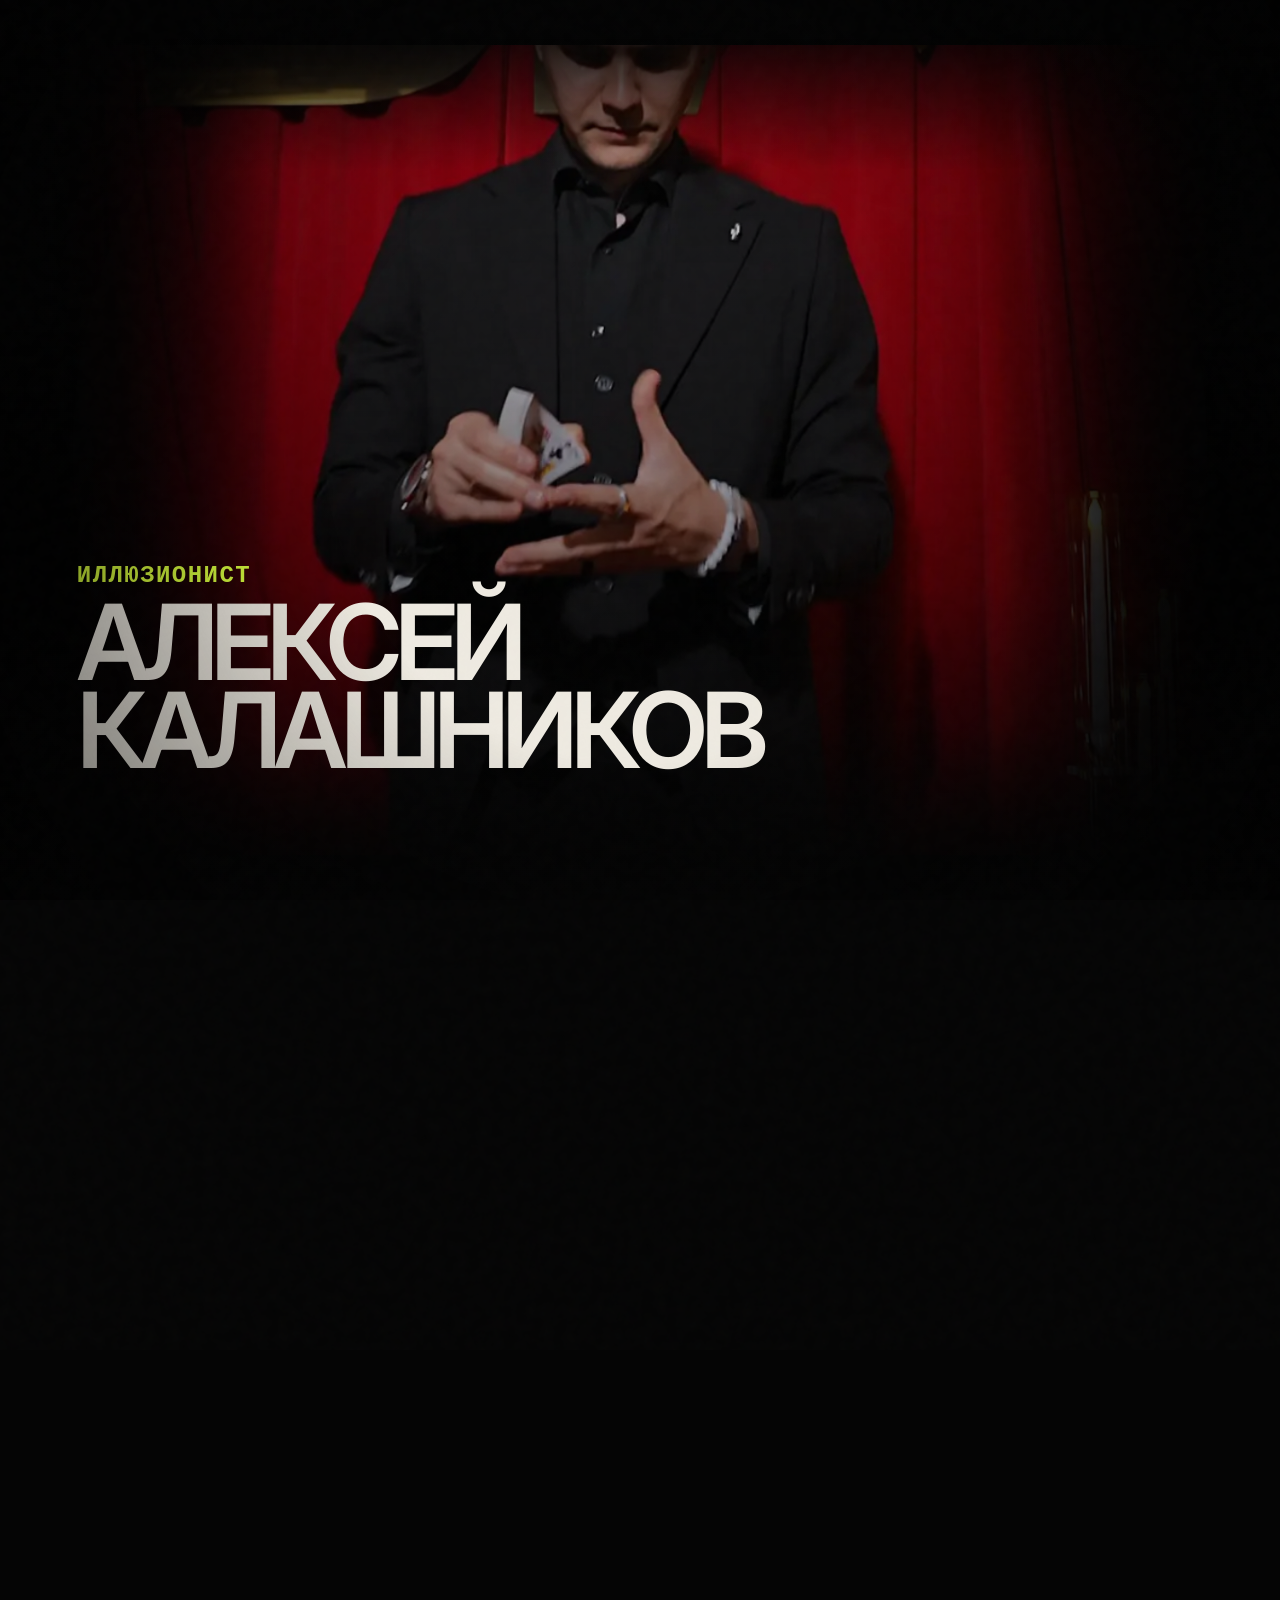
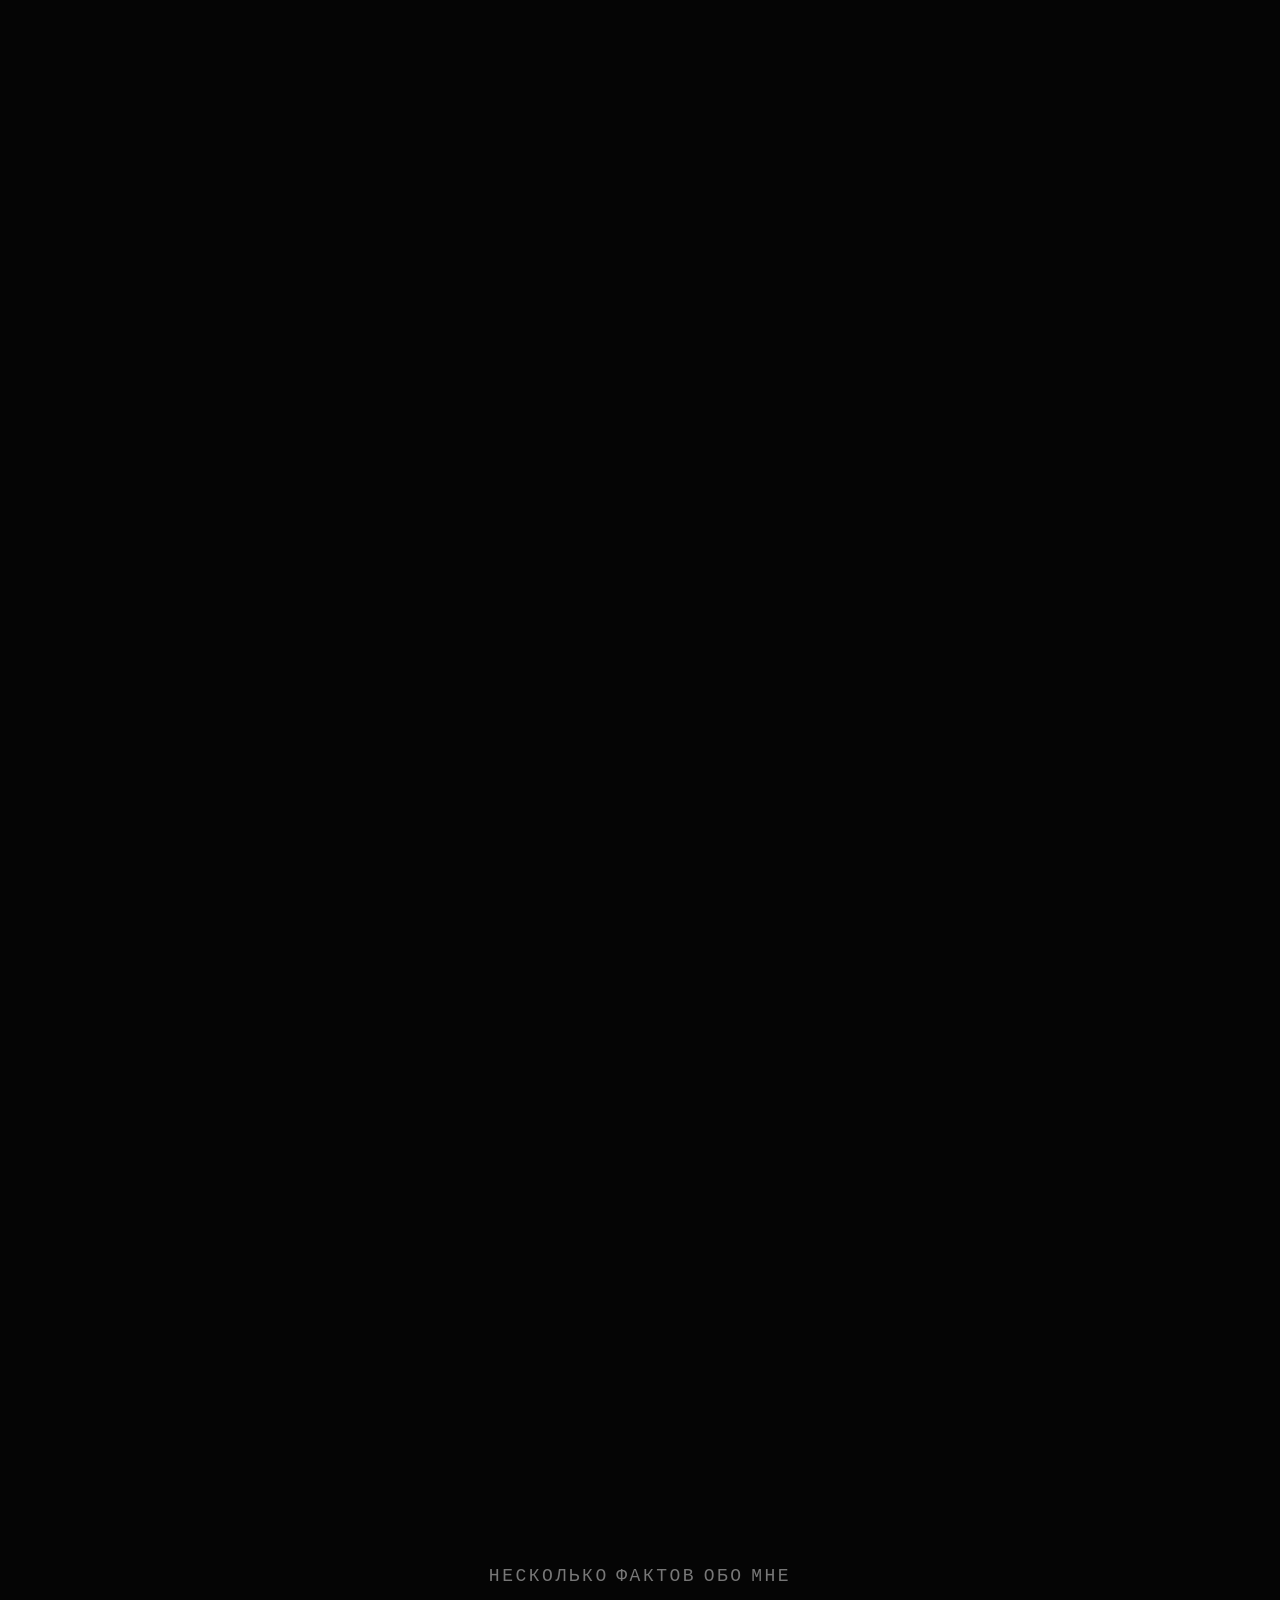
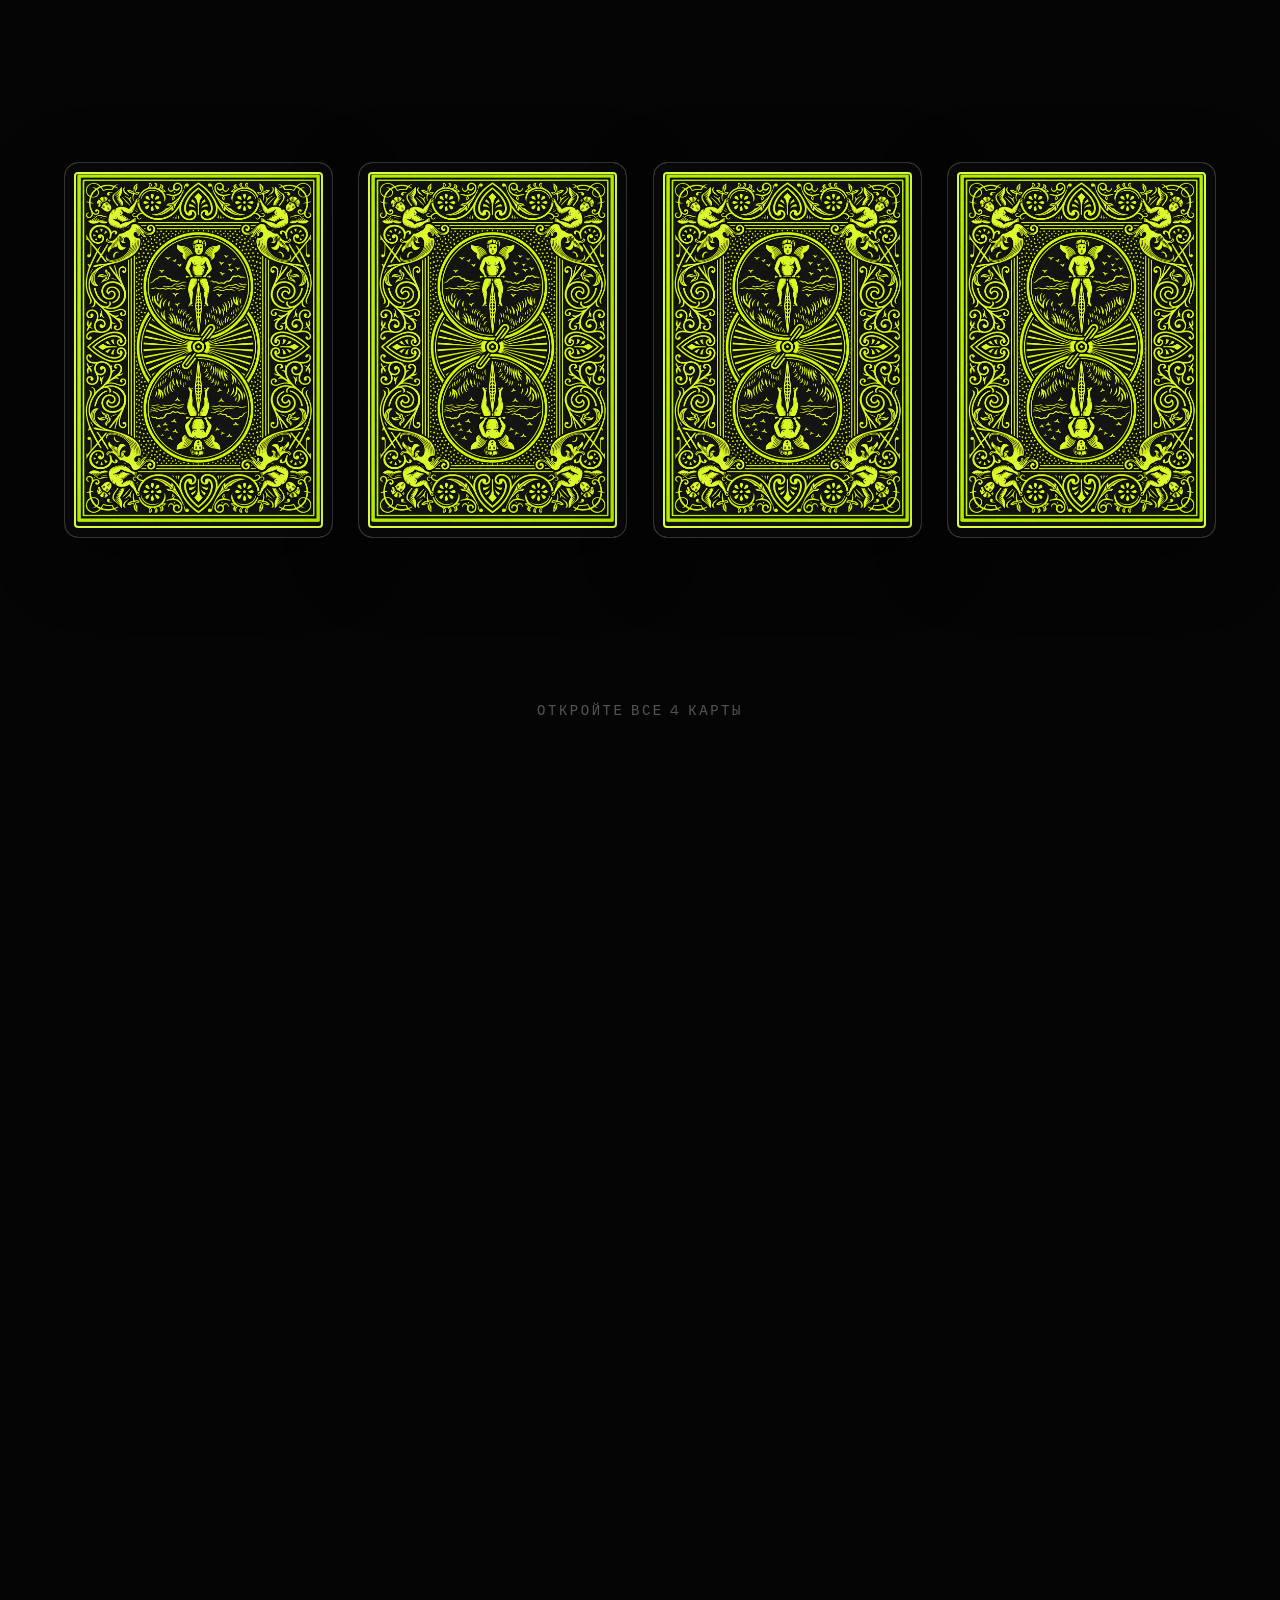
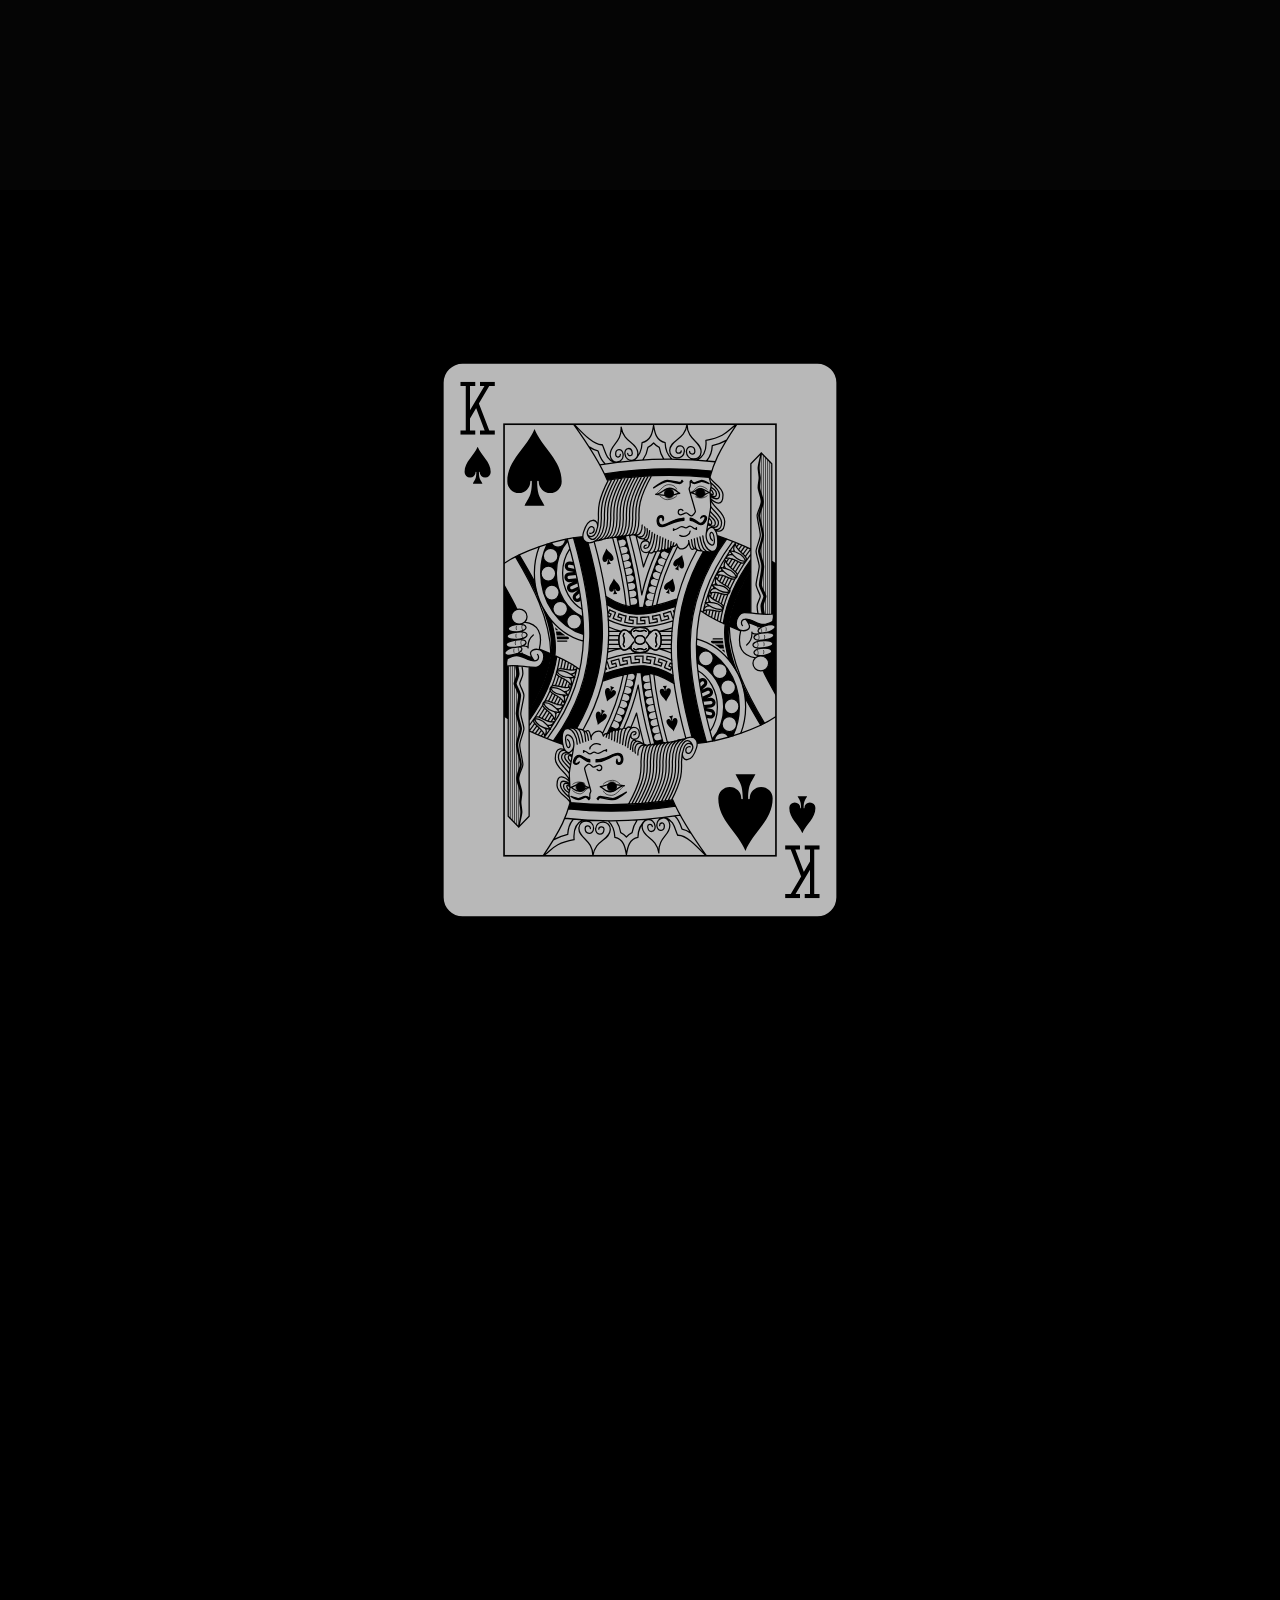
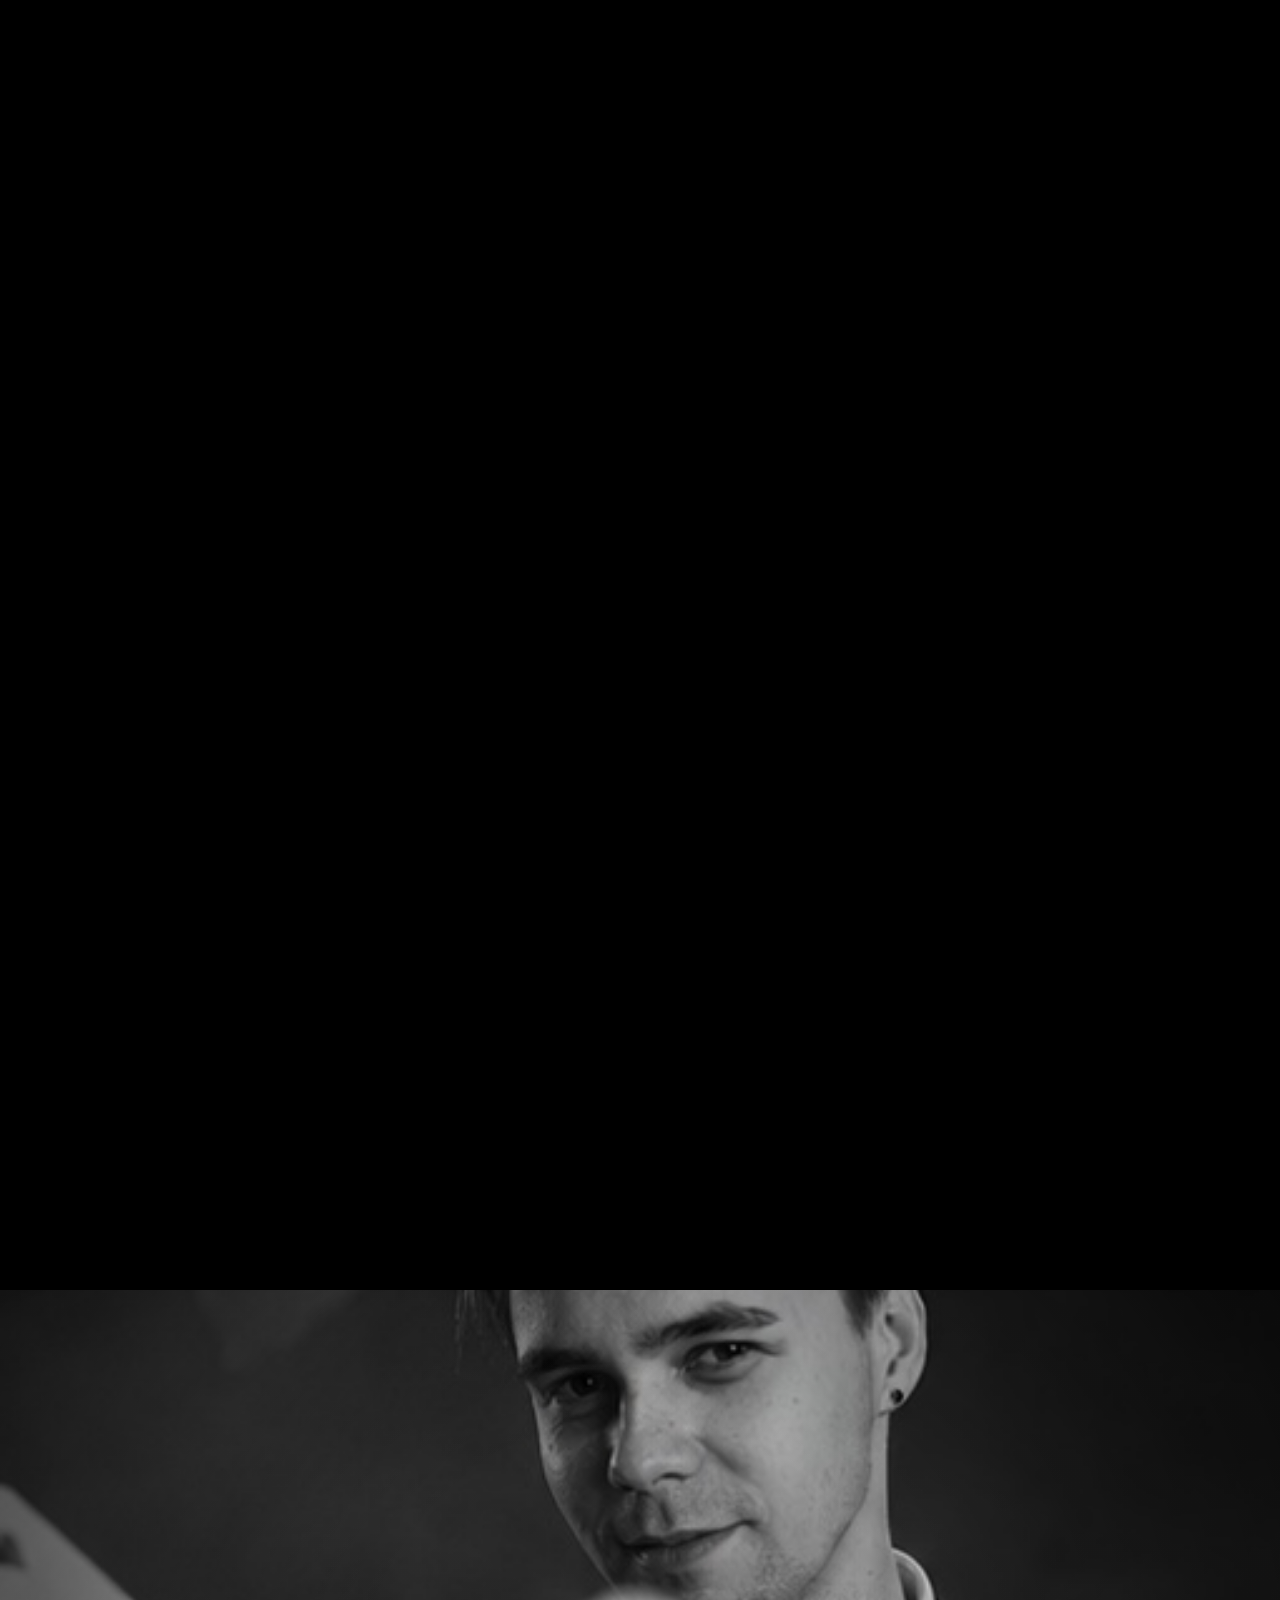
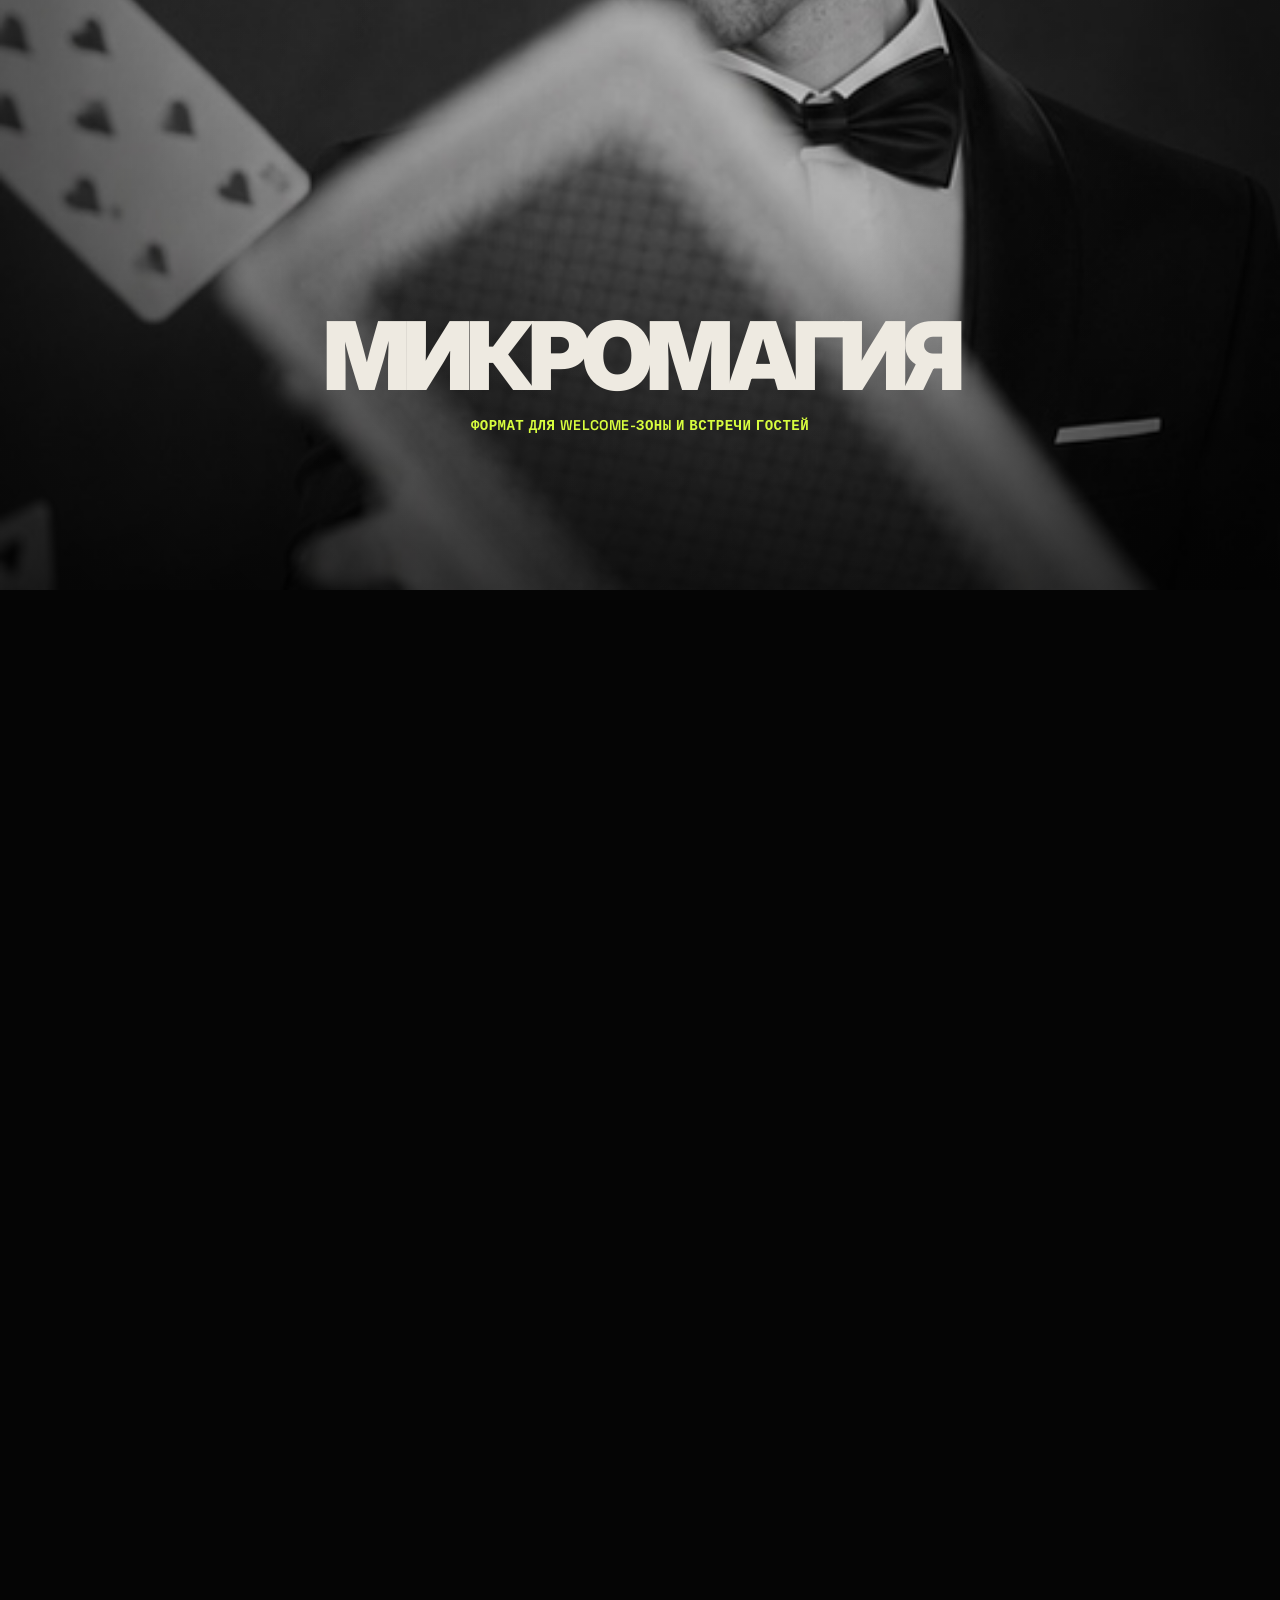
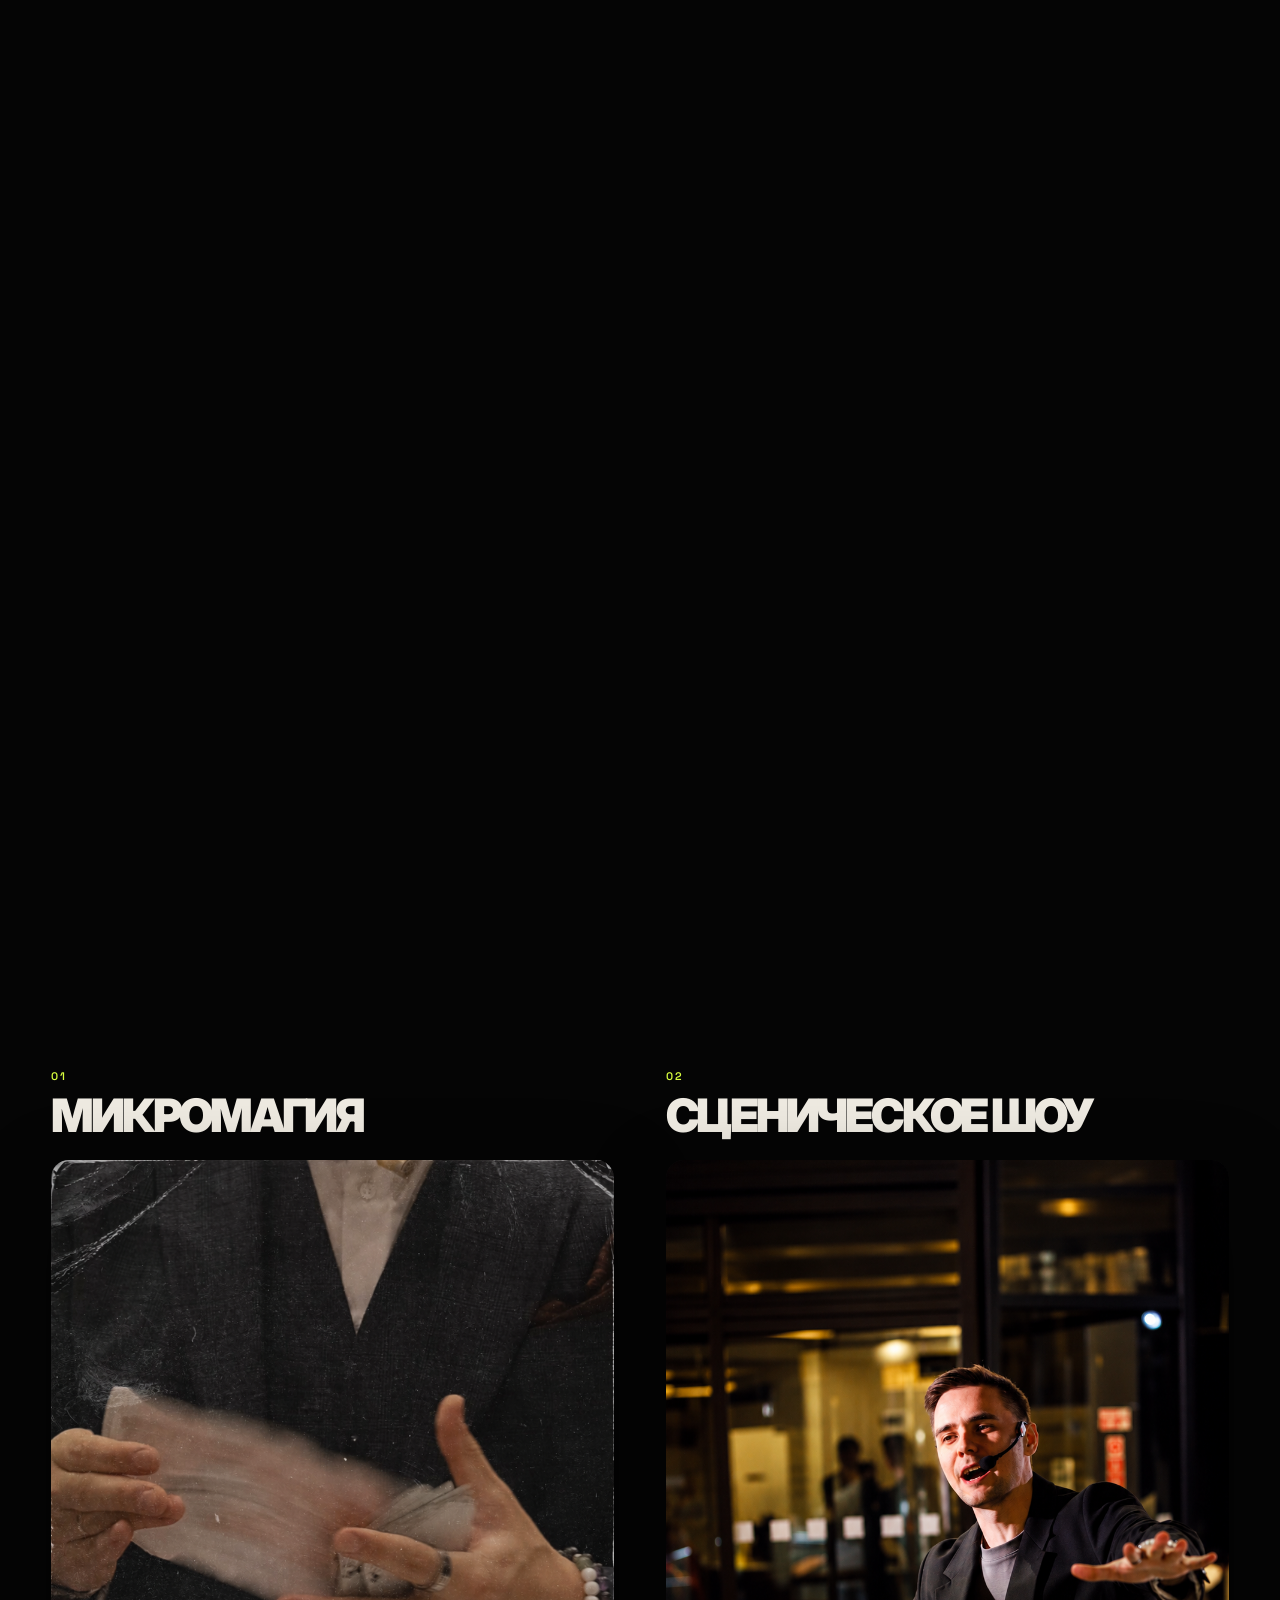
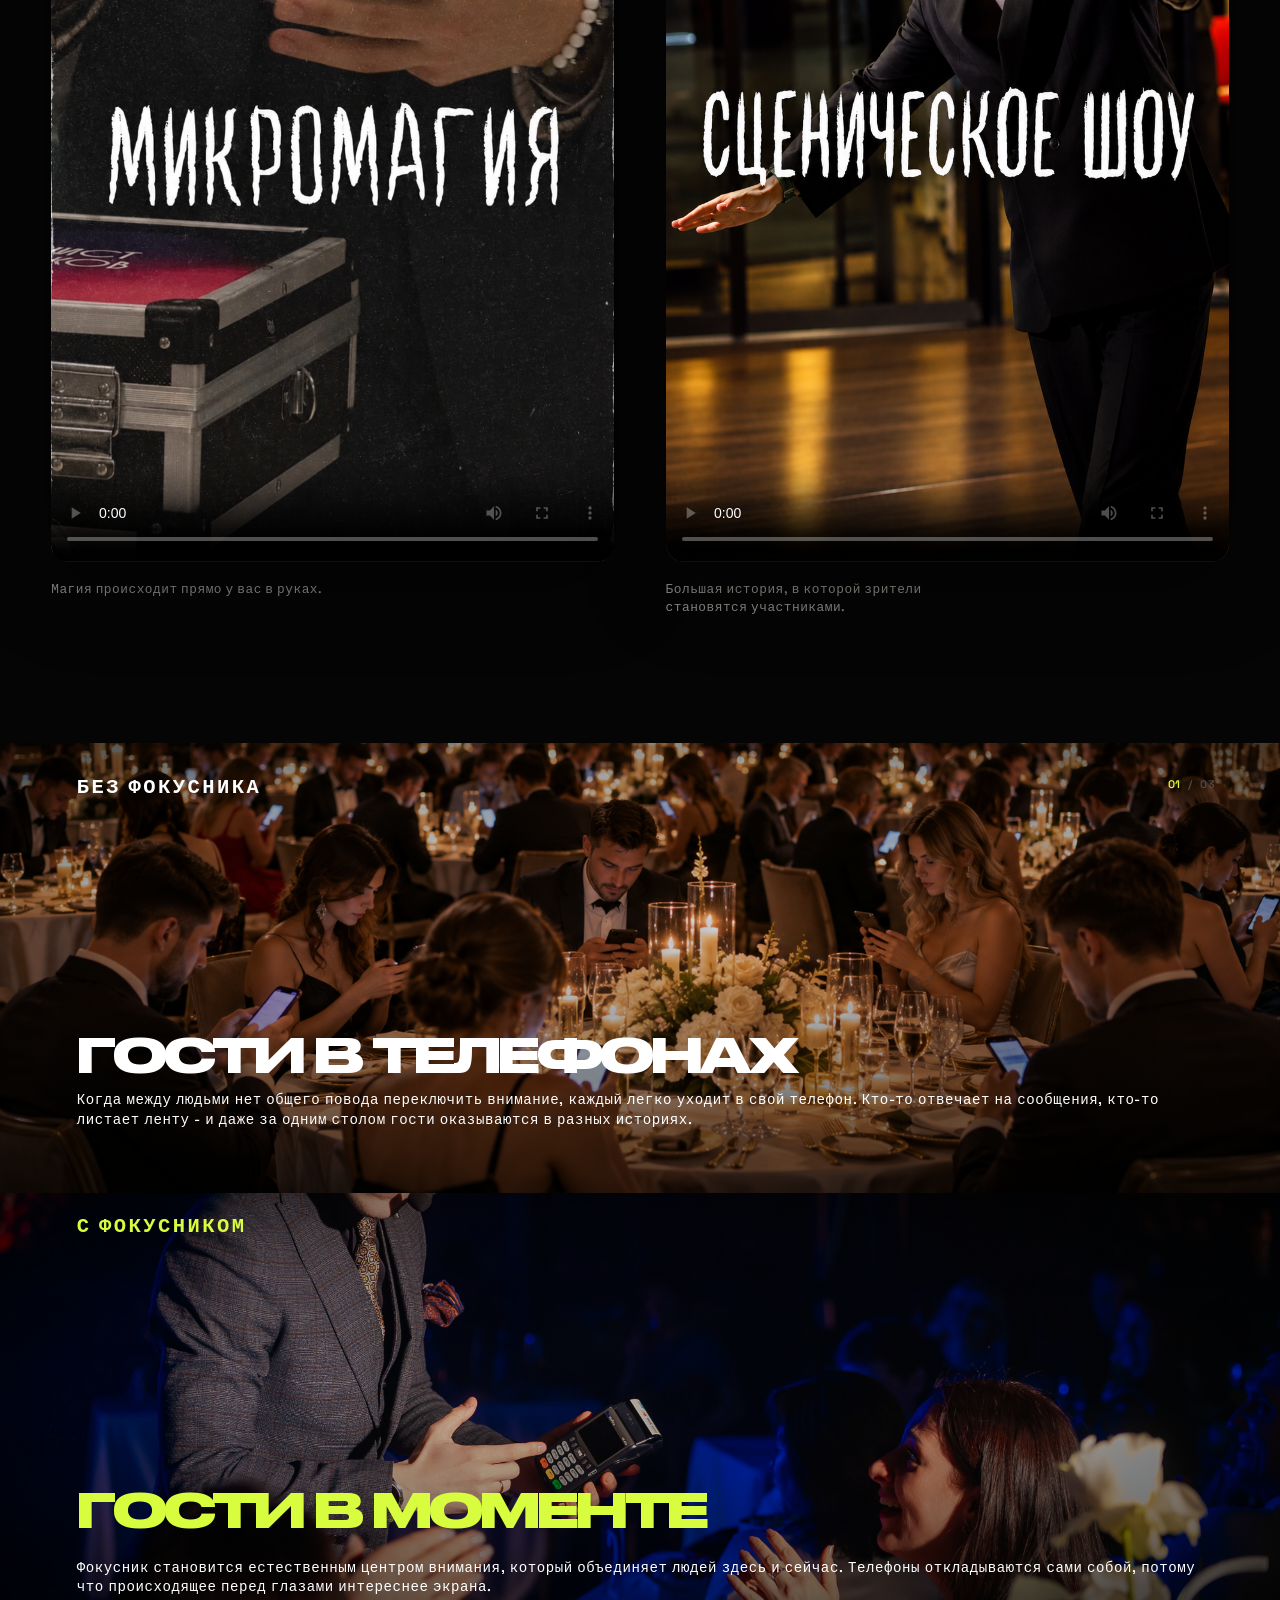
==== index.html @ 7d37cbbf "Fix basement HTML closing tag" ====
<!doctype html>
<html lang="ru">
<head>
  <meta charset="UTF-8">
  <meta name="viewport" content="width=device-width, initial-scale=1.0">
  <meta name="theme-color" content="#050505">
  <title>Иллюзионист Алексей Калашников</title>
  <meta name="description" content="Иллюзионист Алексей Калашников — современная иллюзия для свадеб, корпоративов, юбилеев, презентаций и других мероприятий.">
  <link rel="preconnect" href="https://fonts.googleapis.com">
  <link rel="preconnect" href="https://fonts.gstatic.com" crossorigin>
  <link href="https://fonts.gstatic.com" rel="stylesheet">
  <link href="https://fonts.googleapis.com/css2?family=Inter:wght@400;500;600;700&family=Space+Grotesk:wght@400;500;600&display=swap" rel="stylesheet">
  <link rel="stylesheet" href="style.css?v=__ASSET_VERSION__">
</head>
<body>
  <div class="grain" aria-hidden="true"></div>
  <div class="vignette" aria-hidden="true"></div>

  <div class="loader" id="loader" style="display:none!important">
    <div class="loader__center">
      <div class="loader__brand">KALASHNIKOV<br><span>MAGIC</span></div>
      <div class="loader__percent" id="loaderPercent">0%</div>
      <div class="loader__bar"><span id="loaderFill"></span></div>
    </div>
    <div class="loader__status" id="loaderStatus">ПОДГОТАВЛИВАЮ РЕКВИЗИТ</div>
  </div>

  <main>
    <section class="hero" id="hero" data-scene="hero">
      <div class="hero__sticky">
        <div class="hero__media" id="heroMedia" aria-hidden="true">
          <canvas class="hero__canvas" id="heroCanvas"></canvas>
        </div>
        <div class="hero__scrim"></div>
        <div class="hero__title" data-hero-title>
          <p class="hero__eyebrow">ИЛЛЮЗИОНИСТ</p>
          <h1>АЛЕКСЕЙ<br>КАЛАШНИКОВ</h1>
        </div>
      </div>
    </section>

    <section class="facts" id="facts" data-scene="facts">
      <div class="facts__sticky">
        <div class="facts__intro">
          <p>НЕСКОЛЬКО ФАКТОВ ОБО МНЕ</p>
        </div>

        <div class="cards" aria-label="Факты об Алексее Калашникове">
          <button class="playing-card" type="button" aria-label="Открыть факт: 20 лет в иллюзионном искусстве">
            <span class="playing-card__inner">
              <span class="card-face card-face--back scene2-card-back" style="background-image:url('3534258F-1C89-4927-B469-1847B963B4BF.png');background-size:cover;background-position:center;"></span>
              <span class="card-face card-face--front">
                <span class="card-corner">01</span>
                <span class="card-copy"><strong>20 ЛЕТ</strong><em>В ИЛЛЮЗИОННОМ ИСКУССТВЕ</em></span>
                <span class="card-suit">♠</span>
              </span>
            </span>
          </button>

          <button class="playing-card" type="button" aria-label="Открыть факт: более 500 выступлений">
            <span class="playing-card__inner">
              <span class="card-face card-face--back scene2-card-back" style="background-image:url('3534258F-1C89-4927-B469-1847B963B4BF.png');background-size:cover;background-position:center;"></span>
              <span class="card-face card-face--front">
                <span class="card-corner">02</span>
                <span class="card-copy"><strong>500+</strong><em>ВЫСТУПЛЕНИЙ</em></span>
                <span class="card-suit">♠</span>
              </span>
            </span>
          </button>

          <button class="playing-card" type="button" aria-label="Открыть факт: более 50 тысяч удивлённых людей">
            <span class="playing-card__inner">
              <span class="card-face card-face--back scene2-card-back" style="background-image:url('3534258F-1C89-4927-B469-1847B963B4BF.png');background-size:cover;background-position:center;"></span>
              <span class="card-face card-face--front">
                <span class="card-corner">03</span>
                <span class="card-copy"><strong class="card-number">50 000+</strong><em>УДИВЛЁННЫХ ЛЮДЕЙ</em></span>
                <span class="card-suit">♠</span>
              </span>
            </span>
          </button>

          <button class="playing-card" type="button" aria-label="Открыть факт: StandUp Magic">
            <span class="playing-card__inner">
              <span class="card-face card-face--back scene2-card-back" style="background-image:url('3534258F-1C89-4927-B469-1847B963B4BF.png');background-size:cover;background-position:center;"></span>
              <span class="card-face card-face--front card-face--standup">
                <span class="card-corner">04</span>
                <span class="card-copy"><strong>STANDUP MAGIC</strong><em>БУДЕТ И УДИВИТЕЛЬНО, И СМЕШНО</em></span>
                <span class="card-suit">♠</span>
              </span>
            </span>
          </button>
        </div>

        <div class="surprise-card-wrap" id="surpriseCardWrap">
          <div class="surprise-card__blur"></div>
          <p class="surprise-card__caption">ТУТ ЕЩЁ КОЕ-ЧТО ЕСТЬ</p>
          <button class="playing-card playing-card--surprise" id="surpriseCard" type="button" aria-label="Открыть сюрприз">
            <span class="playing-card__inner">
              <span class="card-face card-face--back surprise-card__front" style="background-image:url('3534258F-1C89-4927-B469-1847B963B4BF.png');background-size:cover;background-position:center;"></span>
              <span class="card-face card-face--front bank-card">
                <span class="bank-card__chip"></span>
                <span class="bank-card__number">2323 3108 2019 1995</span>
                <span class="bank-card__expiry-label">EXPIRES END</span>
                <span class="bank-card__expiry">07/23</span>
                <span class="bank-card__holder">CARDHOLDER NAME</span>
              </span>
            </span>
          </button>
          <p class="surprise-card__message" id="surpriseMessage">ЭТО НЕ ВАША БАНКОВСКАЯ КАРТА?<br><span>ДУМАЮ, СТОИТ ПРОВЕРИТЬ КОШЕЛЁК 😉</span></p>
        </div>

        <p class="facts__hint" id="factsHint">ОТКРОЙТЕ ВСЕ 4 КАРТЫ</p>
      </div>
    </section>



    <section class="transition" id="transition" data-scene="transition">
      <div class="transition__sticky">
        <div class="transition__title">ГДЕ Я МОГУ ВЫСТУПИТЬ?</div>
        <div class="transition__king-caption">король пик, следит за тобой</div>
        <div class="transition__cta">выбери своё мероприятие</div>
        <div class="king-zoom" id="kingZoom">
          <div class="king-card" id="kingCard">
            <img class="king-illustration" src="KS.svg" alt="Король пик"><span class="king-pupil king-pupil--left" aria-hidden="true"></span><span class="king-pupil king-pupil--right" aria-hidden="true"></span><span class="king-pupil king-pupil--lower-left" aria-hidden="true"></span><span class="king-pupil king-pupil--lower-right" aria-hidden="true"></span>
          </div>
        </div>

        <div class="event-labels" id="eventLabels">
          <button class="event-label event-label--1" data-event="СВАДЬБА">СВАДЬБА</button>
          <button class="event-label event-label--2" data-event="КОРПОРАТИВ">КОРПОРАТИВ</button>
          <button class="event-label event-label--3" data-event="ЮБИЛЕЙ">ЮБИЛЕЙ</button>
          <button class="event-label event-label--4" data-event="ДЕТСКИЙ ДЕНЬ РОЖДЕНИЯ">ДЕТСКИЙ ДЕНЬ РОЖДЕНИЯ</button>
          <button class="event-label event-label--5" data-event="ПРЕЗЕНТАЦИЯ">ПРЕЗЕНТАЦИЯ</button>
          <button class="event-label event-label--6" data-event="ВЫПУСКНОЙ ВЕЧЕР">ВЫПУСКНОЙ ВЕЧЕР</button>
          <button class="event-label event-label--7" data-event="ЧАСТНОЕ МЕРОПРИЯТИЕ">ЧАСТНОЕ МЕРОПРИЯТИЕ</button>
        </div>

        <div class="transition__hint">ВЫБЕРИТЕ МЕРОПРИЯТИЕ</div>
      </div>
    </section>





    <section class="scene4" id="scene4" data-scene="scene4">
      <div class="scene4__sticky">
        <div class="scene4__title">ФОРМАТЫ ВЫСТУПЛЕНИЯ</div>
        <div class="scene4__layers" aria-hidden="true">
          <img class="scene4__layer scene4__layer--base" id="scene4Base" src="micro.jpg" alt="">
          <img class="scene4__layer scene4__layer--mid" id="scene4Mid" src="stage.JPG" alt="">
          <img class="scene4__layer scene4__layer--top" id="scene4Top" src="all.PNG" alt="">
          <div class="scene4__tint"></div>
          <div class="scene4__vig"></div>
          <div class="scene4__flash" id="scene4Flash"></div>
        </div>
        <div class="scene4__headline" aria-hidden="true">
          <div class="scene4__headline-line scene4__headline-line--0" id="scene4Headline0">
            <span class="scene4__headline-title">МИКРОМАГИЯ</span>
            <span class="scene4__headline-subtitle">ФОРМАТ ДЛЯ WELCOME-ЗОНЫ И ВСТРЕЧИ ГОСТЕЙ</span>
          </div>
          <div class="scene4__headline-line scene4__headline-line--1" id="scene4Headline1">
            <span class="scene4__headline-title">СЦЕНИЧЕСКОЕ<br>ШОУ</span>
            <span class="scene4__headline-subtitle">ПОЛНОЦЕННОЕ СЦЕНИЧЕСКОЕ ВЫСТУПЛЕНИЕ ВО ВРЕМЯ БАНКЕТНОЙ ЧАСТИ ДЛЯ ВСЕХ ГОСТЕЙ МЕРОПРИЯТИЯ СРАЗУ</span>
          </div>
          <div class="scene4__headline-line scene4__headline-line--2" id="scene4Headline2">
            <span class="scene4__headline-title">ВСЁ<br>ВКЛЮЧЕНО</span>
            <span class="scene4__headline-subtitle">ВСТРЕЧА ГОСТЕЙ НА WELCOME-ЗОНЕ + ИНТЕРАКТИВНОЕ ШОУ ВО ВРЕМЯ БАНКЕТНОЙ ЧАСТИ МЕРОПРИЯТИЯ</span>
          </div>
        </div>
        <div class="scene4__next-prompt" id="scene4NextPrompt" aria-hidden="true">
          <span class="scene4__next-text">СЕЙЧАС РАССКАЖУ ВСЁ ПОДРОБНЕЕ</span>
          <span class="scene4__next-arrows" aria-hidden="true"><i>↓</i><i>↓</i><i>↓</i></span>
        </div>
      </div>
    </section>

    <section class="scene5" id="scene5" data-scene="scene5">
      <div class="scene5__inner">
        <article class="scene5__card scene5__card--micro">
          <div class="scene5__header">
            <span class="scene5__eyebrow">01</span>
            <h2>МИКРОМАГИЯ</h2>
          </div>
          <div class="scene5__video-wrap">
            <video class="scene5__video" src="assets/video/micro.mp4" poster="micro-preview.PNG" controls playsinline preload="metadata"></video>
          </div>
          <p class="scene5__description">Магия происходит прямо у вас в руках.</p>
        </article>
        <article class="scene5__card scene5__card--stage">
          <div class="scene5__header">
            <span class="scene5__eyebrow">02</span>
            <h2>СЦЕНИЧЕСКОЕ ШОУ</h2>
          </div>
          <div class="scene5__video-wrap">
            <video class="scene5__video" src="assets/video/stage.mp4" poster="stage-preview.PNG" controls playsinline preload="metadata"></video>
          </div>
          <p class="scene5__description">Большая история, в которой зрители становятся участниками.</p>
        </article>
      </div>
    </section>

 </main>
    


    <section class="scene6" id="scene6" data-scene="scene6">
      <div class="scene6__sticky">
        <div class="scene6__split">
          <div class="scene6__side scene6__side--without">
            <div class="scene6__photo scene6__photo--without" aria-hidden="true">
              <img data-scene6-without-photo src="1_1.PNG" alt="">
            </div>
            <span class="scene6__side-label">БЕЗ ФОКУСНИКА</span>
            <div class="scene6__scene">
              <div class="scene6__scene-main" data-scene6-without></div>
              <div class="scene6__scene-note" data-scene6-without-note></div>
            </div>
          </div>

          <div class="scene6__side scene6__side--with">
            <div class="scene6__photo scene6__photo--with" aria-hidden="true">
              <img data-scene6-with-photo src="1_2.JPG" alt="">
            </div>
            <span class="scene6__side-label">С ФОКУСНИКОМ</span>
            <div class="scene6__scene">
              <div class="scene6__scene-main" data-scene6-with></div>
              <div class="scene6__scene-note" data-scene6-with-note></div>
            </div>
          </div>
        </div>

        <div class="scene6__progress">
          <span data-scene6-progress>01</span>
          <span>/</span>
          <span>03</span>
        </div>
      </div>
    </section>


    <!-- SCENE 7 — Instagram -->
    <section class="scene7" id="scene7" data-scene="scene7">
      <div class="scene7__inner">
        <div class="scene7__header">
          <h2>БОЛЬШЕ<br><span>МАГИИ</span></h2>
          <p class="scene7__lead">Закулисье, новые номера, фрагменты выступлений и магия, которую удобнее всего смотреть вживую.</p>
          <a class="scene7__profile" href="https://www.instagram.com/kalashnikov.magic/" target="_blank" rel="noopener noreferrer" aria-label="Открыть Instagram Алексей Калашников">
            <span class="scene7__avatar">♠</span>
            <span class="scene7__profile-copy"><strong>@kalashnikov.magic</strong><small>открыть профиль</small></span>
            <span class="scene7__profile-arrow" aria-hidden="true">↗</span>
          </a>
        </div>

        <div class="scene7__feed-wrap">
          <div class="scene7__feed-heading">
            <span>ПОСЛЕДНИЕ ПУБЛИКАЦИИ</span>
            <span>@kalashnikov.magic</span>
          </div>
          <div class="scene7__juicer-shell">
            <div class="scene7__juicer-frame" aria-label="Последние публикации Instagram @kalashnikov.magic">
              <noscript>Откройте JavaScript, чтобы посмотреть последние публикации Instagram.</noscript>
              <script type="text/javascript" src="https://www.juicer.io/embed/my-feed-74d57699-e8cd-4c43-99e0-6fcd15d89ff0/embed-code.js" async defer></script>
            </div>
          </div>
        </div>

      </div>
    </section>



    <!-- SCENE 8 — booking / contact -->
    <section class="scene8" id="scene8" data-scene="scene8">
      <div class="scene8__inner">
        <div class="scene8__copy">
          <p class="scene8__eyebrow">ГОТОВЫ К ВСТРЕЧЕ?</p>
          <h2>УЗНАЙ ЗАНЯТОСТЬ<br><span>И ЗАБРОНИРУЙ</span><br>СВОЮ ДАТУ</h2>
          <p class="scene8__lead">Свяжись со мной удобным способом — обсудим формат выступления, дату и детали мероприятия.</p>
        </div>

        <div class="scene8__actions">
          <a class="scene8__action scene8__action--phone" href="tel:+79188867000">
            <span class="scene8__action-label">ТЕЛЕФОН</span>
            <strong>+7 918 886-70-00</strong>
            <small>ПОЗВОНИТЬ</small>
          </a>
          <a class="scene8__action scene8__action--whatsapp" href="https://wa.me/79188867000" target="_blank" rel="noopener noreferrer">
            <span class="scene8__action-label">WHATSAPP</span>
            <strong>НАПИСАТЬ В WHATSAPP</strong>
            <small>ОТКРЫТЬ ЧАТ</small>
          </a>
          <a class="scene8__action scene8__action--telegram" href="https://t.me/kalashnikov_magic" target="_blank" rel="noopener noreferrer">
            <span class="scene8__action-label">TELEGRAM</span>
            <strong>НАПИСАТЬ В TELEGRAM</strong>
            <small>ОТКРЫТЬ ЧАТ</small>
          </a>
          <a class="scene8__action scene8__action--vk" href="https://vk.ru/kalashnikovmagic" target="_blank" rel="noopener noreferrer">
            <span class="scene8__action-label">VK</span>
            <strong>МОЯ СТРАНИЦА ВК</strong>
            <small>ОТКРЫТЬ VK</small>
          </a>
        </div>
      </div>
    </section><div class="format-modal" id="formatModal" aria-hidden="true">
    <div class="format-modal__backdrop" data-format-close></div>
    <div class="format-modal__window" role="dialog" aria-modal="true" aria-labelledby="formatModalTitle">
      <button class="format-modal__close" type="button" aria-label="Закрыть" data-format-close>×</button>
      <div class="format-modal__photo"><img id="formatModalImage" src="" alt=""></div>
      <div class="format-modal__copy"><h2 id="formatModalTitle">ФОРМАТ МЕРОПРИЯТИЯ</h2><p id="formatModalText">Здесь появится продающий текст о выступлении на этом типе мероприятия.</p></div>
    </div>
  </div>

    <!-- BASEMENT — contacts / legal information -->
    <footer class="basement" id="basement">
      <div class="basement__inner">
        <div class="basement__brand">
          <div class="basement__name">АЛЕКСЕЙ КАЛАШНИКОВ</div>
          <div class="basement__role">ИЛЛЮЗИОНИСТ</div>
          <a class="basement__phone" href="tel:+79188867000">+7 918 886-70-00</a>
        </div>

        <nav class="basement__links" aria-label="Контакты и социальные сети">
          <a href="https://t.me/kalashnikov_magic" target="_blank" rel="noopener noreferrer">Telegram</a>
          <a href="https://wa.me/79188867000" target="_blank" rel="noopener noreferrer">WhatsApp</a>
          <a href="https://vk.ru/kalashnikovmagic" target="_blank" rel="noopener noreferrer">VK</a>
          <a href="https://www.instagram.com/kalashnikov.magic/" target="_blank" rel="noopener noreferrer">Instagram*</a>
        </nav>

        <div class="basement__legal">
          <p>Исполнитель: Алексей Калашников, плательщик налога на профессиональный доход (НПД).</p>
          <p>* Instagram — сервис компании Meta Platforms Inc., деятельность которой признана экстремистской и запрещена на территории Российской Федерации.</p>
        </div>

        <div class="basement__bottom">
          <span>© 2026 Алексей Калашников. Все права защищены.</span>
          <a href="privacy.html">Политика обработки персональных данных</a>
        </div>
      </div>
    </footer>

  <script src="main.js?v=__ASSET_VERSION__"></script>
</body>
</html>
---- style.css ----
:root{
  --ink:#050505;
  --ink-2:#0b0b0b;
  --bone:#eeeae1;
  --muted:#8d8d87;
  --lime:#d8fd3e;
  --line:rgba(255,255,255,.14);
  --ease:cubic-bezier(.22,1,.36,1);
  --sans:Inter,Arial,sans-serif;
  --mono:"Space Grotesk",monospace;
}
*{box-sizing:border-box}
html{background:var(--ink);scroll-behavior:auto}
body{margin:0;background:var(--ink);color:var(--bone);font-family:var(--sans);overflow-x:hidden}
button{font:inherit;color:inherit}
.grain{position:fixed;inset:-50%;z-index:50;pointer-events:none;opacity:.035;background-image:url("data:image/svg+xml,%3Csvg viewBox='0 0 180 180' xmlns='http://www.w3.org/2000/svg'%3E%3Cfilter id='n'%3E%3CfeTurbulence type='fractalNoise' baseFrequency='.8' numOctaves='4' stitchTiles='stitch'/%3E%3C/filter%3E%3Crect width='100%25' height='100%25' filter='url(%23n)' opacity='.7'/%3E%3C/svg%3E");animation:grain 0.25s steps(2) infinite}
.vignette{position:fixed;inset:0;z-index:49;pointer-events:none;background:radial-gradient(circle at center,transparent 40%,rgba(0,0,0,.62) 100%)}
@keyframes grain{0%{transform:translate(0,0)}25%{transform:translate(2%,-1%)}50%{transform:translate(-1%,2%)}75%{transform:translate(1%,1%)}100%{transform:translate(-2%,-1%)}}

.loader{display:none}

.hero{height:700vh;position:relative}
.hero__sticky,.facts__sticky,.transition__sticky{position:sticky;top:0;height:100vh;overflow:hidden}
.hero__media{position:absolute;inset:0;background:#080808;overflow:hidden}
.hero__canvas{position:absolute;inset:0;width:100%;height:100%;display:block;object-fit:cover}
.hero__scrim{position:absolute;inset:0;background:linear-gradient(180deg,rgba(0,0,0,.1),rgba(0,0,0,.45) 65%,#050505)}
.hero__title{position:absolute;left:7vw;bottom:11vh;z-index:2}
.hero__eyebrow{margin:0 0 10px;font-family:var(--mono);font-size:24px;font-weight:900;line-height:1;letter-spacing:.06em;color:var(--lime)}
.hero__title h1{margin:0;font-size:clamp(48px,9vw,150px);line-height:.84;letter-spacing:-.065em;font-weight:600}
.scene-index{position:absolute;right:4vw;bottom:4vh;font-family:var(--mono);font-size:9px;letter-spacing:.16em;color:#666}

.facts{height:300vh;background:#050505}
.facts__sticky{display:grid;place-items:center}
.facts__intro{position:absolute;top:7vh;left:6vw;display:flex;gap:14px;align-items:center;font-family:var(--mono);font-size:10px;letter-spacing:.18em;color:#777;z-index:5}
.facts__intro span{color:var(--lime)}

.cards{
  position:relative;
  display:grid;
  grid-template-columns:repeat(2,minmax(0,1fr));
  grid-template-rows:repeat(2,minmax(0,1fr));
  grid-template-areas:"card1 card2" "card3 card4";
  gap:clamp(14px,2.2vw,30px);
  width:min(86vw,1180px);
  height:min(82vh,820px);
  margin:0 auto;
  perspective:1800px;
  transition:opacity 900ms var(--ease),transform 1100ms var(--ease),filter 1100ms var(--ease);
  will-change:auto;
}
.cards > .playing-card:nth-child(1){grid-area:card1}
.cards > .playing-card:nth-child(2){grid-area:card2}
.cards > .playing-card:nth-child(3){grid-area:card3}
.cards > .playing-card:nth-child(4){grid-area:card4}
.facts.is-revealing .cards{opacity:0;transform:scale(.92);filter:blur(16px);pointer-events:none}

.playing-card{
  position:relative;
  width:100%;
  height:100%;
  min-width:0;
  min-height:0;
  padding:0;
  border:0;
  background:none;
  cursor:pointer;
  filter:drop-shadow(0 20px 35px rgba(0,0,0,.42));
  perspective:1600px;
}
.playing-card__inner{position:absolute;inset:0;display:block;transform-style:preserve-3d;transition:transform 900ms var(--ease);will-change:transform}
.playing-card.is-flipped .playing-card__inner{transform:rotateY(180deg)}
.card-face{position:absolute;inset:0;border-radius:clamp(10px,1.1vw,18px);backface-visibility:hidden;-webkit-backface-visibility:hidden;overflow:hidden}
.card-face--back{display:flex;align-items:center;justify-content:center;background:#101010;border:1px solid #333;box-shadow:inset 0 0 0 9px #080808,inset 0 0 0 11px var(--lime);transform:rotateY(0deg)}
.card-face--back i{font-size:clamp(90px,11vw,190px);color:var(--lime);font-style:normal;opacity:.8}
.card-face--back small{position:absolute;bottom:17px;font:500 8px var(--mono);letter-spacing:.2em;color:#555}
.card-face--front{transform:rotateY(180deg);background:#eee9de;color:#090909;border:1px solid #c9c2b5;display:flex;flex-direction:column;justify-content:center;align-items:center;text-align:center;padding:10%;box-shadow:inset 0 0 0 1px rgba(255,255,255,.7)}
.card-face--front:after{content:"";position:absolute;inset:9px;border:1px solid rgba(0,0,0,.12);border-radius:clamp(7px,.8vw,12px);pointer-events:none}
.card-copy{display:contents}
.card-face--front strong{position:absolute;top:39%;left:6%;right:6%;font-size:clamp(34px,4.8vw,72px);line-height:.9;letter-spacing:-.075em;font-weight:800;max-width:88%;margin:auto}
.card-face--front em{position:absolute;top:51%;left:7%;right:7%;font-style:normal;font:500 clamp(12px,1.2vw,18px)/1.2 var(--mono);letter-spacing:.07em;margin:0 auto;max-width:82%}
.card-face--front small{font:500 clamp(8px,.75vw,11px)/1.35 var(--mono);letter-spacing:.03em;margin-top:16px;color:#4e4b45;max-width:82%}
.card-face--front .card-number{font-size:clamp(29px,3.8vw,58px);letter-spacing:-.065em;white-space:nowrap}
.card-face--front .card-number + em{top:47%}
.card-face--standup strong{font-size:clamp(22px,2.7vw,42px);letter-spacing:-.055em;white-space:nowrap}
.card-face--standup em{top:51%;font:500 clamp(12px,1.2vw,18px)/1.2 var(--mono);letter-spacing:.07em;max-width:82%}
.card-corner{position:absolute;top:15px;left:17px;font:500 9px var(--mono);letter-spacing:.1em;color:#8a857b}
.card-suit{position:absolute;right:17px;bottom:12px;font:27px Georgia,serif;color:#111}

.surprise-card-wrap{
  position:absolute;
  inset:0;
  display:grid;
  place-items:center;
  opacity:0;
  visibility:hidden;
  transform:translateY(30px) scale(.88);
  filter:blur(24px);
  transition:opacity 1000ms var(--ease),transform 1100ms var(--ease),filter 1100ms var(--ease),visibility 0s linear 1000ms;
  pointer-events:none;
}
.facts.is-surprise .surprise-card-wrap{
  opacity:1;
  visibility:visible;
  transform:translateY(0) scale(1);
  filter:blur(0);
  transition:opacity 1000ms var(--ease),transform 1100ms var(--ease),filter 1100ms var(--ease),visibility 0s;
  pointer-events:auto;
}
.playing-card--surprise{width:min(72vw,760px);height:min(48vw,500px);max-height:500px;aspect-ratio:3/2;filter:drop-shadow(0 30px 70px rgba(0,0,0,.6));z-index:2}
.surprise-card__caption{position:absolute;top:calc(50% - min(24vw,250px) - 8vh);margin:0;z-index:4;font:600 clamp(12px,1.35vw,19px) var(--mono);letter-spacing:.16em;color:var(--lime);text-align:center;white-space:nowrap}
.surprise-card__message{position:absolute;top:calc(50% + min(24vw,250px) + 3vh);margin:0;z-index:4;text-align:center;font:600 clamp(13px,1.35vw,19px)/1.5 var(--mono);letter-spacing:.12em;color:var(--bone);opacity:0;transform:translateY(30px) scale(.96);filter:blur(10px);transition:opacity 600ms var(--ease),transform 900ms var(--ease),filter 900ms var(--ease);pointer-events:none}
.surprise-card__message span{color:#777}
.surprise-card--revealed .surprise-card__message{opacity:1;transform:translateY(0) scale(1);filter:blur(0)}
.surprise-card__front{background:#101010!important;color:#eee!important;border:1px solid #333!important;box-shadow:inset 0 0 0 9px #080808,inset 0 0 0 11px var(--lime)!important;flex-direction:column!important}
.surprise-card__front:after{border-color:rgba(255,255,255,.12)!important}
.surprise-card__front i{font-size:clamp(90px,11vw,190px);color:var(--lime);font-style:normal;opacity:.8}
.surprise-card__front small{position:absolute;bottom:17px;font:500 8px var(--mono);letter-spacing:.2em;color:#555}
.surprise-card__blur{position:absolute;width:min(74vw,780px);height:min(49vw,520px);border-radius:18px;background:rgba(238,233,222,.18);filter:blur(45px);opacity:.8}
.bank-card{background:linear-gradient(135deg,#202020,#080808)!important;color:#eee!important}
.bank-card:after{border-color:rgba(216,253,62,.22)!important}
.bank-card__chip{position:absolute;left:9%;top:24%;width:18%;aspect-ratio:1.35;border-radius:5px;background:linear-gradient(135deg,#999,#444)}
.bank-card__number{position:absolute;left:9%;top:52%;font:500 clamp(15px,1.55vw,24px) var(--mono);letter-spacing:.075em;color:#eee;white-space:nowrap}
.bank-card__expiry-label{position:absolute;left:9%;top:64%;font:500 clamp(6px,.55vw,9px) var(--mono);letter-spacing:.12em;color:#777}
.bank-card__expiry{position:absolute;left:9%;top:68%;font:500 clamp(12px,1.1vw,17px) var(--mono);letter-spacing:.08em;color:#eee}
.bank-card__holder{position:absolute;left:9%;bottom:10%;font:500 clamp(11px,1.2vw,18px) var(--mono);letter-spacing:.09em;color:#eee}

.facts__hint{position:absolute;bottom:9vh;margin:0;font:10px var(--mono);letter-spacing:.2em;color:#555;transition:opacity 400ms var(--ease)}
.facts.is-revealing .facts__hint{opacity:0}
.facts.is-surprise .facts__hint{opacity:1;color:#666}
.facts.is-surprise .facts__hint:after{content:"  ·  НАЖМИТЕ";color:var(--lime)}

.transition{height:750vh;background:#000}
.transition__sticky{display:grid;place-items:center;background:#000}
.king-zoom{width:100%;height:100%;display:grid;place-items:center;transform:translate3d(var(--king-x,0px),var(--king-y,0px)) scale(var(--king-scale,4.5));transform-origin:50% 50%}
.king-card{position:relative;width:min(43vw,640px);aspect-ratio:240/336;background:transparent;color:#eeeae1;overflow:visible;border:0;box-shadow:none}
.transition .king-card:after{display:none}
.transition .king-card > *{visibility:visible}

/* Interactive King pupils */
.king-pupil{position:absolute;width:7px;height:7px;border-radius:50%;background:#000;pointer-events:none;z-index:12;left:0;top:0;box-shadow:none;will-change:transform,filter;filter:blur(0);}
.king-pupil--left,.king-pupil--right{left:0;top:0;}
.king-illustration{display:block;width:100%;height:100%;overflow:visible;object-fit:contain;filter:brightness(.72) drop-shadow(0 30px 90px rgba(0,0,0,.78))}

.event-labels{position:absolute;inset:4vh 4vw;z-index:60;pointer-events:none;opacity:0;transition:opacity 500ms var(--ease)}
.event-label{position:absolute;pointer-events:auto;border:0;background:none;color:var(--lime);cursor:pointer;font:700 clamp(22px,2.25vw,36px)/1.05 var(--mono);letter-spacing:.045em;text-shadow:0 3px 24px rgba(0,0,0,.95);transition:color 350ms,transform 350ms,opacity 350ms;text-align:center;white-space:nowrap}
.event-label:hover,.event-label.is-active{color:var(--lime)}
.event-label--1{top:2%;left:50%;transform:translateX(-50%)}
.event-label--2{top:18%;right:2%;transform:translateX(0)}
.event-label--3{top:50%;right:0;transform:translateY(-50%)}
.event-label--4{bottom:2%;left:50%;transform:translateX(-50%)}
.event-label--5{bottom:16%;left:2%;transform:translateX(0)}
.event-label--6{top:50%;left:0;transform:translateY(-50%)}
.event-label--7{top:18%;left:2%;transform:translateX(0)}
.transition__hint{position:absolute;bottom:6vh;font:9px var(--mono);letter-spacing:.2em;color:#444;opacity:0;transition:opacity 500ms var(--ease)}


@media(max-width:820px){
  .king-pupil{width:4.5px;height:4.5px}

  .hero{height:180vh}
  .hero__title{left:6vw;bottom:12vh}
  .facts{height:260vh}
  .cards{width:88vw;height:70vh;gap:10px}
  .card-face--back{box-shadow:inset 0 0 0 6px #080808,inset 0 0 0 8px var(--lime)}
  .playing-card--surprise{width:88vw;height:auto;max-height:none;aspect-ratio:3/2}
  .surprise-card__blur{width:90vw;height:auto;aspect-ratio:3/2}
  .transition{height:320vh;position:relative;z-index:10}
  .transition__sticky{z-index:10}
  .king-card{width:62vw}
  .king-illustration{transition:none}
  .event-labels{inset:3vh 2vw}
  .event-label{font-size:clamp(13px,3.4vw,19px);letter-spacing:.025em;white-space:normal;max-width:30vw;text-shadow:0 2px 16px rgba(0,0,0,.98)}
  .event-label--1{top:13%}
  .event-label--2{top:22%;right:0}
  .event-label--3{top:54%;right:0}
  .event-label--4{bottom:13%;top:auto;right:-2vw;left:auto;transform:none;max-width:42vw}
  .event-label--5{bottom:13%;left:0}
  .event-label--6{top:54%;left:0}
  .event-label--7{top:22%;left:0}

}
@media(max-width:560px){
  .loader__status{font-size:8px}
  .facts{height:250vh}
  .cards{width:91vw;height:68vh;gap:8px}
  .card-face--back{box-shadow:inset 0 0 0 4px #080808,inset 0 0 0 6px var(--lime)}
  .card-face--back i{font-size:23vw}
  .card-face--front strong{font-size:9.2vw}
  .facts .playing-card:nth-child(1) .card-face--front strong,
  .facts .playing-card:nth-child(2) .card-face--front strong{font-size:8vw}
  .card-face--front em{font-size:2.8vw}
  .card-face--front small{font-size:2.3vw}
  .card-face--front .card-number{font-size:6.5vw}
  .facts .playing-card:nth-child(3) .card-number + em{transform:translateY(1.2vw)}
  .card-face--standup strong{font-size:4.7vw}
  .card-face--standup em{font-size:2.8vw;transform:translateY(-2.5vw)}
  .playing-card--surprise{width:94vw;height:auto;max-height:none;aspect-ratio:3/2}
  .surprise-card__blur{width:96vw;height:auto;aspect-ratio:3/2}
  .surprise-card__caption{top:calc(50% - 47vw/1.5 - 9vh);font-size:3.2vw}
  .surprise-card__message{top:calc(50% + 47vw/1.5 + 3vh);bottom:auto;width:94vw;font-size:3vw}

}
@media(min-width:821px){
  .king-pupil{width:10px;height:10px}

  .facts .cards{
    grid-template-columns:repeat(4,minmax(0,1fr));
    grid-template-rows:1fr;
    grid-template-areas:"card1 card2 card3 card4";
    width:min(94vw,1500px);
    height:min(68vh,720px);
    gap:clamp(12px,1.5vw,24px);
  }

  .facts .cards > .playing-card{
    height:auto;
    aspect-ratio:240 / 336;
    align-self:center;
  }

  /* Desktop: keep each cinematic scene compact so the page moves faster. */
  .facts{height:180vh}
  .transition{height:250vh}

  .facts .card-copy{
    position:absolute;
    top:39%;
    left:6%;
    right:6%;
    display:flex;
    flex-direction:column;
    align-items:center;
    gap:clamp(10px,1vw,16px);
  }
  .facts .card-copy > strong,
  .facts .card-copy > em{
    position:static;
    top:auto;
    left:auto;
    right:auto;
    margin:0;
  }
  .facts .card-copy > strong{max-width:88%}
  .facts .card-copy > em{max-width:82%;text-align:center}

  /* Fine desktop alignment for the four fact cards. */
  .facts .playing-card:nth-child(3) .card-number{font-size:clamp(31px,4.05vw,61px)}
  .facts .playing-card:nth-child(3) .card-copy{top:39.8%}
  .facts .playing-card:nth-child(4) .card-copy{left:-2%;right:14%;top:39.8%}
  .facts .playing-card:nth-child(4) .card-copy > em{transform:translate(5%, -3px)}

  /* Desktop typography: larger UI labels for readability at monitor distance. */
  .event-label--1{top:18%;right:2%;left:auto;transform:none}
  .event-label--2{top:2%;left:50%;right:auto;transform:translateX(-50%)}
  .event-label--4{top:18%;left:2%;right:auto;bottom:auto;transform:none}
  .event-label--7{top:auto;left:auto;right:2%;bottom:16%;transform:none}

  .card-face--back small{font-size:15px;letter-spacing:.2em}
  .scene-index{font-size:13px;letter-spacing:.18em}
  .facts__intro{font-size:14px}
  .facts__hint{font-size:14px;letter-spacing:.18em}
  .transition__hint{font-size:13px;letter-spacing:.18em}
}


/* Format modal */
.format-modal{
  position:fixed;
  inset:0;
  z-index:80;
  display:none;
  display:grid;
  place-items:center;
  opacity:0;
  visibility:hidden;
  pointer-events:none;
  transition:opacity 600ms var(--ease),visibility 0s linear 600ms;
}
.format-modal.is-open{
  display:grid;
  opacity:1;
  visibility:visible;
  pointer-events:auto;
  transition:opacity 600ms var(--ease),visibility 0s;
}
.format-modal__backdrop{
  position:absolute;
  inset:0;
  background:rgba(0,0,0,.62);
}
.format-modal__window{
  position:relative;
  width:min(78vw,1040px);
  height:min(78vh,780px);
  display:grid;
  grid-template-rows:3fr 1fr;
  background:#0b0b0b;
  border:1px solid rgba(255,255,255,.16);
  box-shadow:0 35px 110px rgba(0,0,0,.72);
  overflow:hidden;
  transform:translateY(24px) scale(.94);
  opacity:0;
  transition:transform 600ms var(--ease),opacity 600ms var(--ease);
}
.format-modal.is-open .format-modal__window{
  transform:translateY(0) scale(1);
  opacity:1;
}
.format-modal__close{
  position:absolute;
  top:0;
  right:0;
  z-index:3;
  width:44px;
  height:38px;
  border:0;
  border-left:1px solid rgba(255,255,255,.1);
  border-bottom:1px solid rgba(255,255,255,.1);
  background:rgba(10,10,10,.86);
  color:#d9d9d9;
  font:400 28px/1 Arial,sans-serif;
  cursor:pointer;
  transition:background 180ms ease,color 180ms ease;
}
.format-modal__close:hover,
.format-modal__close:focus-visible{
  background:#d33;
  color:#fff;
  outline:none;
}
.format-modal__photo{
  position:relative;
  min-height:0;
  background:#141414;
  overflow:hidden;
}
.format-modal__photo:after{
  content:"";
  position:absolute;
  inset:0;
  background:linear-gradient(180deg,transparent 55%,rgba(0,0,0,.12));
  pointer-events:none;
}
.format-modal__photo img{
  width:100%;
  height:100%;
  display:block;
  object-fit:cover;
}
.format-modal__copy{
  padding:clamp(22px,3vw,40px) clamp(24px,4vw,56px);
  display:flex;
  flex-direction:column;
  justify-content:center;
  gap:10px;
  background:#0b0b0b;
}
.format-modal__copy h2{
  margin:0;
  color:var(--lime);
  font:700 clamp(18px,2vw,30px)/1 var(--mono);
  letter-spacing:.045em;
}
.format-modal__copy p{
  margin:0;
  max-width:80ch;
  color:var(--bone);
  font:400 clamp(13px,1.2vw,18px)/1.45 var(--sans);
}
@media(max-width:820px){
  .format-modal__window{
    width:92vw;
    height:78vh;
    grid-template-rows:3fr 1fr;
  }
  .format-modal__close{
    width:42px;
    height:36px;
    font-size:26px;
  }
  .format-modal__copy{
    padding:20px 20px 24px;
  }
}
@media(max-width:560px){
  .format-modal__window{
    width:94vw;
    height:76vh;
    grid-template-rows:3fr 1fr;
  }
  .format-modal__copy h2{font-size:4.8vw}
  .format-modal__copy p{font-size:3.2vw;line-height:1.35}
}

@media(prefers-reduced-motion:reduce){
  *,*::before,*::after{scroll-behavior:auto!important;transition-duration:.01ms!important;animation-duration:.01ms!important}
}
body.format-modal-open{overflow:hidden}

@media(min-width:821px){
  .hero__title h1{display:none;}
  .hero__title{left:50%;top:88%;right:auto;bottom:auto;transform:translate(-50%,-50%);text-align:center}
  .hero__eyebrow{font-size:24px;font-weight:900;letter-spacing:.06em;}
}

.format-modal__photo img{object-position:center top;}
.format-modal[data-format="КОРПОРАТИВ"] .format-modal__photo img{object-position:center 56%;}
.format-modal[data-format="СВАДЬБА"] .format-modal__photo img{object-position:center 46%;}
.format-modal[data-format="ЮБИЛЕЙ"] .format-modal__photo img,
.format-modal[data-format="ЧАСТНОЕ МЕРОПРИЯТИЕ"] .format-modal__photo img,
.format-modal[data-format="ПРЕЗЕНТАЦИЯ"] .format-modal__photo img{object-position:center 46%;}
.format-modal[data-format="ВЫПУСКНОЙ ВЕЧЕР"] .format-modal__photo img,
.format-modal[data-format="ДЕТСКИЙ ДЕНЬ РОЖДЕНИЯ"] .format-modal__photo img{object-position:center 46%;}

@media(min-width:821px){.grain{opacity:.025;}}

@media(max-width:820px){
  .format-modal[data-format="ВЫПУСКНОЙ ВЕЧЕР"] .format-modal__photo img{object-position:center 44%;}
  .format-modal[data-format="КОРПОРАТИВ"] .format-modal__photo img{object-position:center 50%;}
}

@media(min-width:821px){
  .format-modal[data-format="СВАДЬБА"] .format-modal__photo img{object-position:center 52%;}
  .format-modal[data-format="ЧАСТНОЕ МЕРОПРИЯТИЕ"] .format-modal__photo img{object-position:center 25%;}
  .format-modal[data-format="ВЫПУСКНОЙ ВЕЧЕР"] .format-modal__photo img{object-position:center 65%;}
  .format-modal[data-format="ДЕТСКИЙ ДЕНЬ РОЖДЕНИЯ"] .format-modal__photo img{object-position:center 52%;}
}

@media(max-width:820px){
  .format-modal[data-format="ЧАСТНОЕ МЕРОПРИЯТИЕ"] .format-modal__photo img{object-position:center 15%;}
  .format-modal[data-format="КОРПОРАТИВ"] .format-modal__photo img{object-position:center 67%;}
}



/* SCENE 4 — isolated mobile morph */
.scene4{display:none}
@media(max-width:820px){
  .scene4{display:block;height:360vh;position:relative;background:#050505}
  .scene4__sticky{position:sticky;top:0;height:100vh;overflow:hidden;background:#050505}
  .scene4__layers{position:absolute;inset:0;overflow:hidden;background:#050505}
  .scene4__layer{position:absolute;inset:0;width:100%;height:100%;display:block;object-fit:cover;object-position:center;transform:scale(1);will-change:clip-path,transform}
  .scene4__layer--base{z-index:1}
  .scene4__layer--mid,.scene4__layer--top{z-index:2;clip-path:polygon(0 0,100% 0,100% 0,0 0)}
  .scene4__layer--top{z-index:3}
  .scene4__tint{position:absolute;inset:0;z-index:4;background:linear-gradient(180deg,rgba(0,0,0,.04),rgba(0,0,0,.2) 62%,rgba(0,0,0,.58));pointer-events:none}
  .scene4__vig{position:absolute;inset:-12%;z-index:5;background:radial-gradient(circle at 50% 46%,transparent 27%,rgba(0,0,0,.72) 100%);pointer-events:none}
  .scene4__flash{position:absolute;inset:0;z-index:6;background:#fff;opacity:0;mix-blend-mode:screen;pointer-events:none}
  .scene4__headline{position:absolute;left:6vw;right:6vw;top:auto;bottom:16vh;height:24vh;z-index:10;pointer-events:none;text-align:center}
  .scene4__headline-line{position:absolute;left:0;right:0;top:50%;display:flex;flex-direction:column;align-items:center;transform:translateY(calc(-50% + 24px)) scale(.985);color:var(--bone);text-transform:uppercase;opacity:0;filter:blur(12px);text-wrap:balance;transition:opacity .38s var(--ease),transform .7s var(--ease),filter .7s var(--ease)}
  .scene4__headline-line.is-active{opacity:1;transform:translateY(-50%) scale(1);filter:blur(0)}
  .scene4__headline-title{display:block;font-family:Inter,Arial,sans-serif;font-size:12vw;line-height:.88;font-weight:900;letter-spacing:-.075em;text-align:center}
  .scene4__headline-subtitle{display:block;max-width:88vw;margin-top:2.2vh;color:var(--lime);font:600 3.15vw/1.18 var(--mono);letter-spacing:.03em;text-align:center}
  .scene4__headline-line.is-active{opacity:1;transform:translateY(0) scale(1);filter:blur(0)}
  .scene4__next-prompt{position:absolute;left:7vw;right:7vw;bottom:3.2vh;z-index:11;display:flex;flex-direction:column;align-items:center;justify-content:center;gap:5px;color:#eeeae1;text-align:center;opacity:0;transform:translateY(18px);pointer-events:none;transition:opacity .5s var(--ease)}
  .scene4__next-text{font:700 3.1vw/1 var(--mono);letter-spacing:.08em;text-transform:uppercase}
  .scene4__next-arrows{display:flex;flex-direction:row;align-items:center;justify-content:center;gap:1.8vw;font:700 4.2vw/1 var(--sans);line-height:1}
  .scene4__next-arrows i{display:block;font-style:normal}
  .scene4__next-prompt.is-visible{opacity:1;animation:scene4NextFloat 1.65s ease-in-out infinite}
  @keyframes scene4NextFloat{0%,100%{transform:translateY(3px)}50%{transform:translateY(-7px)}}
  .scene4__caption{position:absolute;left:7vw;right:7vw;bottom:8.5vh;z-index:10;font:600 11px/1.2 var(--mono);letter-spacing:.18em;color:var(--bone);opacity:0;transform:translateY(16px);filter:blur(10px);transition:opacity .35s var(--ease),transform .6s var(--ease),filter .6s var(--ease);pointer-events:none}
  .scene4__caption.is-active{opacity:1;transform:translateY(0);filter:blur(0)}
}
@media(min-width:821px){.scene4{display:none!important}}


/* SCENE 5 — mobile video formats */
.scene5{display:none}
@media(max-width:820px){
  .facts__intro{font-size:18px;letter-spacing:.14em}
  .card-face--back small{font-size:18px;font-weight:700;color:var(--lime);letter-spacing:.16em}
  .facts__hint{font-size:17px;font-weight:700;letter-spacing:.12em;color:var(--lime)!important}
  .surprise-card__front small{font-size:18px;font-weight:700;color:var(--lime);letter-spacing:.16em}
  .transition__title{position:absolute;top:calc(5vh - 2px);left:50%;z-index:200;transform:translateX(-50%);width:90vw;text-align:center;color:#fff;font:800 6.2vw/1 var(--mono);letter-spacing:.07em;text-transform:uppercase;pointer-events:none}
  .event-label{animation:scene3Float 6s ease-in-out infinite !important}
  .event-label--2{animation-delay:-2s}.event-label--3{animation-delay:-4s}.event-label--4{animation-delay:-6s}
  .event-label--5{animation-delay:-1s}.event-label--6{animation-delay:-3s}.event-label--7{animation-delay:-5s}
  @keyframes scene3Float{0%,100%{transform:translateY(0)}50%{transform:translateY(-12px)}}
}
@media(max-width:820px){
  .scene5{display:block;background:#050505;position:relative}
  .scene5__inner{width:100%;padding:8vh 6vw 12vh;display:flex;flex-direction:column;gap:11vh}
  .scene5__card{position:relative}
  .scene5__header{text-align:center;margin-bottom:3vh}
  .scene5__eyebrow{display:block;color:var(--lime);font:600 10px var(--mono);letter-spacing:.18em;margin-bottom:1.4vh}
  .scene5__header h2{margin:0;color:var(--bone);font:900 8.6vw/.9 var(--sans);letter-spacing:-.07em;text-transform:uppercase}
  .scene5__video-wrap{position:relative;width:100%;border-radius:14px;overflow:hidden;background:#101010;box-shadow:0 20px 55px rgba(0,0,0,.45)}
  .scene5__video{display:block;width:100%;height:auto;aspect-ratio:9/16;object-fit:cover;background:#101010}
  .scene5__description{margin:2.2vh 5vw 0;color:#8d8d87;text-align:center;font:500 12px/1.45 var(--mono);letter-spacing:.05em}
}
@media(min-width:821px){.scene5{display:none!important}}

@media(min-width:821px){.transition__title{display:none}}

@media(max-width:820px){
  .king-pupil--lower-left,.king-pupil--lower-right{width:4.5px;height:4.5px}
}

@media(max-width:820px){
  .event-label--1{animation:scene3Float1 6s ease-in-out infinite !important}
  .event-label--2{animation:scene3Float2 6.5s ease-in-out infinite -2s !important}
  .event-label--3{animation:scene3Float3 7s ease-in-out infinite -4s !important}
  .event-label--4{animation:scene3Float4 6.2s ease-in-out infinite -1s !important}
  .event-label--5{animation:scene3Float5 6.8s ease-in-out infinite -3s !important}
  .event-label--6{animation:scene3Float6 7.2s ease-in-out infinite -5s !important}
  .event-label--7{animation:scene3Float7 6.4s ease-in-out infinite -2.5s !important}
  @keyframes scene3Float1{0%,100%{transform:translateX(-50%) translateY(0)}50%{transform:translateX(-50%) translateY(-12px)}}
  @keyframes scene3Float2{0%,100%{transform:translateX(0) translateY(0)}50%{transform:translateX(0) translateY(-12px)}}
  @keyframes scene3Float3{0%,100%{transform:translateY(-50%)}50%{transform:translateY(calc(-50% - 12px))}}
  @keyframes scene3Float4{0%,100%{transform:none}50%{transform:translateY(-12px)}}
  @keyframes scene3Float5{0%,100%{transform:translateX(0) translateY(0)}50%{transform:translateX(0) translateY(-12px)}}
  @keyframes scene3Float6{0%,100%{transform:translateY(-50%)}50%{transform:translateY(calc(-50% - 12px))}}
  @keyframes scene3Float7{0%,100%{transform:translateX(0) translateY(0)}50%{transform:translateX(0) translateY(-12px)}}
}

@media(max-width:820px){
  .scene4__title{
    position:absolute;
    top:4.5vh;
    left:50%;
    transform:translateX(-50%);
    z-index:20;
    width:90vw;
    text-align:center;
    color:var(--lime);
    font:800 5.8vw/1 var(--mono);
    letter-spacing:.08em;
    text-transform:uppercase;
    pointer-events:none;
  }
}
@media(min-width:821px){.scene4__title{display:none}}

@media(max-width:820px){
  .transition .event-label--1{top:13% !important}
}

@media(max-width:820px){
  .transition__king-caption{
    position:absolute;
    top:calc(50% + 44vw);
    left:50%;
    transform:translateX(-50%);
    z-index:210;
    width:80vw;
    text-align:center;
    color:#777;
    font:500 2.7vw/1.2 var(--mono);
    letter-spacing:.06em;
    text-transform:lowercase;
    pointer-events:none;
  }
  .transition__cta{
    position:absolute;
    left:50%;
    bottom:4.5vh;
    transform:translateX(-50%);
    z-index:210;
    width:90vw;
    text-align:center;
    color:#fff;
    font:800 4.5vw/1 var(--mono);
    letter-spacing:.08em;
    text-transform:uppercase;
    pointer-events:none;
  }
}
@media(min-width:821px){
  .transition__king-caption,.transition__cta{display:none}
}



/* Scene 2 card backs: artwork only, without prompt overlays. */
.card-face--back.scene2-card-back{
  display:flex;
  align-items:center;
  justify-content:center;
  background-image:url('3534258F-1C89-4927-B469-1847B963B4BF.png') !important;
  background-size:cover !important;
  background-position:center !important;
}
.card-face--back.scene2-card-back i,
.card-face--back.scene2-card-back small,
.surprise-card__front i,
.surprise-card__front small{display:none !important}

/* Bank card back: use the JPEG from the repository root. */
.playing-card--surprise .surprise-card__front{
  display:flex;
  align-items:center;
  justify-content:center;
  overflow:hidden;
  background-image:url('3534258F-1C89-4927-B469-1847B963B4BF.jpeg') !important;
  background-size:cover !important;
  background-position:center !important;
}
.playing-card--surprise .surprise-card__front::before{display:none !important}

/* Scene 2 facts heading: centered horizontally, same vertical position. */
@media(max-width:820px){
  .facts__intro{
    left:50%;
    right:auto;
    transform:translateX(-50%);
    justify-content:center;
    width:90vw;
    text-align:center;
  }
}


/* =========================================================
   DESKTOP EXPERIENCE — mirrors the current mobile build
   without changing the mobile rules.
   ========================================================= */
@media(min-width:821px){
  /* Scene 1 — full desktop hero title, restored from the current HTML structure. */
  .hero__title h1{
    display:block;
    font-size:clamp(72px,8.2vw,142px);
    line-height:.84;
    letter-spacing:-.065em;
    font-weight:600;
  }
  .hero__title{
    left:6vw;
    top:auto;
    right:auto;
    bottom:14vh;
    transform:none;
    text-align:left;
  }
  .hero__eyebrow{
    font-size:24px;
    margin-bottom:12px;
  }

  /* Scene 2 — four-card cinematic layout. */
  .facts{
    height:210vh;
  }
  .facts__sticky{
    place-items:center;
  }
  .facts__intro{
    top:7vh;
    left:50%;
    right:auto;
    transform:translateX(-50%);
    width:min(90vw,1200px);
    justify-content:center;
    text-align:center;
    font-size:18px;
    letter-spacing:.14em;
  }
  .facts__intro p{margin:0}

  .facts .cards{
    width:min(90vw,1440px);
    height:min(68vh,720px);
    grid-template-columns:repeat(4,minmax(0,1fr));
    grid-template-rows:1fr;
    grid-template-areas:"card1 card2 card3 card4";
    gap:clamp(18px,2vw,34px);
    perspective:1800px;
  }
  .facts .cards > .playing-card{
    height:auto;
    aspect-ratio:240 / 336;
    align-self:center;
  }
  .facts .card-face--back{
    box-shadow:inset 0 0 0 9px #080808,inset 0 0 0 11px var(--lime);
  }
  .facts .card-face--back i,
  .facts .card-face--back small,
  .facts .surprise-card__front i,
  .facts .surprise-card__front small{
    display:none;
  }
  .facts .card-face--front strong{font-size:clamp(32px,3.3vw,58px)}
  .facts .card-face--front em{font-size:clamp(11px,.95vw,16px)}
  .facts .card-face--standup strong{font-size:clamp(20px,2.2vw,34px)}

  /* Scene 2 intro: visible on desktop as well. */
  .facts .playing-card__inner{
    transition:transform 900ms var(--ease);
  }

  .playing-card--surprise{
    width:min(56vw,720px);
    height:auto;
    aspect-ratio:3/2;
  }

  /* Scene 3 — desktop equivalent of the current King + event labels. */
  .transition{
    height:300vh;
  }
  .transition__sticky{
    display:grid;
    place-items:center;
    background:#000;
  }
  .king-card{
    width:min(31vw,520px);
  }
  .king-zoom{
    transform:translate3d(var(--king-x,0px),var(--king-y,0px)) scale(var(--king-scale,4.1));
  }
  .event-labels{
    inset:5vh 5vw;
  }
  .event-label{
    font-size:clamp(19px,1.65vw,30px);
  }
  .event-label--1{top:15%;right:4%;left:auto;transform:none}
  .event-label--2{top:3%;left:50%;right:auto;transform:translateX(-50%)}
  .event-label--3{top:50%;right:1%;transform:translateY(-50%)}
  .event-label--4{top:15%;left:4%;right:auto;bottom:auto;transform:none}
  .event-label--5{bottom:15%;left:4%;transform:none}
  .event-label--6{top:50%;left:1%;transform:translateY(-50%)}
  .event-label--7{bottom:15%;right:4%;left:auto;top:auto;transform:none}

  /* Scene 4 — desktop morph with the same three current source images. */
  .scene4{
    display:block !important;
    height:320vh;
    position:relative;
    background:#050505;
  }
  .scene4__sticky{
    position:sticky;
    top:0;
    height:100vh;
    overflow:hidden;
    background:#050505;
  }
  .scene4__layers{
    position:absolute;
    inset:0;
    overflow:hidden;
    background:#050505;
  }
  .scene4__layer{
    position:absolute;
    inset:0;
    width:100%;
    height:100%;
    display:block;
    object-fit:cover;
    object-position:center;
  }
  .scene4__layer--base{z-index:1}
  .scene4__layer--mid,
  .scene4__layer--top{
    z-index:2;
    clip-path:polygon(0 0,100% 0,100% 0,0 0);
  }
  .scene4__layer--top{z-index:3}
  .scene4__tint{
    position:absolute;
    inset:0;
    z-index:4;
    background:linear-gradient(180deg,rgba(0,0,0,.04),rgba(0,0,0,.2) 62%,rgba(0,0,0,.58));
    pointer-events:none;
  }
  .scene4__vig{
    position:absolute;
    inset:-12%;
    z-index:5;
    background:radial-gradient(circle at 50% 46%,transparent 27%,rgba(0,0,0,.72) 100%);
    pointer-events:none;
  }
  .scene4__flash{
    position:absolute;
    inset:0;
    z-index:6;
    background:#fff;
    opacity:0;
    mix-blend-mode:screen;
    pointer-events:none;
  }
  .scene4__title{
    position:absolute;
    top:4.5vh;
    left:50%;
    transform:translateX(-50%);
    z-index:20;
    width:90vw;
    text-align:center;
    color:var(--lime);
    font:800 clamp(18px,1.75vw,28px)/1 var(--mono);
    letter-spacing:.08em;
    text-transform:uppercase;
    pointer-events:none;
  }
  .scene4__headline{
    position:absolute;
    left:10vw;
    right:10vw;
    bottom:10vh;
    height:28vh;
    z-index:10;
    pointer-events:none;
    text-align:center;
  }
  .scene4__headline-line{
    position:absolute;
    left:0;
    right:0;
    top:50%;
    display:flex;
    flex-direction:column;
    align-items:center;
    transform:translateY(calc(-50% + 24px)) scale(.985);
    color:var(--bone);
    text-transform:uppercase;
    opacity:0;
    filter:blur(12px);
    transition:opacity .38s var(--ease),transform .7s var(--ease),filter .7s var(--ease);
  }
  .scene4__headline-line.is-active{
    opacity:1;
    transform:translateY(-50%) scale(1);
    filter:blur(0);
  }
  .scene4__headline-title{
    display:block;
    font-family:Inter,Arial,sans-serif;
    font-size:clamp(64px,7.4vw,120px);
    line-height:.88;
    font-weight:900;
    letter-spacing:-.075em;
    text-align:center;
  }
  .scene4__headline-subtitle{
    display:block;
    max-width:min(72vw,1050px);
    margin-top:2.2vh;
    color:var(--lime);
    font:600 clamp(12px,1.1vw,18px)/1.18 var(--mono);
    letter-spacing:.03em;
    text-align:center;
  }
  .scene4__next-prompt{
    position:absolute;
    left:20vw;
    right:20vw;
    bottom:3.5vh;
    z-index:11;
    display:flex;
    flex-direction:column;
    align-items:center;
    justify-content:center;
    gap:5px;
    color:#eeeae1;
    text-align:center;
    opacity:0;
    transform:translateY(18px);
    pointer-events:none;
    transition:opacity .5s var(--ease);
  }
  .scene4__next-text{
    font:700 clamp(12px,1vw,16px)/1 var(--mono);
    letter-spacing:.08em;
    text-transform:uppercase;
  }
  .scene4__next-arrows{
    display:flex;
    gap:14px;
    font:700 26px/1 var(--sans);
  }
  .scene4__next-prompt.is-visible{
    opacity:1;
    animation:scene4NextFloatDesktop 1.65s ease-in-out infinite;
  }
  @keyframes scene4NextFloatDesktop{
    0%,100%{transform:translateY(3px)}
    50%{transform:translateY(-7px)}
  }

  /* Scene 5 — desktop two-column video showcase using today's preview posters. */
  .scene5{
    display:block !important;
    position:relative;
    background:#050505;
    padding:0;
  }
  .scene5__inner{
    width:min(92vw,1500px);
    margin:0 auto;
    padding:11vh 0 14vh;
    display:grid;
    grid-template-columns:repeat(2,minmax(0,1fr));
    gap:clamp(32px,4vw,72px);
  }
  .scene5__card{
    position:relative;
  }
  .scene5__header{
    text-align:left;
    margin-bottom:24px;
  }
  .scene5__eyebrow{
    display:block;
    color:var(--lime);
    font:600 11px var(--mono);
    letter-spacing:.18em;
    margin-bottom:12px;
  }
  .scene5__header h2{
    margin:0;
    color:var(--bone);
    font:900 clamp(36px,3.6vw,64px)/.9 var(--sans);
    letter-spacing:-.07em;
    text-transform:uppercase;
  }
  .scene5__video-wrap{
    position:relative;
    width:100%;
    border-radius:18px;
    overflow:hidden;
    background:#101010;
    box-shadow:0 26px 80px rgba(0,0,0,.45);
  }
  .scene5__video{
    display:block;
    width:100%;
    height:auto;
    aspect-ratio:9/16;
    object-fit:cover;
    background:#101010;
  }
  .scene5__description{
    margin:18px 0 0;
    max-width:42ch;
    color:#8d8d87;
    text-align:left;
    font:500 clamp(12px,1vw,15px)/1.45 var(--mono);
    letter-spacing:.04em;
  }
}

/* Desktop-only poster treatment for Scene 5. */
@media(min-width:821px){
  .scene5__video-wrap{
    transition:transform 500ms var(--ease),box-shadow 500ms var(--ease);
  }
  .scene5__video-wrap:hover{
    transform:translateY(-6px);
    box-shadow:0 34px 95px rgba(0,0,0,.58);
  }
}

/* Desktop-only refinements for the current stable desktop build. */
@media(min-width:821px){
  .hero__media{
    background:#000;
  }
  .hero__media .hero__canvas{
    transform:scale(.90);
    transform-origin:center center;
    -webkit-mask-image:linear-gradient(90deg,transparent 0%,rgba(0,0,0,.28) 4%,#000 19%,#000 81%,rgba(0,0,0,.28) 96%,transparent 100%);
    mask-image:linear-gradient(90deg,transparent 0%,rgba(0,0,0,.28) 4%,#000 19%,#000 81%,rgba(0,0,0,.28) 96%,transparent 100%);
  }
  .hero__media::after{
    content:"";
    position:absolute;
    inset:0;
    z-index:1;
    pointer-events:none;
    background:
      linear-gradient(90deg,#050505 0%,rgba(5,5,5,.98) 3%,rgba(5,5,5,.76) 10%,rgba(5,5,5,0) 22%,rgba(5,5,5,0) 78%,rgba(5,5,5,.76) 90%,rgba(5,5,5,.98) 97%,#050505 100%),
      linear-gradient(180deg,#050505 0%,rgba(5,5,5,.92) 3%,rgba(5,5,5,0) 19%,rgba(5,5,5,0) 81%,rgba(5,5,5,.92) 97%,#050505 100%);
  }
  .hero__scrim{
    z-index:2;
  }
  .format-modal[data-format="СВАДЬБА"] .format-modal__photo img{
    object-position:center 32%;
  }
  .format-modal[data-format="ЧАСТНОЕ МЕРОПРИЯТИЕ"] .format-modal__photo img{
    object-position:center 8%;
  }
  .format-modal[data-format="ВЫПУСКНОЙ ВЕЧЕР"] .format-modal__photo img{
    object-position:center 22%;
  }

  .scene4__layer--base{
    object-position:center 24%;
  }
  .scene4__layer--mid{
    object-position:center 24%;
  }
}



/* Custom mobile heading font */
@font-face{
  font-family:'KalashnikovHead';
  src:url('e7fa3e0f70e1466b2f73ee1ac39c8c30.woff') format('woff');
  font-style:normal;
  font-weight:100 900;
  font-display:swap;
}
@media(max-width:820px){
  .hero__title h1,
  .scene4__headline-title,
  .scene5__header h2,
  .transition__title{
    font-family:'KalashnikovHead',Inter,Arial,sans-serif;
  }
}

/* Mobile heading refinements — custom display font. */
@media(max-width:820px){
  .hero__eyebrow{
    font-family:'KalashnikovHead',Inter,Arial,sans-serif;
  }
  .hero__title h1{
    font-size:clamp(34px,7.2vw,58px);
  }
  .scene4__title{
    font-family:'KalashnikovHead',Inter,Arial,sans-serif;
  }
  .scene4__headline-title{
    font-size:clamp(38px,7vw,58px);
  }
}

/* Mobile heading refinements — final sizes. */
@media(max-width:820px){
  .hero__eyebrow{
    font-size:12px;
    transform:translateY(6px);
  }
  .scene4__headline-title{
    font-size:clamp(34px,6.2vw,52px);
  }
}



/* =========================================================
   SCENE 6 — guest experience split screen
   ========================================================= */
.scene6{
  position:relative;
  display:block;
  height:400vh;
  background:#050505;
}
.scene6__sticky{
  position:sticky;
  top:0;
  height:100vh;
  overflow:hidden;
  background:#050505;
}
.scene6__split{
  position:absolute;
  inset:0;
  display:grid;
  grid-template-columns:1fr;
  grid-template-rows:1fr 1fr;
}
.scene6__side{
  position:relative;
  overflow:hidden;
  padding:0 6vw;
  display:flex;
  align-items:flex-end;
}
.scene6__side--without{background:#101010}
.scene6__side--with{background:#0a0a0a}
.scene6__side-label{
  position:absolute;
  top:2.5vh;
  z-index:15;
  font:700 clamp(18px,1.6vw,25px)/1 var(--mono);
  letter-spacing:.12em;
  color:#fff;
}
.scene6__side--with .scene6__side-label{color:var(--lime)}

.scene6__scene{
  position:relative;
  width:100%;
  height:100%;
  padding:0;
  z-index:3;
}

/* Stable copy layer: the two text lines are independent of the image layer. */
.scene6__scene-main{
  position:absolute;
  left:0;
  right:0;
  bottom:12vh;
  min-height:0;
  display:block;
  color:#d5d0c8;
  font:900 clamp(30px,3.6vw,58px)/.92 'KalashnikovHead',Inter,Arial,sans-serif;
  letter-spacing:-.065em;
  text-transform:uppercase;
  transition:opacity .28s var(--ease),filter .28s var(--ease);
  z-index:4;
}
.scene6__side--without .scene6__scene-main{color:#fff}
.scene6__side--with .scene6__scene-main{color:var(--lime);bottom:11.5vh}

.scene6__scene-note{
  position:absolute;
  left:0;
  right:0;
  bottom:7vh;
  min-height:0;
  margin:0;
  color:#fff;
  font:500 clamp(12px,1.1vw,15px)/1.4 var(--mono);
  letter-spacing:.04em;
  transition:opacity .28s var(--ease),filter .28s var(--ease);
  z-index:4;
}
.scene6__side--with .scene6__scene-note{color:#fff;bottom:5.1vh}

.scene6__progress{
  position:absolute;
  right:5vw;
  top:4vh;
  z-index:20;
  display:flex;
  gap:7px;
  align-items:center;
  color:#4c4c49;
  font:600 11px/1 var(--mono);
  letter-spacing:.08em;
}
.scene6__progress [data-scene6-progress]{color:var(--lime)}

.scene6__scene-main.is-changing,
.scene6__scene-note.is-changing{
  opacity:0;
  filter:blur(3px);
}

/* With-magician: one continuous image area for the whole lower half. */
.scene6__side--with{
  position:relative;
  isolation:isolate;
}
.scene6__photo{
  position:absolute;
  inset:0;
  width:100%;
  height:100%;
  overflow:hidden;
  background:#111;
  pointer-events:none;
  z-index:0;
}
.scene6__photo img{
  position:absolute;
  inset:0;
  width:100%;
  height:100%;
  display:block;
  object-fit:cover;
  object-position:center center;
  transform:none !important;
  will-change:auto;
  transition:none;
  opacity:1;
}
.scene6__photo::after{
  content:"";
  position:absolute;
  inset:0;
  z-index:1;
  background:
    linear-gradient(180deg,rgba(0,0,0,.20) 0%,rgba(0,0,0,.14) 40%,rgba(0,0,0,.56) 100%),
    radial-gradient(ellipse at center,rgba(0,0,0,.04) 20%,rgba(0,0,0,.22) 65%,rgba(0,0,0,.68) 100%);
  pointer-events:none;
}
.scene6__side--without .scene6__photo{
  z-index:0;
}
.scene6__side--with .scene6__photo{
  z-index:0;
}
.scene6__side--with .scene6__photo.is-switching img{opacity:.18}

/* Mobile keeps the same architecture, just scales down. */
@media(max-width:820px){
  .scene6{height:360vh}
  .scene6__side{padding:0 6vw}
  .scene6__side-label{top:2vh;font-size:14px}
  .scene6__scene{height:100%}
  .scene6__scene-main,
  .scene6__side--without .scene6__scene-main,
  .scene6__side--with .scene6__scene-main{
    bottom:10vh;
    font-size:clamp(22px,5.8vw,36px);
  }
  .scene6__scene-note,
  .scene6__side--without .scene6__scene-note,
  .scene6__side--with .scene6__scene-note{
    bottom:4.2vh;
    font-size:clamp(8px,2.2vw,11px);
    max-width:80vw;
  }
  .scene6__photo img{
    position:absolute;
    inset:0;
    width:100%;
    height:100%;
    object-fit:cover;
    object-position:center center;
    transform:none !important;
  }
  .scene6__side--without .scene6__side-label{top:4.15vh}
  .scene6__progress{right:5vw;top:4vh}
}

/* Label aligned with the tracker. */
@media(min-width:821px){
  .scene6__side--without .scene6__side-label{top:3.65vh}
}
@media(max-width:820px){
  .scene6__side--without .scene6__side-label{top:4.15vh}
}




/* Scene 6 — upper section text must stay white. */
.scene6__side--without .scene6__side-label,
.scene6__side--without .scene6__scene-main,
.scene6__side--without .scene6__scene-note{
  color:#fff !important;
}

/* Scene 6 heading adjustments */
@media(min-width:821px){
  /* Raise all Scene 6 headings except block 2 of the upper half. */
  .scene6__side--without .scene6__scene-main{bottom:13vh}
  .scene6__side--without .scene6__scene-main.scene6-step-1{bottom:13vh}
  .scene6__side--without .scene6__scene-main.scene6-step-2{bottom:12vh}
  .scene6__side--without .scene6__scene-main.scene6-step-3{bottom:13vh}

  .scene6__side--with .scene6__scene-main{bottom:12.5vh}
  .scene6__side--with .scene6__scene-main.scene6-step-1{bottom:12.5vh}
  .scene6__side--with .scene6__scene-main.scene6-step-2{bottom:12.5vh}
  .scene6__side--with .scene6__scene-main.scene6-step-3{bottom:12.5vh}
}
@media(max-width:820px){
  /* Mobile: same subtle lift, with block 2 upper half preserved. */
  .scene6__side--without .scene6__scene-main{bottom:11vh}
  .scene6__side--without .scene6__scene-main.scene6-step-1{bottom:11vh}
  .scene6__side--without .scene6__scene-main.scene6-step-2{bottom:10vh}
  .scene6__side--without .scene6__scene-main.scene6-step-3{bottom:11vh}

  .scene6__side--with .scene6__scene-main{bottom:11vh}
  .scene6__side--with .scene6__scene-main.scene6-step-1{bottom:11vh}
  .scene6__side--with .scene6__scene-main.scene6-step-2{bottom:11vh}
  .scene6__side--with .scene6__scene-main.scene6-step-3{bottom:11vh}
}

/* Scene 6 — lower section notes stay white. */
.scene6__side--with .scene6__scene-note{
  color:#fff !important;
}


/* Scene 6 — content sits above global grain/vignette. */
.scene6{
  isolation:isolate;
}
.scene6__sticky{
  position:sticky;
  z-index:60;
}
.scene6__side-label{
  position:absolute;
  z-index:70;
}
.scene6__scene{
  position:relative;
  z-index:70;
}
.scene6__progress{
  position:absolute;
  z-index:70;
}
.scene6__scene-main,
.scene6__scene-note{
  z-index:71;
}
.scene6__photo,
.scene6__side--without .scene6__photo,
.scene6__side--with .scene6__photo{
  z-index:1 !important;
}
.scene6__photo::after{
  z-index:2;
}


/* =========================================================
   SCENE 7 — Instagram finale / native Juicer Slider
   ========================================================= */
.scene7{position:relative;min-height:100vh;background:#050505;overflow:hidden}
.scene7::before{content:"";position:absolute;inset:0;background:radial-gradient(circle at 82% 18%,rgba(216,253,62,.09),transparent 30%),linear-gradient(180deg,#050505 0%,#080808 52%,#050505 100%);pointer-events:none}
.scene7__inner{position:relative;z-index:1;width:min(92vw,1420px);min-height:100vh;margin:0 auto;padding:10vh 0 6vh;display:grid;grid-template-columns:minmax(300px,.72fr) minmax(560px,1.28fr);grid-template-rows:1fr auto;column-gap:clamp(44px,6vw,104px);align-items:center}
.scene7__header{align-self:center;justify-self:start;max-width:560px;width:100%;display:flex;flex-direction:column;align-items:flex-start;text-align:left}
.scene7__eyebrow{margin:0 0 20px;color:var(--lime);font:700 11px/1 var(--mono);letter-spacing:.18em}
.scene7__header h2{margin:0;color:#fff;font:900 clamp(24px,2.6vw,40px)/.88 'KalashnikovHead',Inter,Arial,sans-serif;letter-spacing:-.06em;text-align:left;text-transform:uppercase}
.scene7__header h2 span{color:var(--lime)}
.scene7__lead{max-width:45ch;margin:28px 0 0;color:#aaa79f;font:500 clamp(13px,1.05vw,16px)/1.5 var(--mono);letter-spacing:.02em}
.scene7__profile{display:inline-flex;align-items:center;gap:14px;margin-top:30px;color:#fff;text-decoration:none;border-bottom:1px solid rgba(216,253,62,.35);padding:0 0 12px}
.scene7__avatar{width:48px;height:48px;display:grid;place-items:center;border:1px solid rgba(216,253,62,.6);border-radius:50%;color:var(--lime);font-size:24px}
.scene7__profile-copy{display:flex;flex-direction:column;gap:4px}
.scene7__profile-copy strong{font:700 14px/1 var(--mono);letter-spacing:.04em}
.scene7__profile-copy small{color:#666;font:500 10px/1 var(--mono);letter-spacing:.12em;text-transform:uppercase}
.scene7__profile-arrow{margin-left:10px;color:var(--lime);font-size:22px;transition:transform .35s var(--ease)}
.scene7__profile:hover .scene7__profile-arrow{transform:translate(3px,-3px)}
.scene7__feed-wrap{width:100%;max-width:920px;min-width:0;justify-self:end;align-self:center}
.scene7__feed-heading{display:flex;justify-content:space-between;gap:20px;margin:0 0 12px;padding:0 2px;font:600 9px/1 var(--mono);letter-spacing:.16em;color:#666;text-transform:uppercase}
.scene7__feed-heading span:last-child{color:#8c8c86}

.scene7__feed-wrap{width:100%;max-width:920px;min-width:0;justify-self:end;align-self:center}
.scene7__feed-heading{display:flex;justify-content:space-between;gap:20px;margin:0 0 12px;padding:0 2px;font:600 9px/1 var(--mono);letter-spacing:.16em;color:#666;text-transform:uppercase}
.scene7__feed-heading span:last-child{color:#8c8c86}
@media(max-width:820px){
  .scene7{min-height:auto}
  .scene7__inner{
    width:88vw;
    min-height:100vh;
    padding:10vh 0 7vh;
    display:flex;
    flex-direction:column;
    align-items:stretch;
    gap:30px;
  }
  .scene7__header h2{font-size:clamp(22px,6.3vw,38px)}
  .scene7__lead{margin-top:20px;font-size:11px;line-height:1.45}
  .scene7__profile{margin-top:22px}
  .scene7__feed-wrap{width:100%;max-width:none}
  .scene7__feed-heading{
    margin-bottom:10px;
    font-size:8px;
    letter-spacing:.12em;
  }
  .scene7__juicer{
    min-height:360px;
    padding:9px;
  }
  .scene7__juicer::before{inset:6px}
  .scene7__cta{
    align-self:flex-start;
    margin-top:0;
    padding:15px 18px 14px 20px;
    font-size:10px;
  }
}


/* =========================================================
   SCENE 8 — booking / contact
   ========================================================= */
.scene8{position:relative;min-height:100vh;background:#050505;overflow:hidden}
.scene8::before{content:"";position:absolute;inset:0;background:radial-gradient(circle at 22% 35%,rgba(216,253,62,.08),transparent 28%),linear-gradient(135deg,#050505 0%,#080808 55%,#050505 100%);pointer-events:none}
.scene8__inner{position:relative;z-index:1;width:min(90vw,1280px);min-height:100vh;margin:0 auto;padding:12vh 0 9vh;display:grid;grid-template-columns:minmax(320px,.9fr) minmax(420px,1.1fr);gap:clamp(50px,8vw,130px);align-items:center}
.scene8__copy{max-width:600px}
.scene8__eyebrow{margin:0 0 22px;color:var(--lime);font:700 10px/1 var(--mono);letter-spacing:.18em}
.scene8__copy h2{margin:0;color:#fff;font:900 clamp(24px,2.6vw,40px)/.88 'KalashnikovHead',Inter,Arial,sans-serif;letter-spacing:-.06em;text-transform:uppercase}
.scene8__copy h2 span{color:var(--lime)}
.scene8__lead{max-width:43ch;margin:26px 0 0;color:#9d9d97;font:500 clamp(13px,1.05vw,16px)/1.55 var(--mono)}
.scene8__actions{display:flex;flex-direction:column;gap:12px;width:100%;max-width:560px;justify-self:end}
.scene8__action{position:relative;display:grid;grid-template-columns:110px 1fr auto;align-items:center;gap:18px;min-height:92px;padding:20px 22px;color:#fff;text-decoration:none;border:1px solid rgba(255,255,255,.14);background:linear-gradient(135deg,rgba(216,253,62,.04),rgba(255,255,255,.015));transition:transform .4s var(--ease),border-color .35s ease,background .35s ease;overflow:hidden}
.scene8__action::before{content:"";position:absolute;inset:0;width:3px;background:var(--lime);transform:scaleY(0);transform-origin:center;transition:transform .4s var(--ease)}
.scene8__action:hover{transform:translateX(6px);border-color:rgba(216,253,62,.4);background:linear-gradient(135deg,rgba(216,253,62,.08),rgba(255,255,255,.02))}
.scene8__action:hover::before{transform:scaleY(1)}
.scene8__action-label{font:700 9px/1 var(--mono);letter-spacing:.15em;color:#696963}
.scene8__action strong{font:800 18px/1.1 var(--mono);letter-spacing:-.02em}
.scene8__action small{font:600 8px/1 var(--mono);letter-spacing:.12em;color:var(--lime);white-space:nowrap}
.scene8__action--whatsapp strong,.scene8__action--vk strong{font-size:15px}


.scene8__action--telegram strong{font-size:15px}
@media(max-width:820px){
  .scene8__inner{width:88vw;min-height:100vh;padding:10vh 0 8vh;display:flex;flex-direction:column;align-items:stretch;justify-content:center;gap:42px}
  .scene8__copy h2{font-size:clamp(22px,6.3vw,38px)}
  .scene8__lead{margin-top:20px;font-size:11px;line-height:1.5}
  .scene8__actions{max-width:none;gap:10px}
  .scene8__action{grid-template-columns:78px 1fr auto;gap:10px;min-height:76px;padding:15px 14px}
  .scene8__action strong{font-size:13px}
  .scene8__action--whatsapp strong,.scene8__action--vk strong{font-size:12px}
  .scene8__action-label{font-size:8px}
  .scene8__action small{font-size:7px}
}


/* =========================================================
   BASEMENT — legal footer
   ========================================================= */
.basement{
  position:relative;
  background:#050505;
  border-top:1px solid rgba(255,255,255,.08);
}
.basement__inner{
  width:min(90vw,1280px);
  margin:0 auto;
  padding:7vh 0 3vh;
  display:grid;
  grid-template-columns:1.1fr .9fr;
  gap:38px 80px;
}
.basement__brand{display:flex;flex-direction:column;align-items:flex-start}
.basement__name{
  color:#fff;
  font:900 clamp(24px,3vw,42px)/.9 'KalashnikovHead',Inter,Arial,sans-serif;
  letter-spacing:-.055em;
}
.basement__role{
  margin-top:8px;
  color:var(--lime);
  font:700 10px/1 var(--mono);
  letter-spacing:.18em;
}
.basement__phone{
  margin-top:24px;
  color:#fff;
  text-decoration:none;
  font:600 14px/1 var(--mono);
  letter-spacing:.03em;
}
.basement__links{
  display:flex;
  flex-wrap:wrap;
  justify-content:flex-end;
  align-content:flex-start;
  gap:10px 22px;
}
.basement__links a{
  color:#aaa79f;
  text-decoration:none;
  font:600 11px/1 var(--mono);
  letter-spacing:.08em;
  text-transform:uppercase;
  transition:color .25s ease;
}
.basement__links a:hover{color:var(--lime)}
.basement__legal{
  grid-column:1/-1;
  padding-top:28px;
  border-top:1px solid rgba(255,255,255,.07);
  color:#666;
  font:500 10px/1.55 var(--mono);
  letter-spacing:.01em;
}
.basement__legal p{margin:0}
.basement__legal p+p{margin-top:8px}
.basement__bottom{
  grid-column:1/-1;
  display:flex;
  justify-content:space-between;
  align-items:center;
  gap:20px;
  padding-top:20px;
  color:#4e4e4a;
  font:500 9px/1.4 var(--mono);
  letter-spacing:.04em;
}
.basement__bottom a{
  color:#686863;
  text-decoration:none;
  transition:color .25s ease;
}
.basement__bottom a:hover{color:var(--lime)}
@media(max-width:820px){
  .basement__inner{
    width:88vw;
    padding:7vh 0 4vh;
    display:flex;
    flex-direction:column;
    gap:28px;
  }
  .basement__name{font-size:clamp(22px,7vw,36px)}
  .basement__phone{margin-top:18px}
  .basement__links{
    justify-content:flex-start;
    gap:14px 18px;
  }
  .basement__legal{padding-top:22px}
  .basement__legal,.basement__bottom{font-size:8px}
  .basement__bottom{
    flex-direction:column;
    align-items:flex-start;
    gap:10px;
  }
}
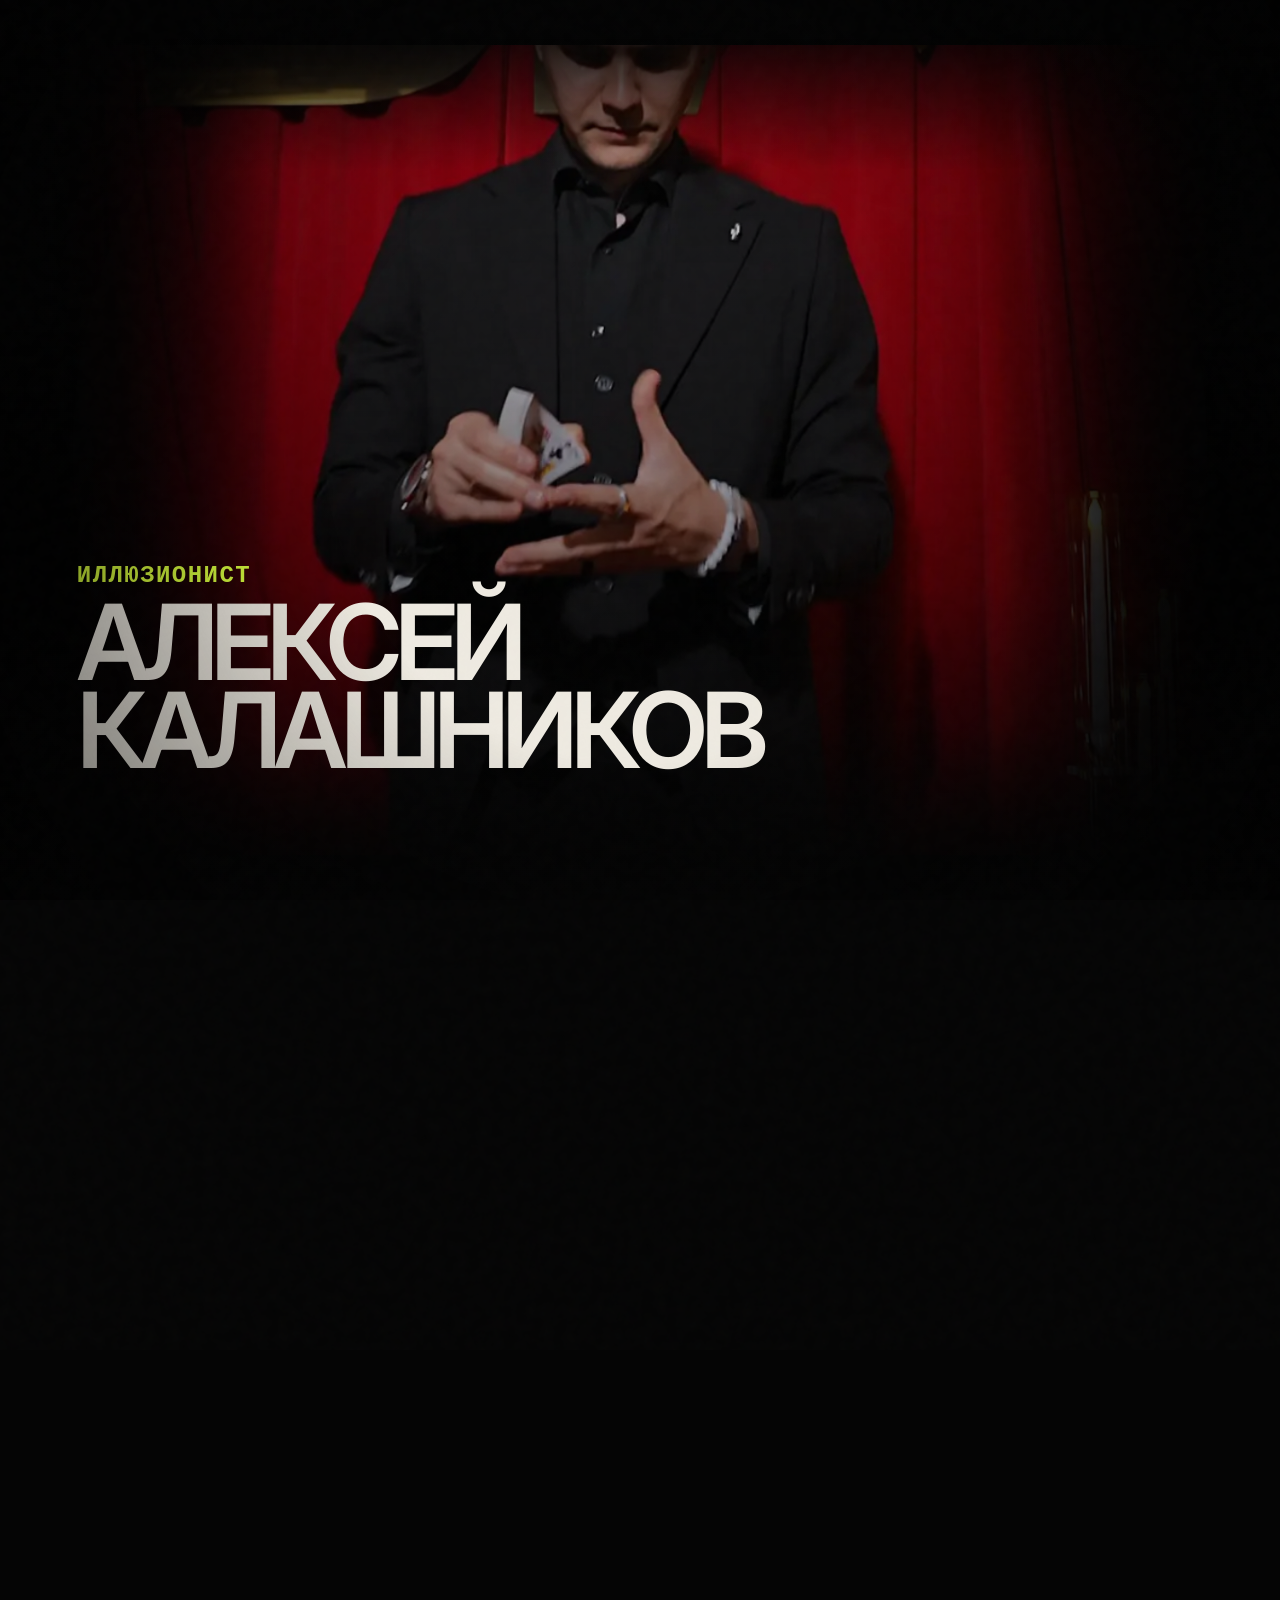
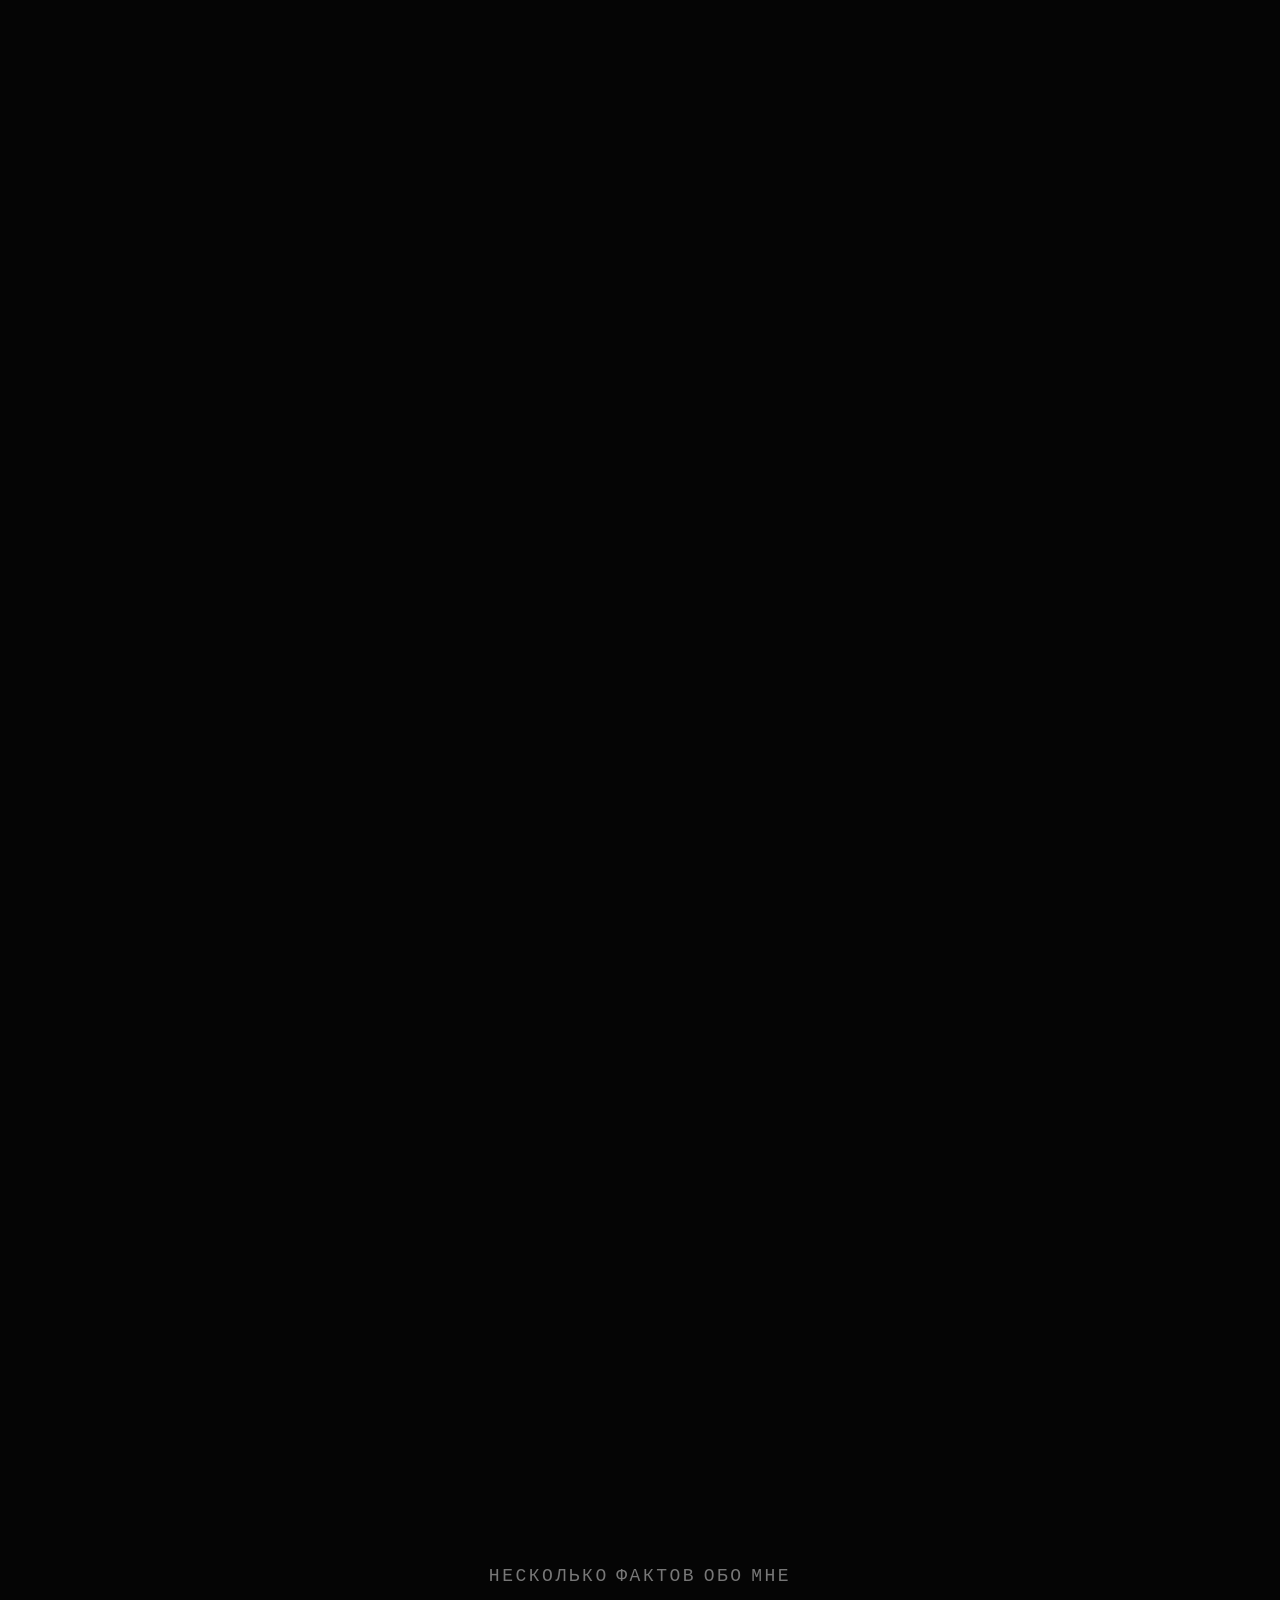
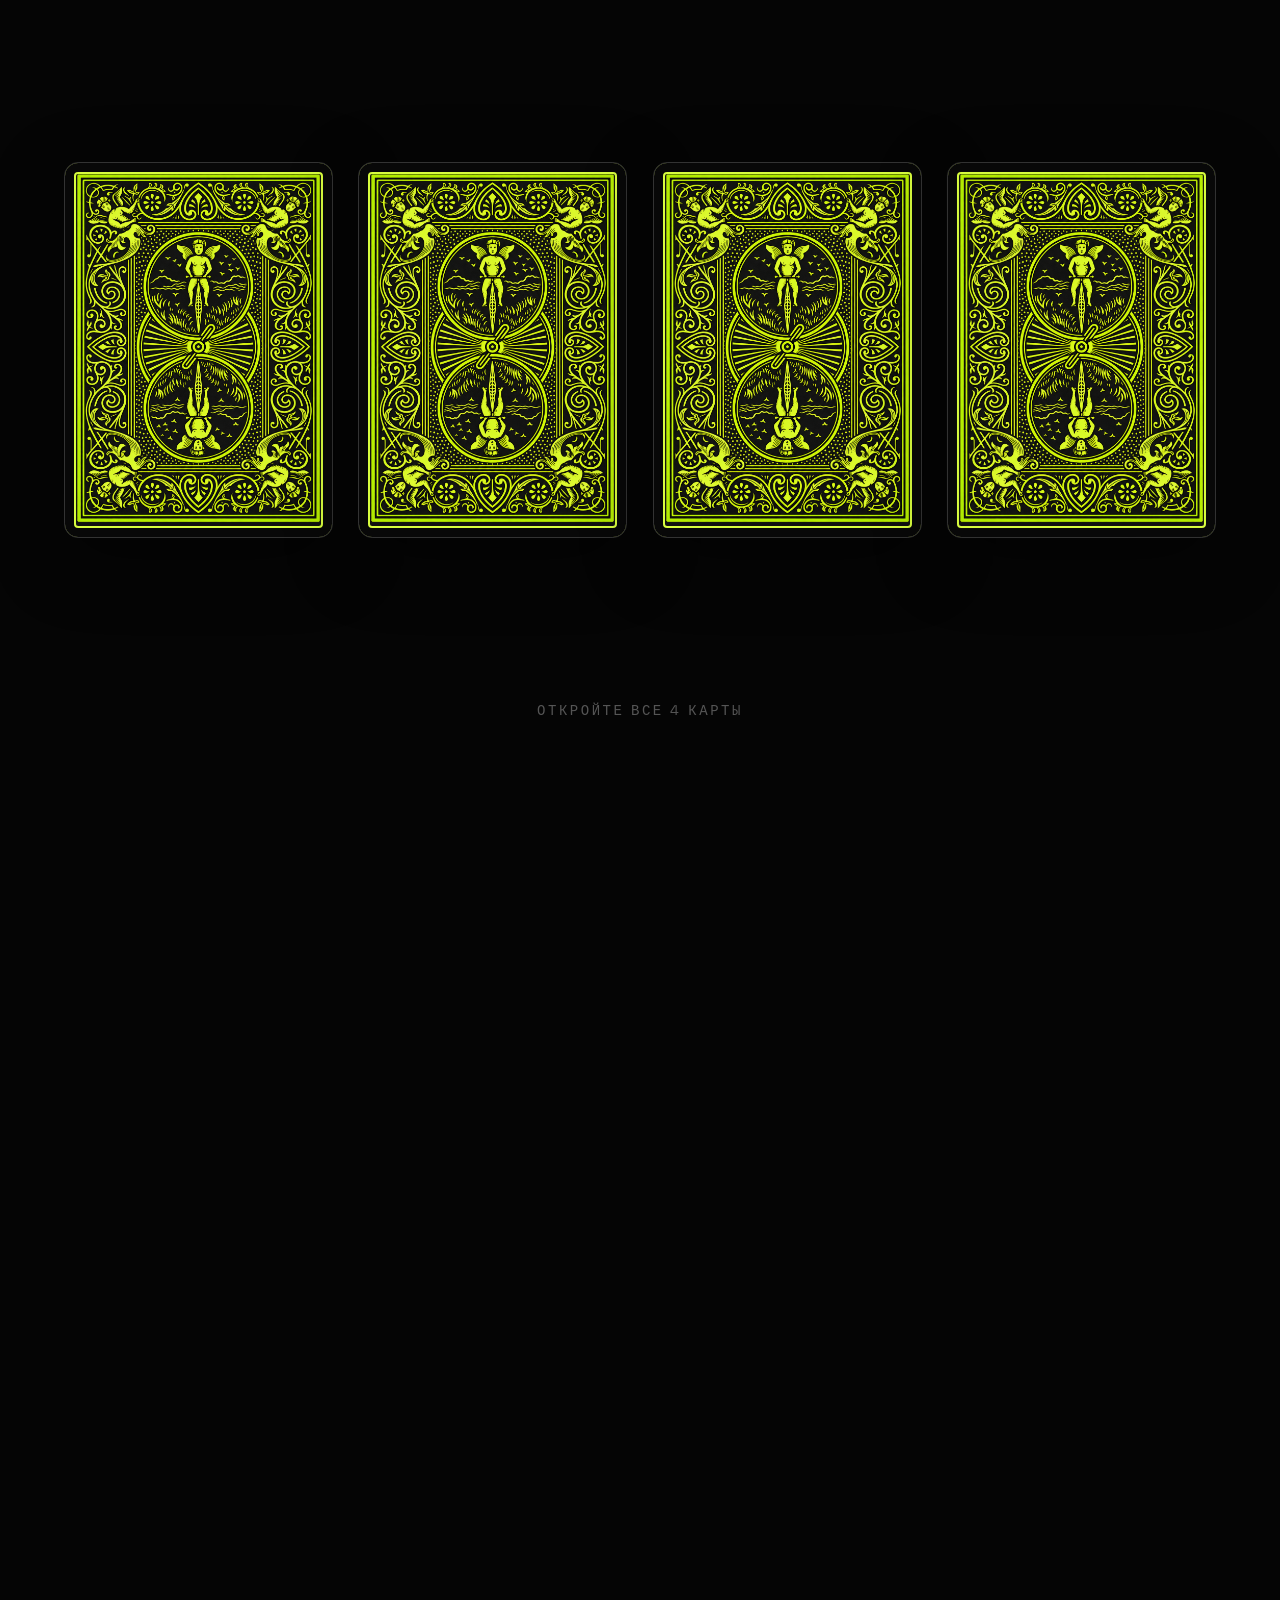
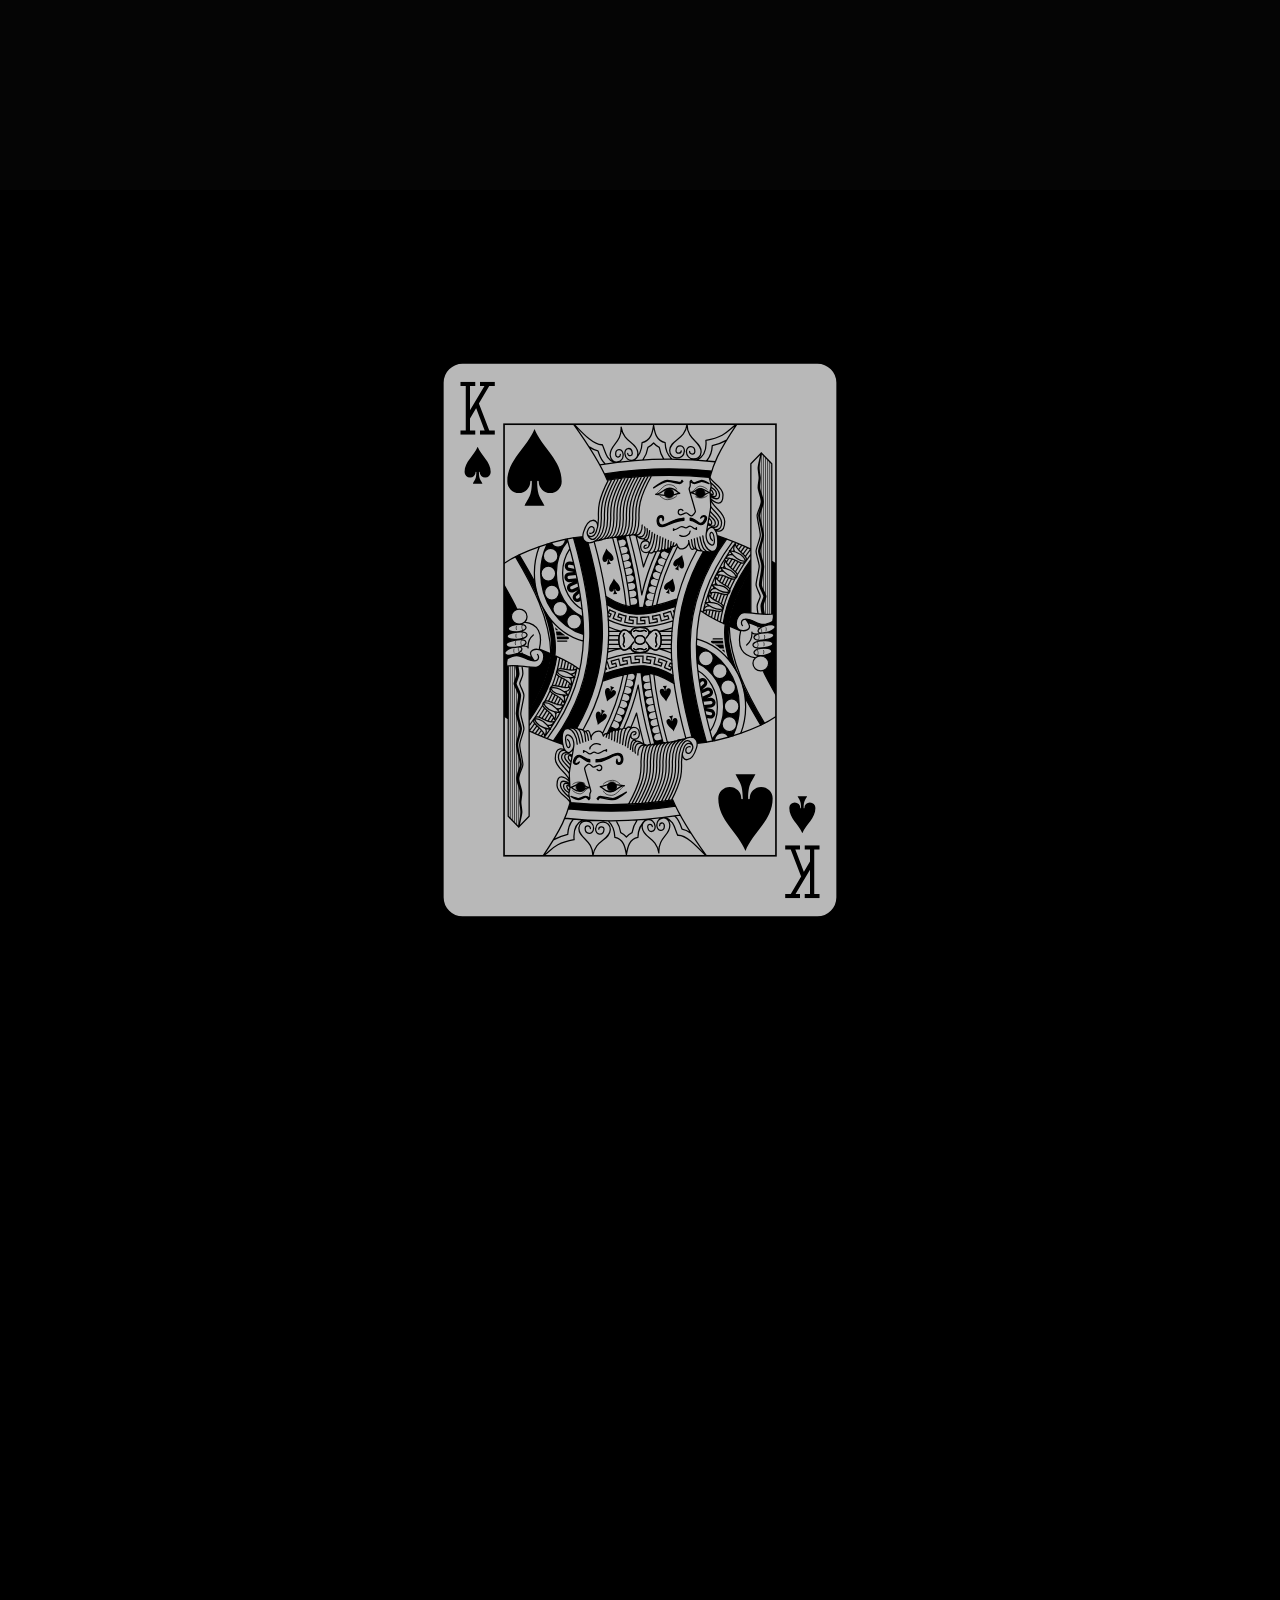
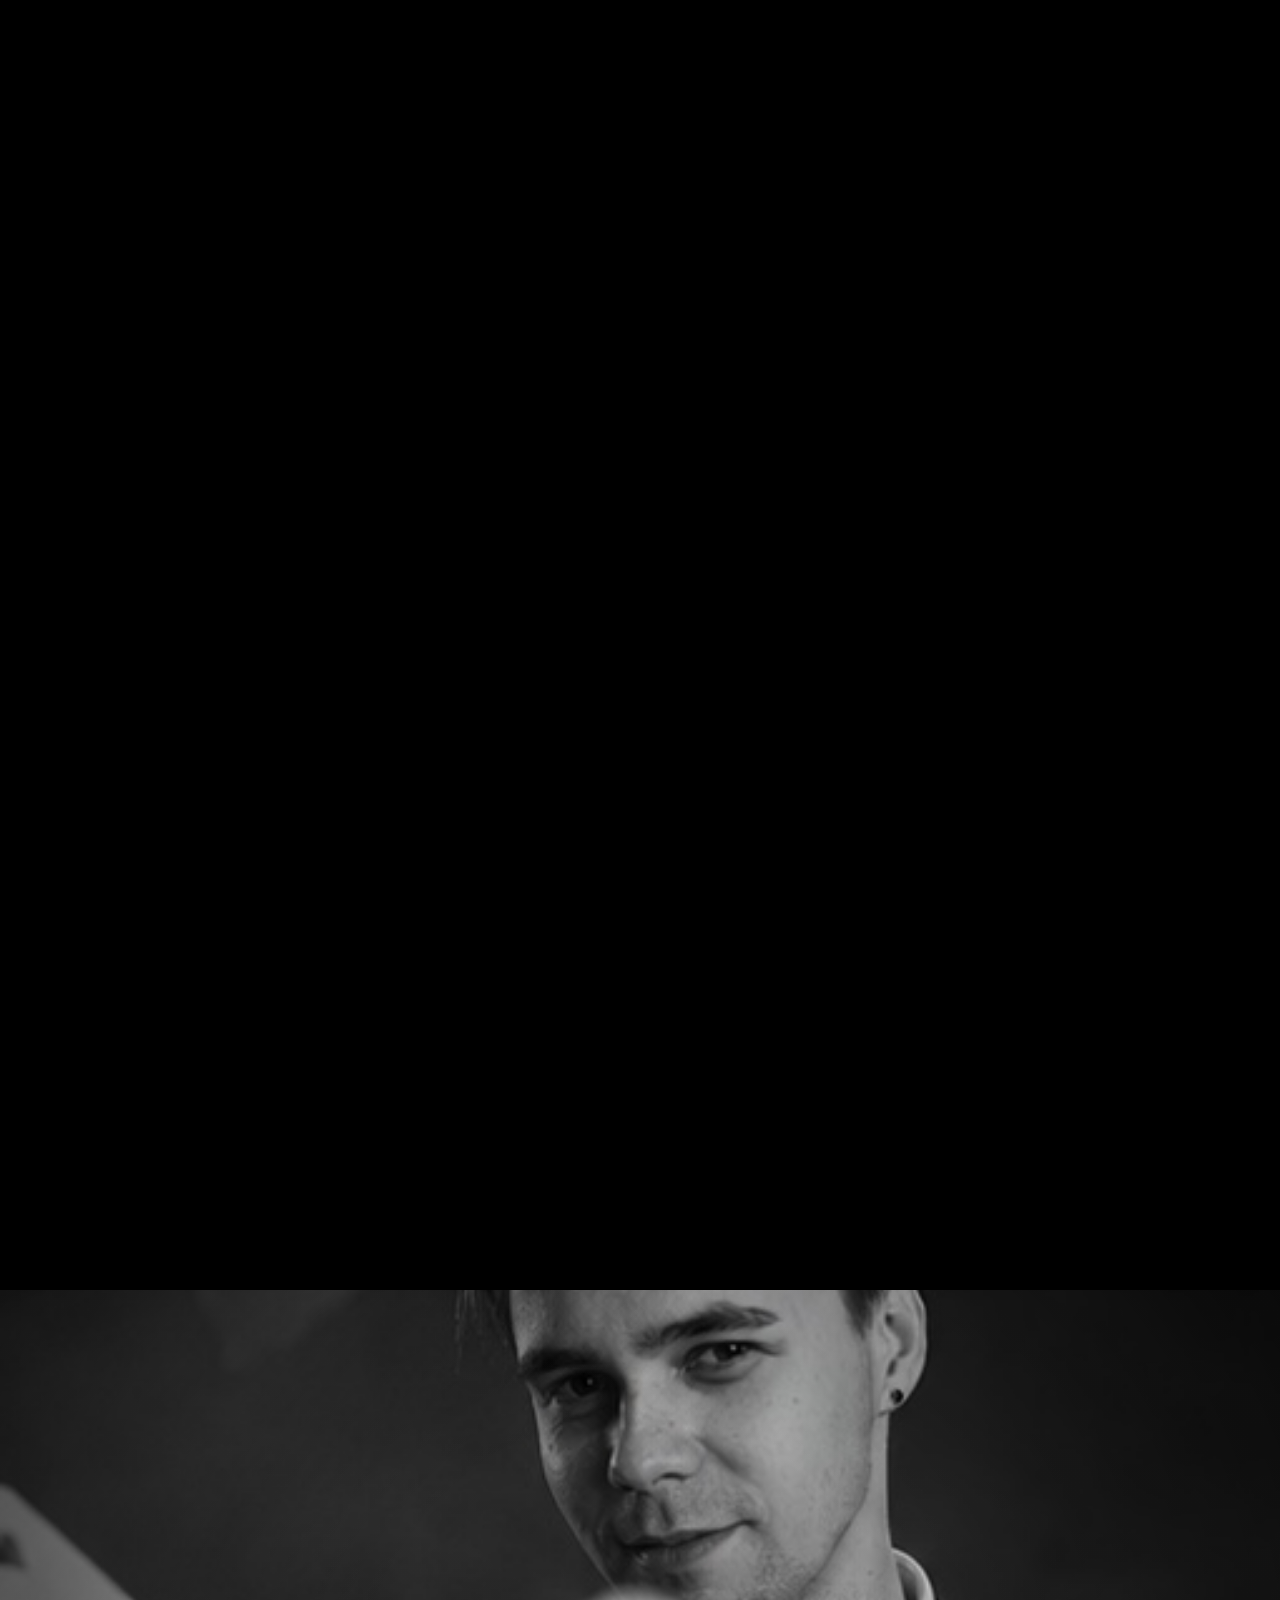
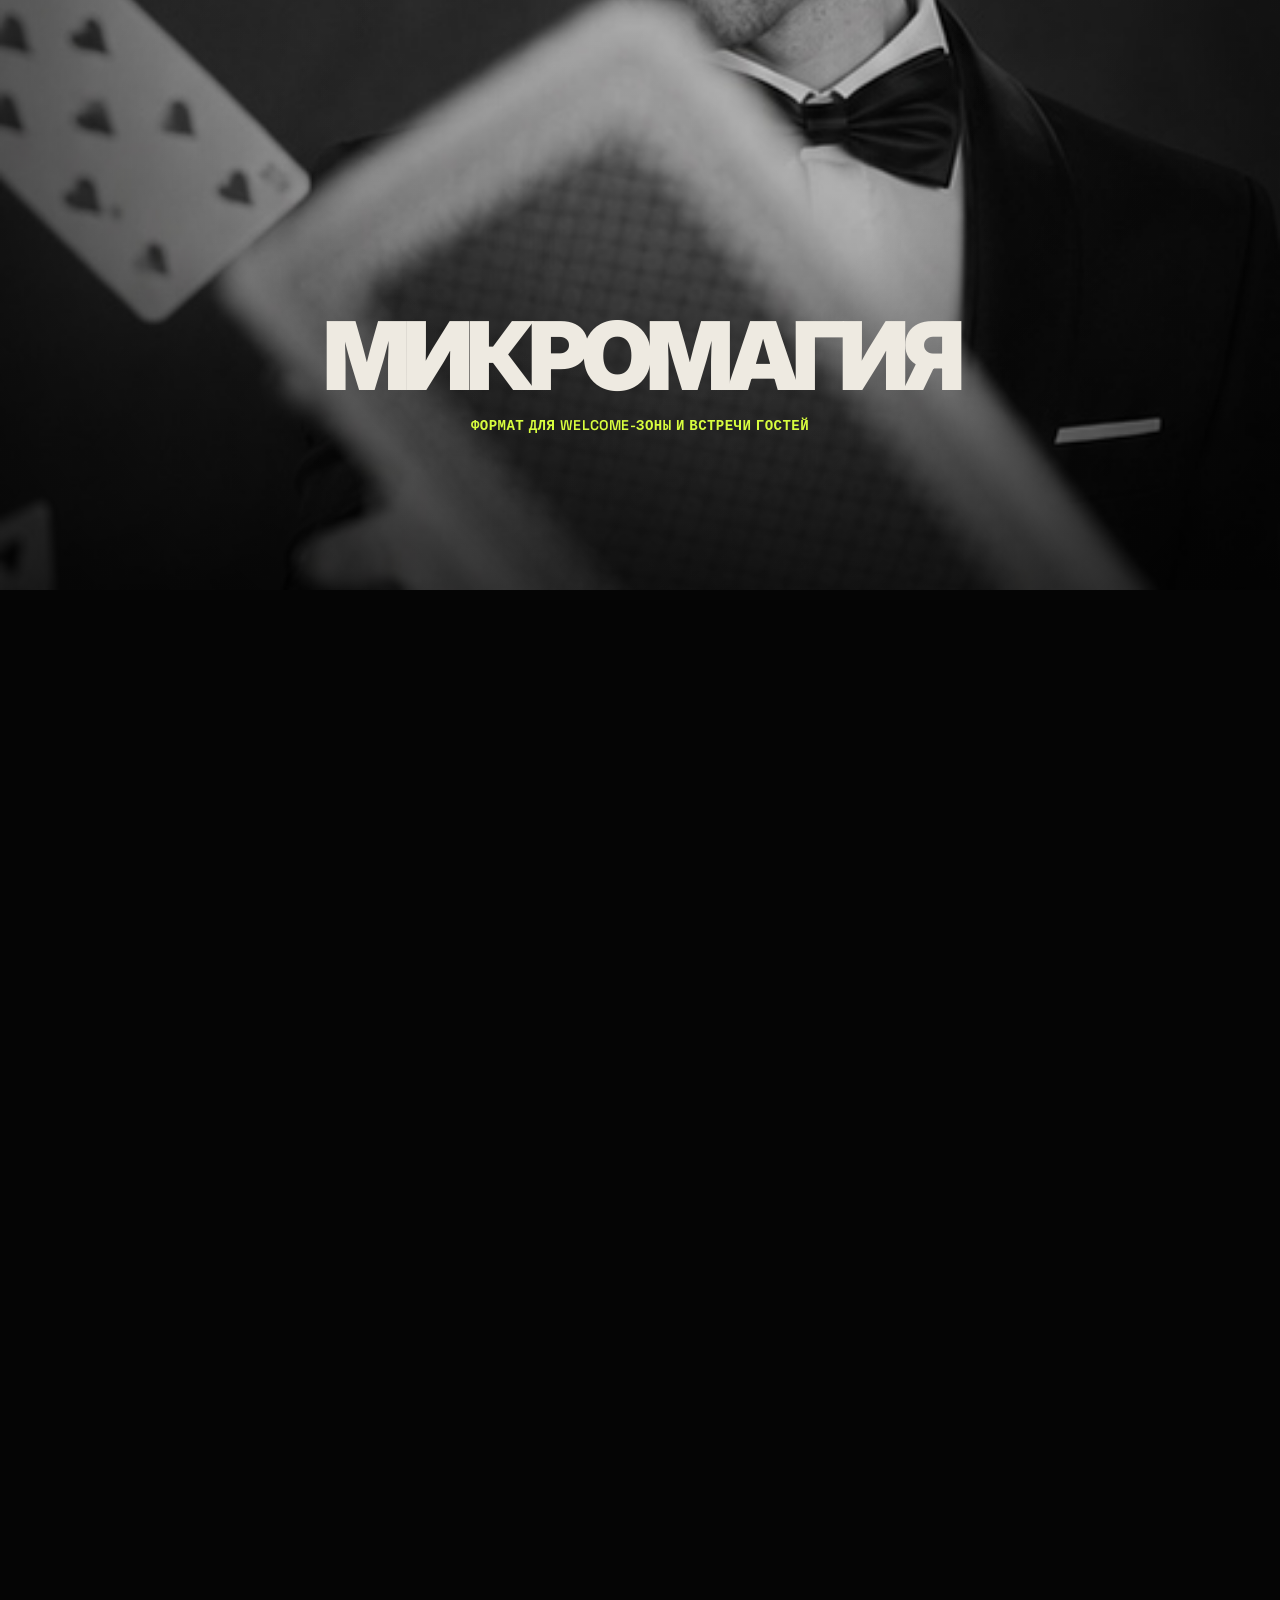
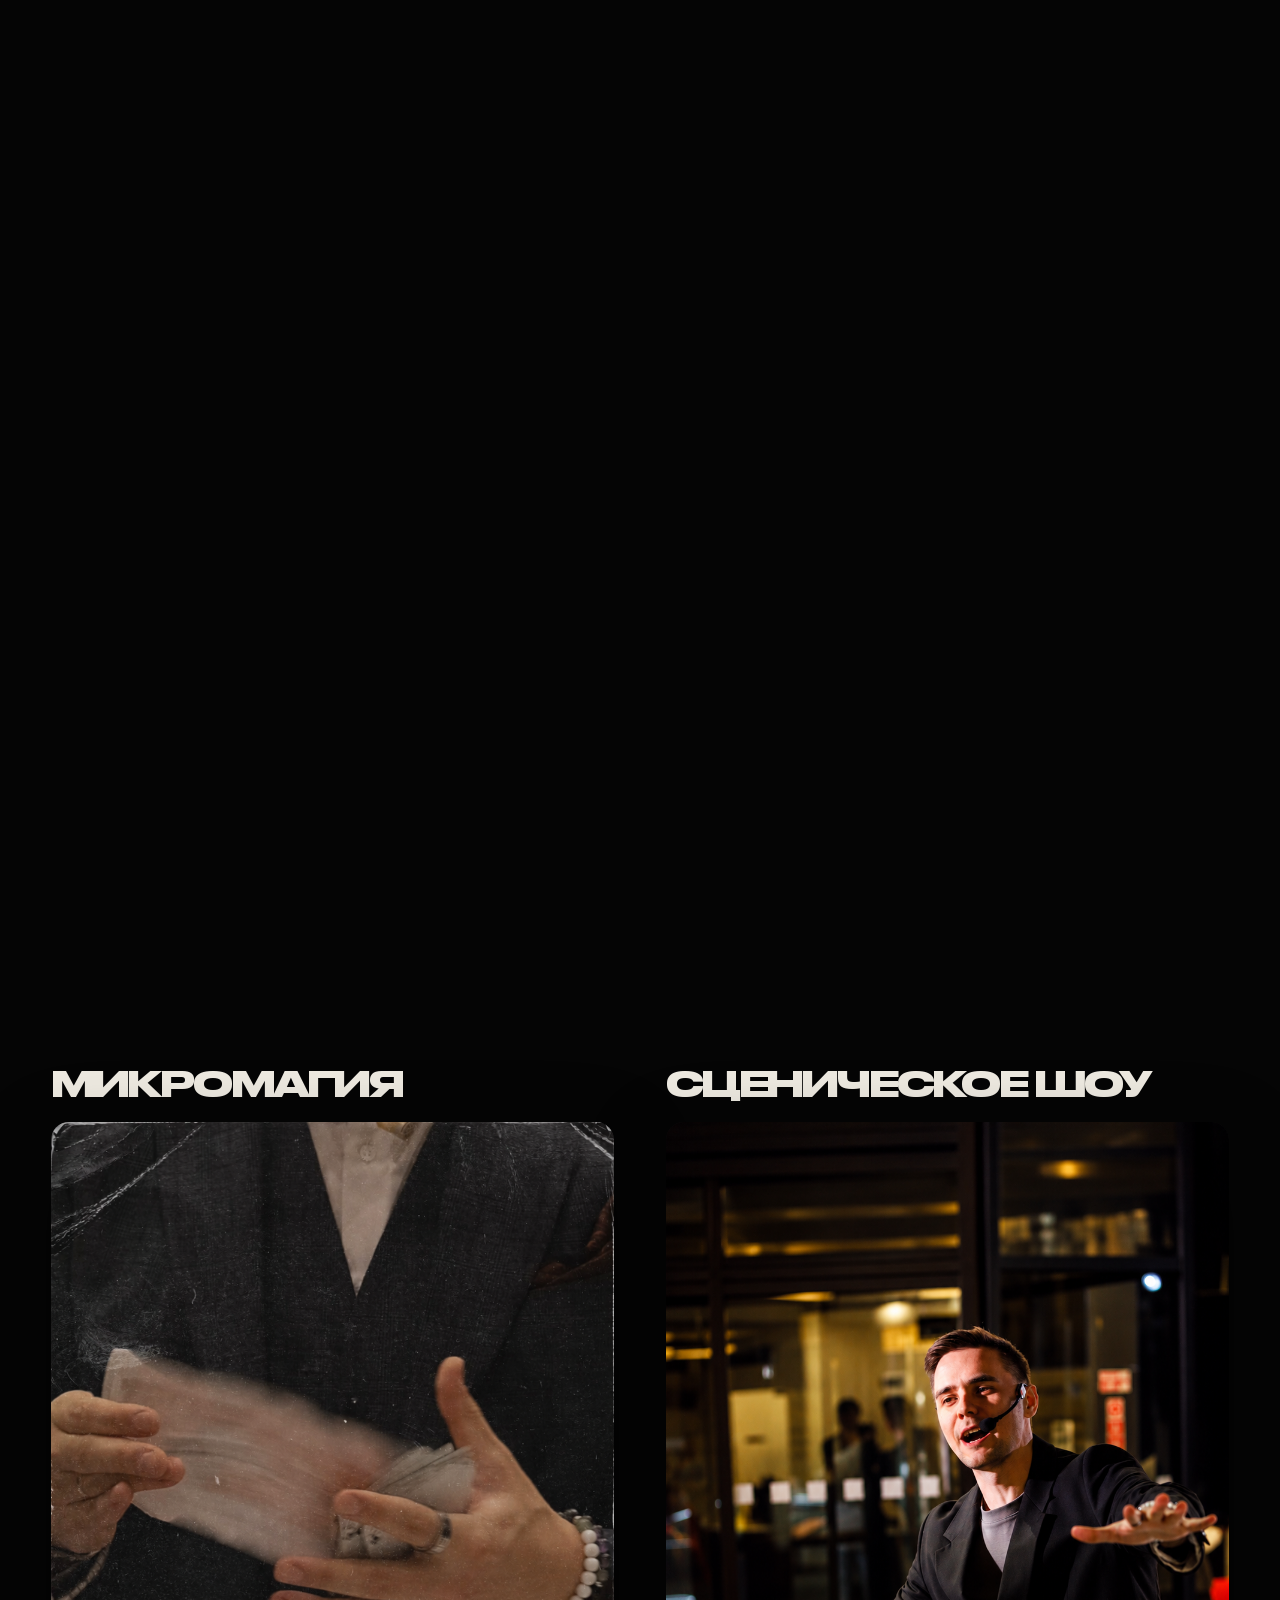
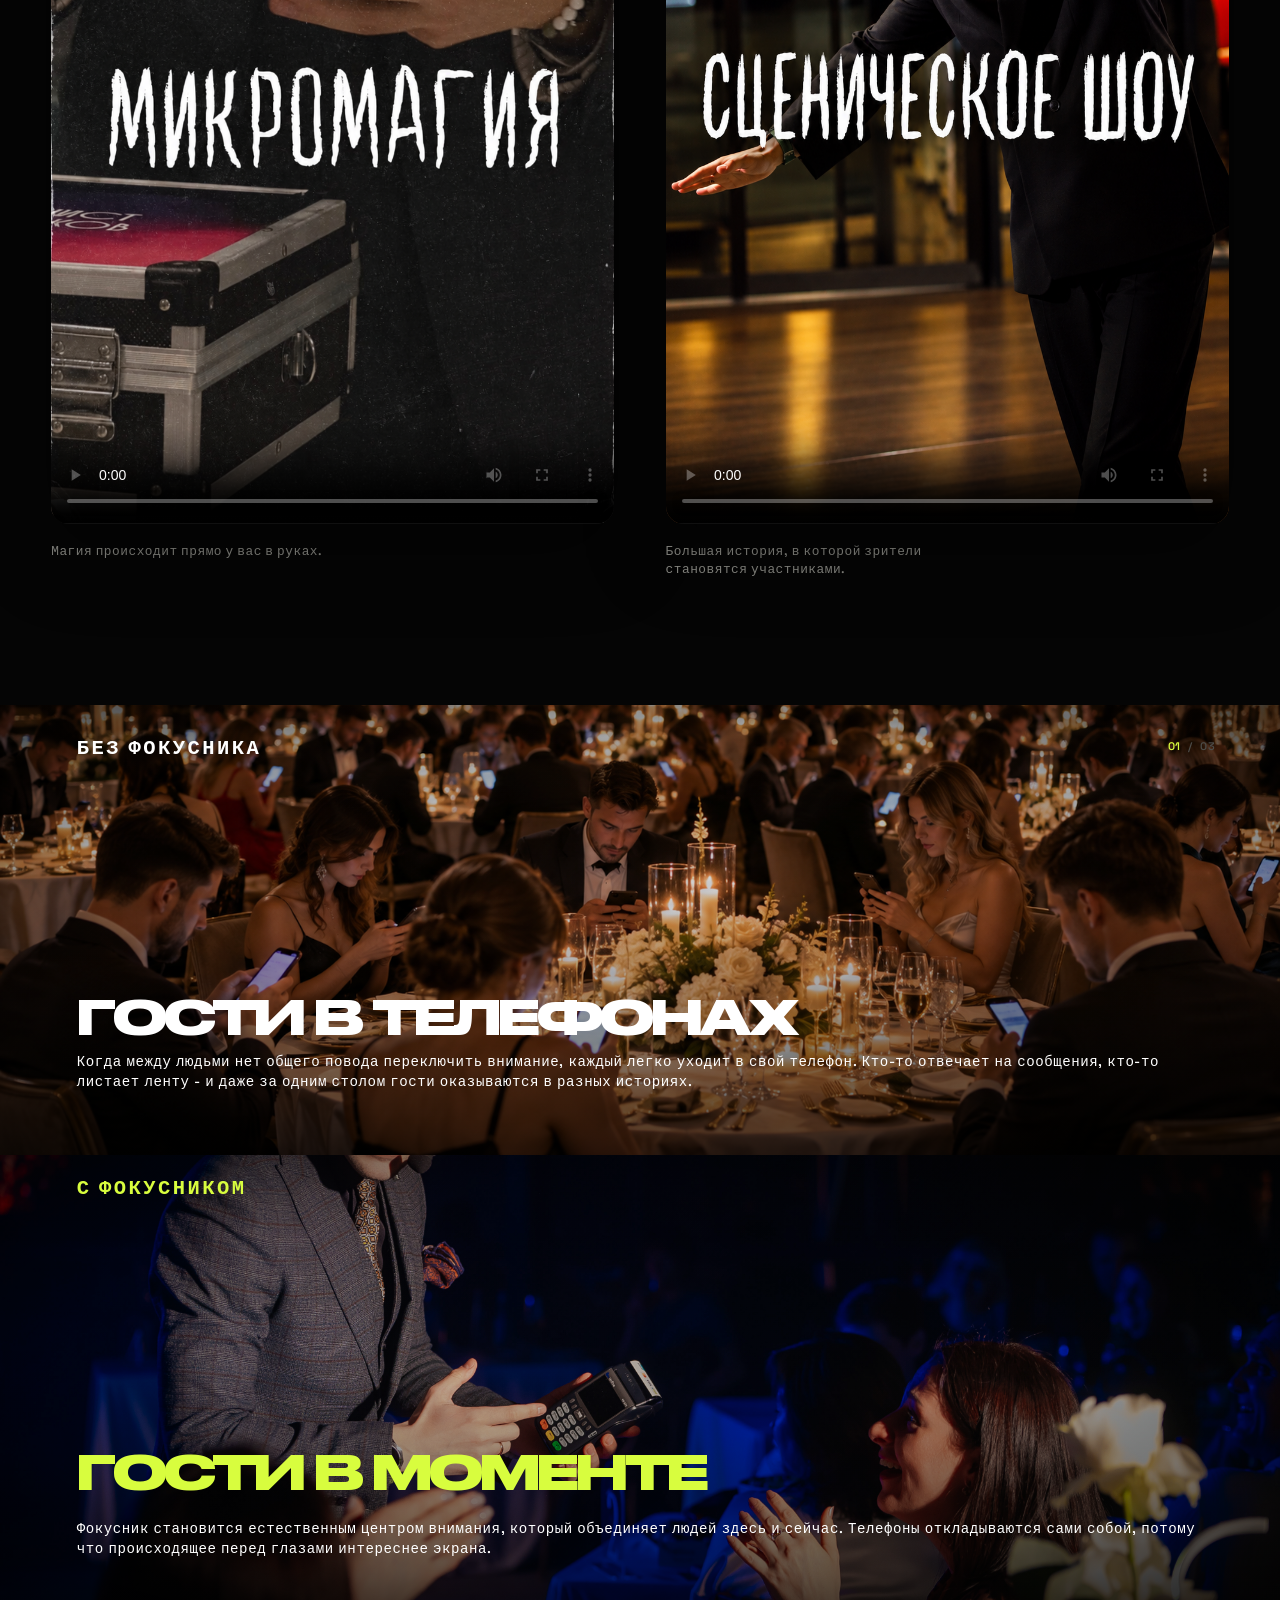
==== commit 15ccf45e: "Remove Scene 5 heading numbers" ====
--- a/index.html
+++ b/index.html
@@ -180,7 +180,6 @@
       <div class="scene5__inner">
         <article class="scene5__card scene5__card--micro">
           <div class="scene5__header">
-            <span class="scene5__eyebrow">01</span>
             <h2>МИКРОМАГИЯ</h2>
           </div>
           <div class="scene5__video-wrap">
@@ -190,7 +189,6 @@
         </article>
         <article class="scene5__card scene5__card--stage">
           <div class="scene5__header">
-            <span class="scene5__eyebrow">02</span>
             <h2>СЦЕНИЧЕСКОЕ ШОУ</h2>
           </div>
           <div class="scene5__video-wrap">
--- a/style.css
+++ b/style.css
@@ -913,8 +913,8 @@
   .scene5__header h2{
     margin:0;
     color:var(--bone);
-    font:900 clamp(36px,3.6vw,64px)/.9 var(--sans);
-    letter-spacing:-.07em;
+    font:900 clamp(24px,2.6vw,40px)/.88 'KalashnikovHead',Inter,Arial,sans-serif;
+    letter-spacing:-.06em;
     text-transform:uppercase;
   }
   .scene5__video-wrap{
@@ -1423,13 +1423,13 @@
 .basement__brand{display:flex;flex-direction:column;align-items:flex-start}
 .basement__name{
   color:#fff;
-  font:900 clamp(24px,3vw,42px)/.9 'KalashnikovHead',Inter,Arial,sans-serif;
+  font:900 clamp(18px,2vw,27px)/.9 'KalashnikovHead',Inter,Arial,sans-serif;
   letter-spacing:-.055em;
 }
 .basement__role{
   margin-top:8px;
   color:var(--lime);
-  font:700 10px/1 var(--mono);
+  font:700 9px/1 var(--mono);
   letter-spacing:.18em;
 }
 .basement__phone{
@@ -1490,7 +1490,7 @@
     flex-direction:column;
     gap:28px;
   }
-  .basement__name{font-size:clamp(22px,7vw,36px)}
+  .basement__name{font-size:clamp(18px,5.2vw,27px)}
   .basement__phone{margin-top:18px}
   .basement__links{
     justify-content:flex-start;
@@ -1504,3 +1504,9 @@
     gap:10px;
   }
 }
+
+
+/* Scene 5 heading size matches Scene 8. */
+@media(max-width:820px){
+  .scene5__header h2{font-size:clamp(22px,6.3vw,38px)}
+}
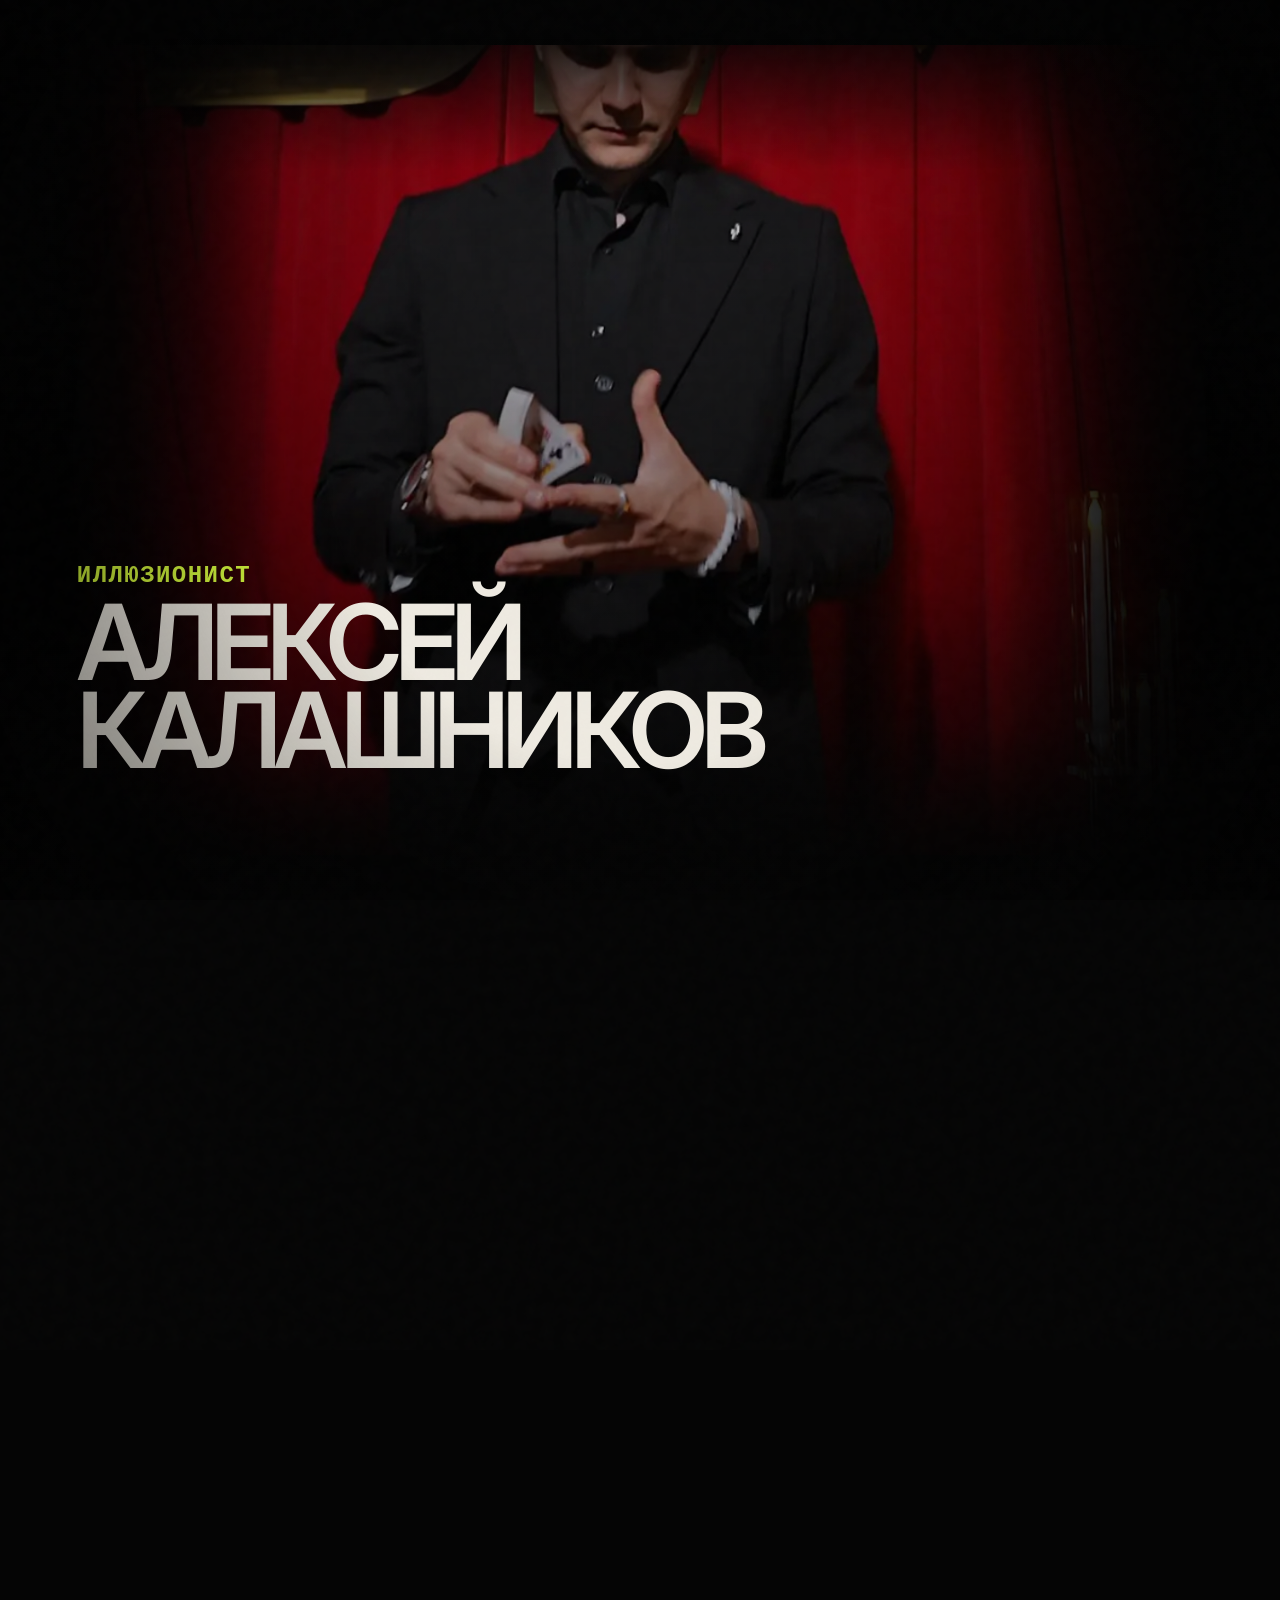
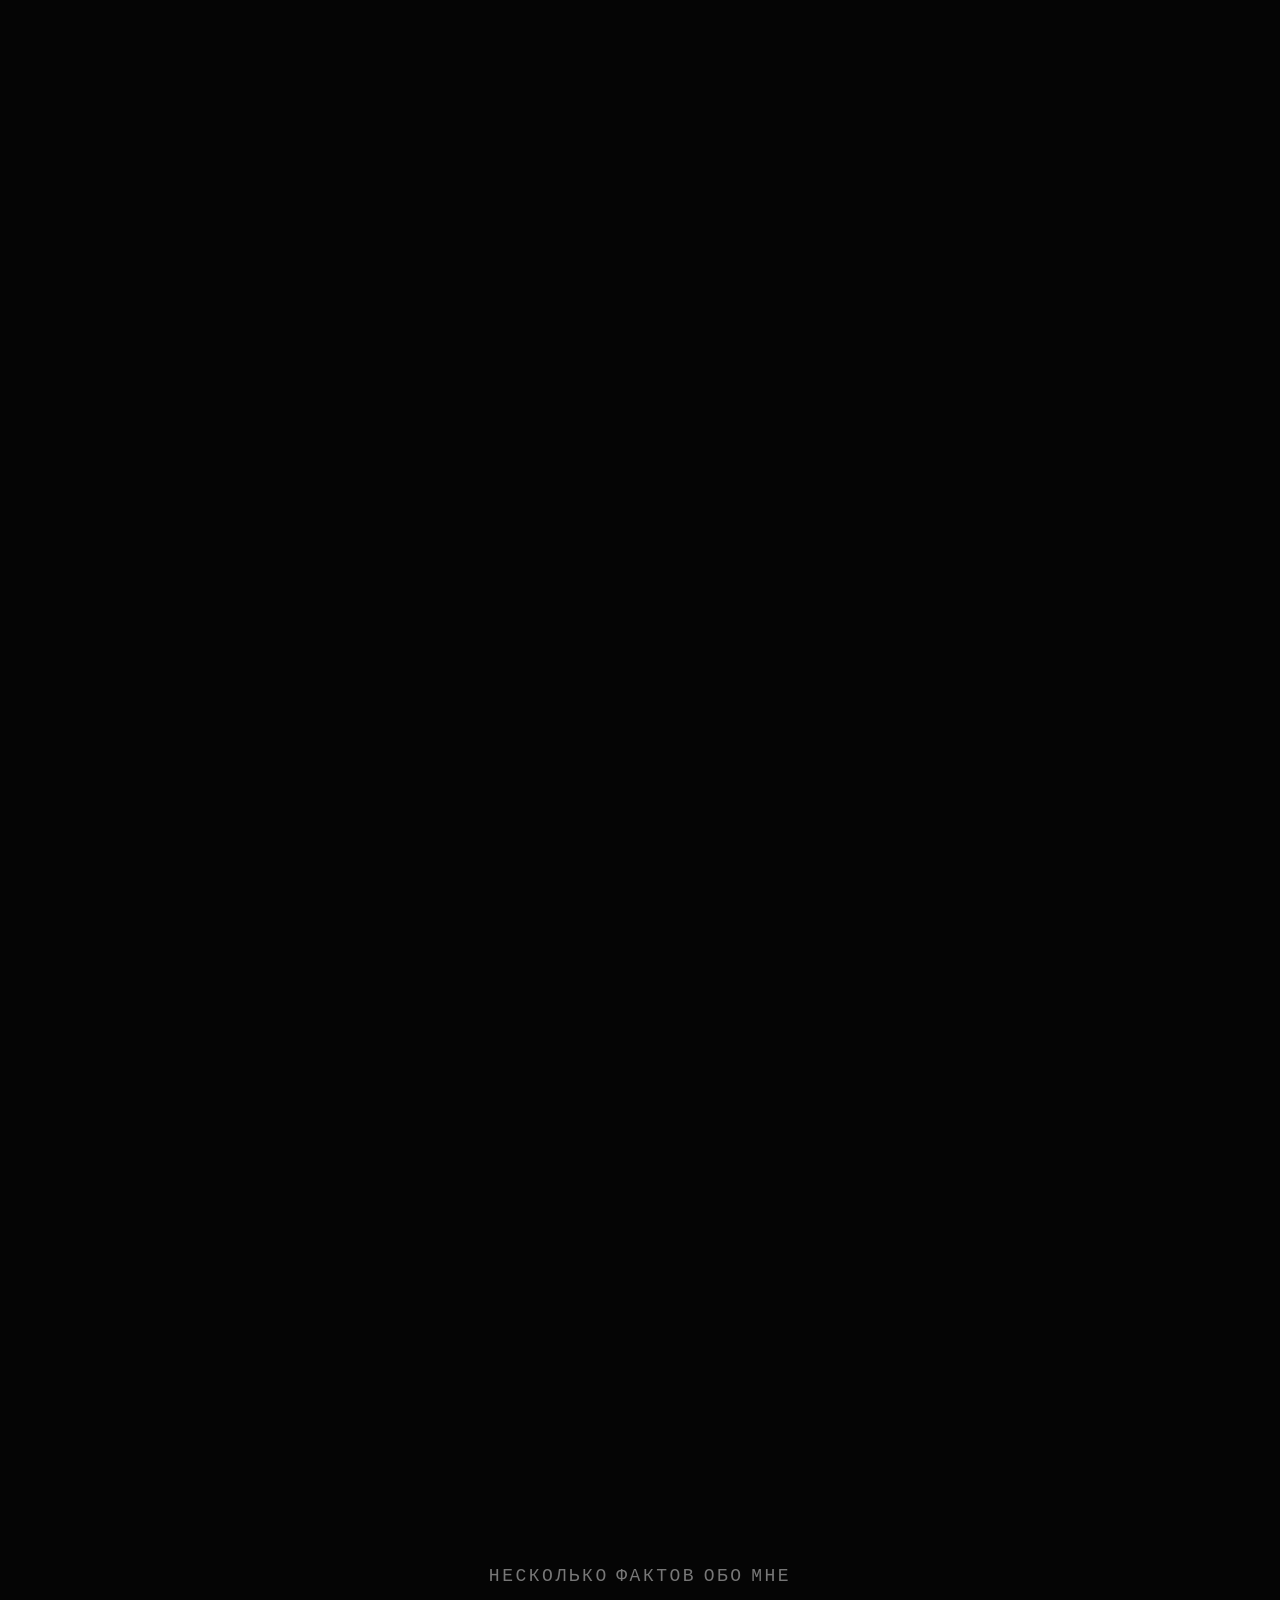
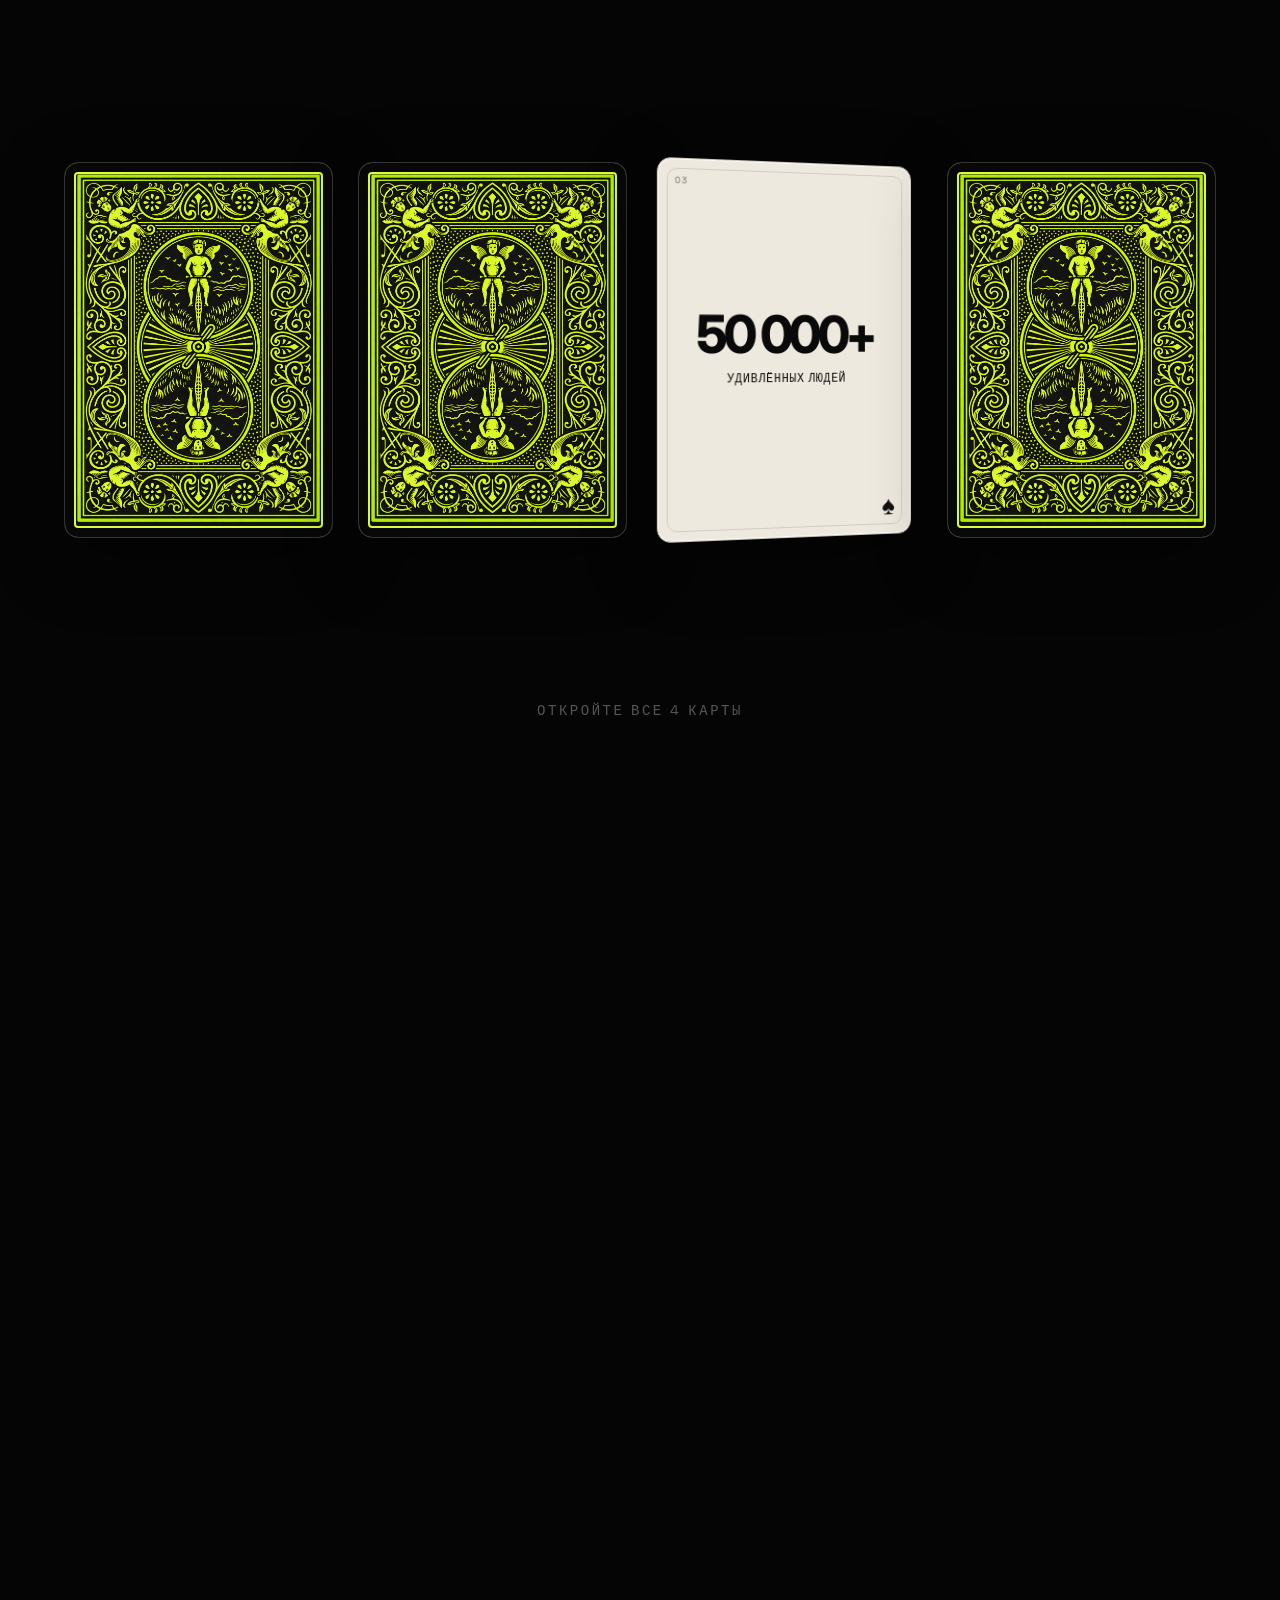
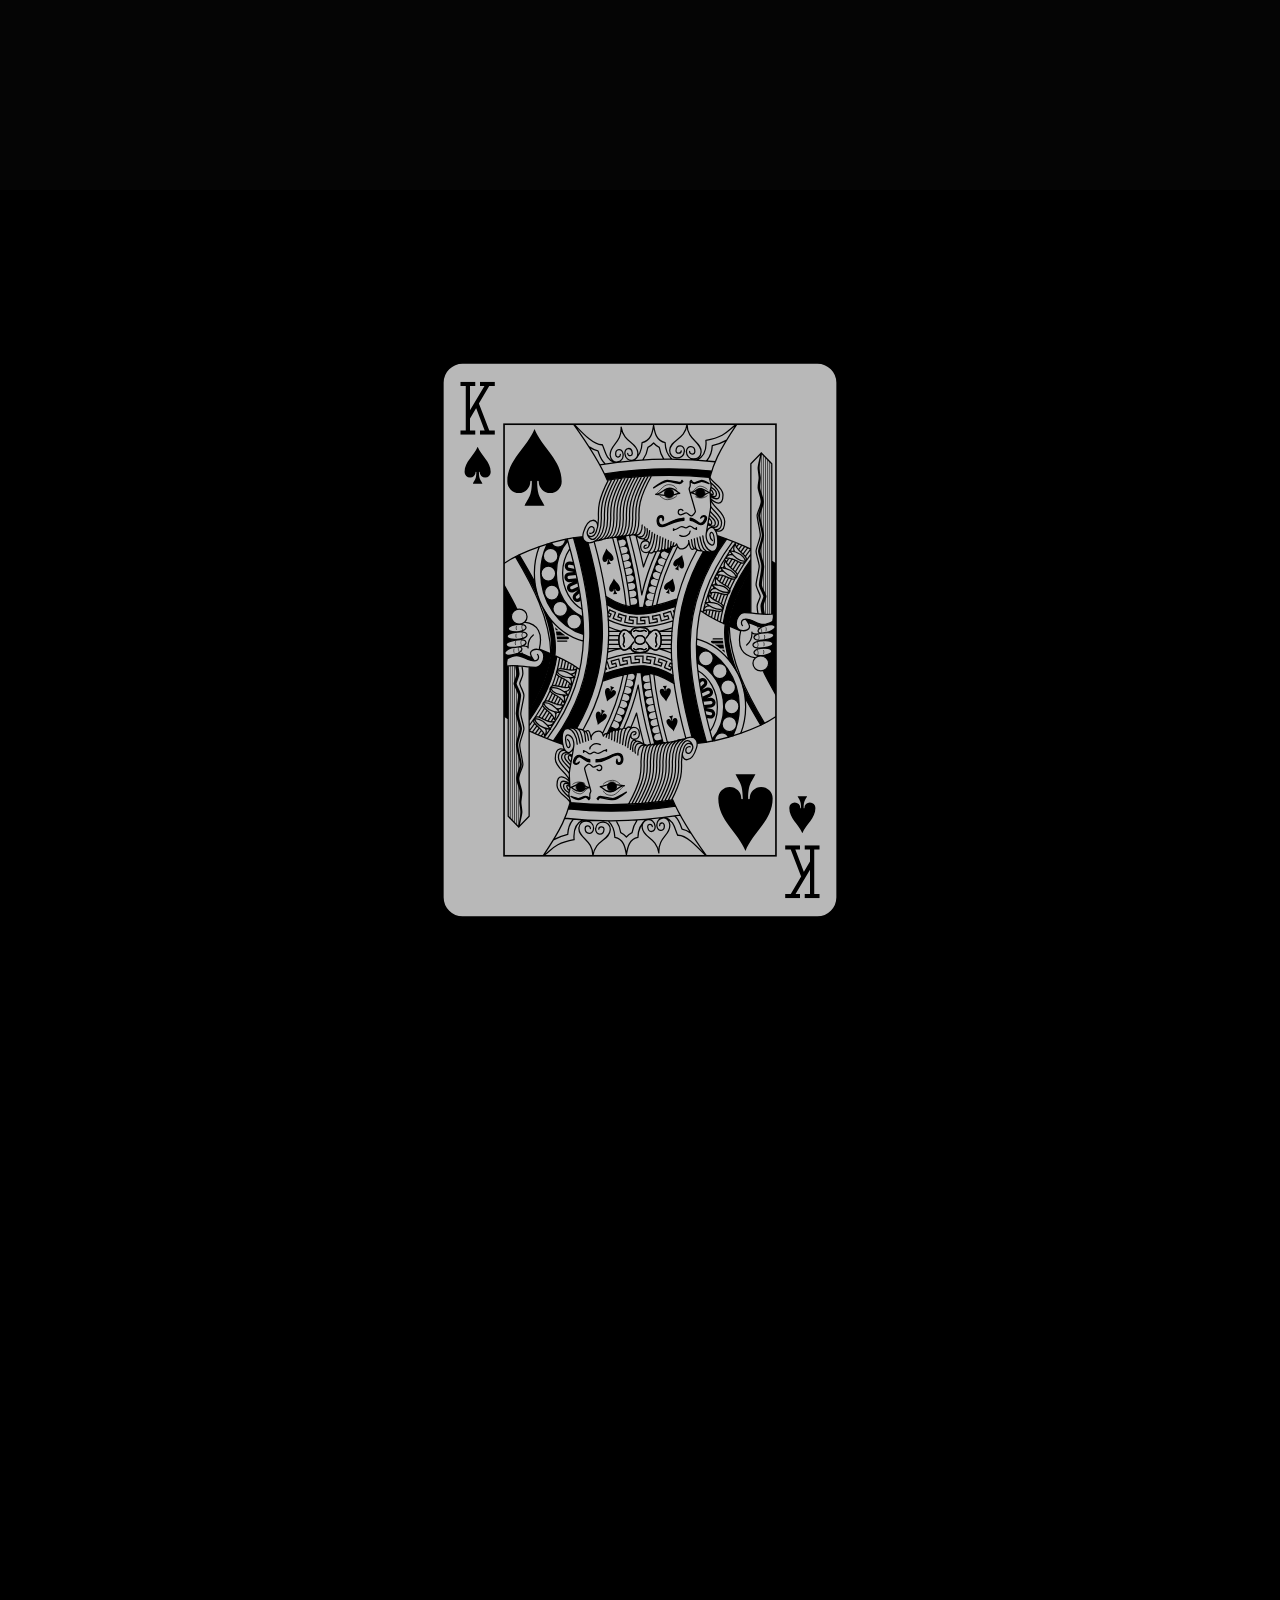
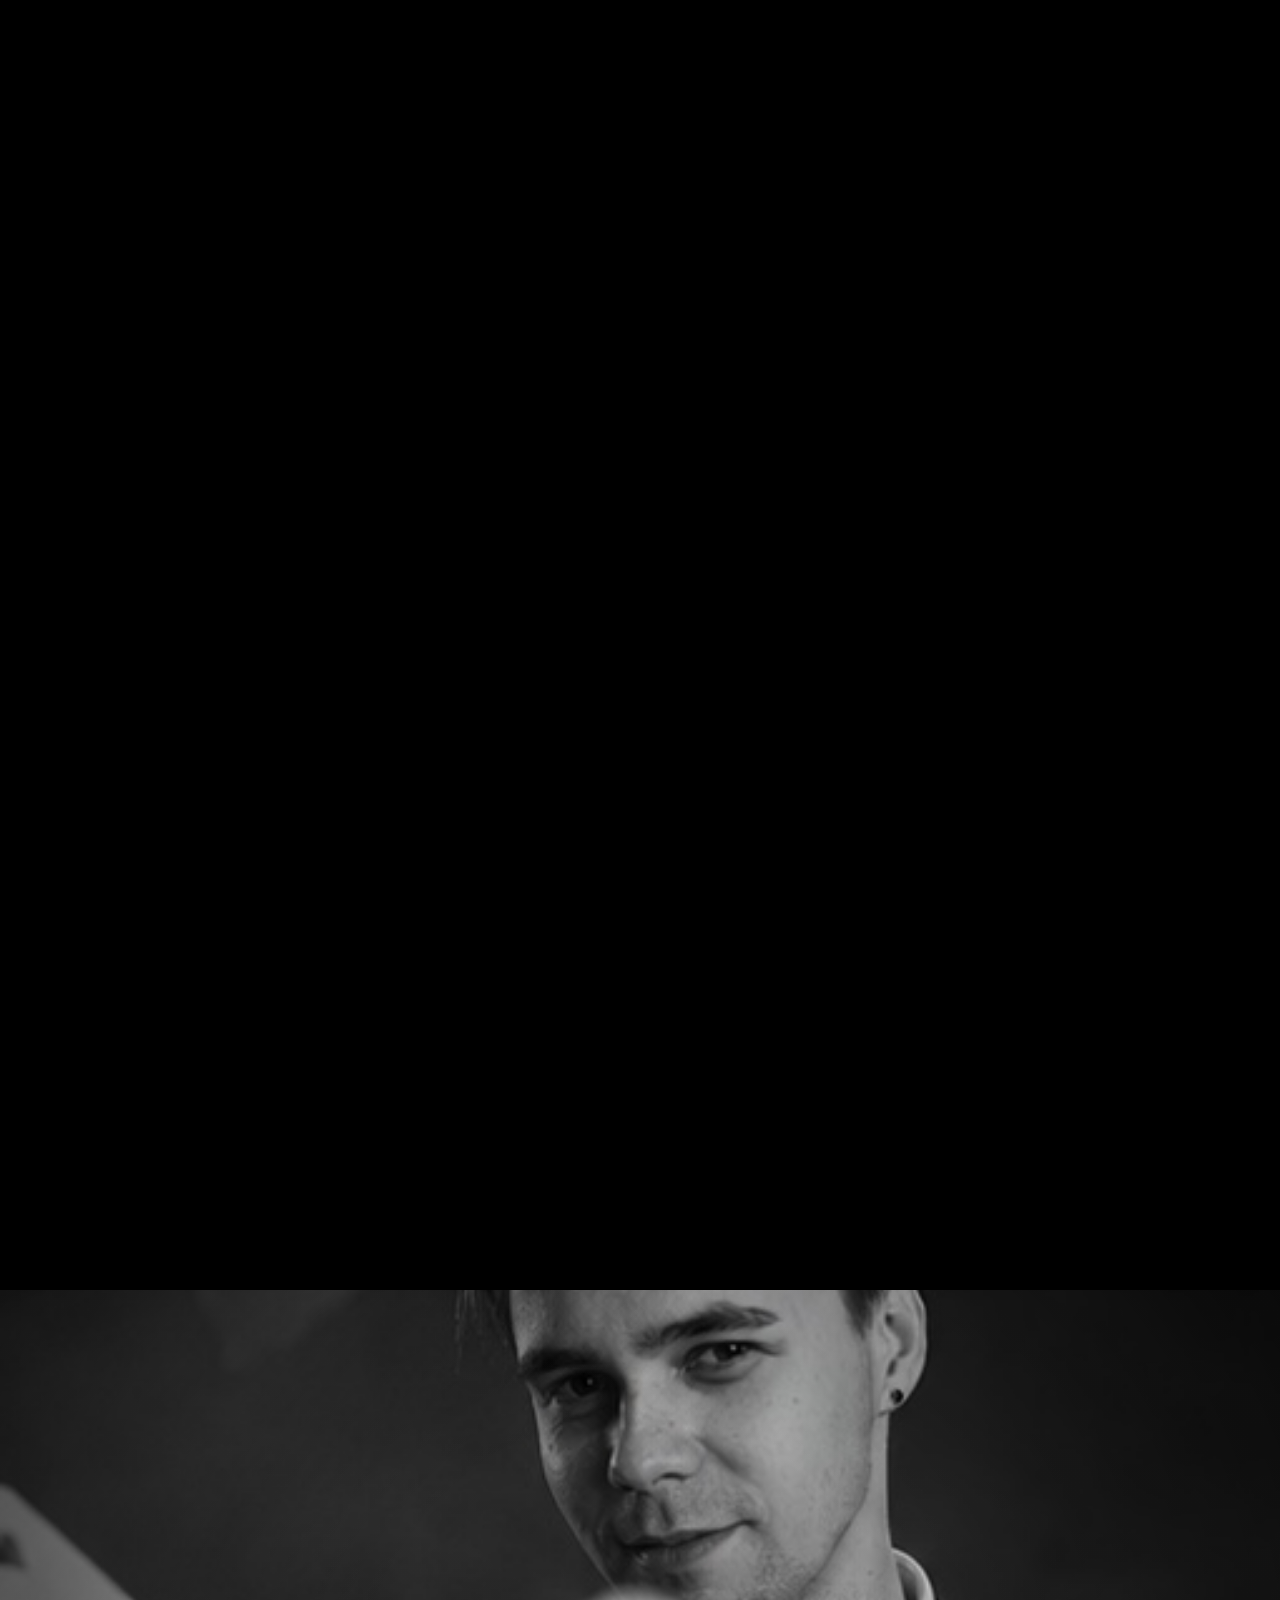
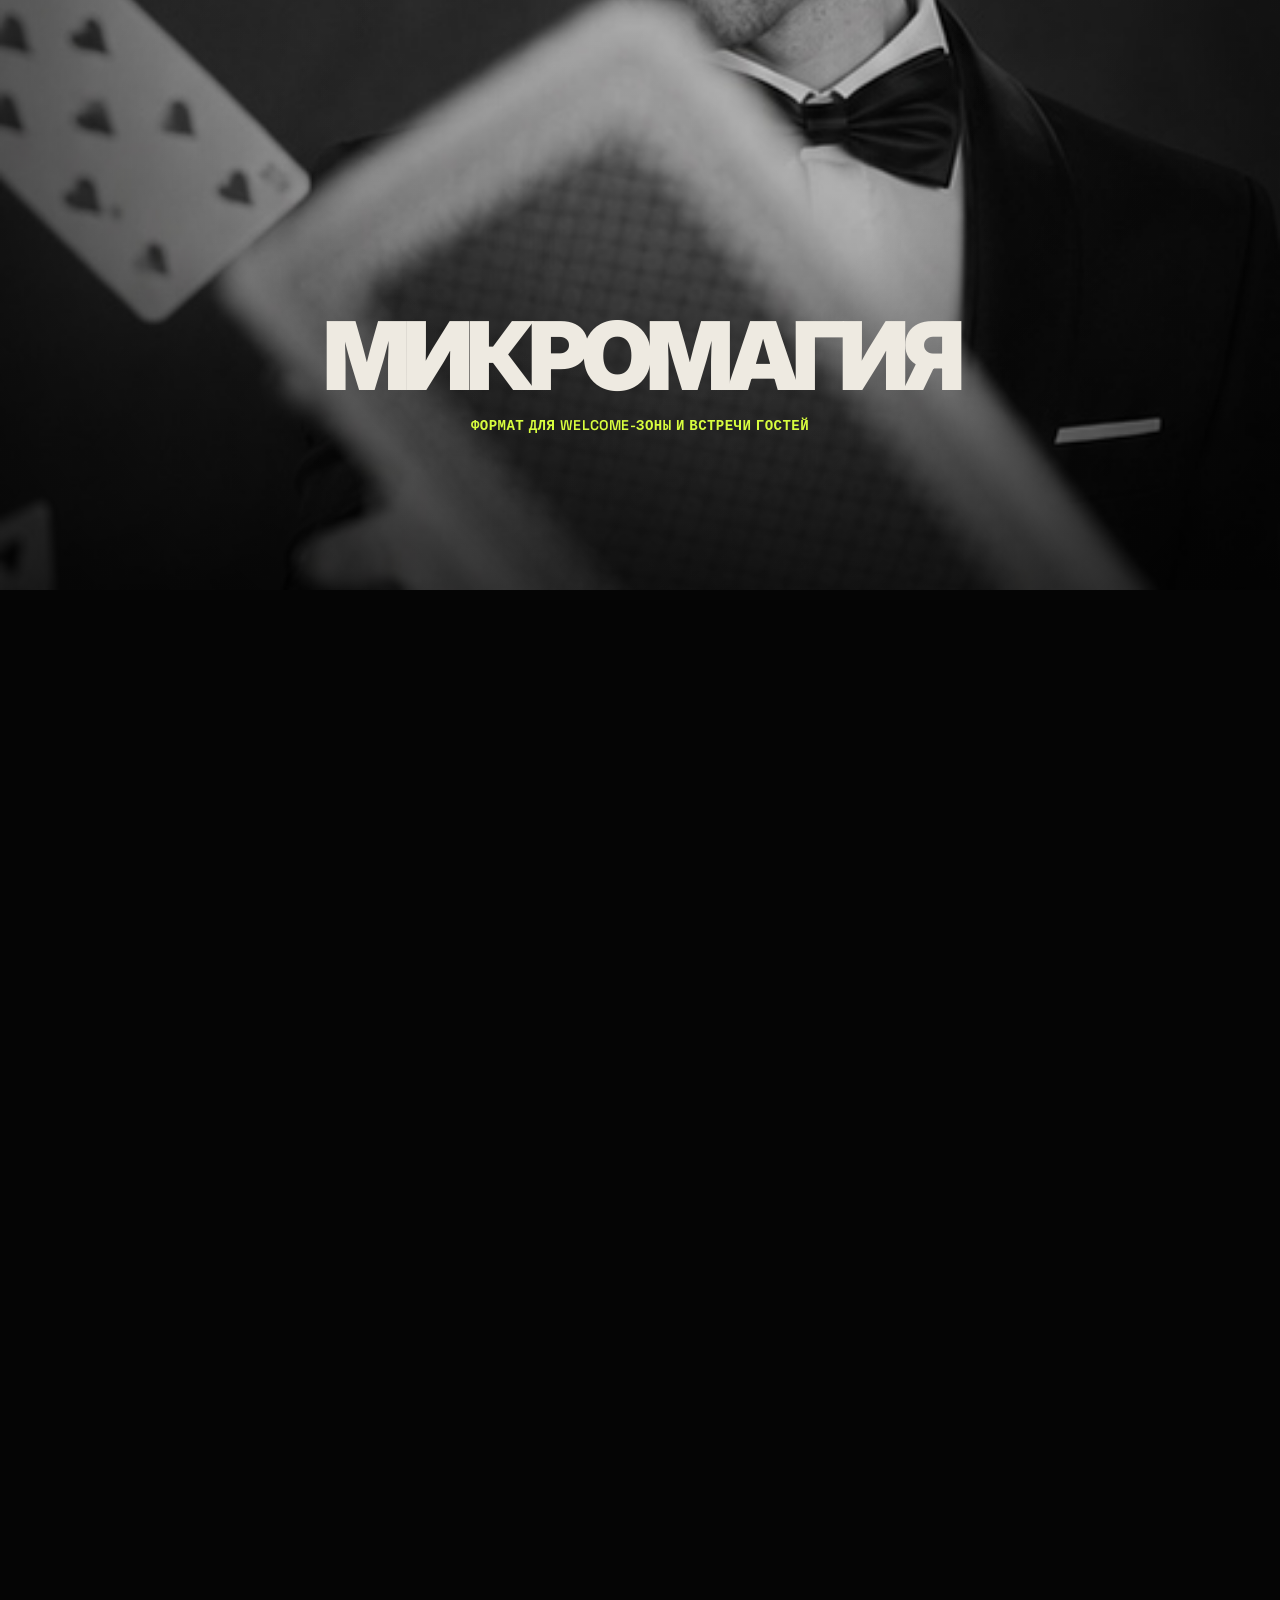
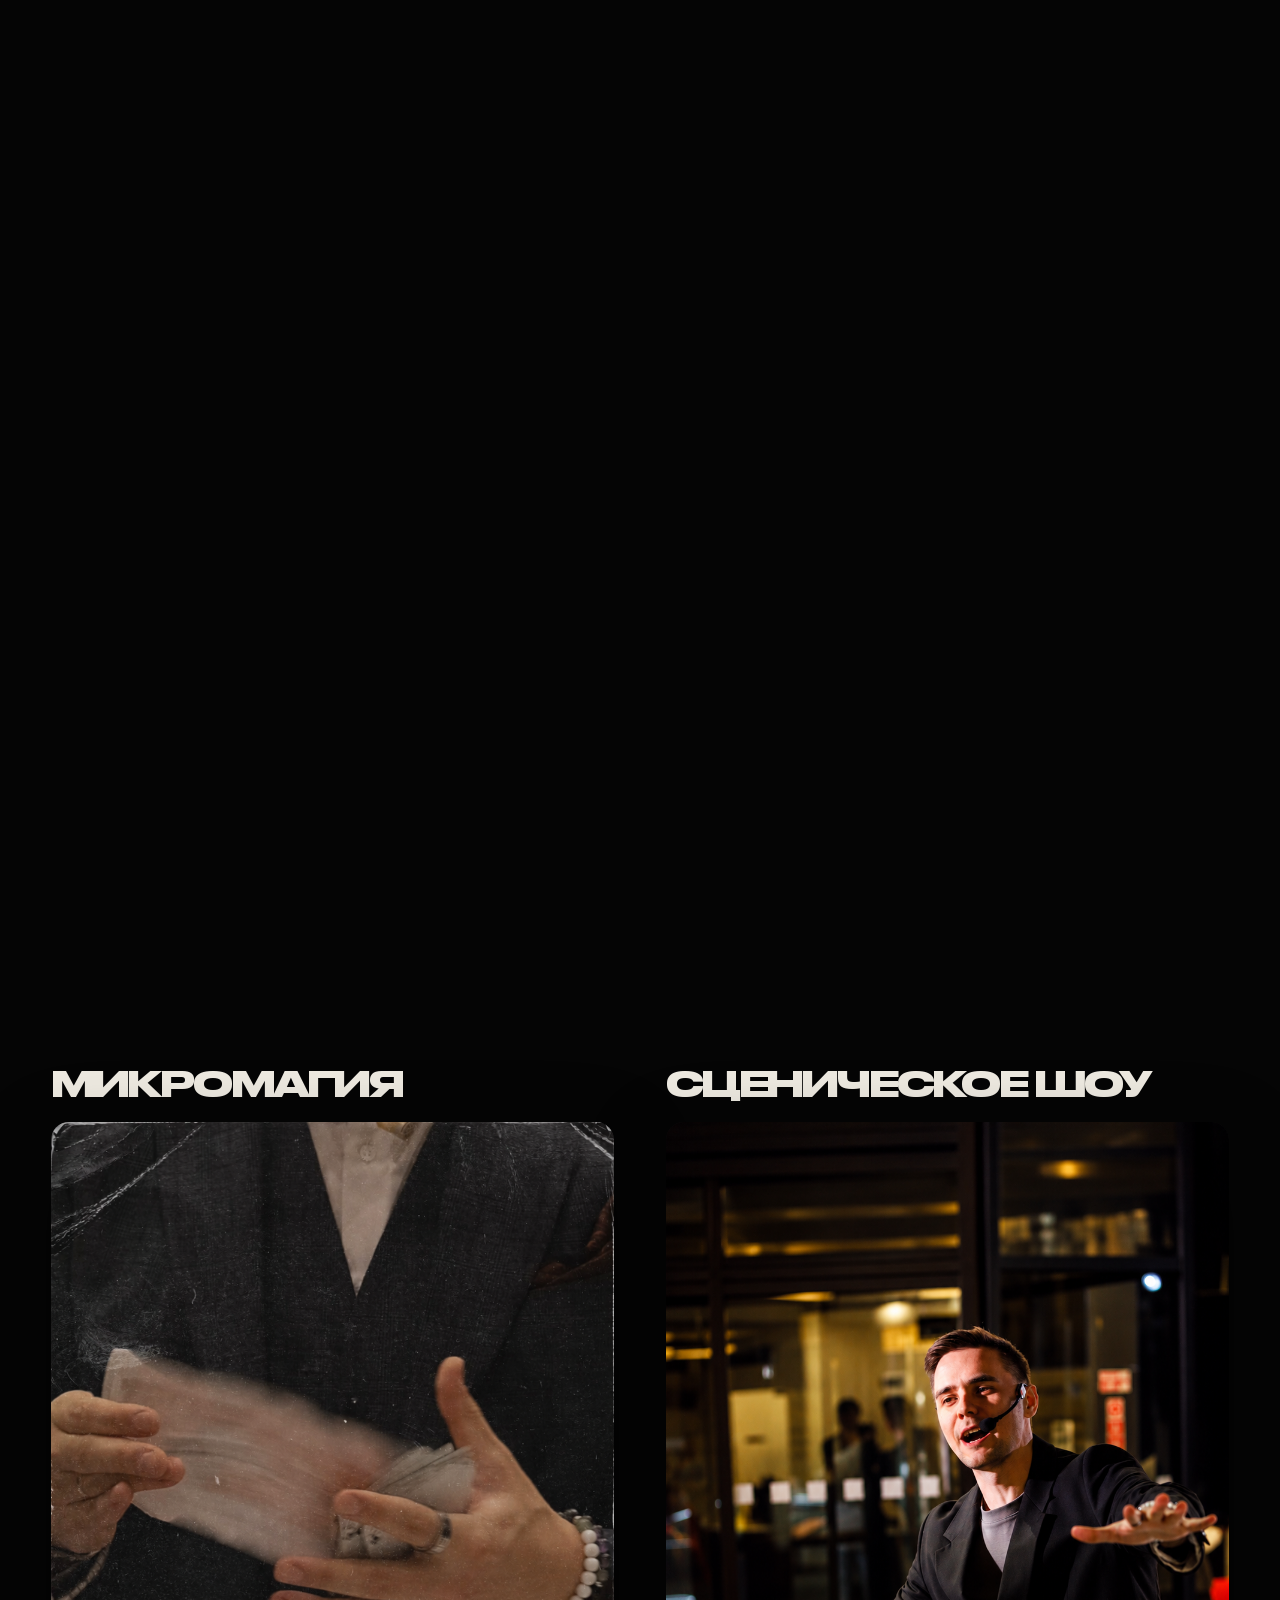
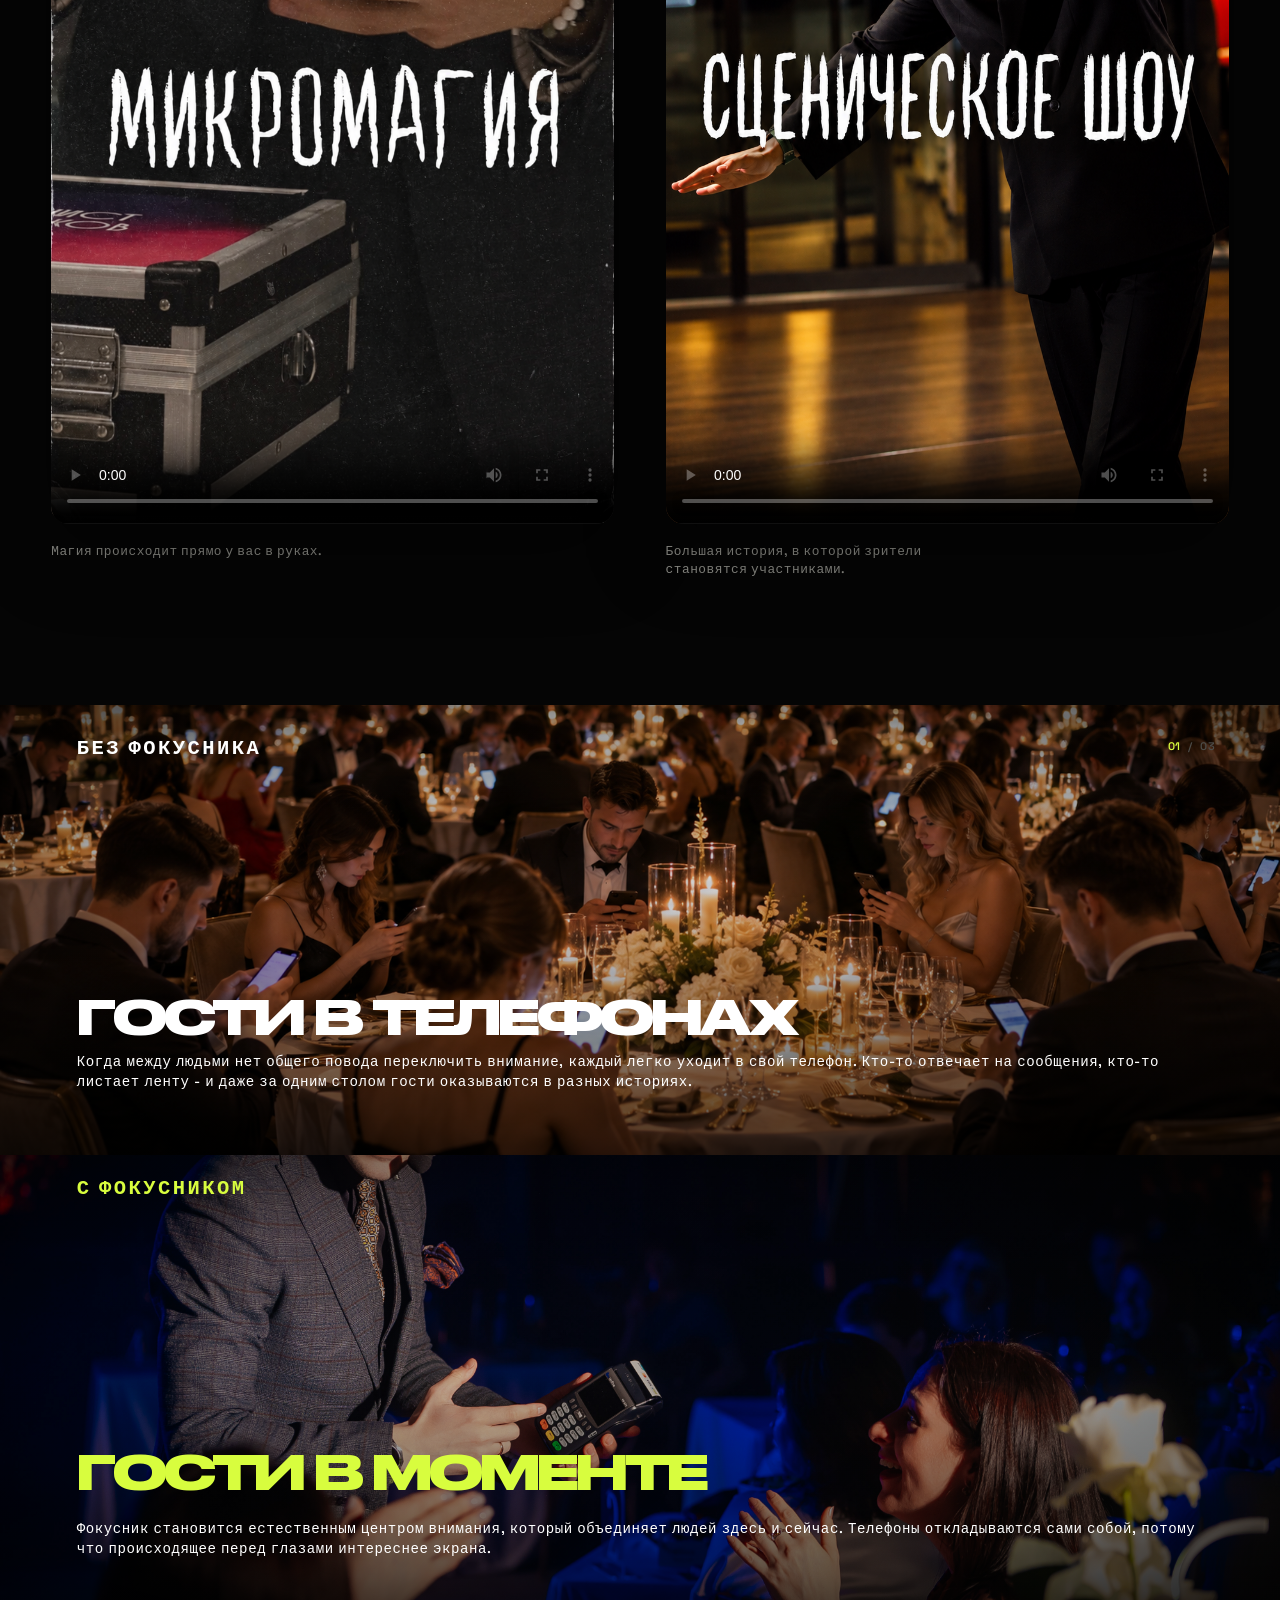
==== commit 30c69c36: "Add Instagram contact button to Scene 8" ====
--- a/index.html
+++ b/index.html
@@ -299,6 +299,11 @@
             <strong>МОЯ СТРАНИЦА ВК</strong>
             <small>ОТКРЫТЬ VK</small>
           </a>
+          <a class="scene8__action scene8__action--instagram" href="https://www.instagram.com/kalashnikov.magic/" target="_blank" rel="noopener noreferrer">
+            <span class="scene8__action-label">INSTAGRAM</span>
+            <strong>@KALASHNIKOV.MAGIC</strong>
+            <small>ОТКРЫТЬ INSTAGRAM*</small>
+          </a>
         </div>
       </div>
     </section><div class="format-modal" id="formatModal" aria-hidden="true">
--- a/style.css
+++ b/style.css
@@ -1312,9 +1312,9 @@
 /* =========================================================
    SCENE 7 — Instagram finale / native Juicer Slider
    ========================================================= */
-.scene7{position:relative;min-height:100vh;background:#050505;overflow:hidden}
+.scene7{position:relative;min-height:calc(100vh - 8vh);background:#050505;overflow:hidden}
 .scene7::before{content:"";position:absolute;inset:0;background:radial-gradient(circle at 82% 18%,rgba(216,253,62,.09),transparent 30%),linear-gradient(180deg,#050505 0%,#080808 52%,#050505 100%);pointer-events:none}
-.scene7__inner{position:relative;z-index:1;width:min(92vw,1420px);min-height:100vh;margin:0 auto;padding:10vh 0 6vh;display:grid;grid-template-columns:minmax(300px,.72fr) minmax(560px,1.28fr);grid-template-rows:1fr auto;column-gap:clamp(44px,6vw,104px);align-items:center}
+.scene7__inner{position:relative;z-index:1;width:min(92vw,1420px);min-height:100vh;margin:0 auto;padding:5vh 0 1vh;display:grid;grid-template-columns:minmax(300px,.72fr) minmax(560px,1.28fr);grid-template-rows:1fr auto;column-gap:clamp(44px,6vw,104px);align-items:center}
 .scene7__header{align-self:center;justify-self:start;max-width:560px;width:100%;display:flex;flex-direction:column;align-items:flex-start;text-align:left}
 .scene7__eyebrow{margin:0 0 20px;color:var(--lime);font:700 11px/1 var(--mono);letter-spacing:.18em}
 .scene7__header h2{margin:0;color:#fff;font:900 clamp(24px,2.6vw,40px)/.88 'KalashnikovHead',Inter,Arial,sans-serif;letter-spacing:-.06em;text-align:left;text-transform:uppercase}
@@ -1328,7 +1328,7 @@
 .scene7__profile-arrow{margin-left:10px;color:var(--lime);font-size:22px;transition:transform .35s var(--ease)}
 .scene7__profile:hover .scene7__profile-arrow{transform:translate(3px,-3px)}
 .scene7__feed-wrap{width:100%;max-width:920px;min-width:0;justify-self:end;align-self:center}
-.scene7__feed-heading{display:flex;justify-content:space-between;gap:20px;margin:0 0 12px;padding:0 2px;font:600 9px/1 var(--mono);letter-spacing:.16em;color:#666;text-transform:uppercase}
+.scene7__feed-heading{display:flex;justify-content:space-between;gap:20px;margin:0 0 8px;padding:0 2px;font:600 9px/1 var(--mono);letter-spacing:.16em;color:#666;text-transform:uppercase}
 .scene7__feed-heading span:last-child{color:#8c8c86}
 
 .scene7__feed-wrap{width:100%;max-width:920px;min-width:0;justify-self:end;align-self:center}
@@ -1339,7 +1339,7 @@
   .scene7__inner{
     width:88vw;
     min-height:100vh;
-    padding:10vh 0 7vh;
+    padding:7vh 0 3vh;
     display:flex;
     flex-direction:column;
     align-items:stretch;
@@ -1471,7 +1471,7 @@
   justify-content:space-between;
   align-items:center;
   gap:20px;
-  padding-top:20px;
+  padding-top:0;
   color:#4e4e4a;
   font:500 9px/1.4 var(--mono);
   letter-spacing:.04em;
@@ -1497,6 +1497,7 @@
     gap:14px 18px;
   }
   .basement__legal{padding-top:22px}
+  .basement__bottom{padding-top:0}
   .basement__legal,.basement__bottom{font-size:8px}
   .basement__bottom{
     flex-direction:column;
@@ -1510,3 +1511,8 @@
 @media(max-width:820px){
   .scene5__header h2{font-size:clamp(22px,6.3vw,38px)}
 }
+
+
+/* Reduce the visual gap before Scene 8. */
+.scene8{margin-top:-3vh}
+@media(max-width:820px){.scene8{margin-top:-4vh}}
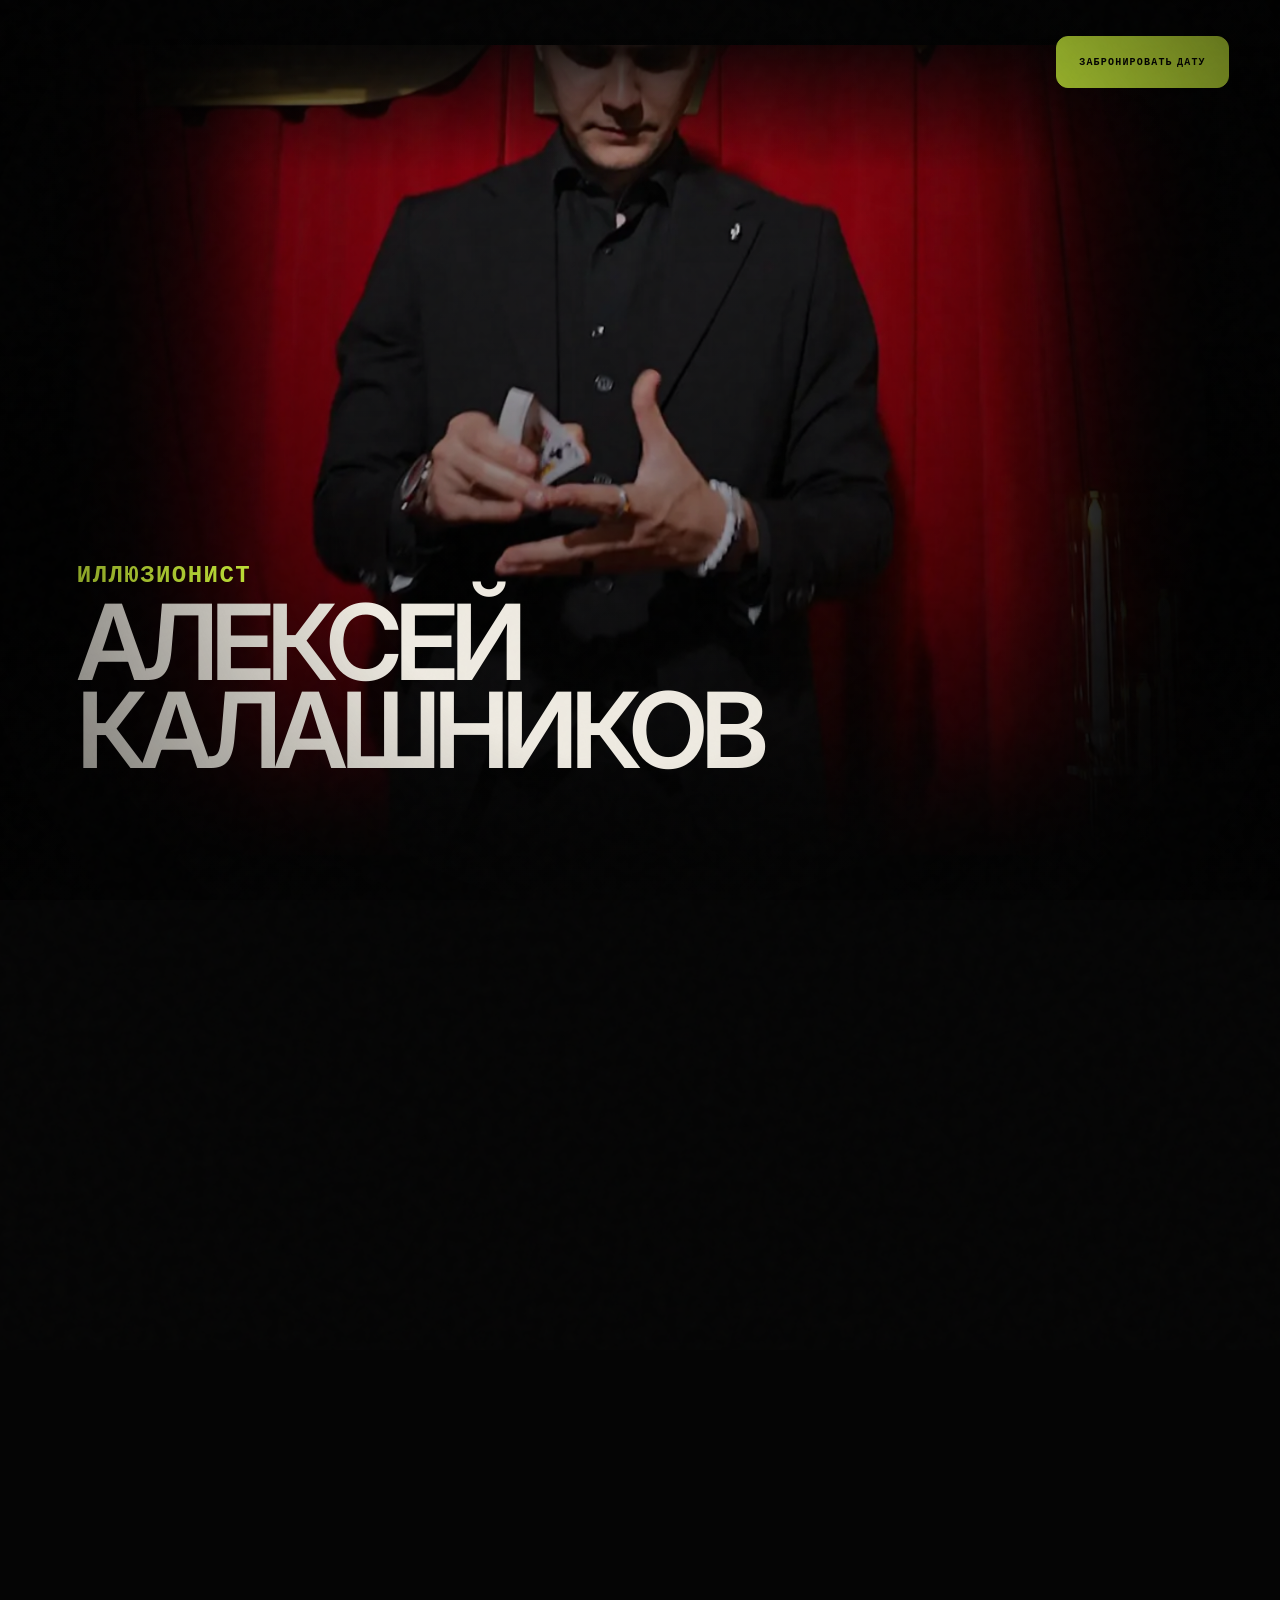
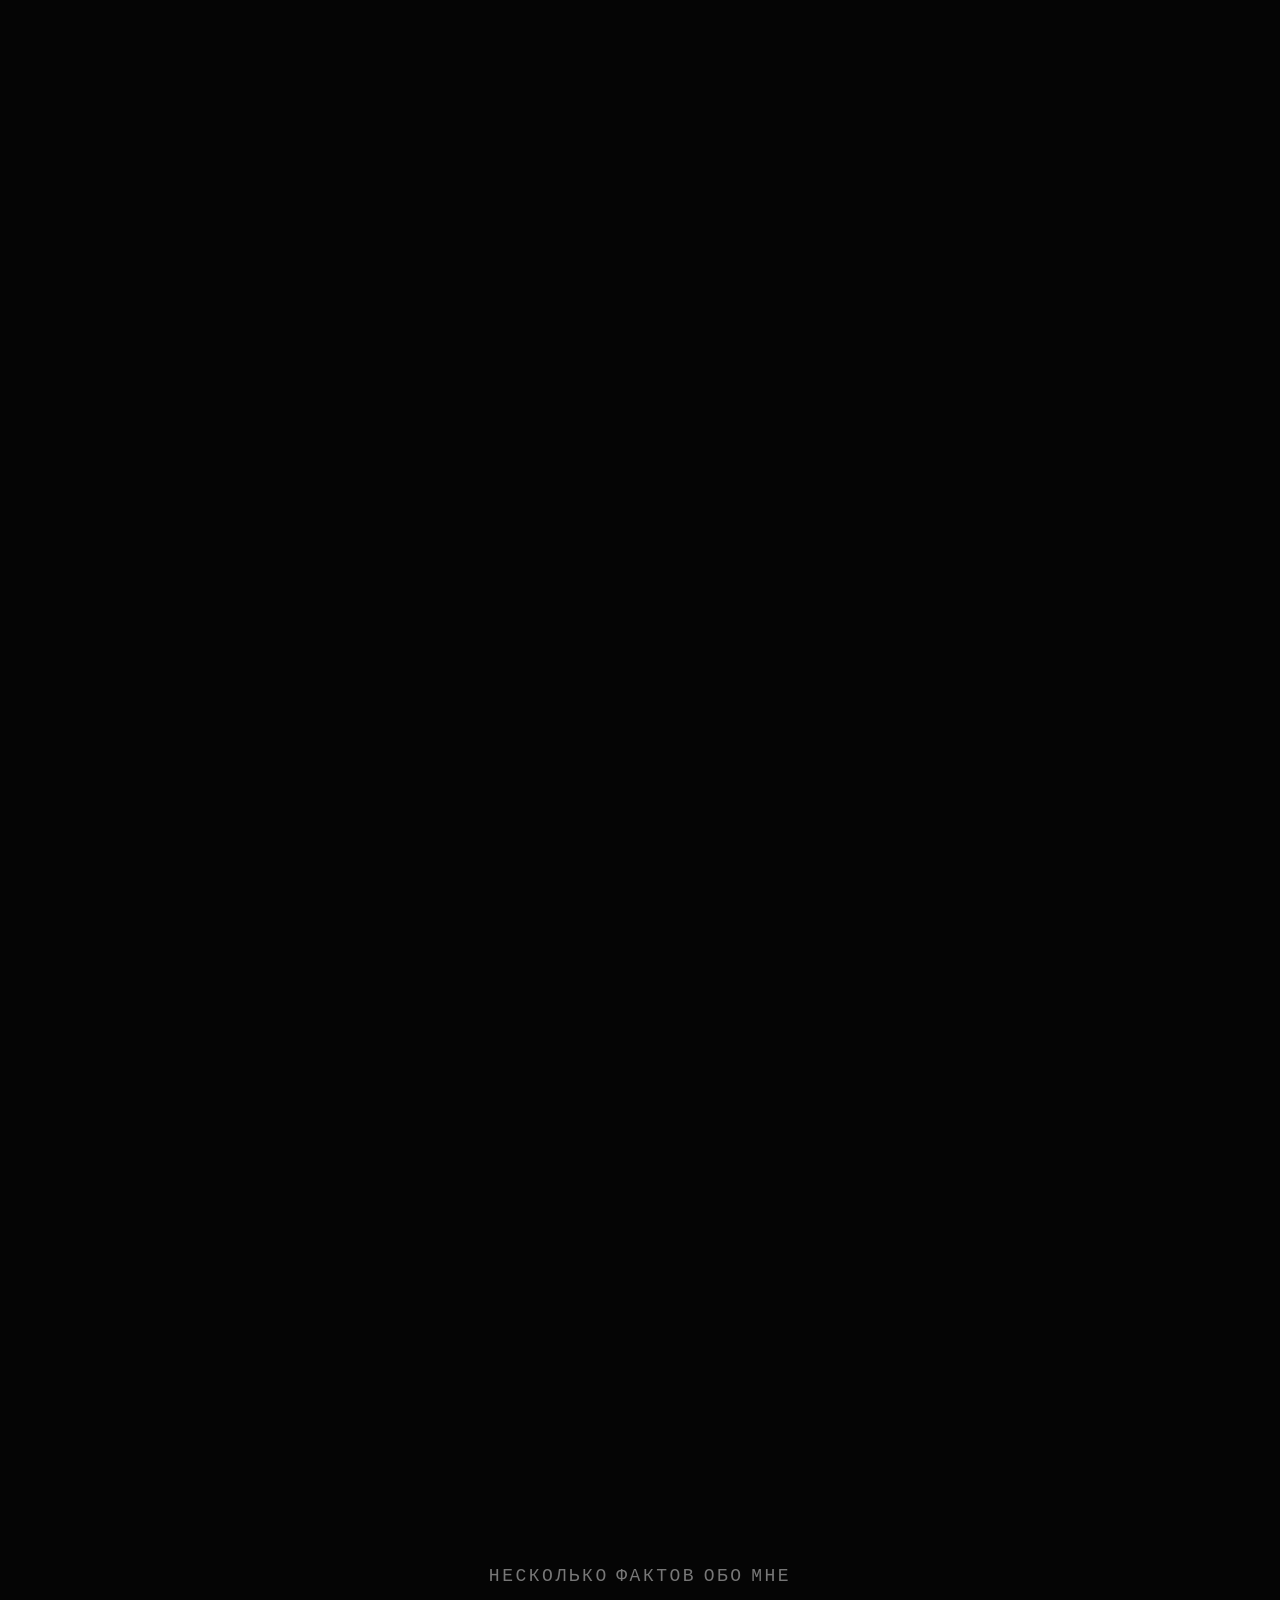
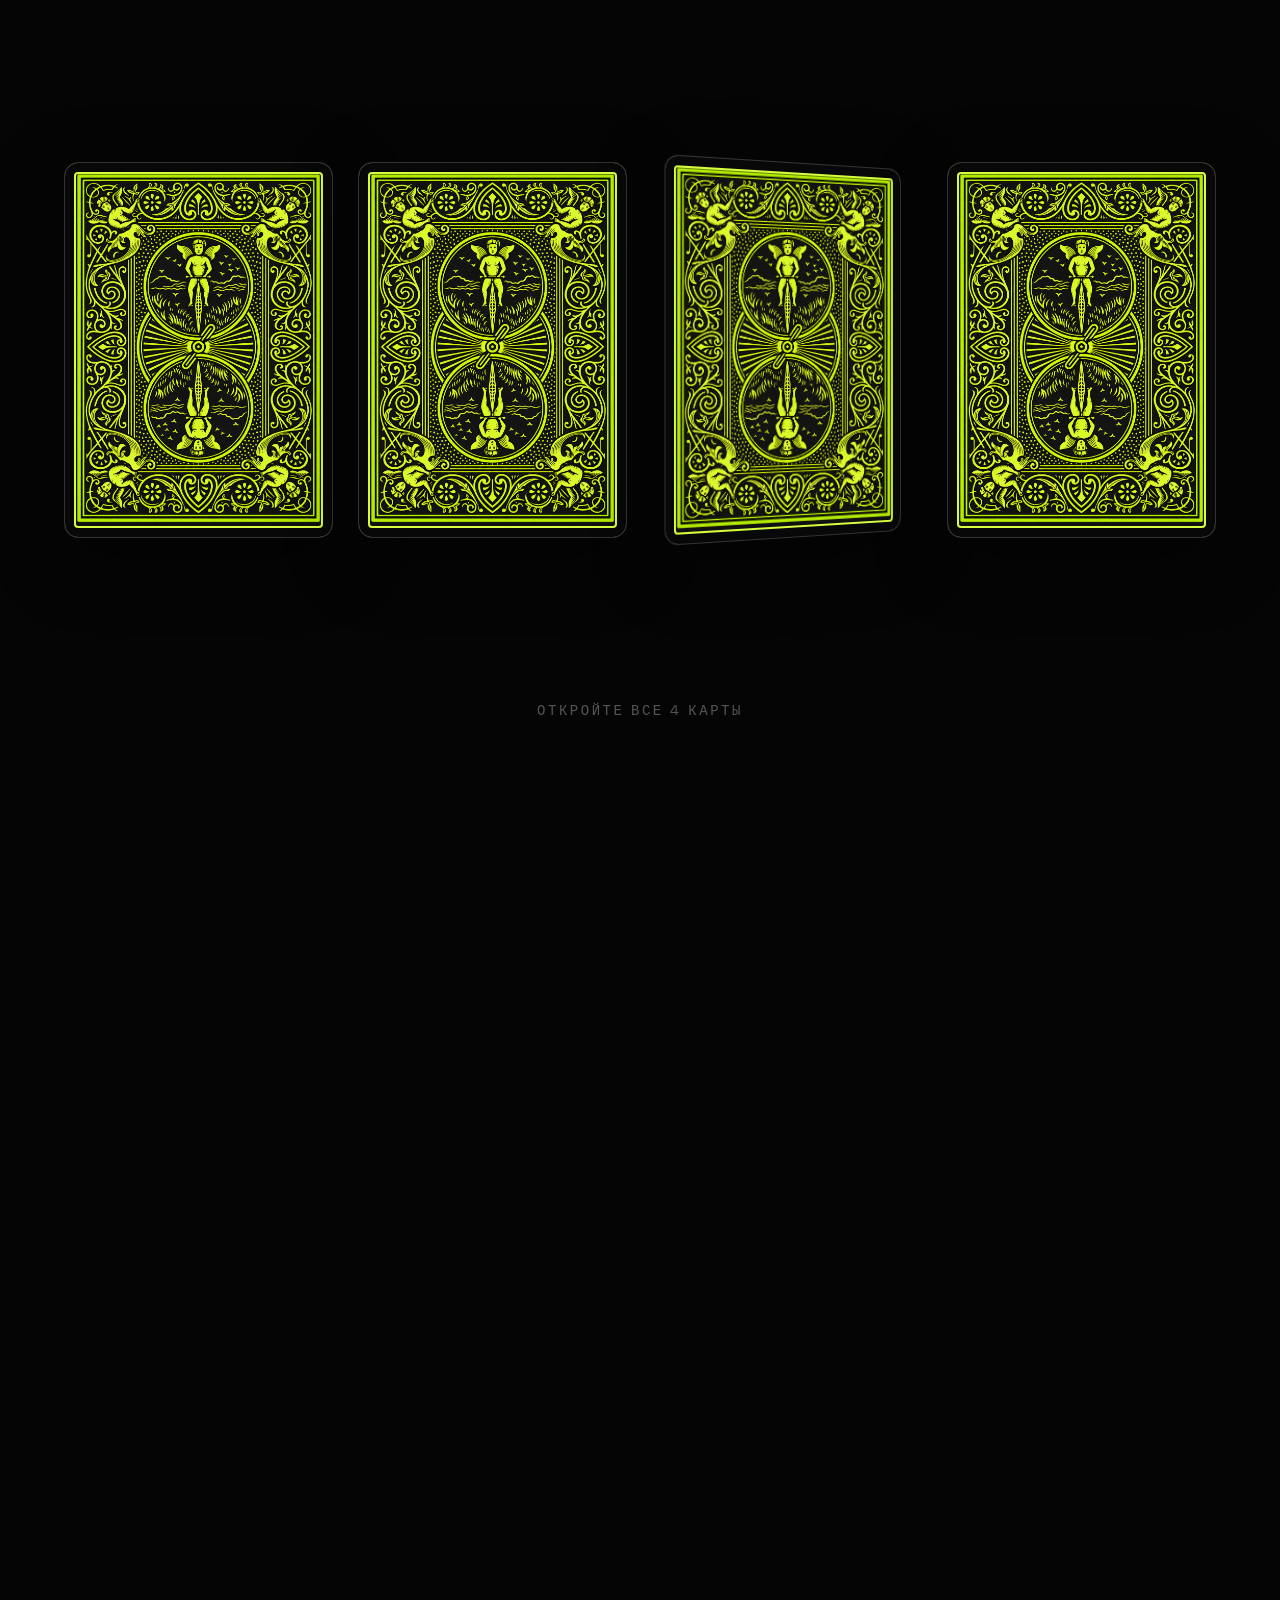
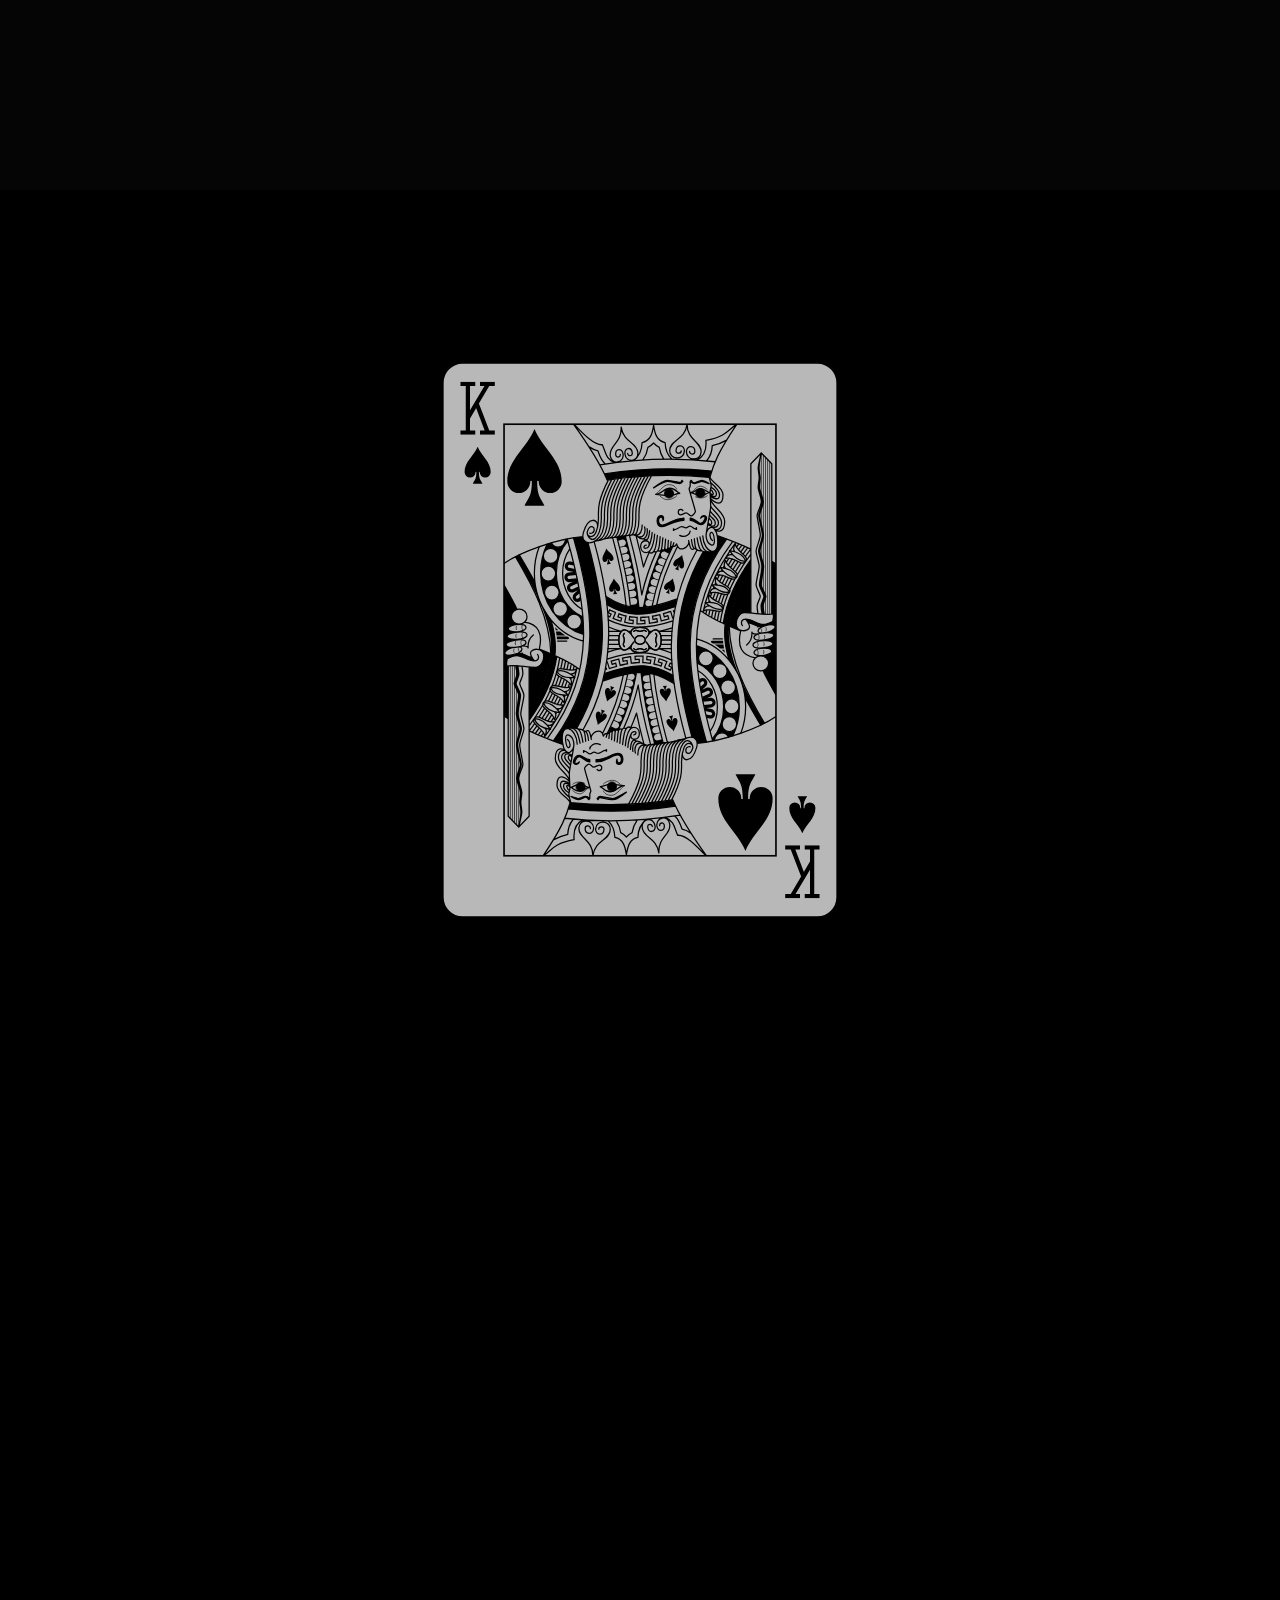
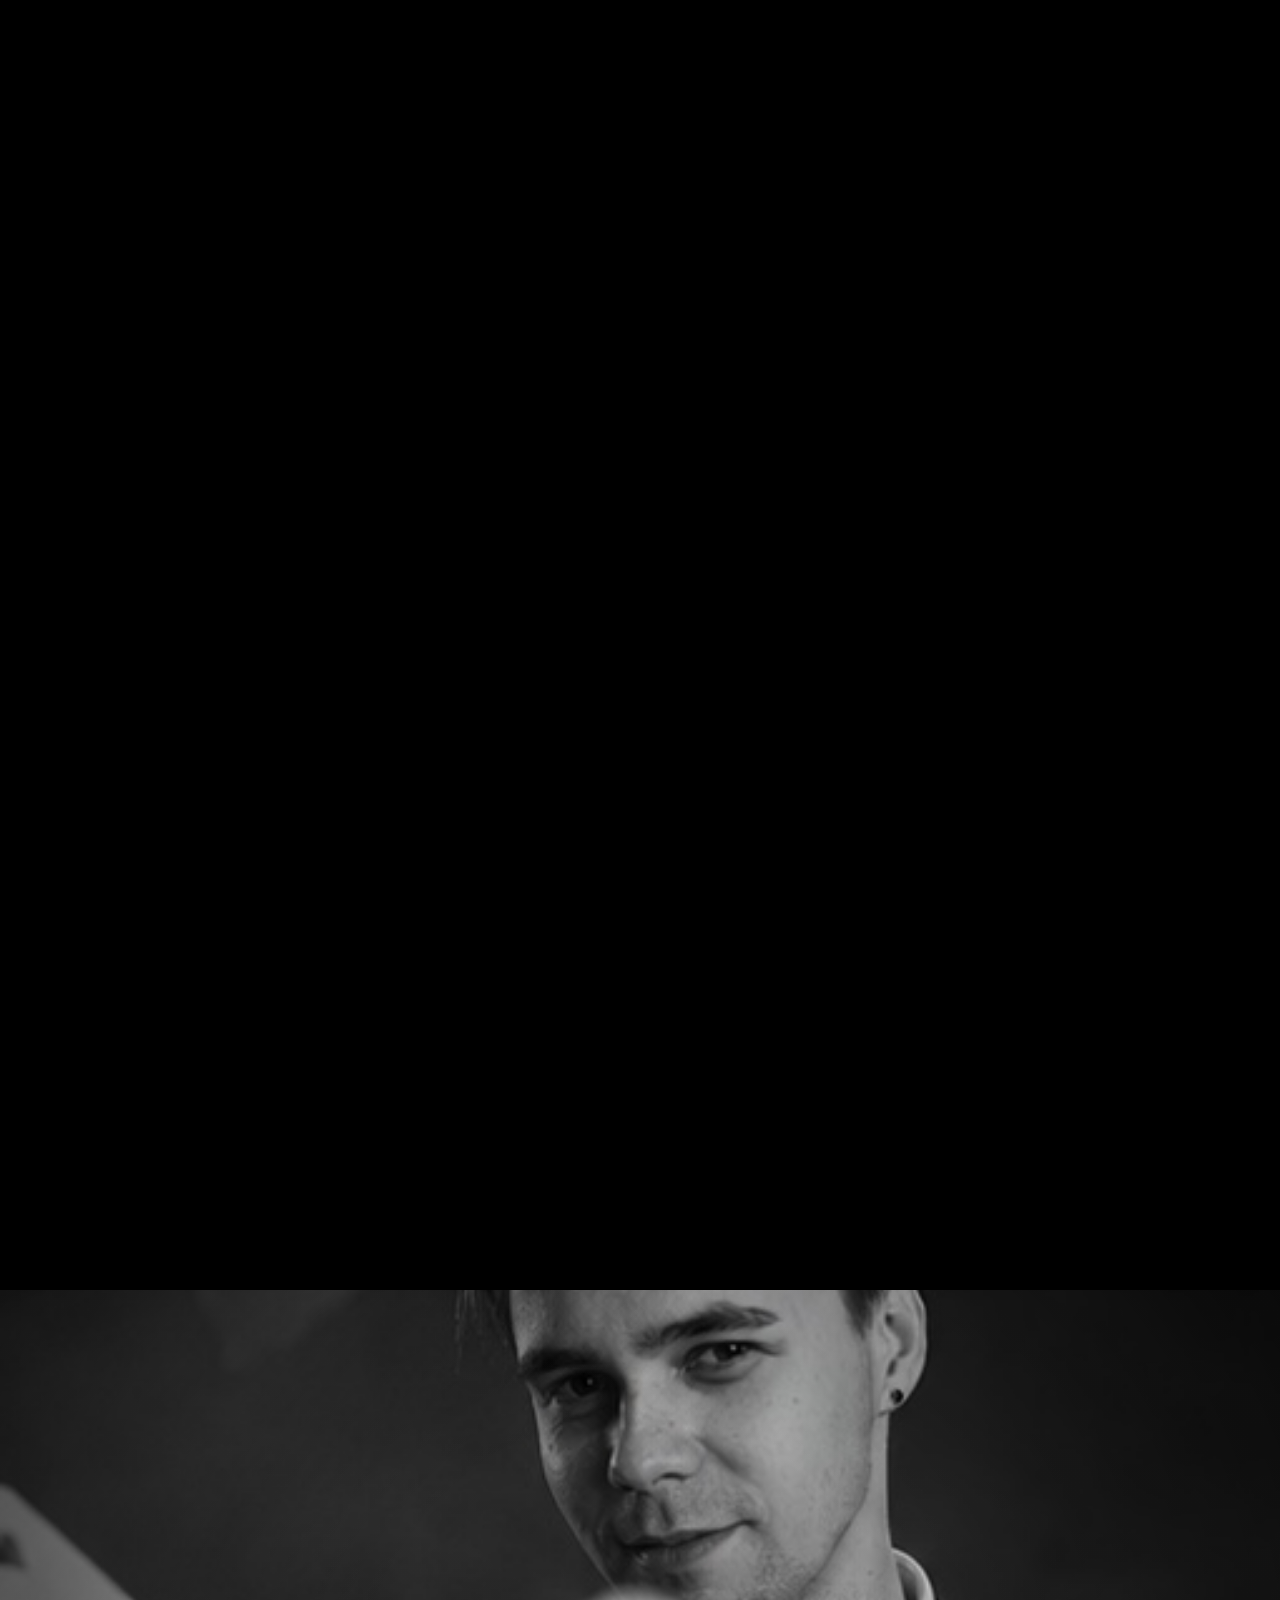
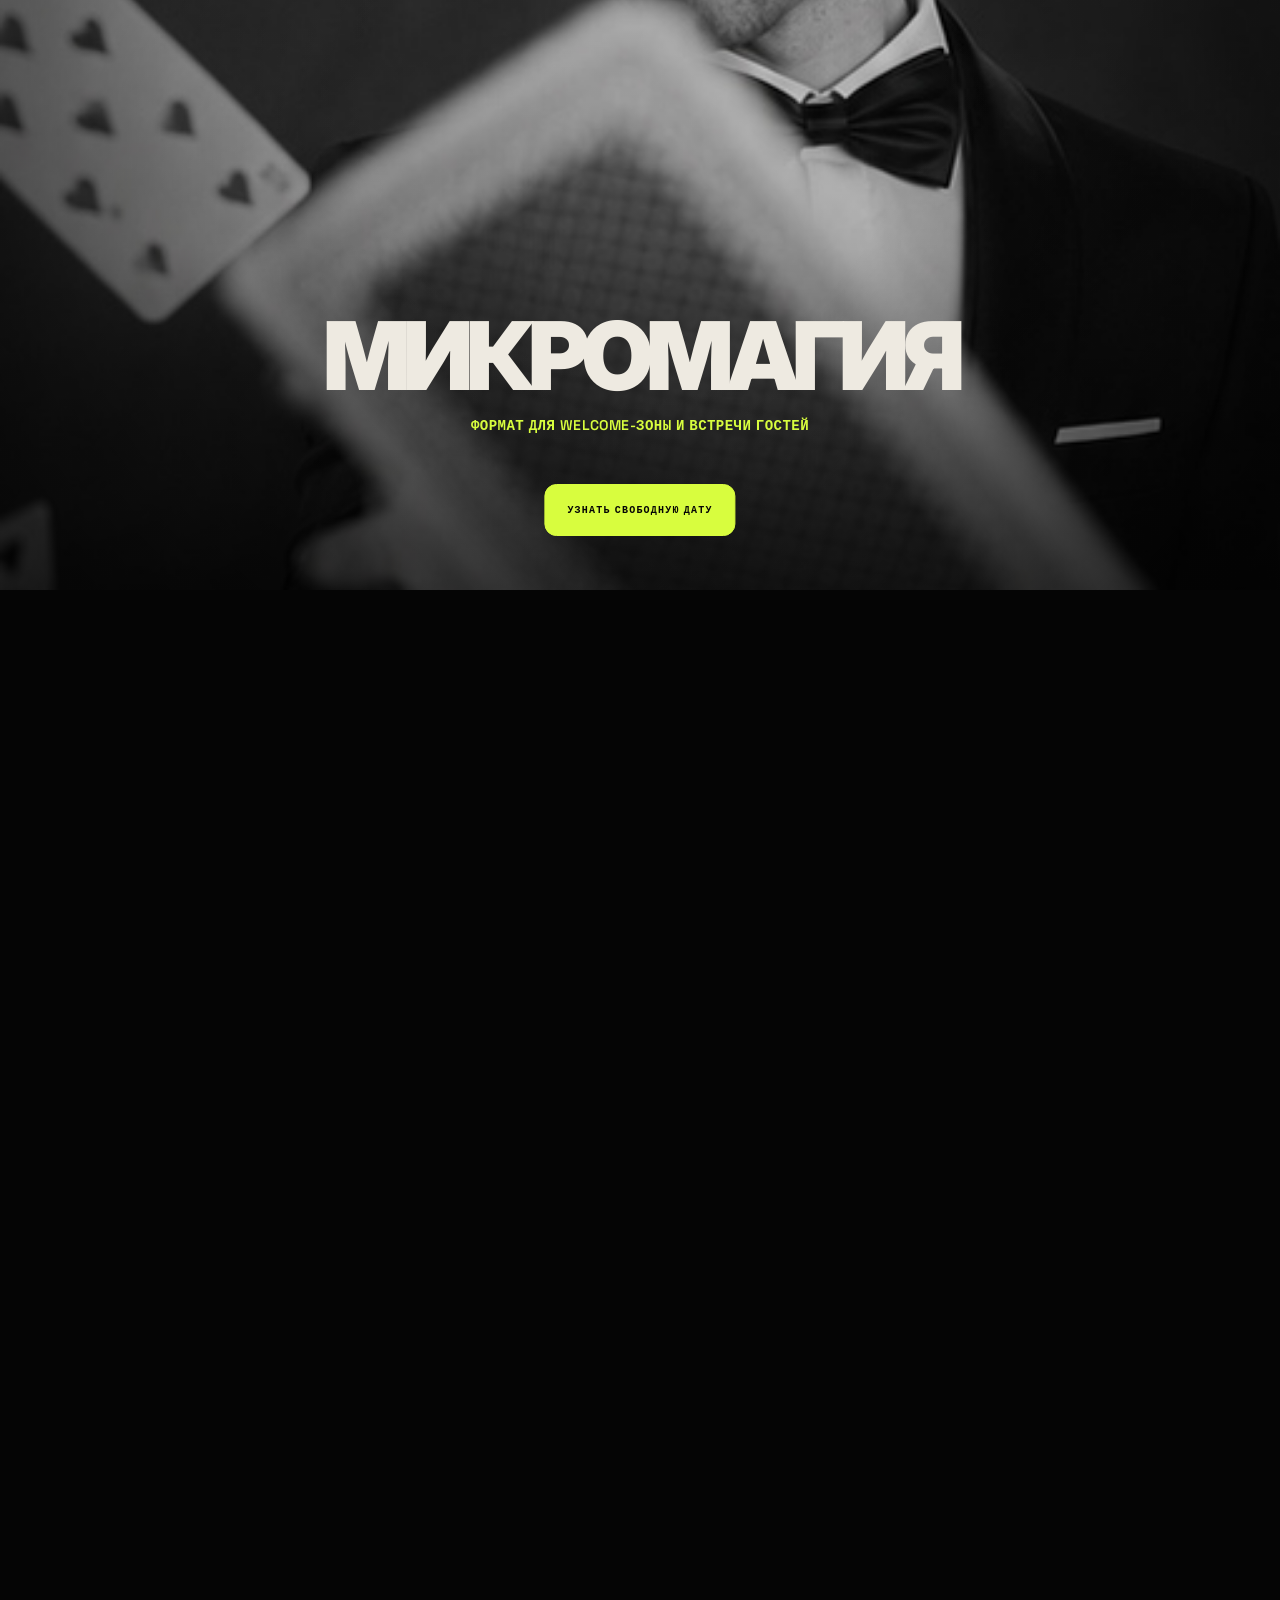
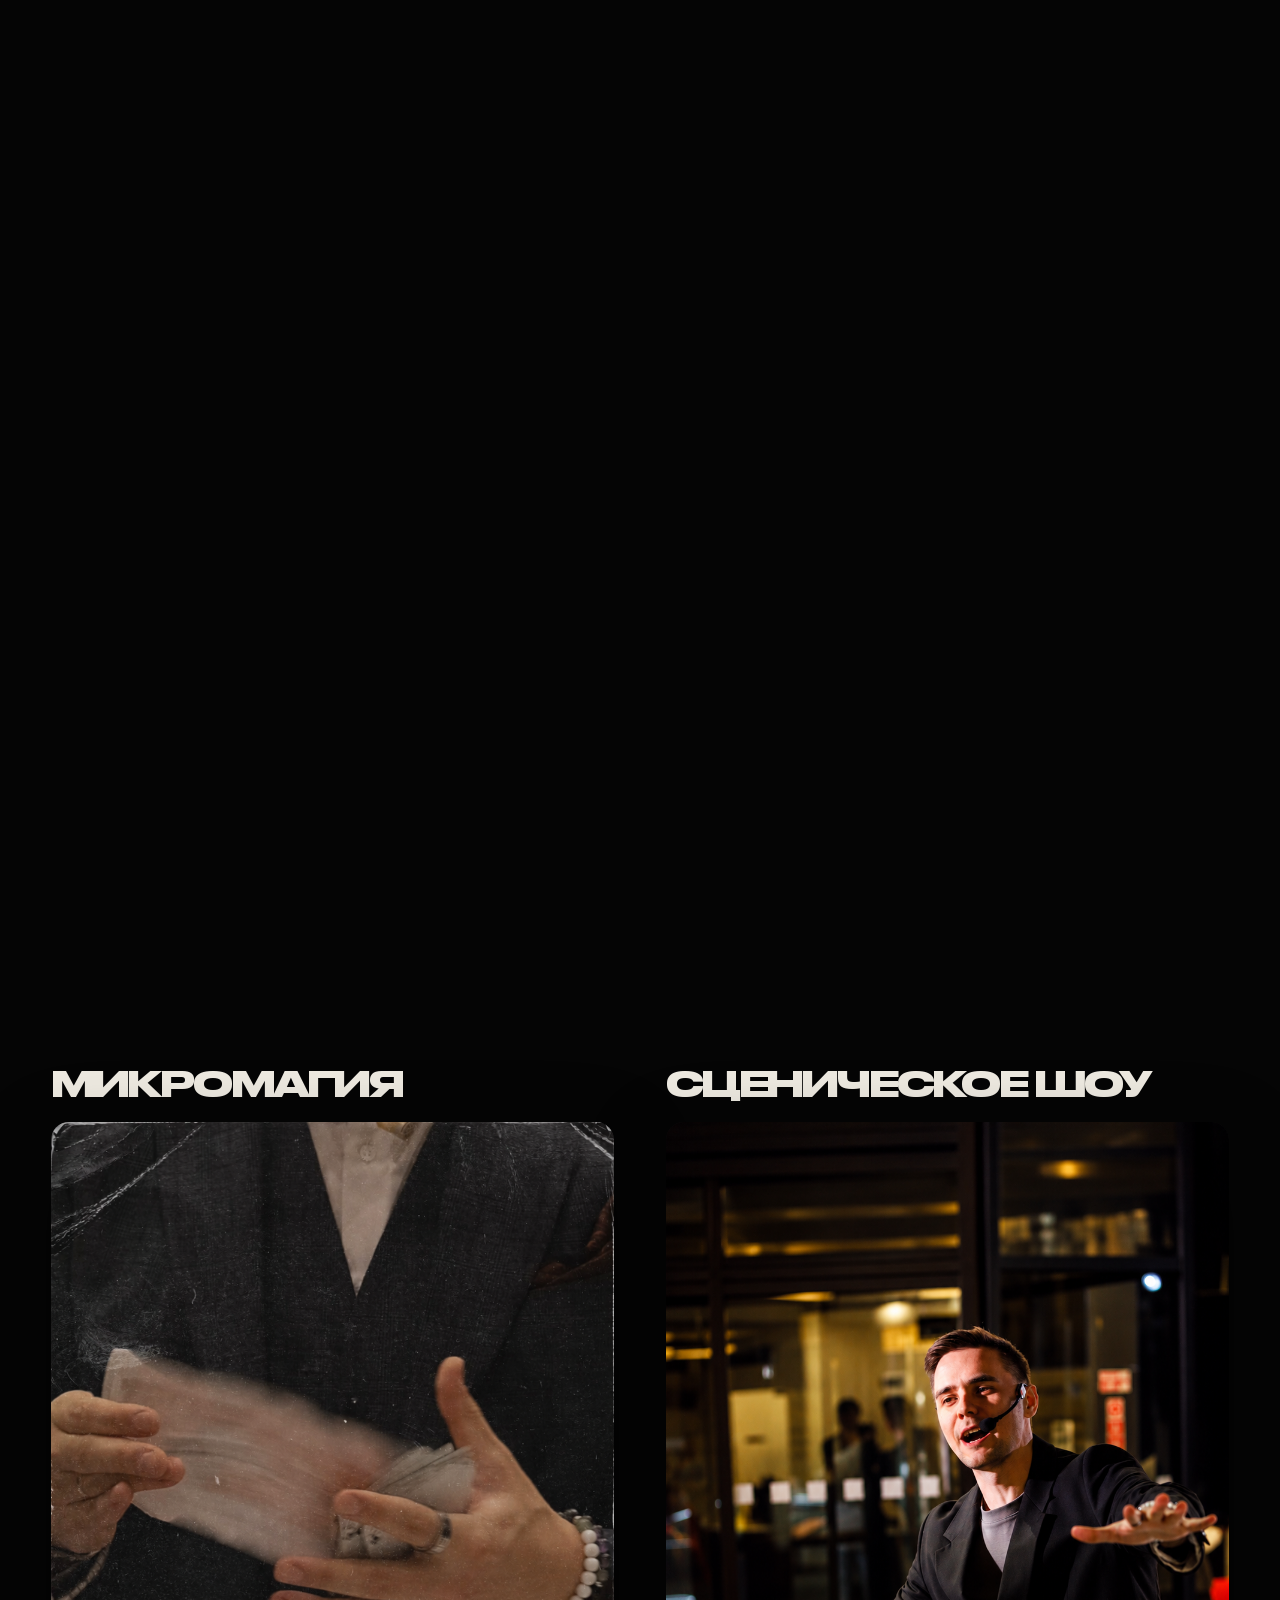
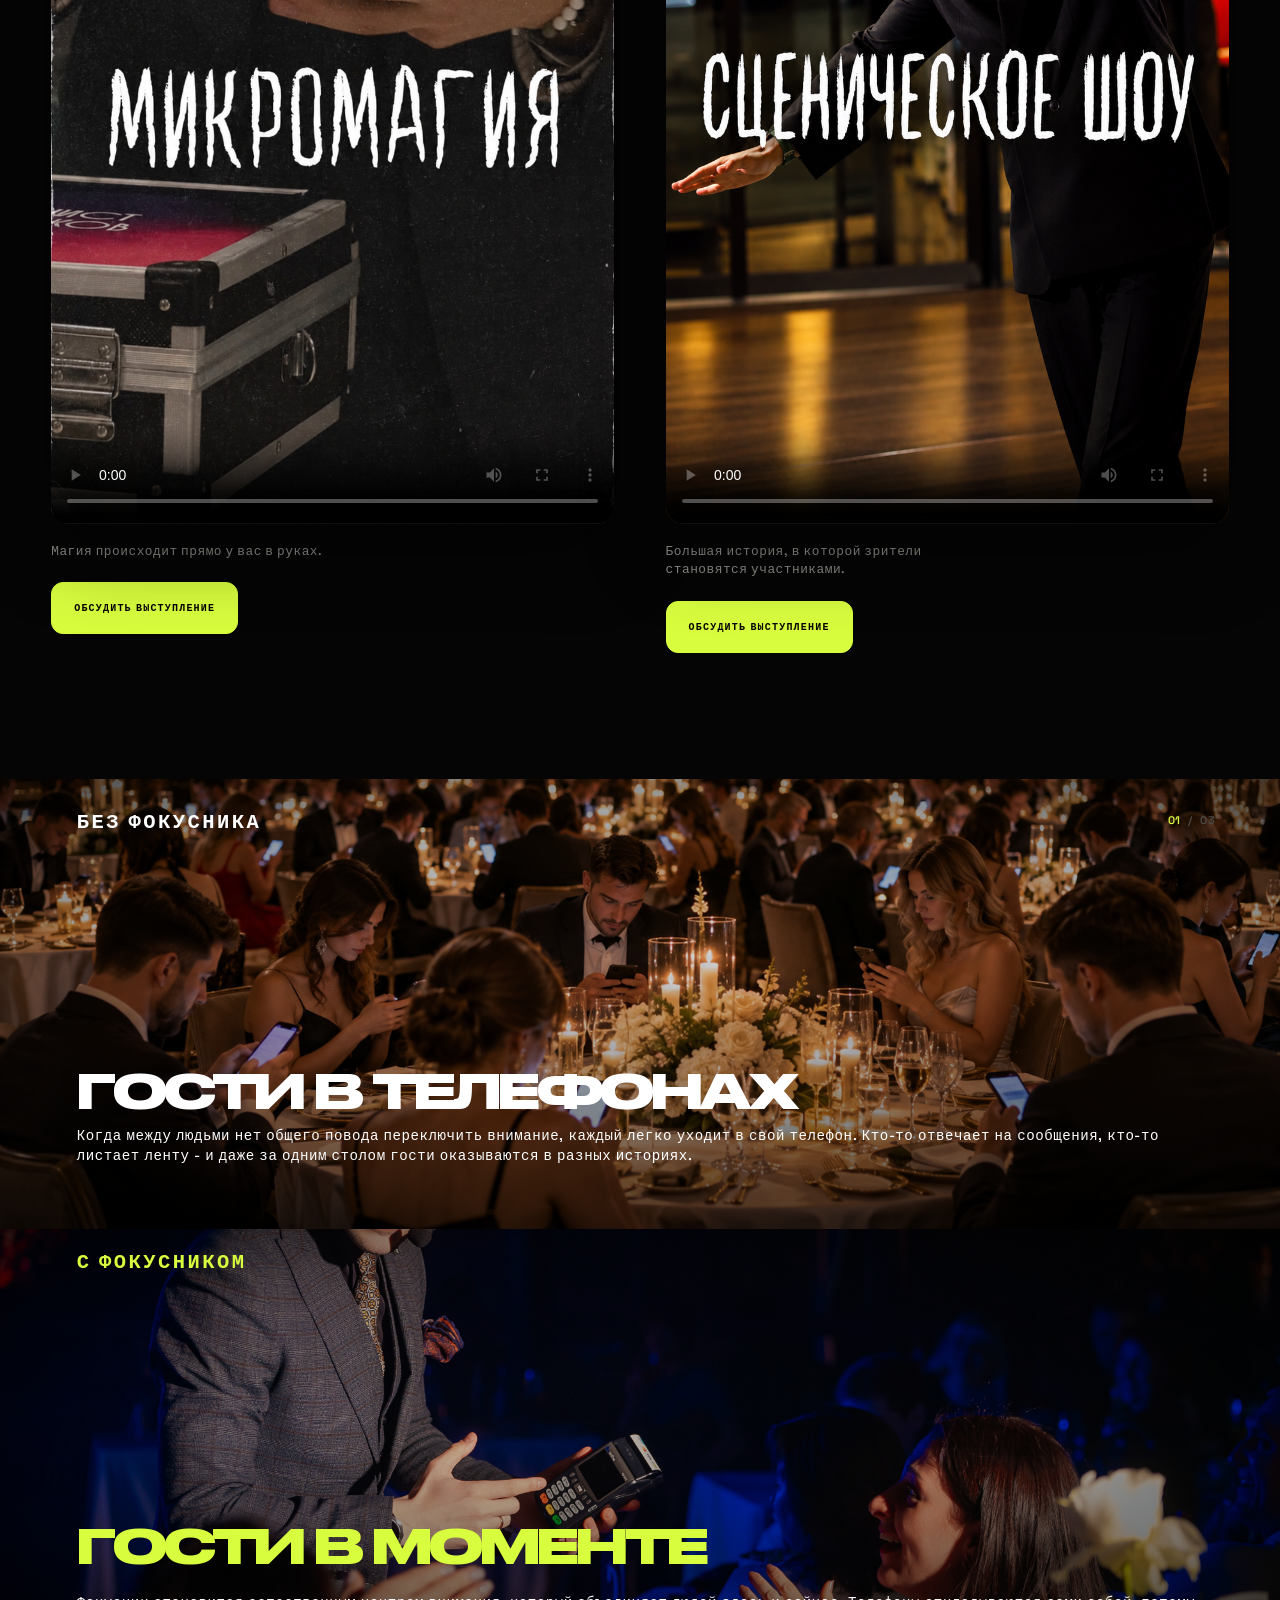
==== commit f955831b: "Add subtle booking CTAs across key scenes" ====
--- a/index.html
+++ b/index.html
@@ -32,6 +32,7 @@
           <canvas class="hero__canvas" id="heroCanvas"></canvas>
         </div>
         <div class="hero__scrim"></div>
+        <a class="scene-booking-cta scene-booking-cta--hero" href="#scene8">ЗАБРОНИРОВАТЬ ДАТУ</a>
         <div class="hero__title" data-hero-title>
           <p class="hero__eyebrow">ИЛЛЮЗИОНИСТ</p>
           <h1>АЛЕКСЕЙ<br>КАЛАШНИКОВ</h1>
@@ -169,6 +170,7 @@
             <span class="scene4__headline-subtitle">ВСТРЕЧА ГОСТЕЙ НА WELCOME-ЗОНЕ + ИНТЕРАКТИВНОЕ ШОУ ВО ВРЕМЯ БАНКЕТНОЙ ЧАСТИ МЕРОПРИЯТИЯ</span>
           </div>
         </div>
+        <a class="scene-booking-cta scene-booking-cta--scene4" href="#scene8">УЗНАТЬ СВОБОДНУЮ ДАТУ</a>
         <div class="scene4__next-prompt" id="scene4NextPrompt" aria-hidden="true">
           <span class="scene4__next-text">СЕЙЧАС РАССКАЖУ ВСЁ ПОДРОБНЕЕ</span>
           <span class="scene4__next-arrows" aria-hidden="true"><i>↓</i><i>↓</i><i>↓</i></span>
@@ -186,6 +188,7 @@
             <video class="scene5__video" src="assets/video/micro.mp4" poster="micro-preview.PNG" controls playsinline preload="metadata"></video>
           </div>
           <p class="scene5__description">Магия происходит прямо у вас в руках.</p>
+          <a class="scene-booking-cta scene5__booking-cta" href="#scene8">ОБСУДИТЬ ВЫСТУПЛЕНИЕ</a>
         </article>
         <article class="scene5__card scene5__card--stage">
           <div class="scene5__header">
@@ -195,6 +198,7 @@
             <video class="scene5__video" src="assets/video/stage.mp4" poster="stage-preview.PNG" controls playsinline preload="metadata"></video>
           </div>
           <p class="scene5__description">Большая история, в которой зрители становятся участниками.</p>
+          <a class="scene-booking-cta scene5__booking-cta" href="#scene8">ОБСУДИТЬ ВЫСТУПЛЕНИЕ</a>
         </article>
       </div>
     </section>
--- a/style.css
+++ b/style.css
@@ -1516,3 +1516,64 @@
 /* Reduce the visual gap before Scene 8. */
 .scene8{margin-top:-3vh}
 @media(max-width:820px){.scene8{margin-top:-4vh}}
+
+
+/* =========================================================
+   BOOKING CTA — shared anchor buttons
+   ========================================================= */
+.scene-booking-cta{
+  display:inline-flex;
+  align-items:center;
+  justify-content:center;
+  min-height:52px;
+  padding:0 22px;
+  border:1px solid var(--lime);
+  border-radius:12px;
+  background:var(--lime);
+  color:#050505;
+  text-decoration:none;
+  font:800 10px/1 var(--mono);
+  letter-spacing:.12em;
+  text-transform:uppercase;
+  transition:transform .35s var(--ease),box-shadow .35s ease,background .25s ease;
+}
+.scene-booking-cta:hover{
+  transform:translateY(-3px);
+  box-shadow:0 14px 34px rgba(216,253,62,.18);
+}
+.scene-booking-cta--hero{
+  position:absolute;
+  top:4vh;
+  right:4vw;
+  z-index:8;
+}
+.scene4 .scene-booking-cta{
+  position:absolute;
+  left:50%;
+  bottom:6vh;
+  transform:translateX(-50%);
+  z-index:12;
+}
+.scene4 .scene-booking-cta:hover{transform:translate(-50%,-3px)}
+.scene5__booking-cta{
+  margin-top:22px;
+}
+@media(max-width:820px){
+  .scene-booking-cta{
+    min-height:46px;
+    padding:0 17px;
+    border-radius:10px;
+    font-size:9px;
+  }
+  .scene-booking-cta--hero{
+    top:3vh;
+    right:5vw;
+  }
+  .scene4 .scene-booking-cta{
+    left:50%;
+    bottom:4vh;
+  }
+  .scene5__booking-cta{
+    margin-top:16px;
+  }
+}
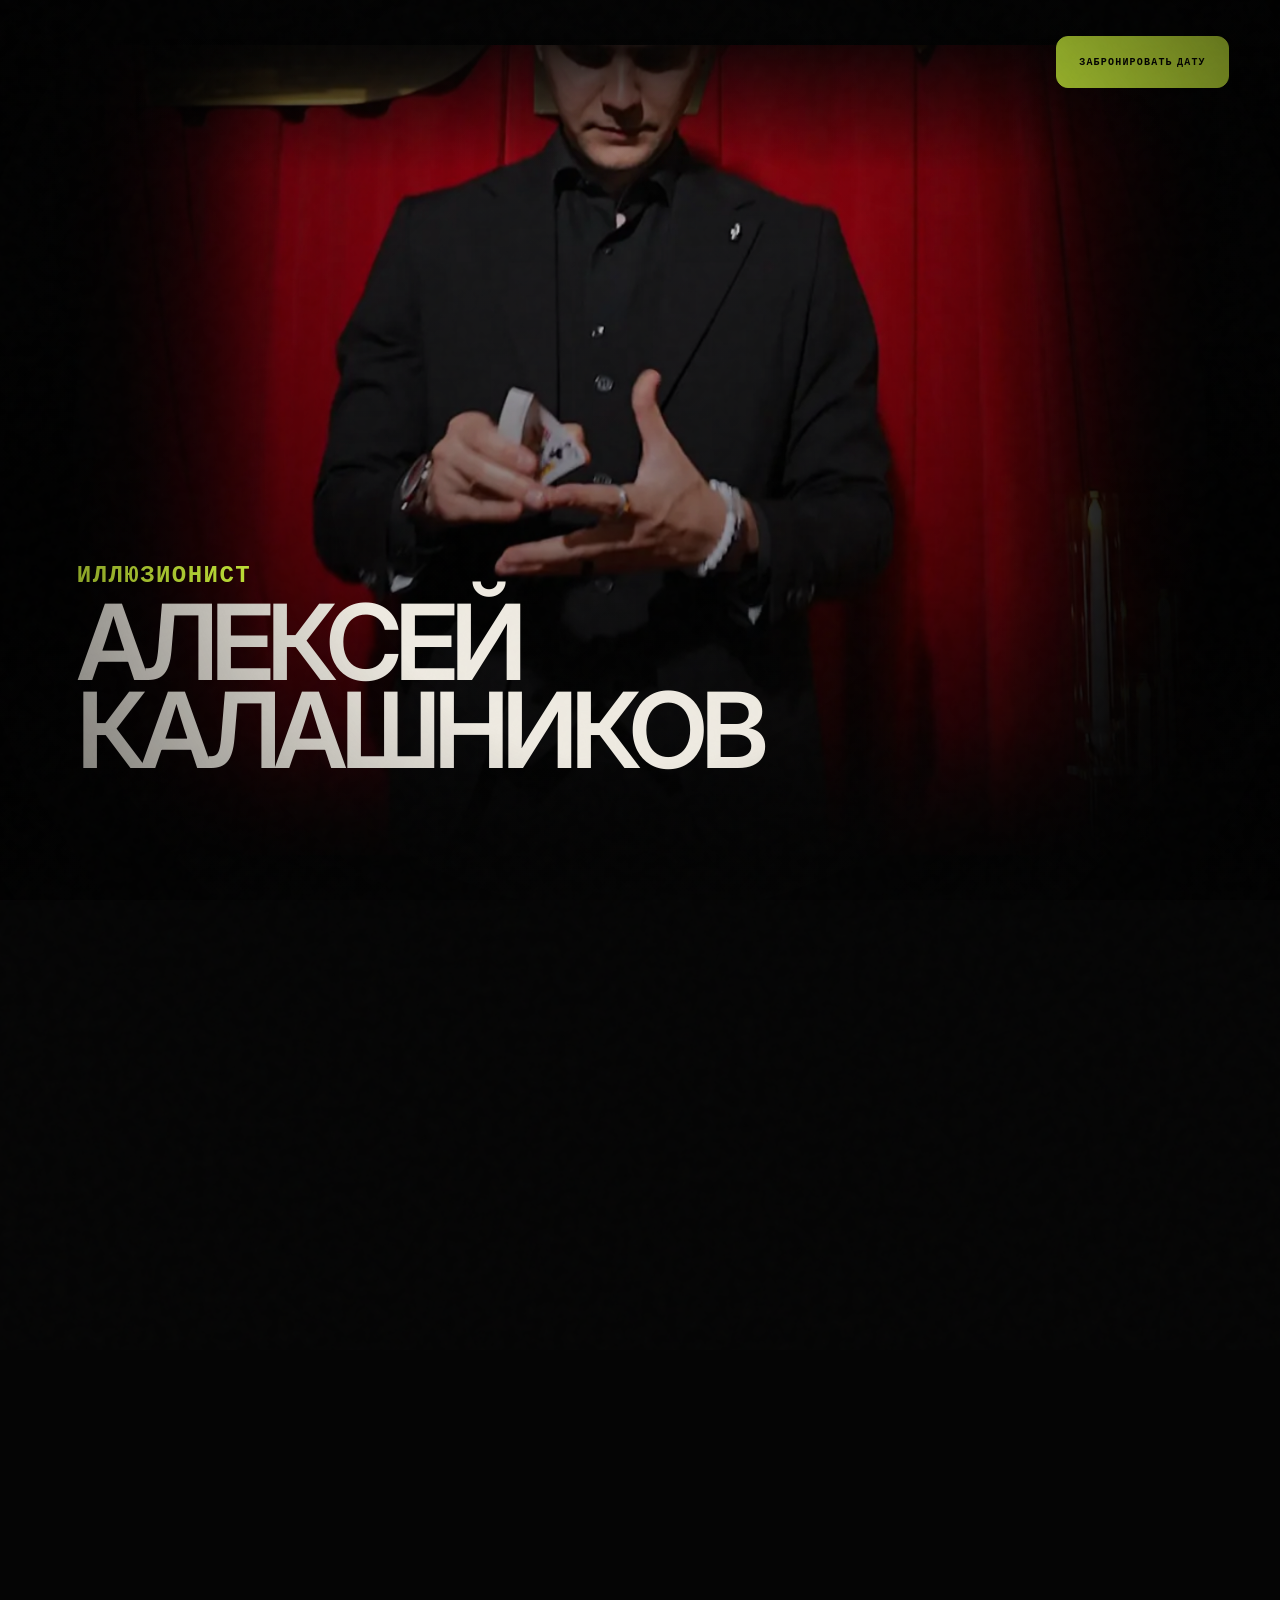
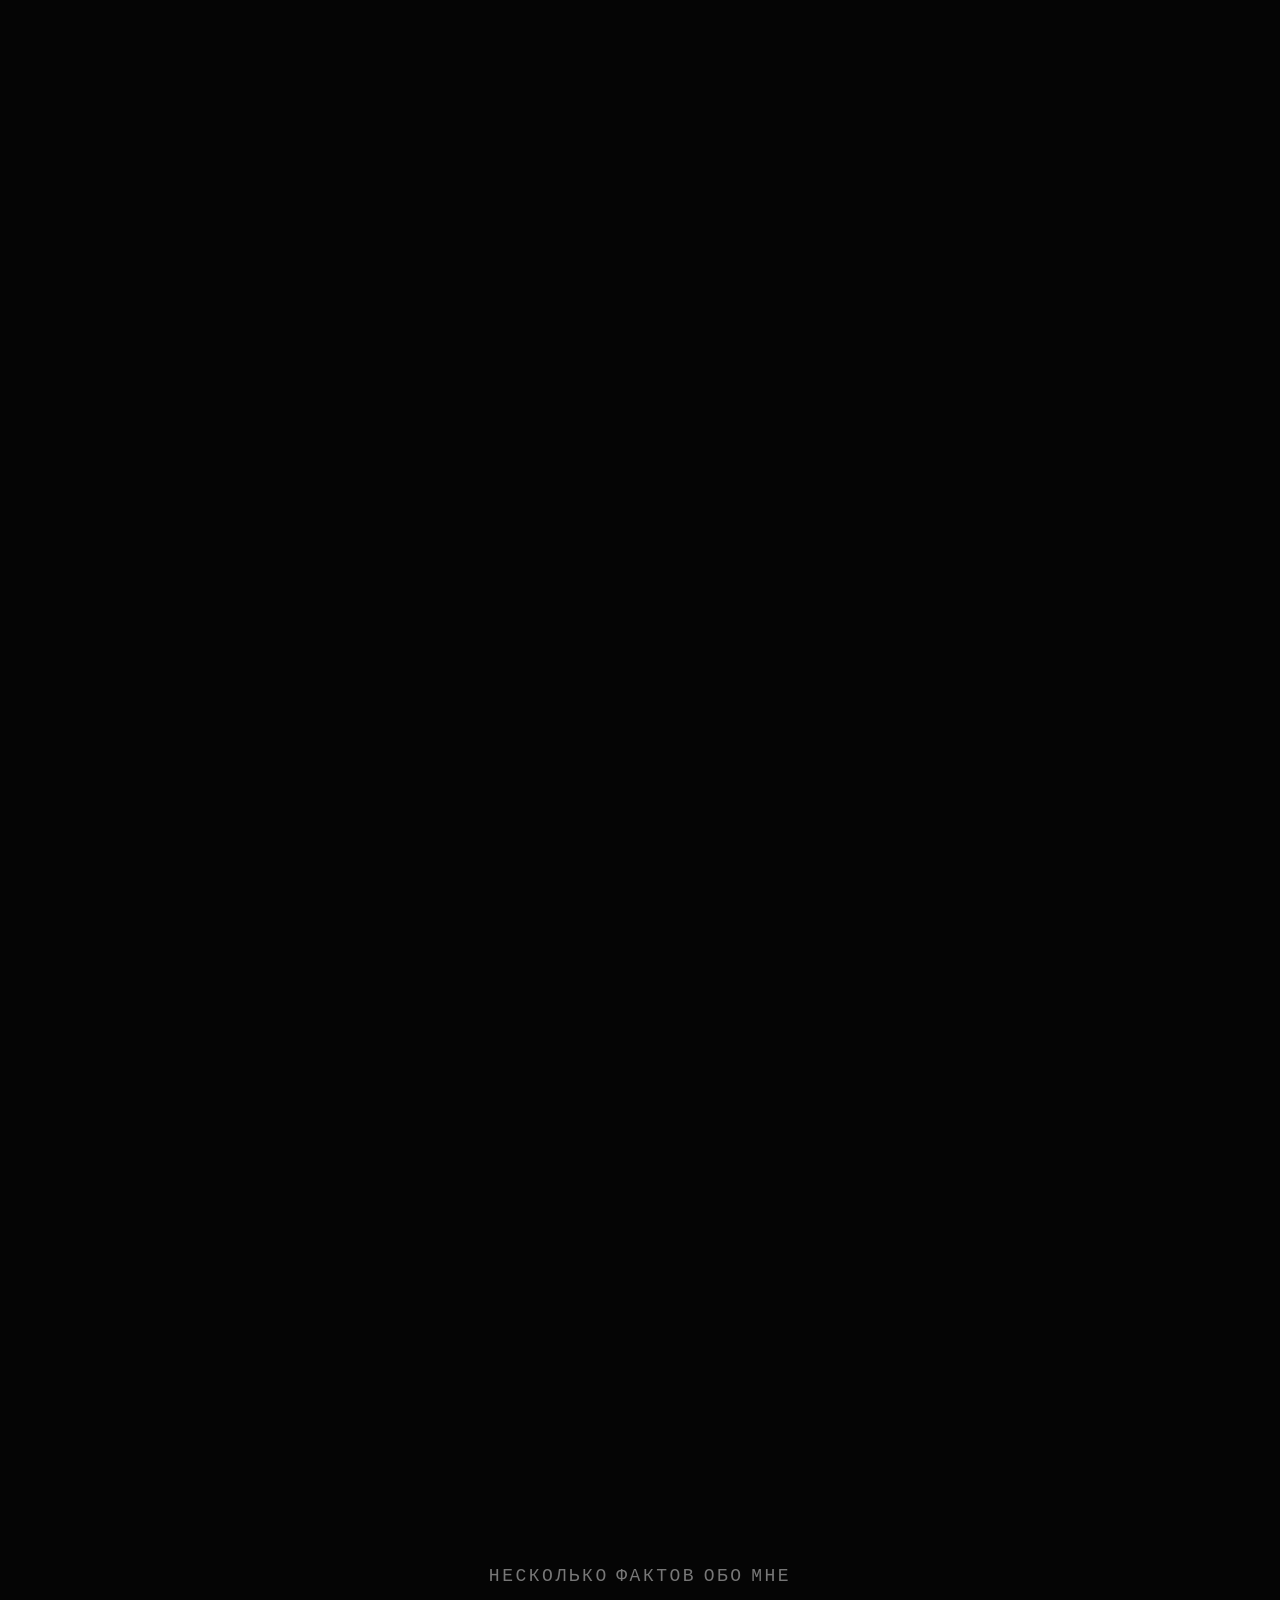
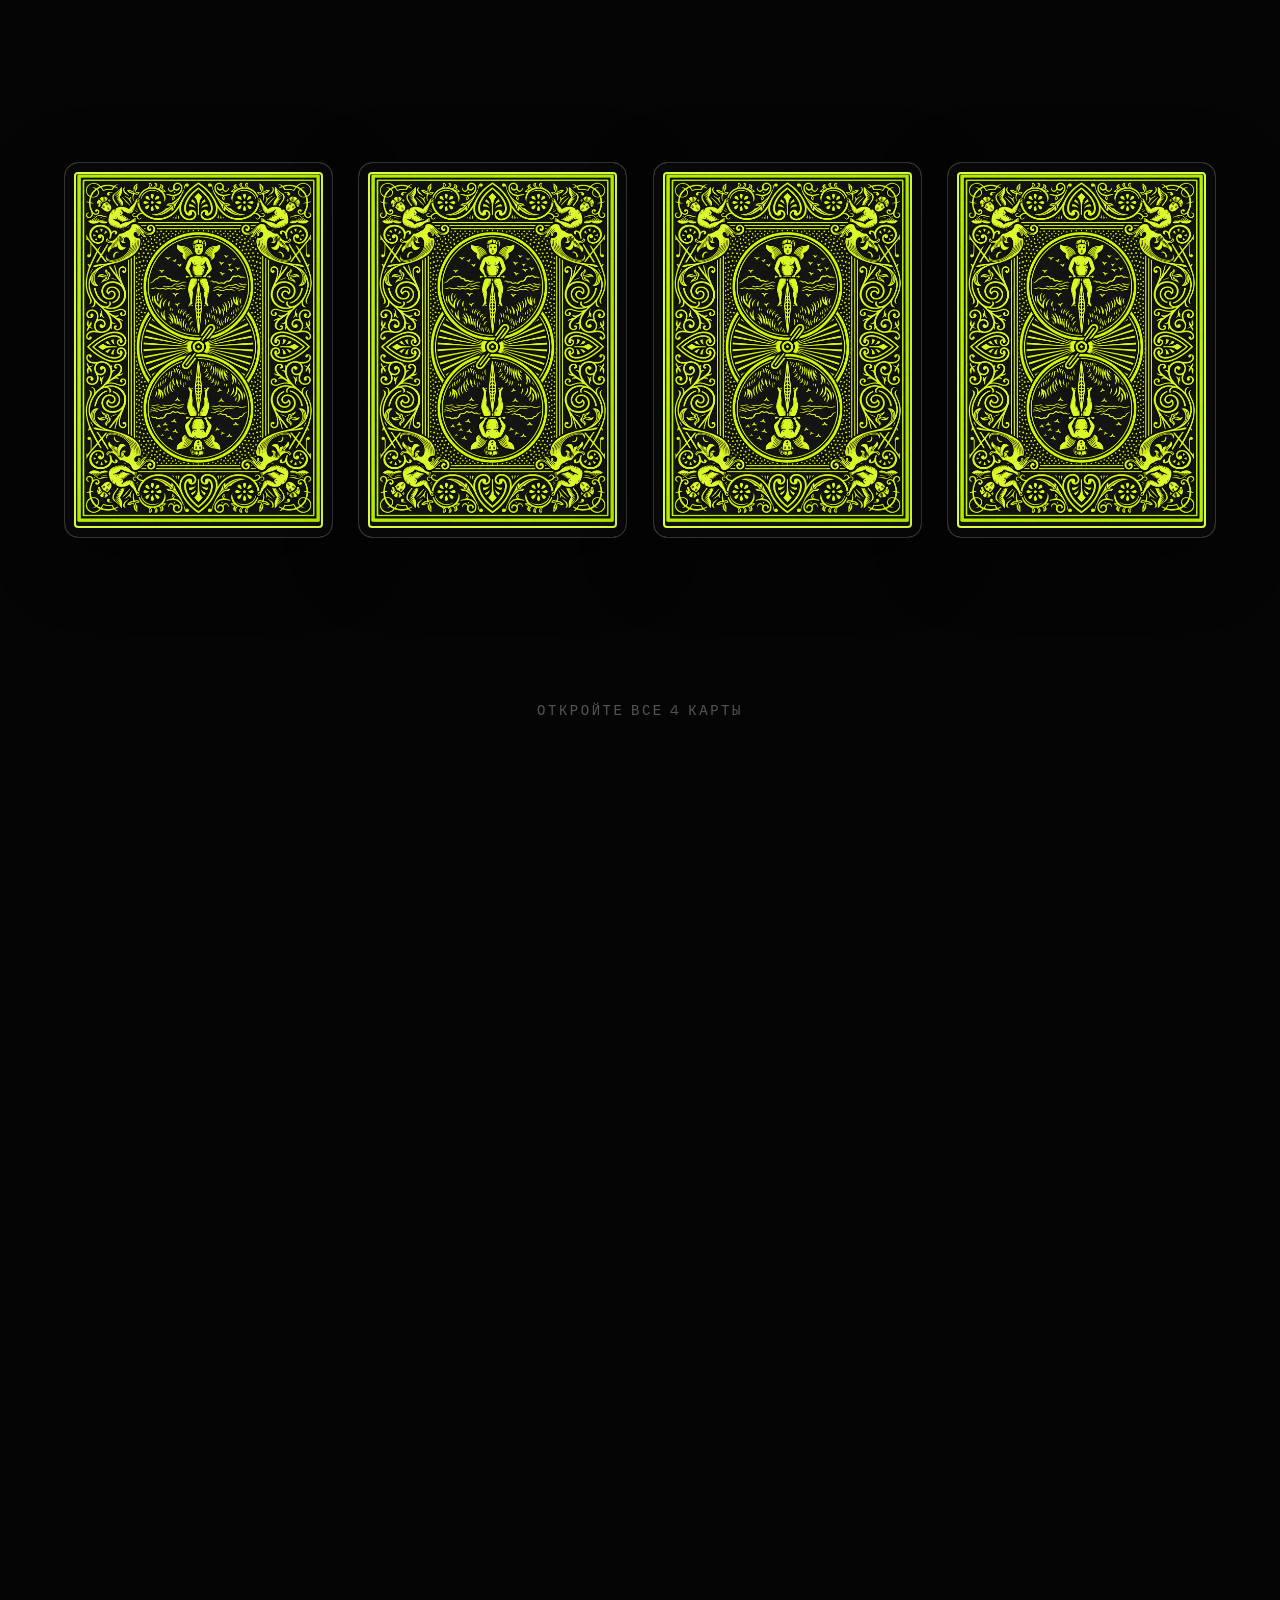
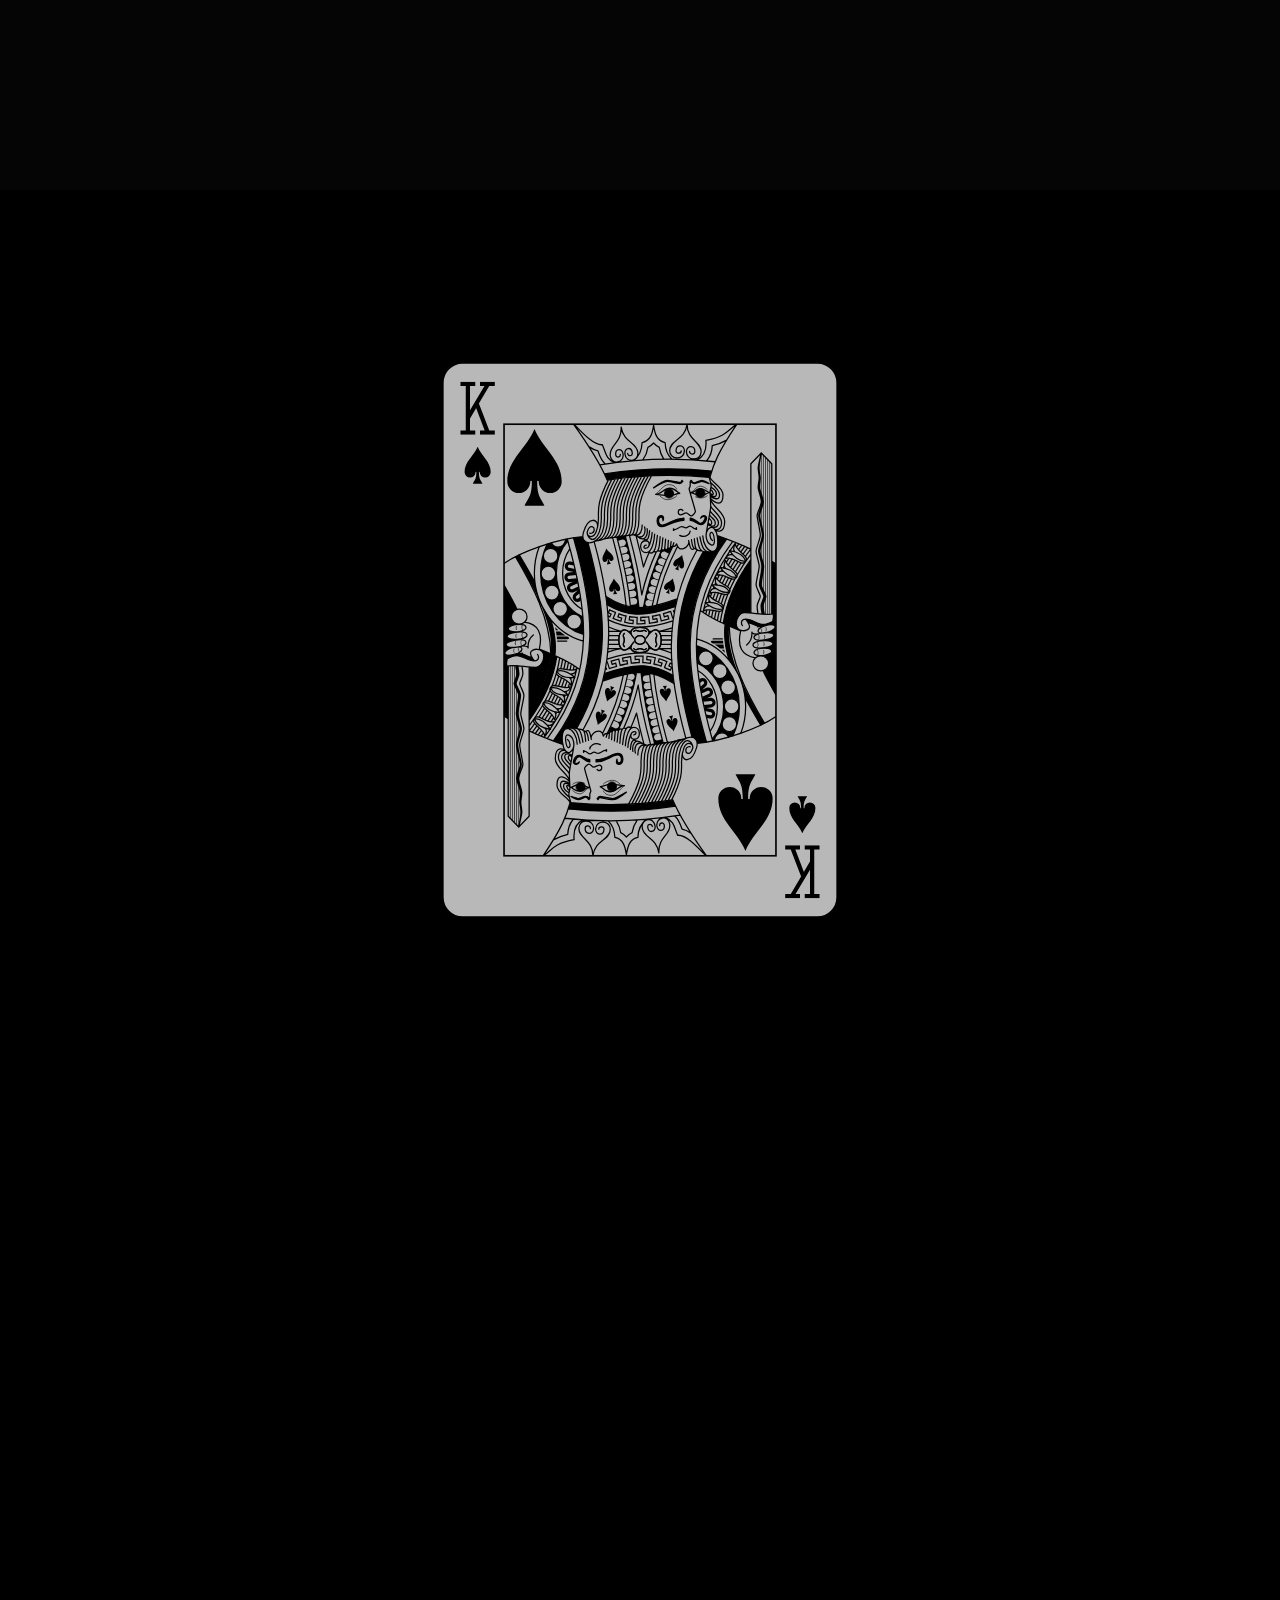
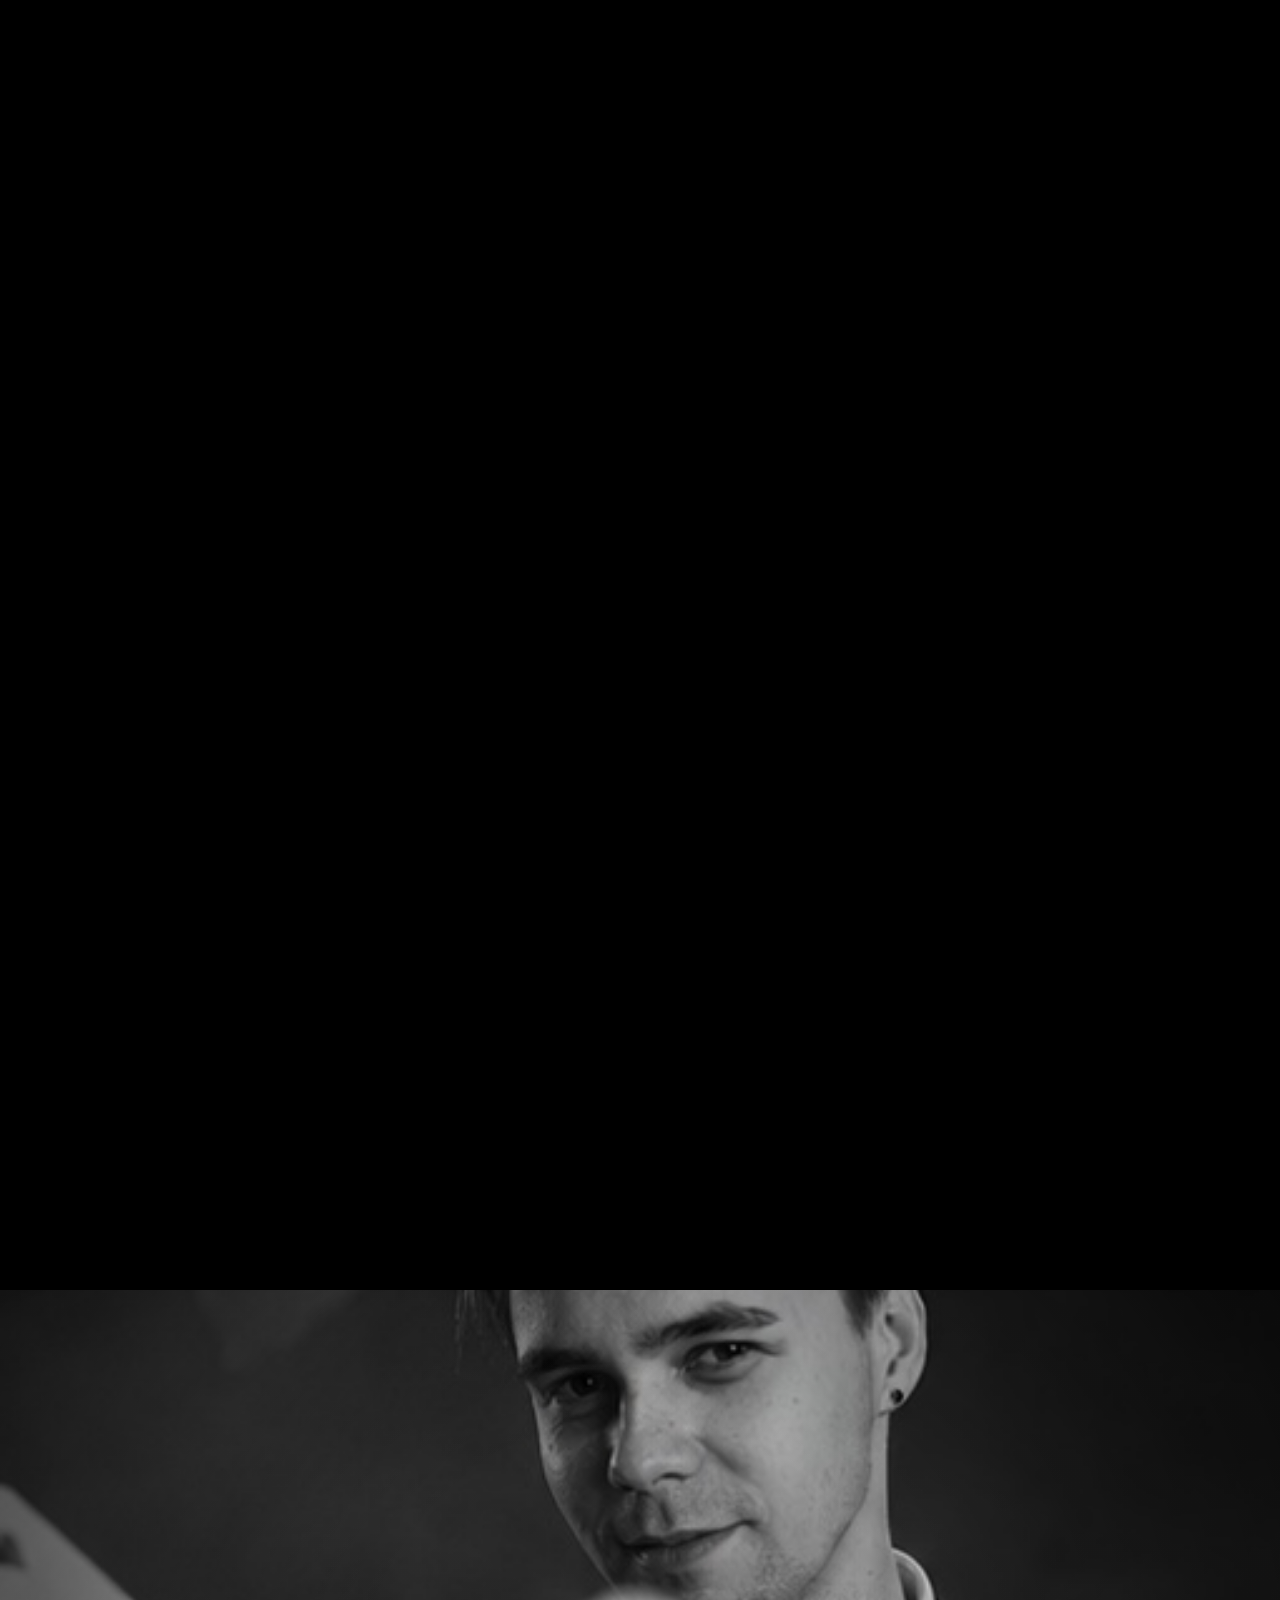
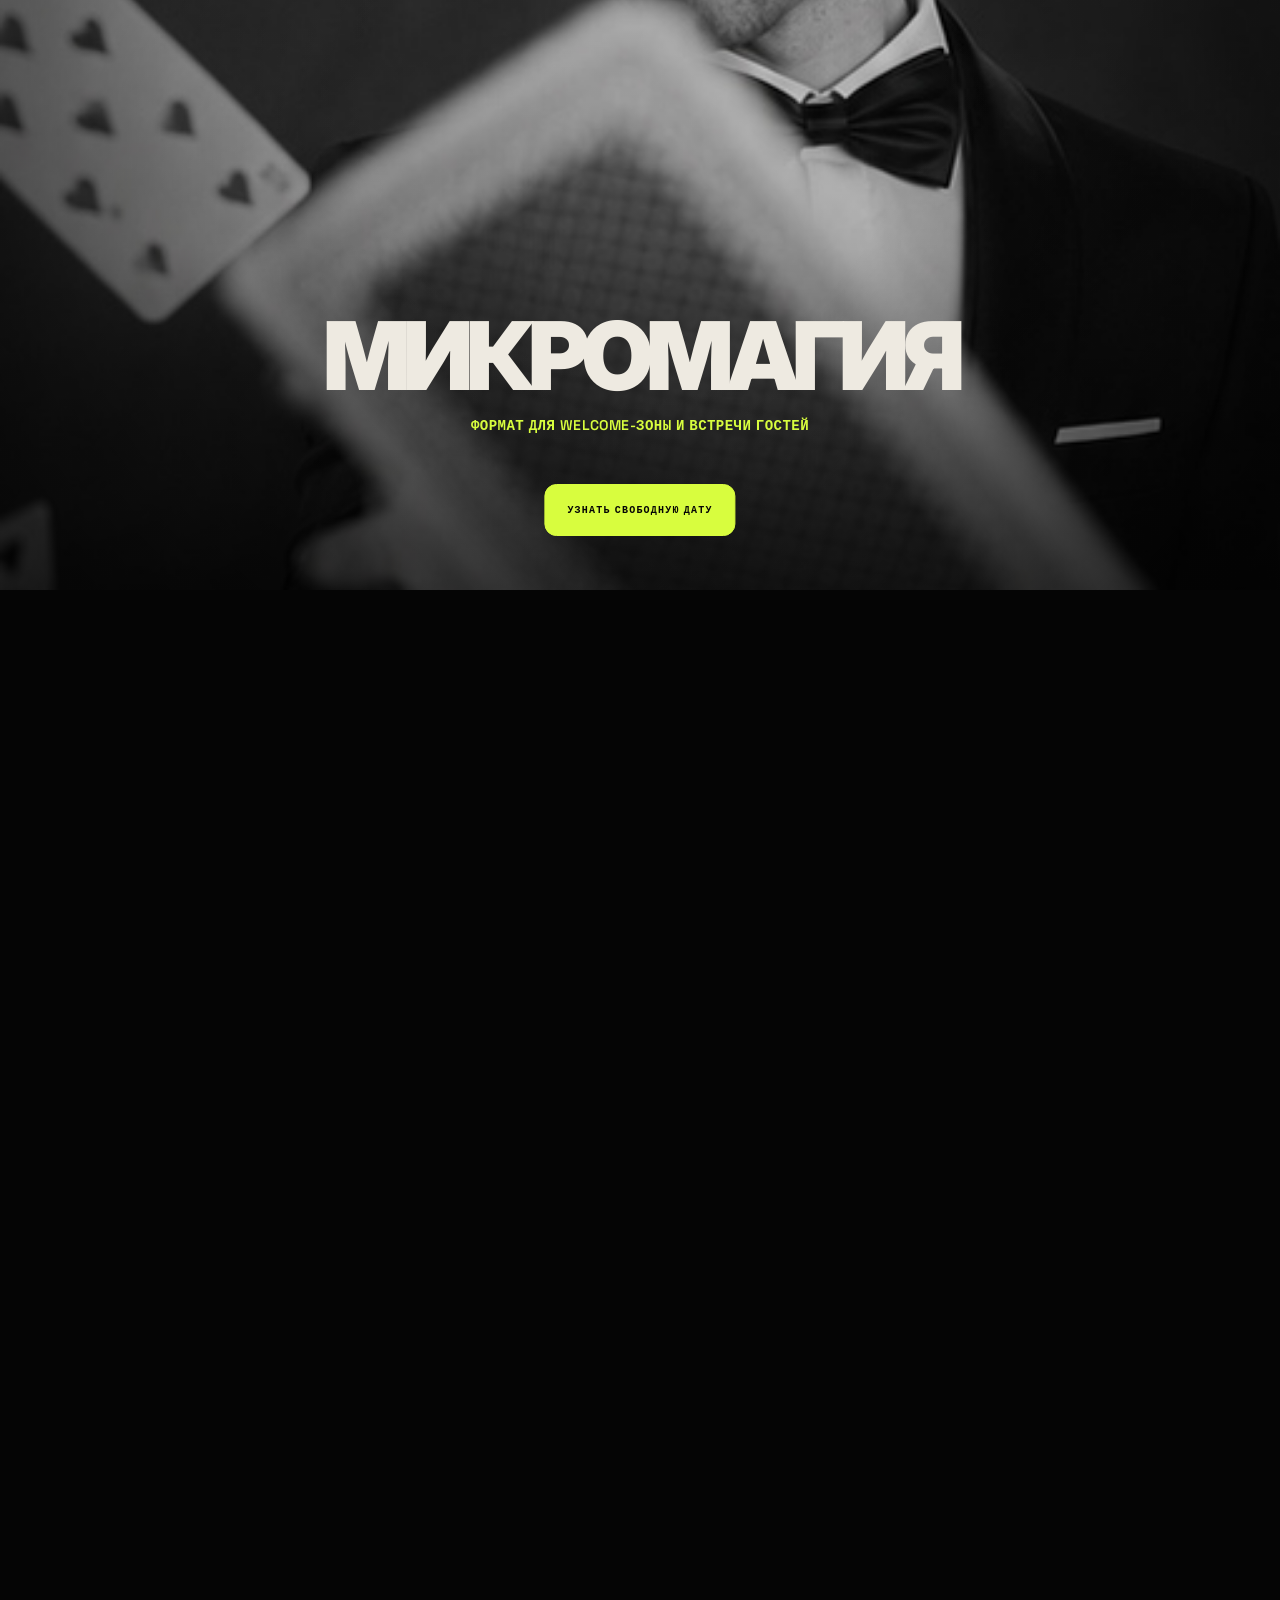
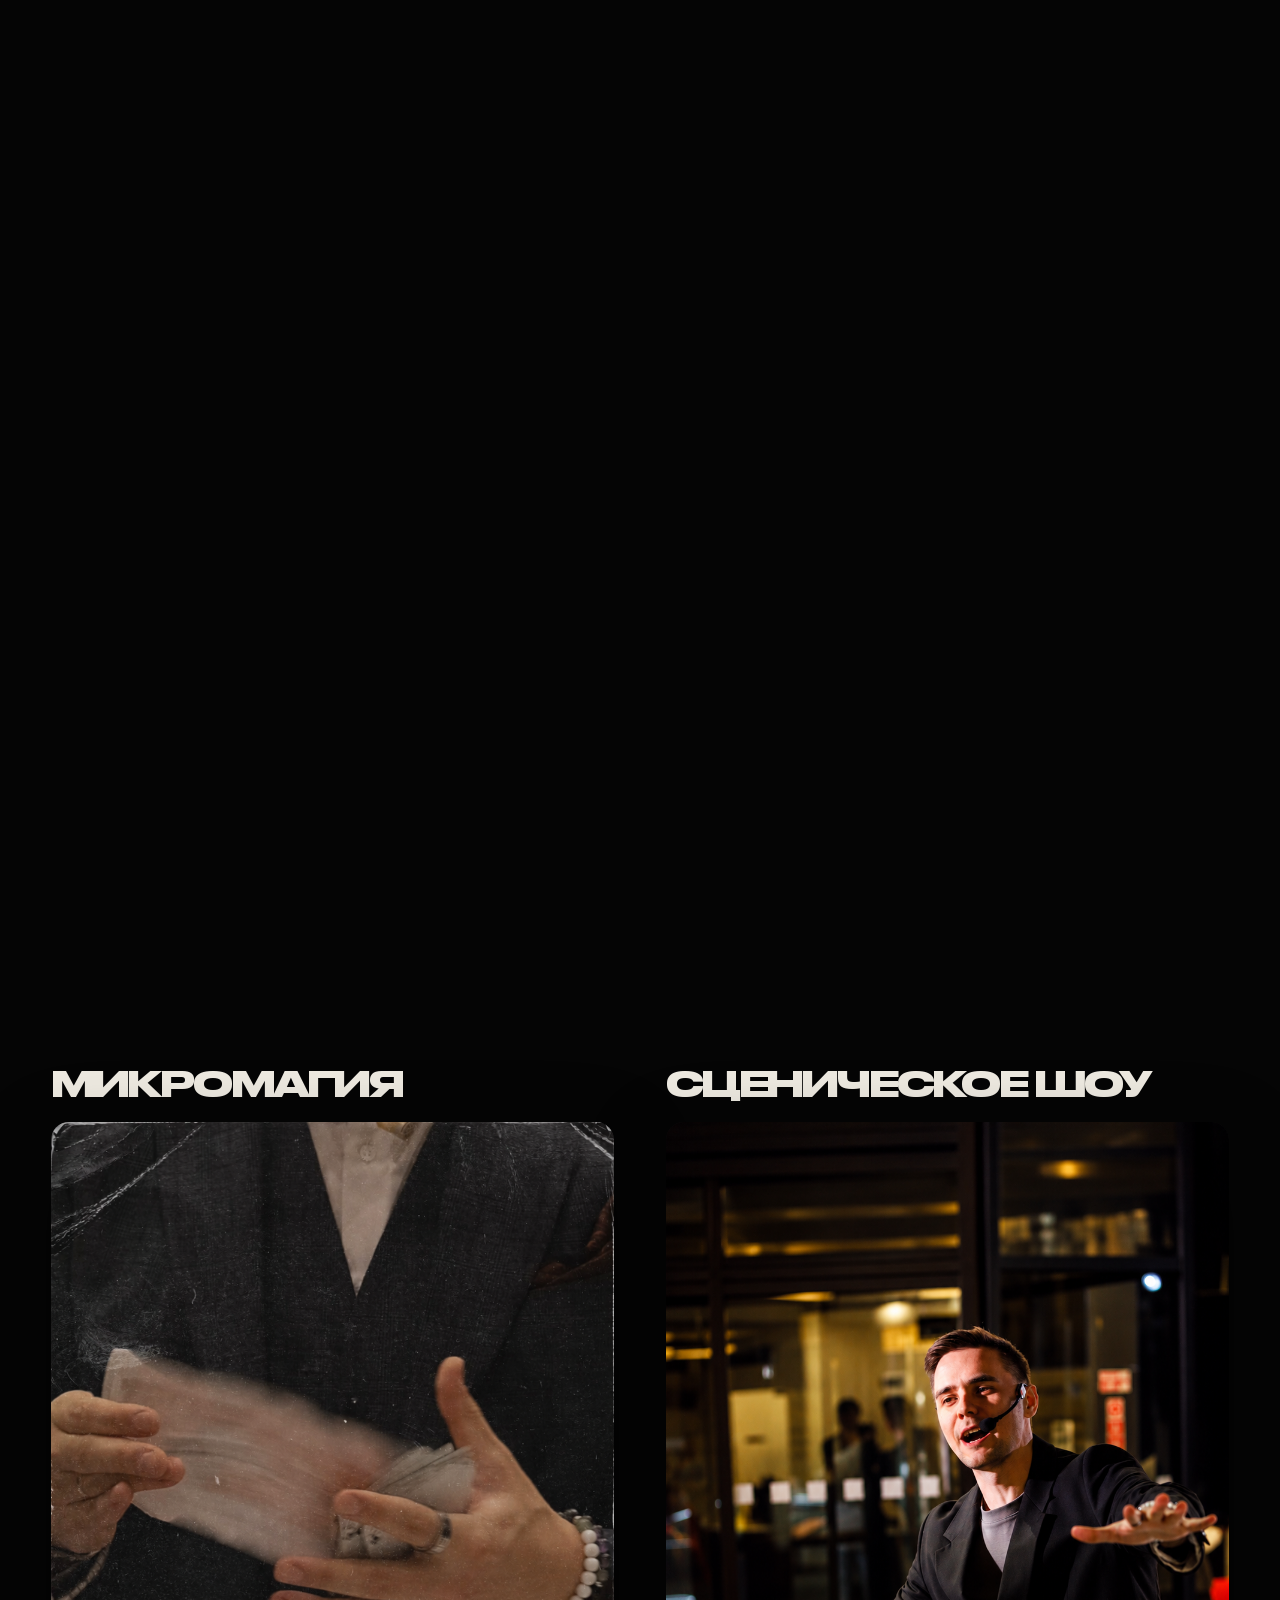
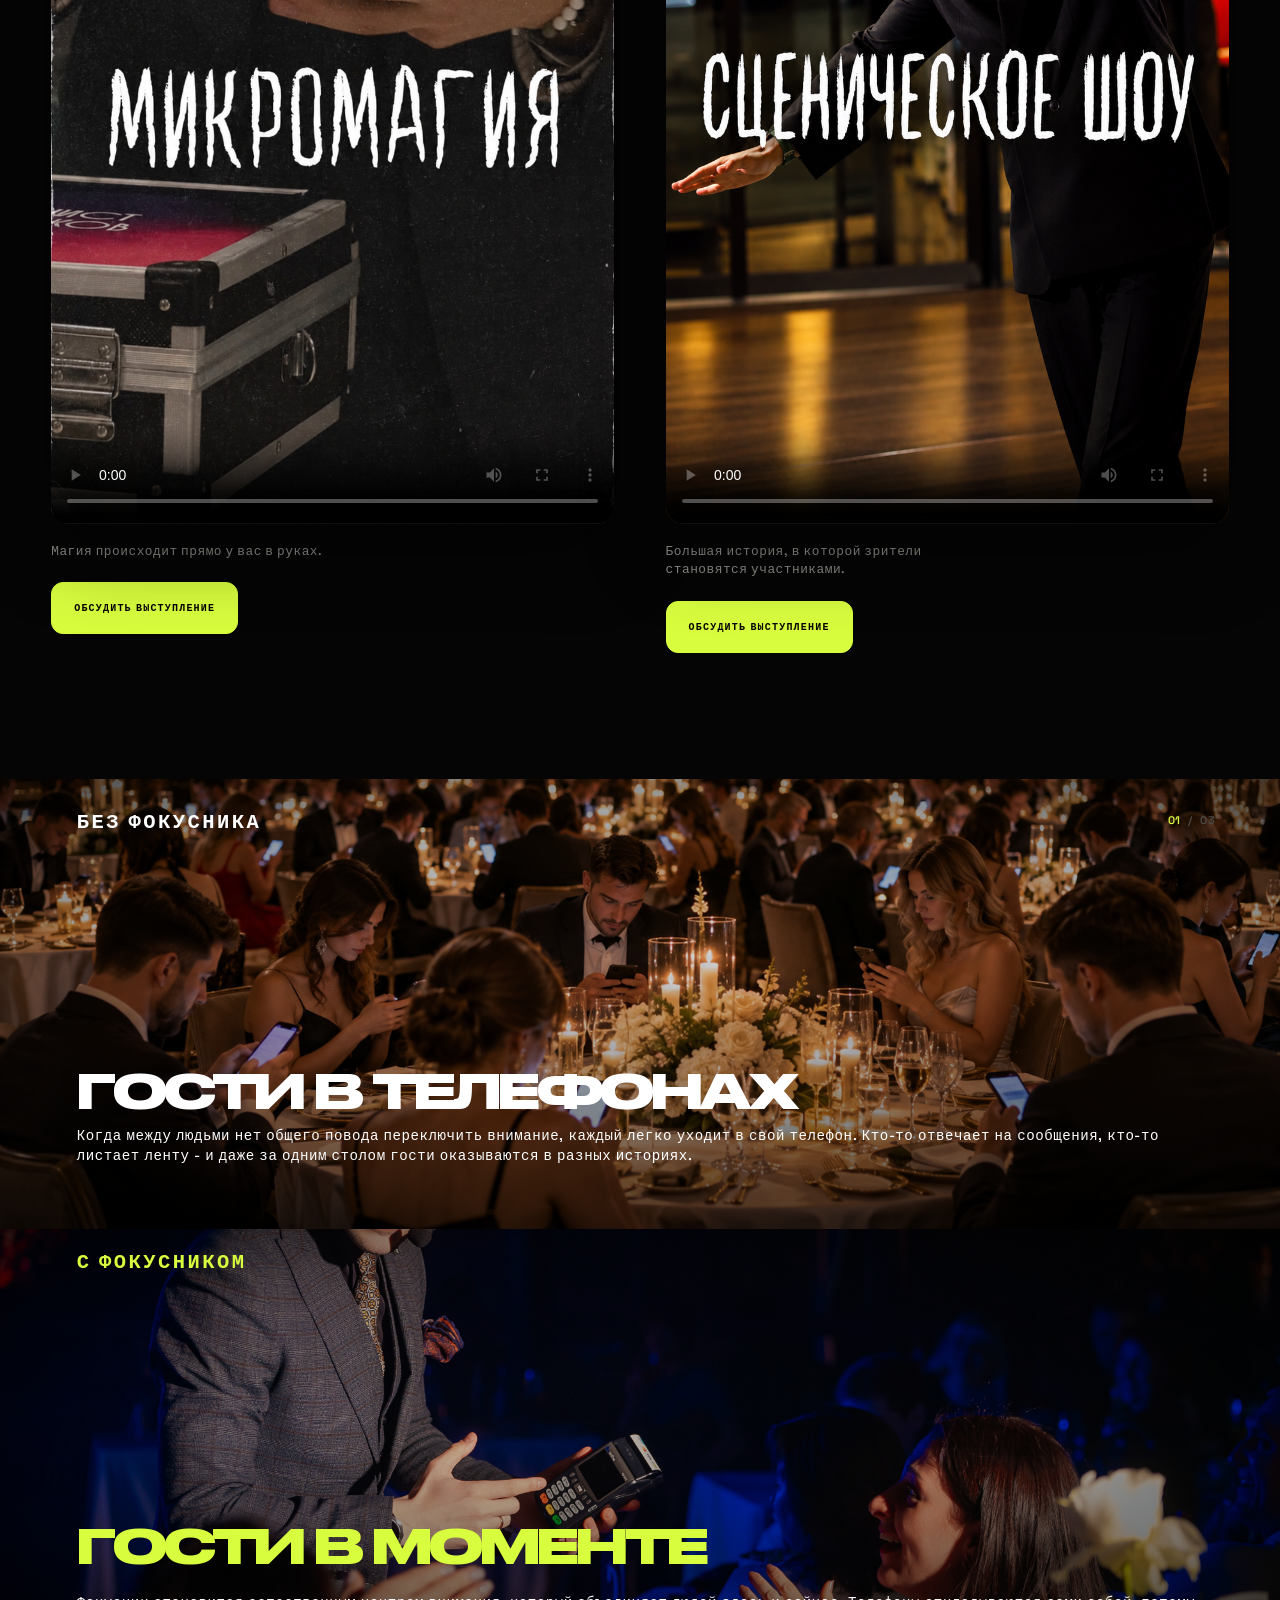
==== commit c08aeff7: "Remove Scene 4 next prompt" ====
--- a/index.html
+++ b/index.html
@@ -171,10 +171,6 @@
           </div>
         </div>
         <a class="scene-booking-cta scene-booking-cta--scene4" href="#scene8">УЗНАТЬ СВОБОДНУЮ ДАТУ</a>
-        <div class="scene4__next-prompt" id="scene4NextPrompt" aria-hidden="true">
-          <span class="scene4__next-text">СЕЙЧАС РАССКАЖУ ВСЁ ПОДРОБНЕЕ</span>
-          <span class="scene4__next-arrows" aria-hidden="true"><i>↓</i><i>↓</i><i>↓</i></span>
-        </div>
       </div>
     </section>
 
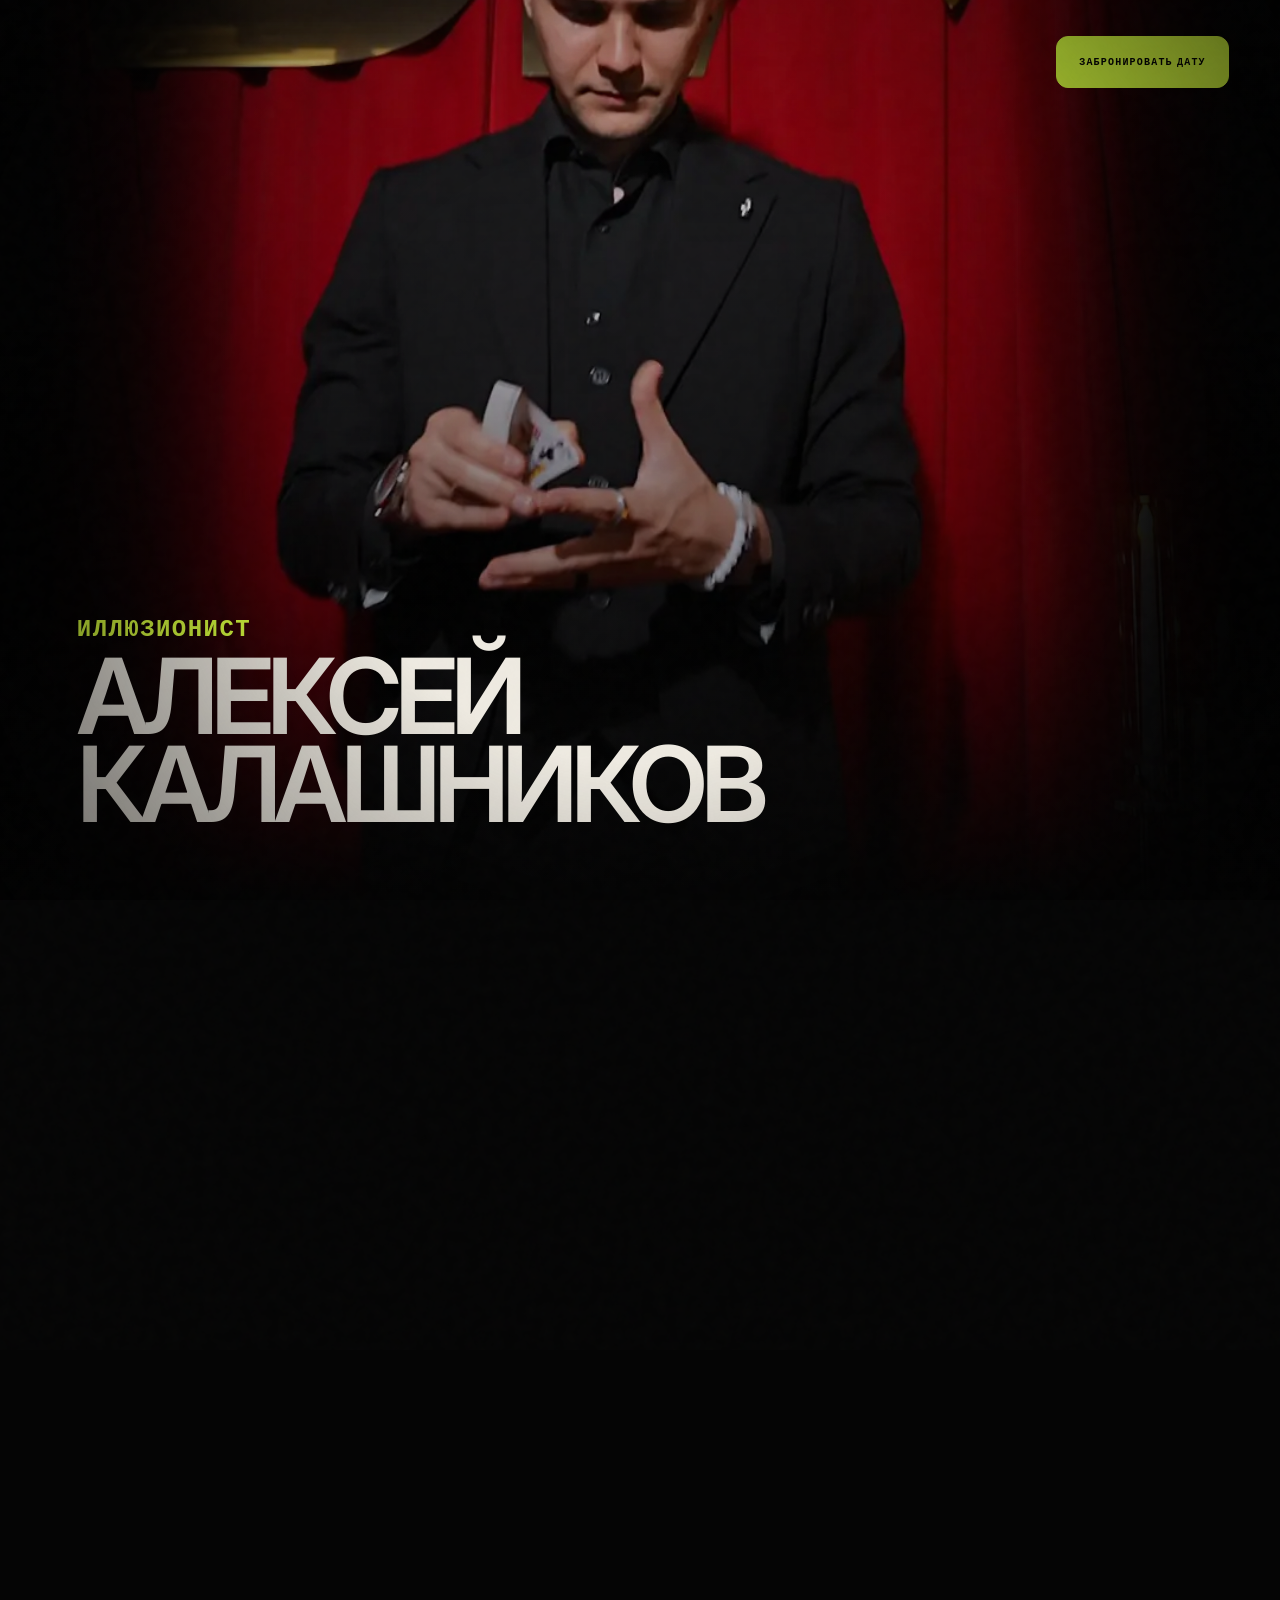
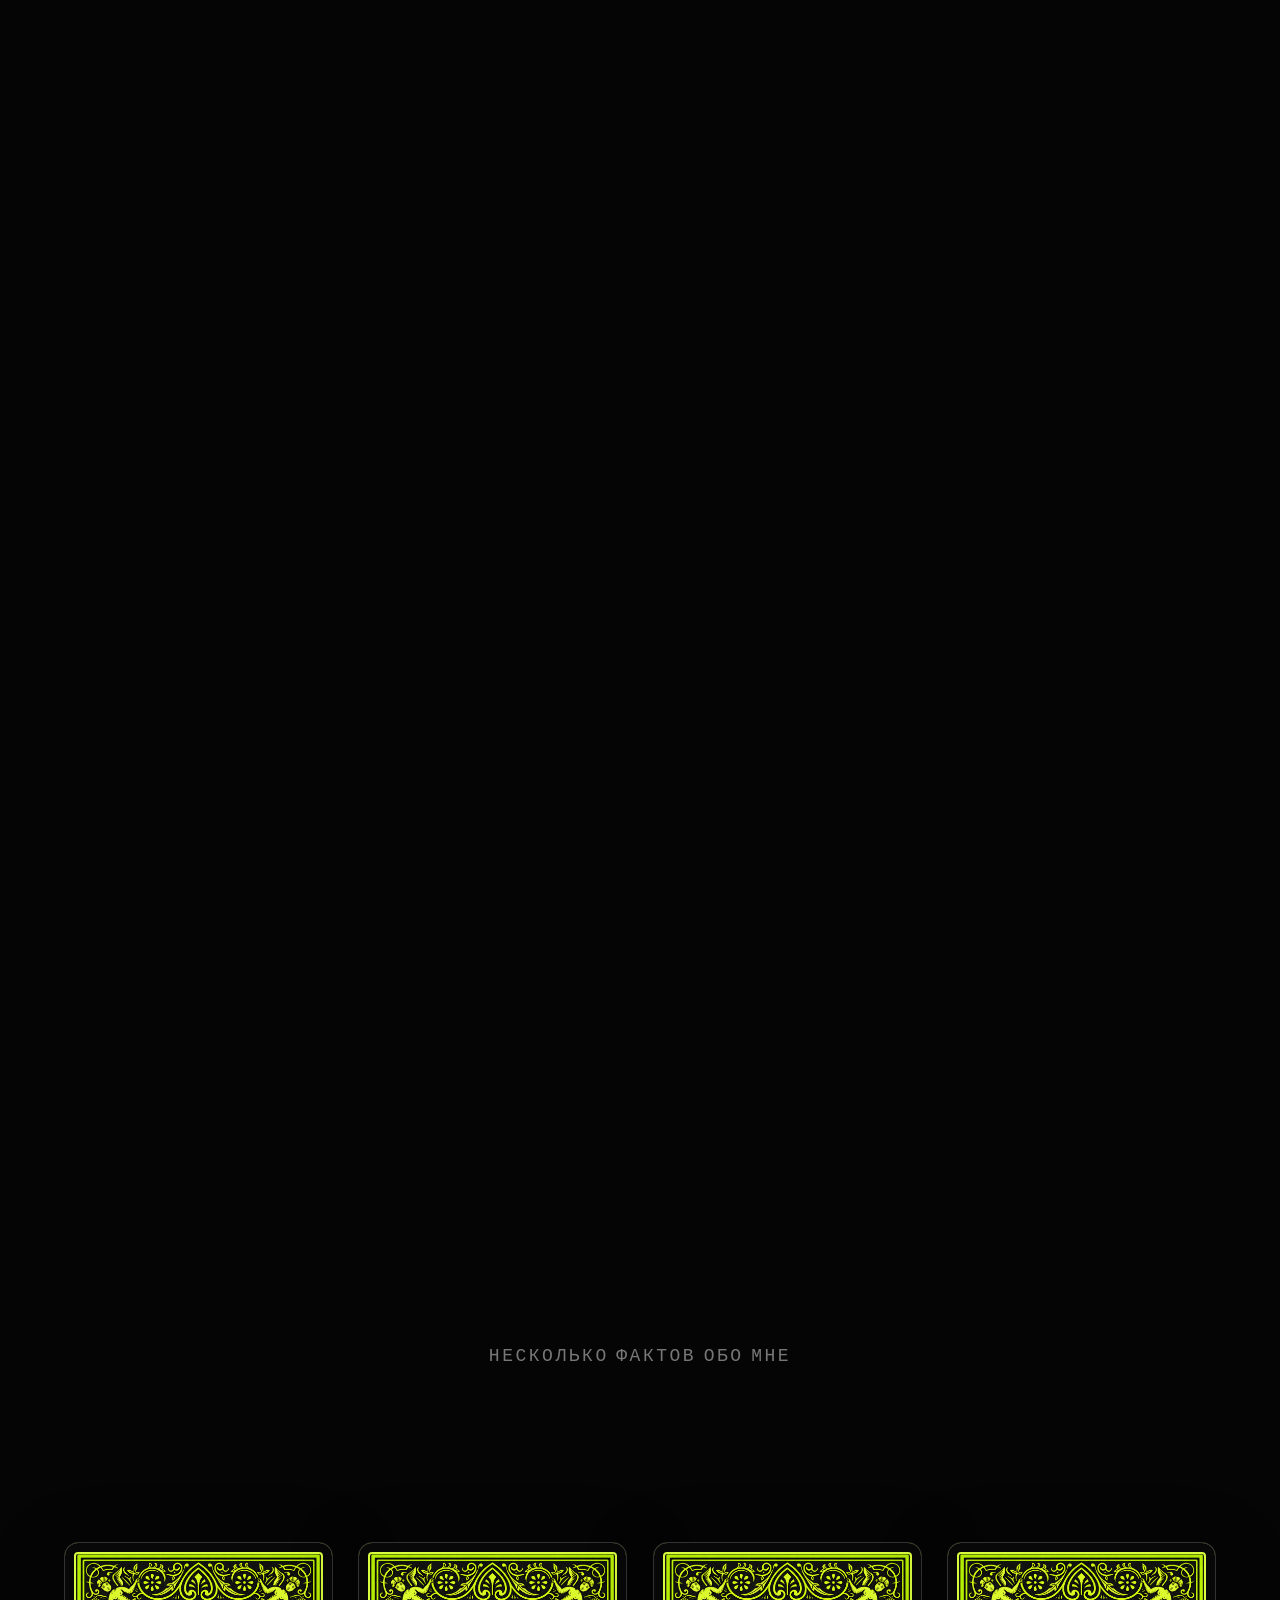
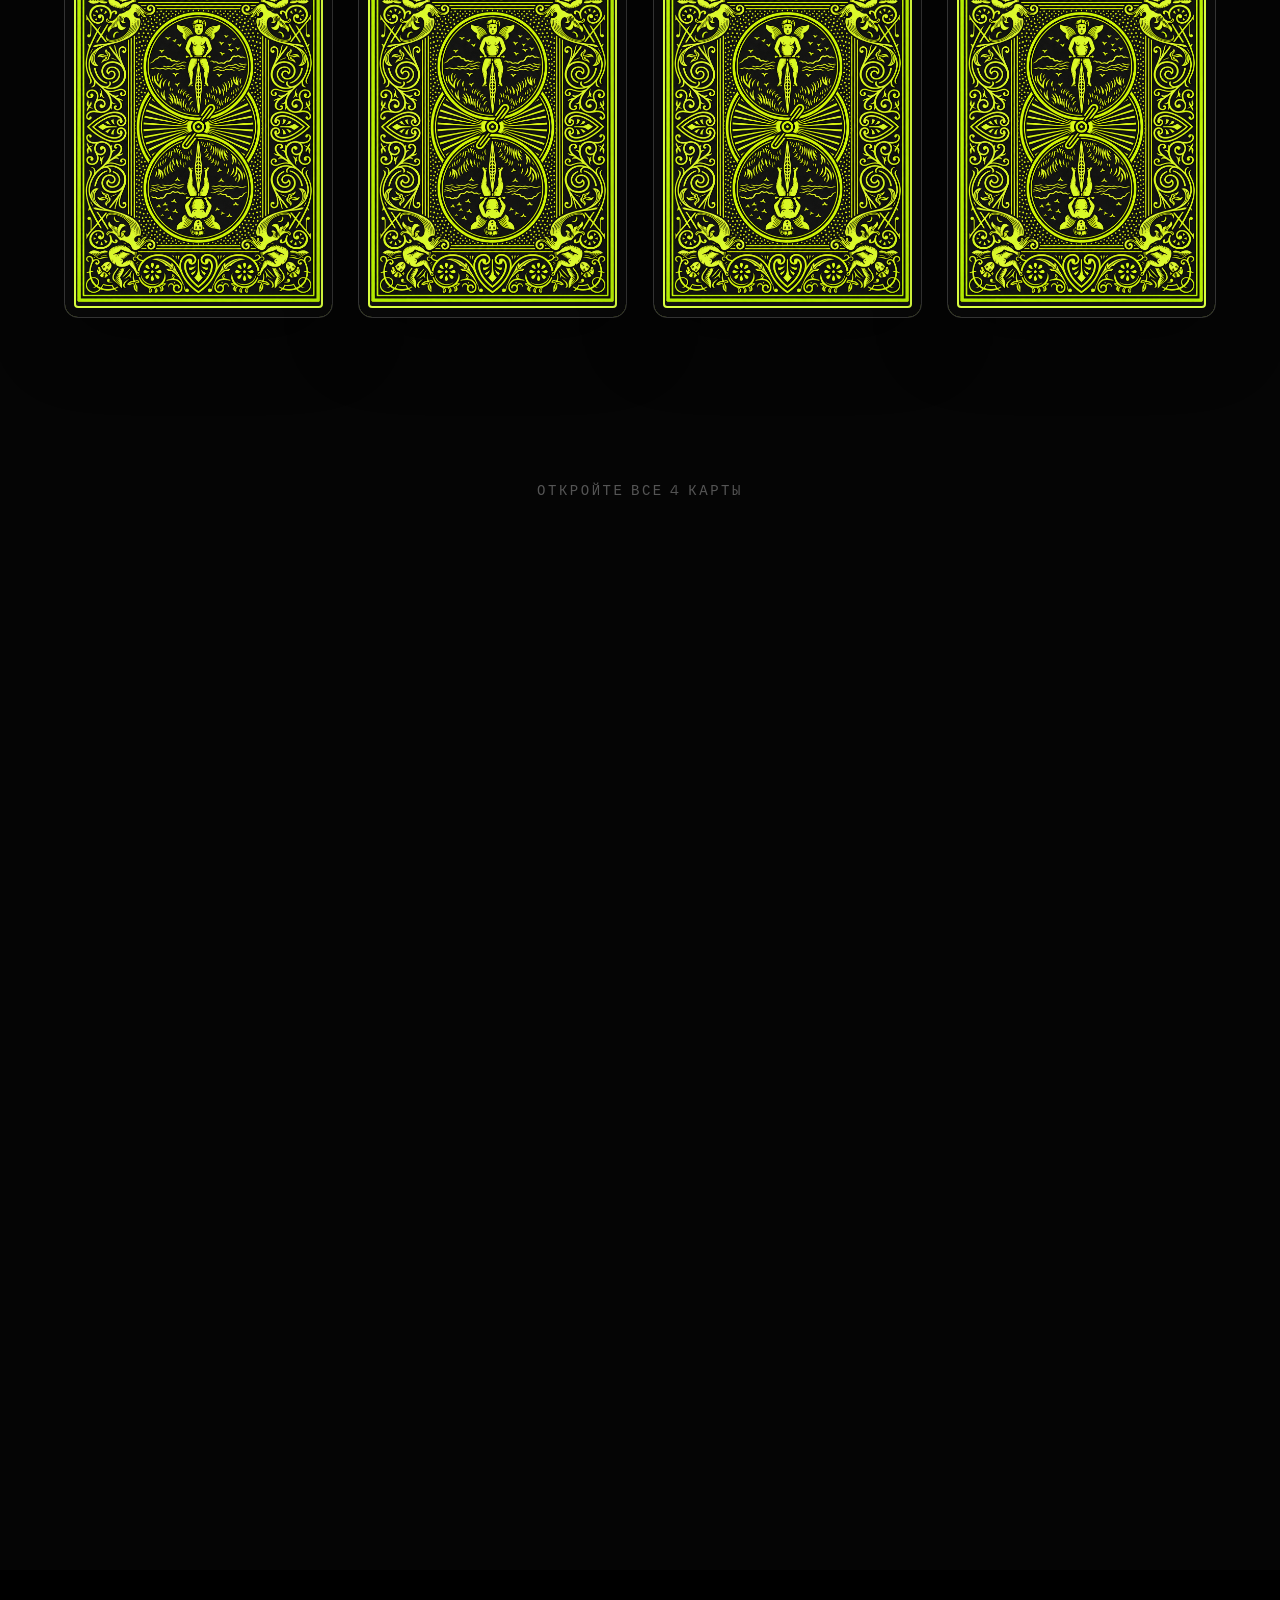
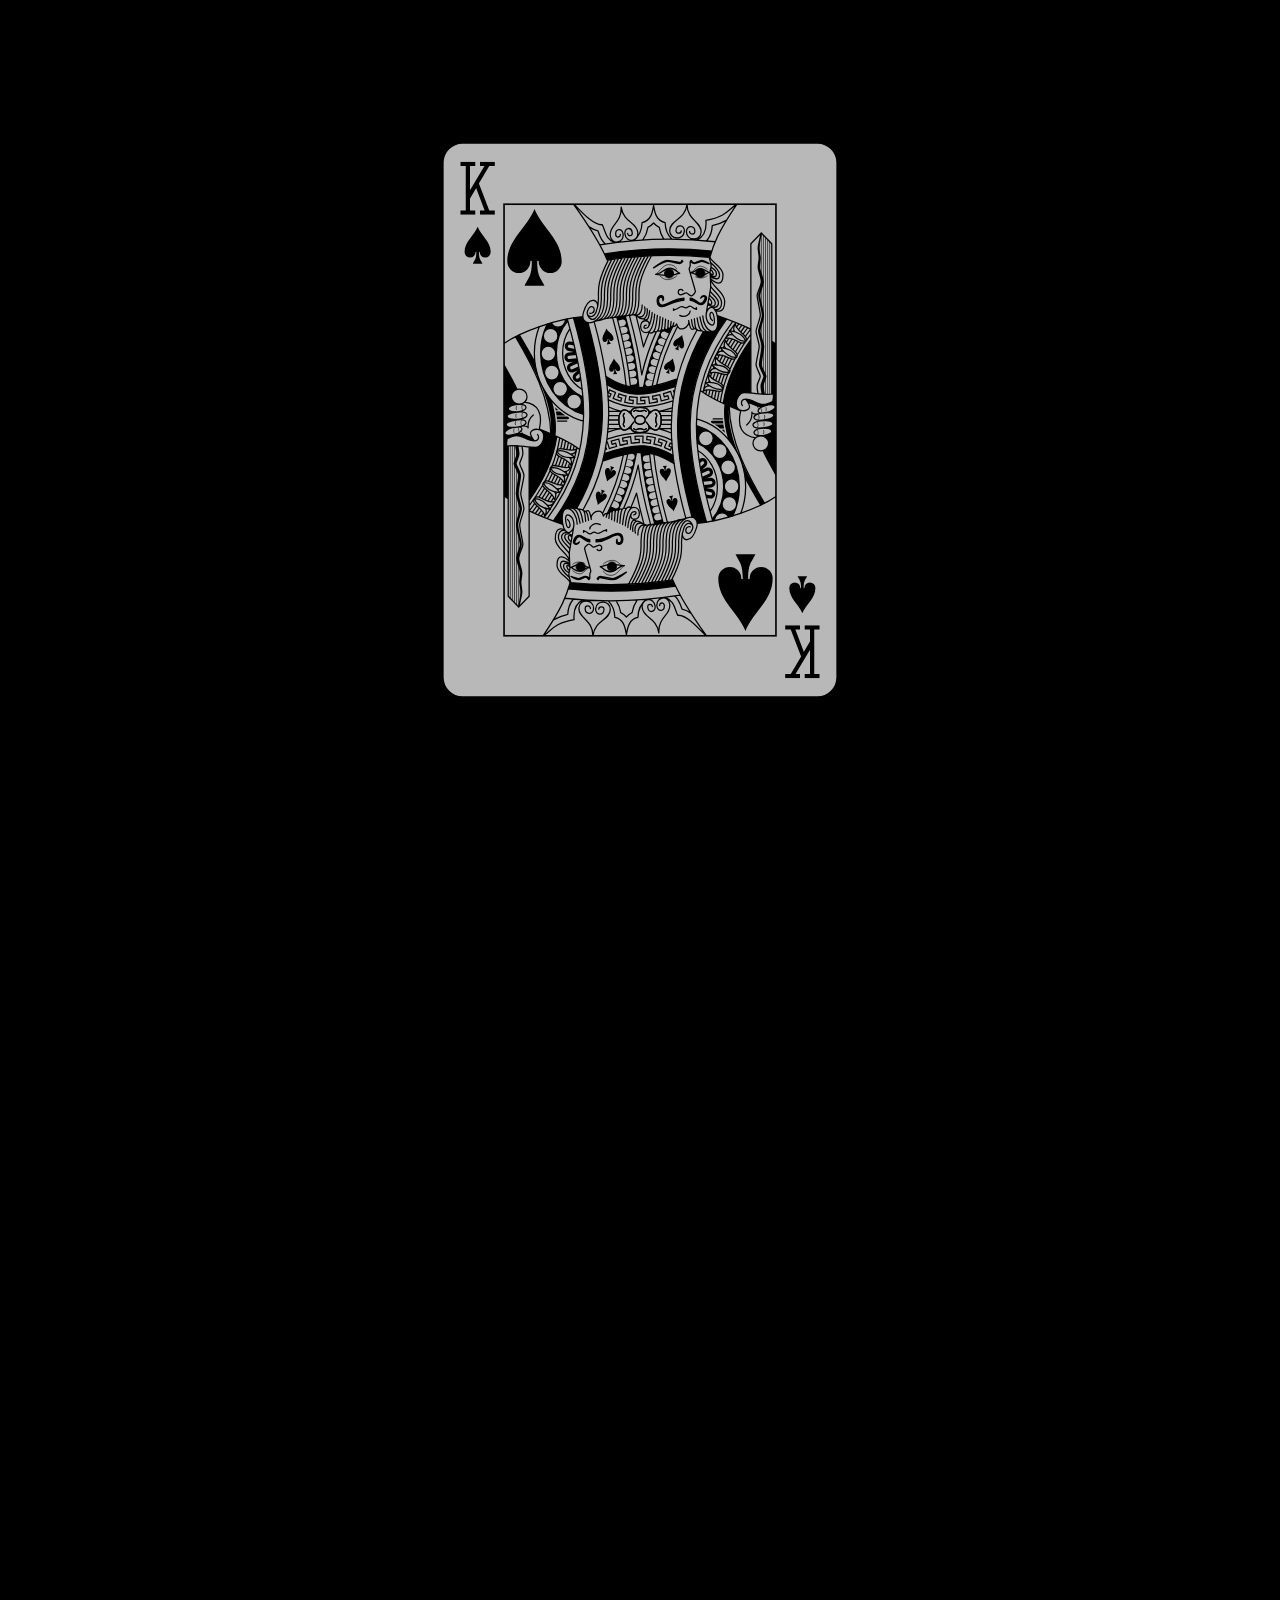
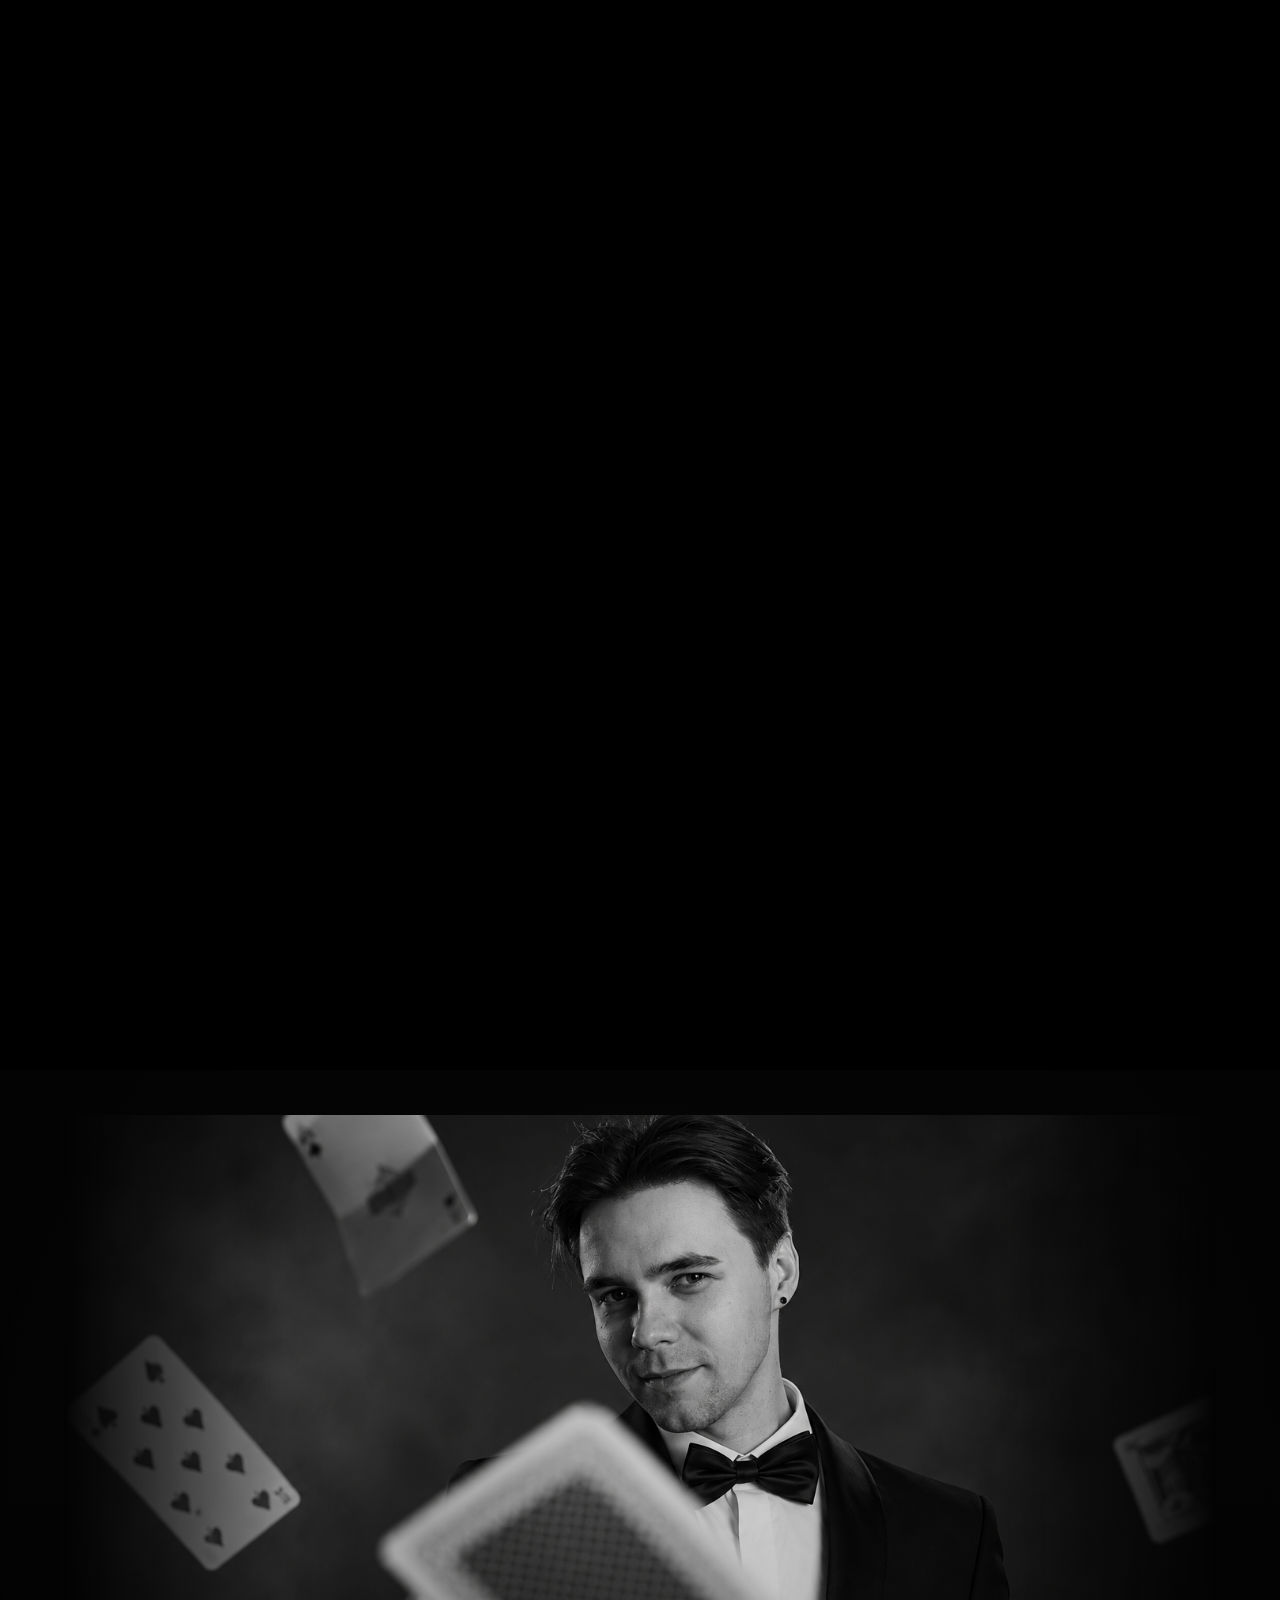
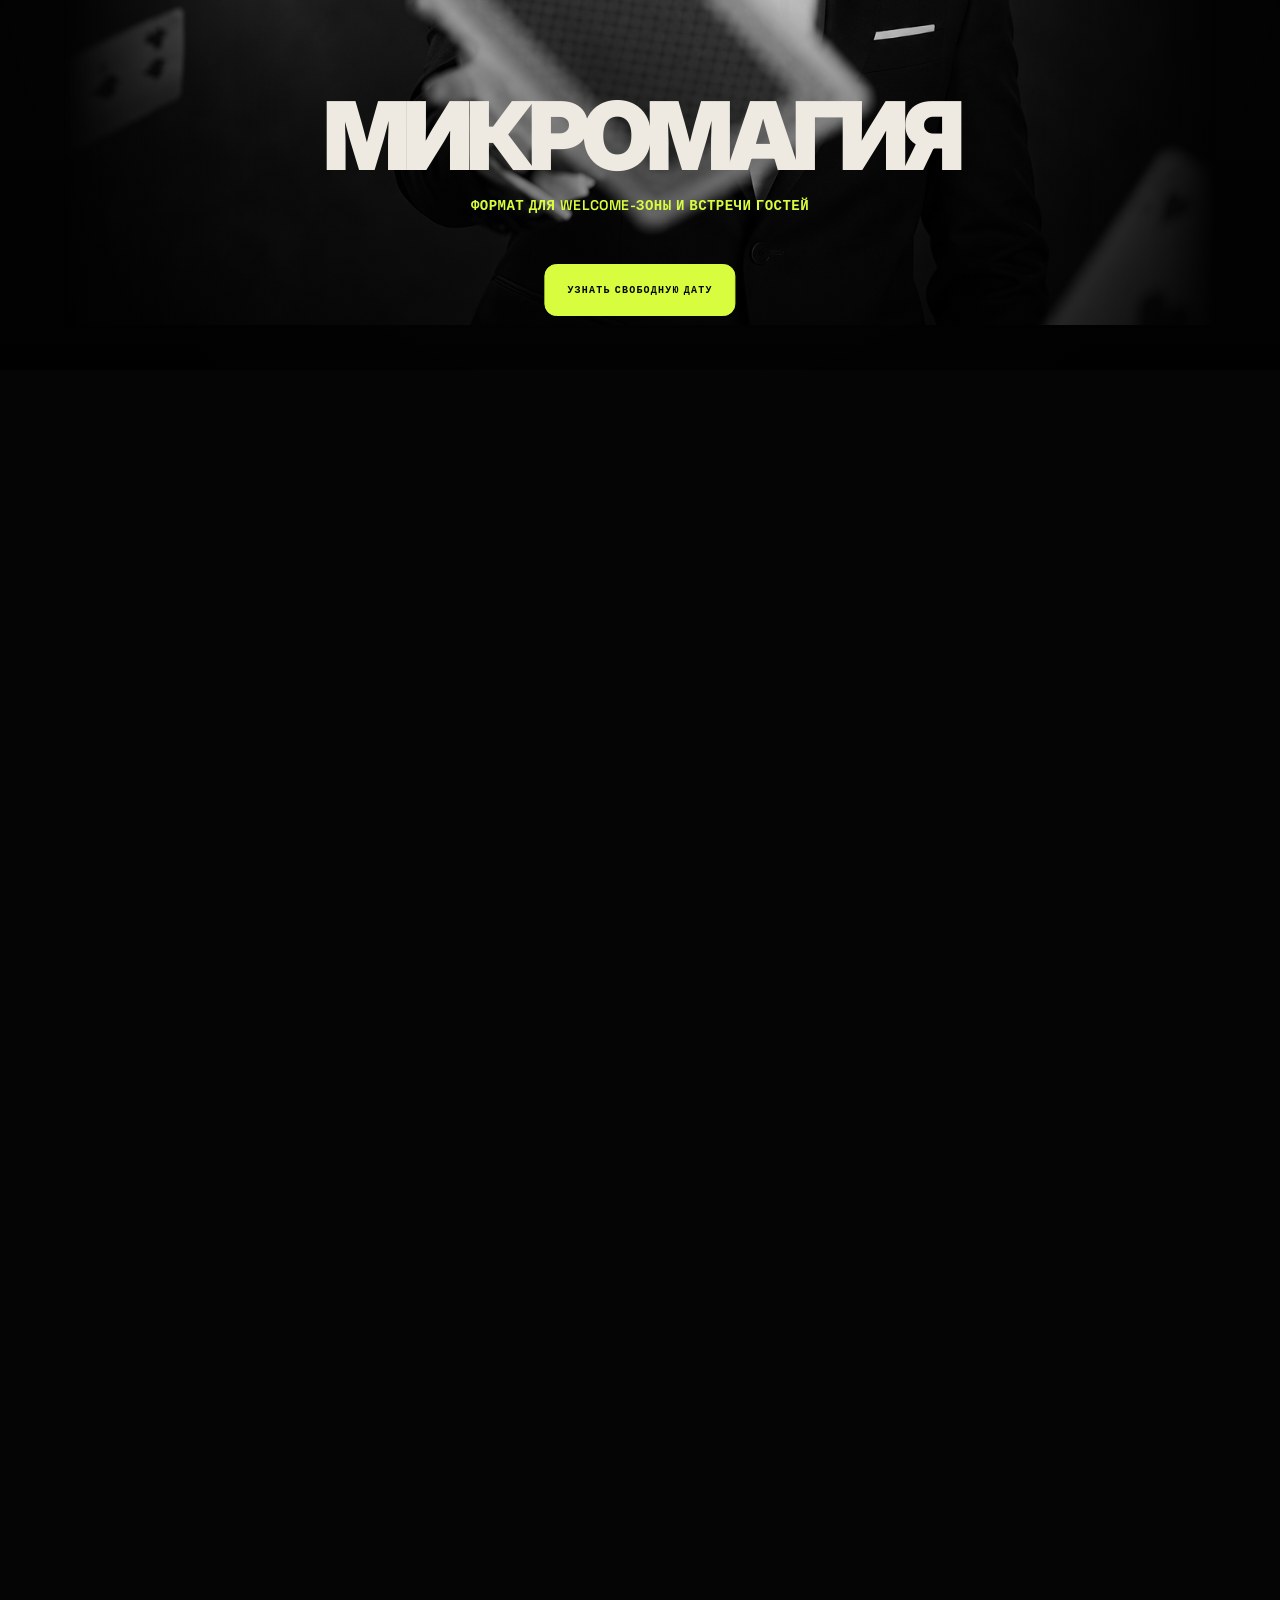
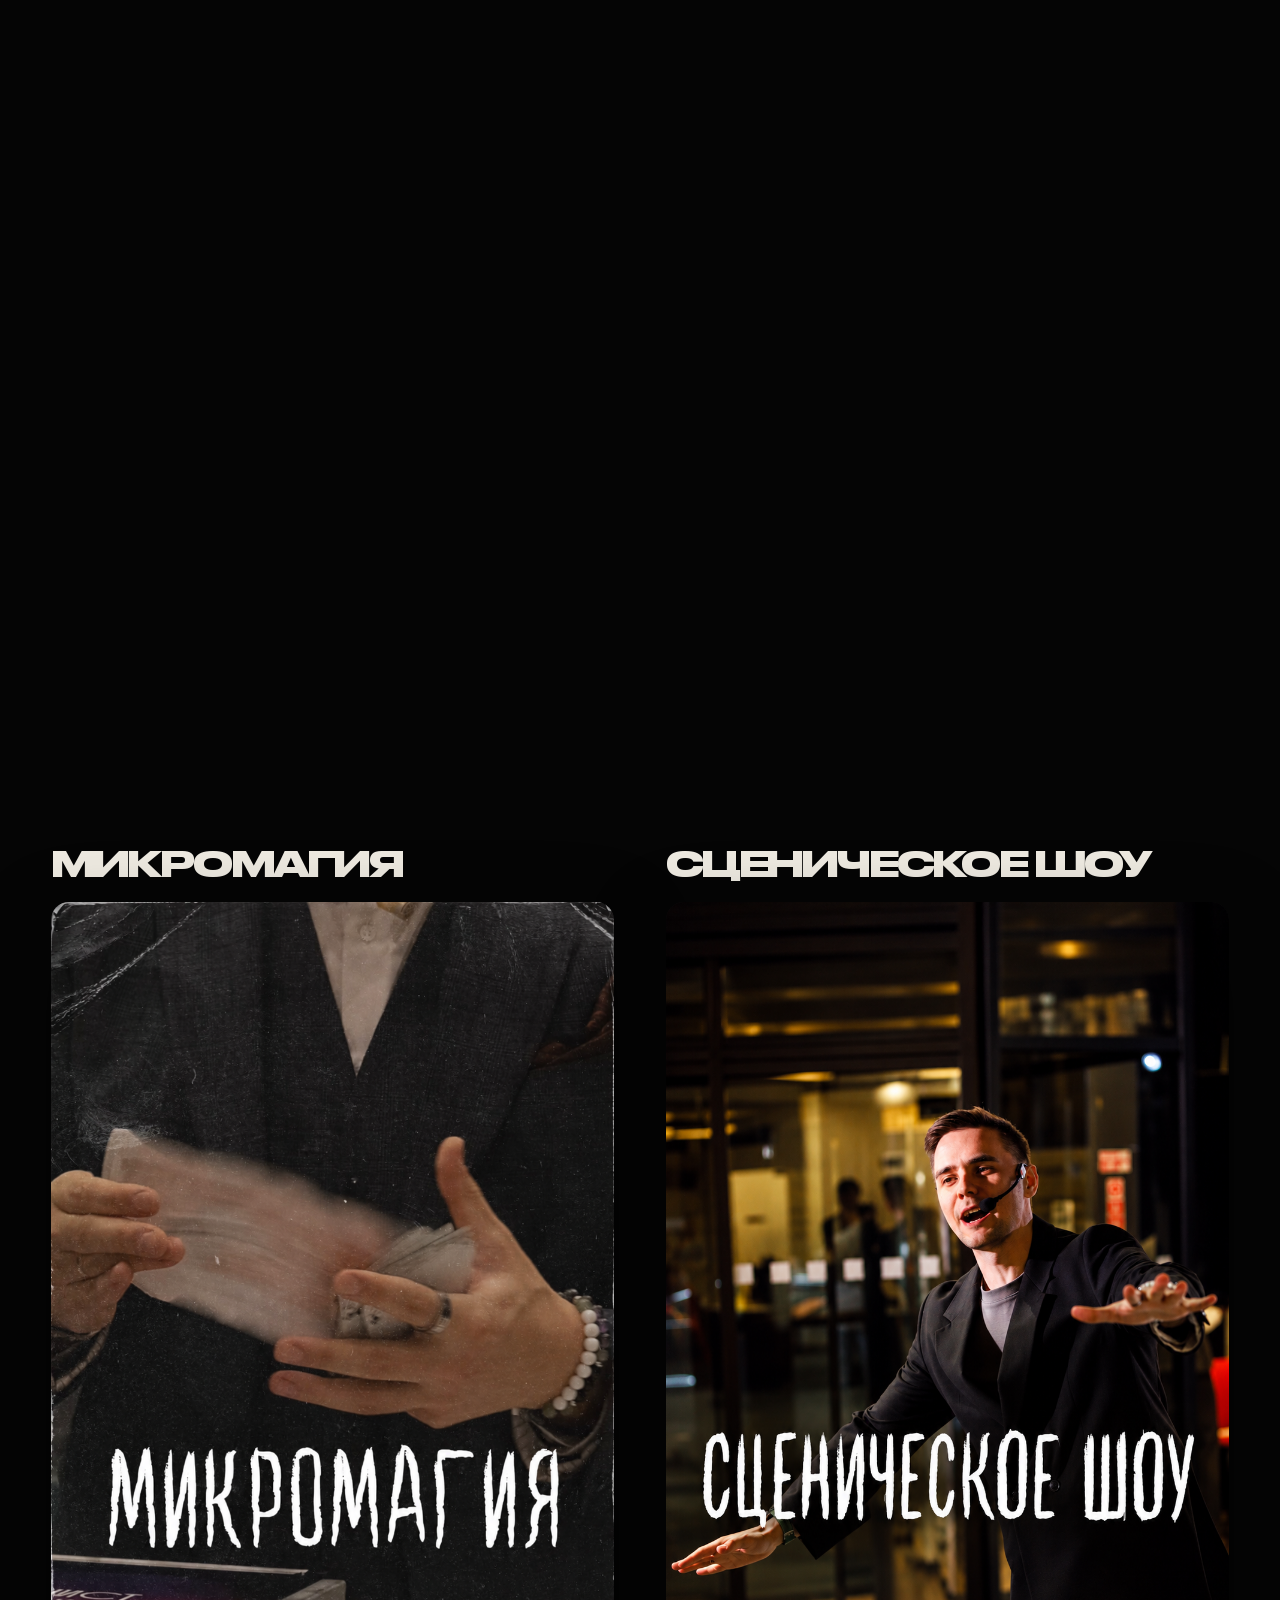
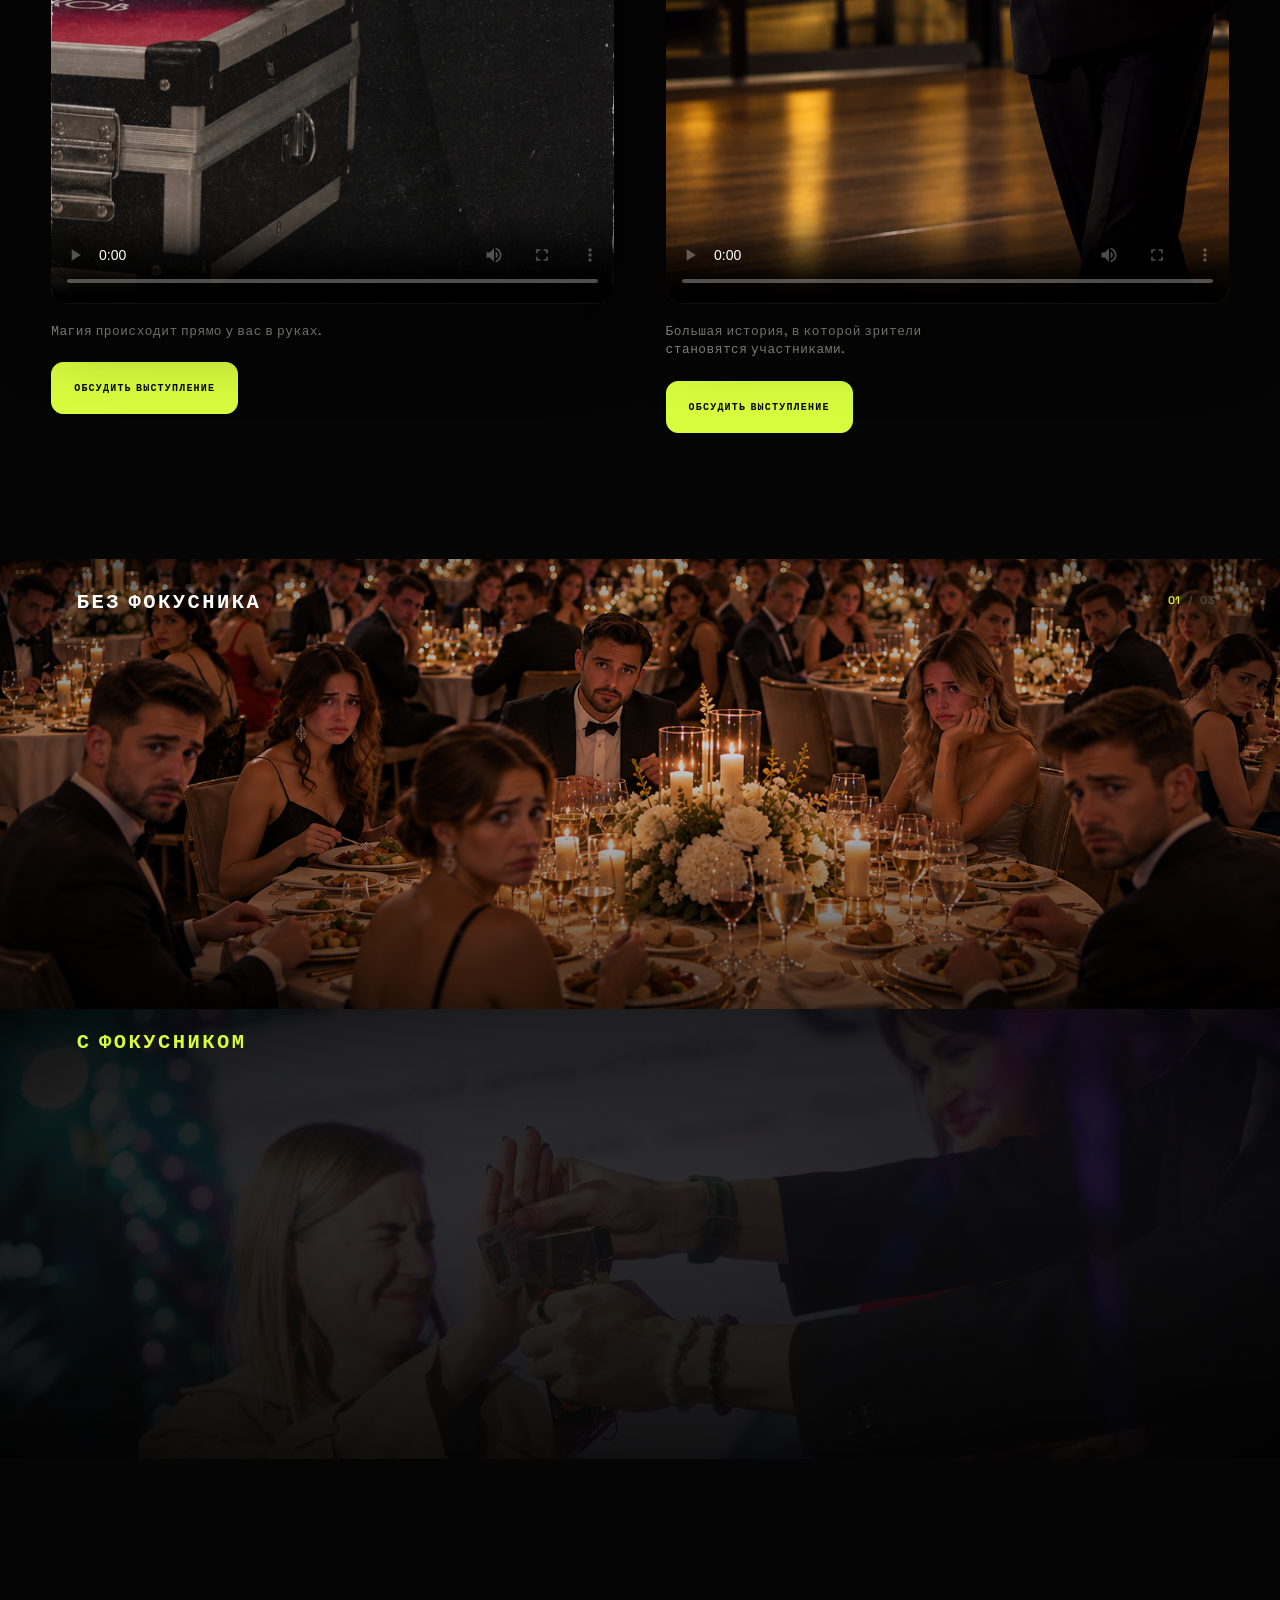
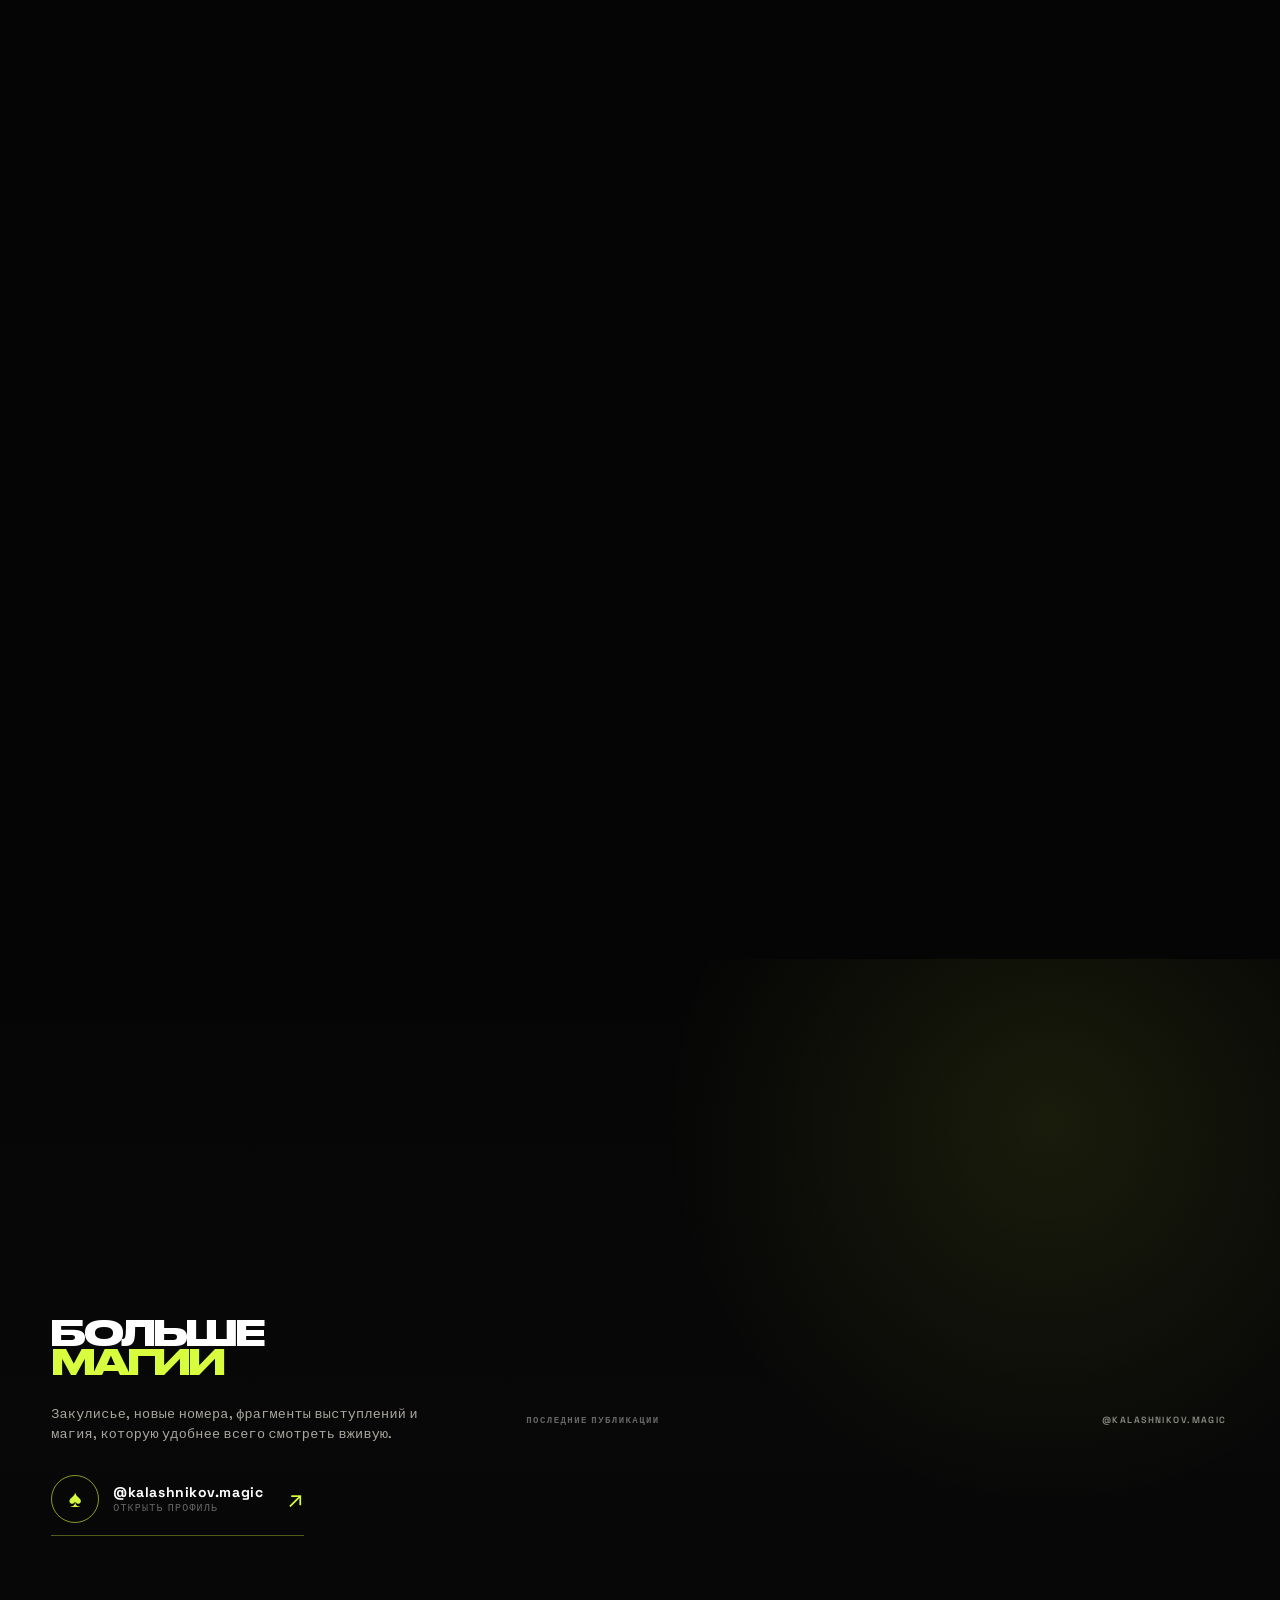
==== commit 55a21569: "Use micro pc image for desktop Scene 4" ====
--- a/index.html
+++ b/index.html
@@ -149,7 +149,7 @@
       <div class="scene4__sticky">
         <div class="scene4__title">ФОРМАТЫ ВЫСТУПЛЕНИЯ</div>
         <div class="scene4__layers" aria-hidden="true">
-          <img class="scene4__layer scene4__layer--base" id="scene4Base" src="micro.jpg" alt="">
+          <img class="scene4__layer scene4__layer--base" id="scene4Base" src="micro pc.png" alt="">
           <img class="scene4__layer scene4__layer--mid" id="scene4Mid" src="stage.JPG" alt="">
           <img class="scene4__layer scene4__layer--top" id="scene4Top" src="all.PNG" alt="">
           <div class="scene4__tint"></div>
--- a/style.css
+++ b/style.css
@@ -246,8 +246,8 @@
   /* Fine desktop alignment for the four fact cards. */
   .facts .playing-card:nth-child(3) .card-number{font-size:clamp(31px,4.05vw,61px)}
   .facts .playing-card:nth-child(3) .card-copy{top:39.8%}
-  .facts .playing-card:nth-child(4) .card-copy{left:-2%;right:14%;top:39.8%}
-  .facts .playing-card:nth-child(4) .card-copy > em{transform:translate(5%, -3px)}
+  .facts .playing-card:nth-child(4) .card-copy{left:0;right:0;top:39.8%}
+  .facts .playing-card:nth-child(4) .card-copy > em{transform:none}
 
   /* Desktop typography: larger UI labels for readability at monitor distance. */
   .event-label--1{top:18%;right:2%;left:auto;transform:none}
@@ -615,6 +615,9 @@
    without changing the mobile rules.
    ========================================================= */
 @media(min-width:821px){
+  /* Scene 1 — shorter desktop scroll distance for the wheel. */
+  .hero{height:320vh;}
+
   /* Scene 1 — full desktop hero title, restored from the current HTML structure. */
   .hero__title h1{
     display:block;
@@ -627,7 +630,7 @@
     left:6vw;
     top:auto;
     right:auto;
-    bottom:14vh;
+    bottom:8vh;
     transform:none;
     text-align:left;
   }
@@ -752,12 +755,19 @@
     object-fit:cover;
     object-position:center;
   }
-  .scene4__layer--base{z-index:1}
+  .scene4__layer--base{
+    z-index:1;
+    transform:scale(.90);
+    transform-origin:center center;
+    -webkit-mask-image:linear-gradient(90deg,transparent 0%,rgba(0,0,0,.28) 4%,#000 19%,#000 81%,rgba(0,0,0,.28) 96%,transparent 100%);
+    mask-image:linear-gradient(90deg,transparent 0%,rgba(0,0,0,.28) 4%,#000 19%,#000 81%,rgba(0,0,0,.28) 96%,transparent 100%);
+  }
   .scene4__layer--mid,
   .scene4__layer--top{
     z-index:2;
     clip-path:polygon(0 0,100% 0,100% 0,0 0);
   }
+  .scene4__layer--base::after{display:none}
   .scene4__layer--top{z-index:3}
   .scene4__tint{
     position:absolute;
@@ -960,7 +970,6 @@
     background:#000;
   }
   .hero__media .hero__canvas{
-    transform:scale(.90);
     transform-origin:center center;
     -webkit-mask-image:linear-gradient(90deg,transparent 0%,rgba(0,0,0,.28) 4%,#000 19%,#000 81%,rgba(0,0,0,.28) 96%,transparent 100%);
     mask-image:linear-gradient(90deg,transparent 0%,rgba(0,0,0,.28) 4%,#000 19%,#000 81%,rgba(0,0,0,.28) 96%,transparent 100%);
@@ -971,9 +980,7 @@
     inset:0;
     z-index:1;
     pointer-events:none;
-    background:
-      linear-gradient(90deg,#050505 0%,rgba(5,5,5,.98) 3%,rgba(5,5,5,.76) 10%,rgba(5,5,5,0) 22%,rgba(5,5,5,0) 78%,rgba(5,5,5,.76) 90%,rgba(5,5,5,.98) 97%,#050505 100%),
-      linear-gradient(180deg,#050505 0%,rgba(5,5,5,.92) 3%,rgba(5,5,5,0) 19%,rgba(5,5,5,0) 81%,rgba(5,5,5,.92) 97%,#050505 100%);
+    background:linear-gradient(90deg,#050505 0%,rgba(5,5,5,.98) 3%,rgba(5,5,5,.76) 10%,rgba(5,5,5,0) 22%,rgba(5,5,5,0) 78%,rgba(5,5,5,.76) 90%,rgba(5,5,5,.98) 97%,#050505 100%);
   }
   .hero__scrim{
     z-index:2;
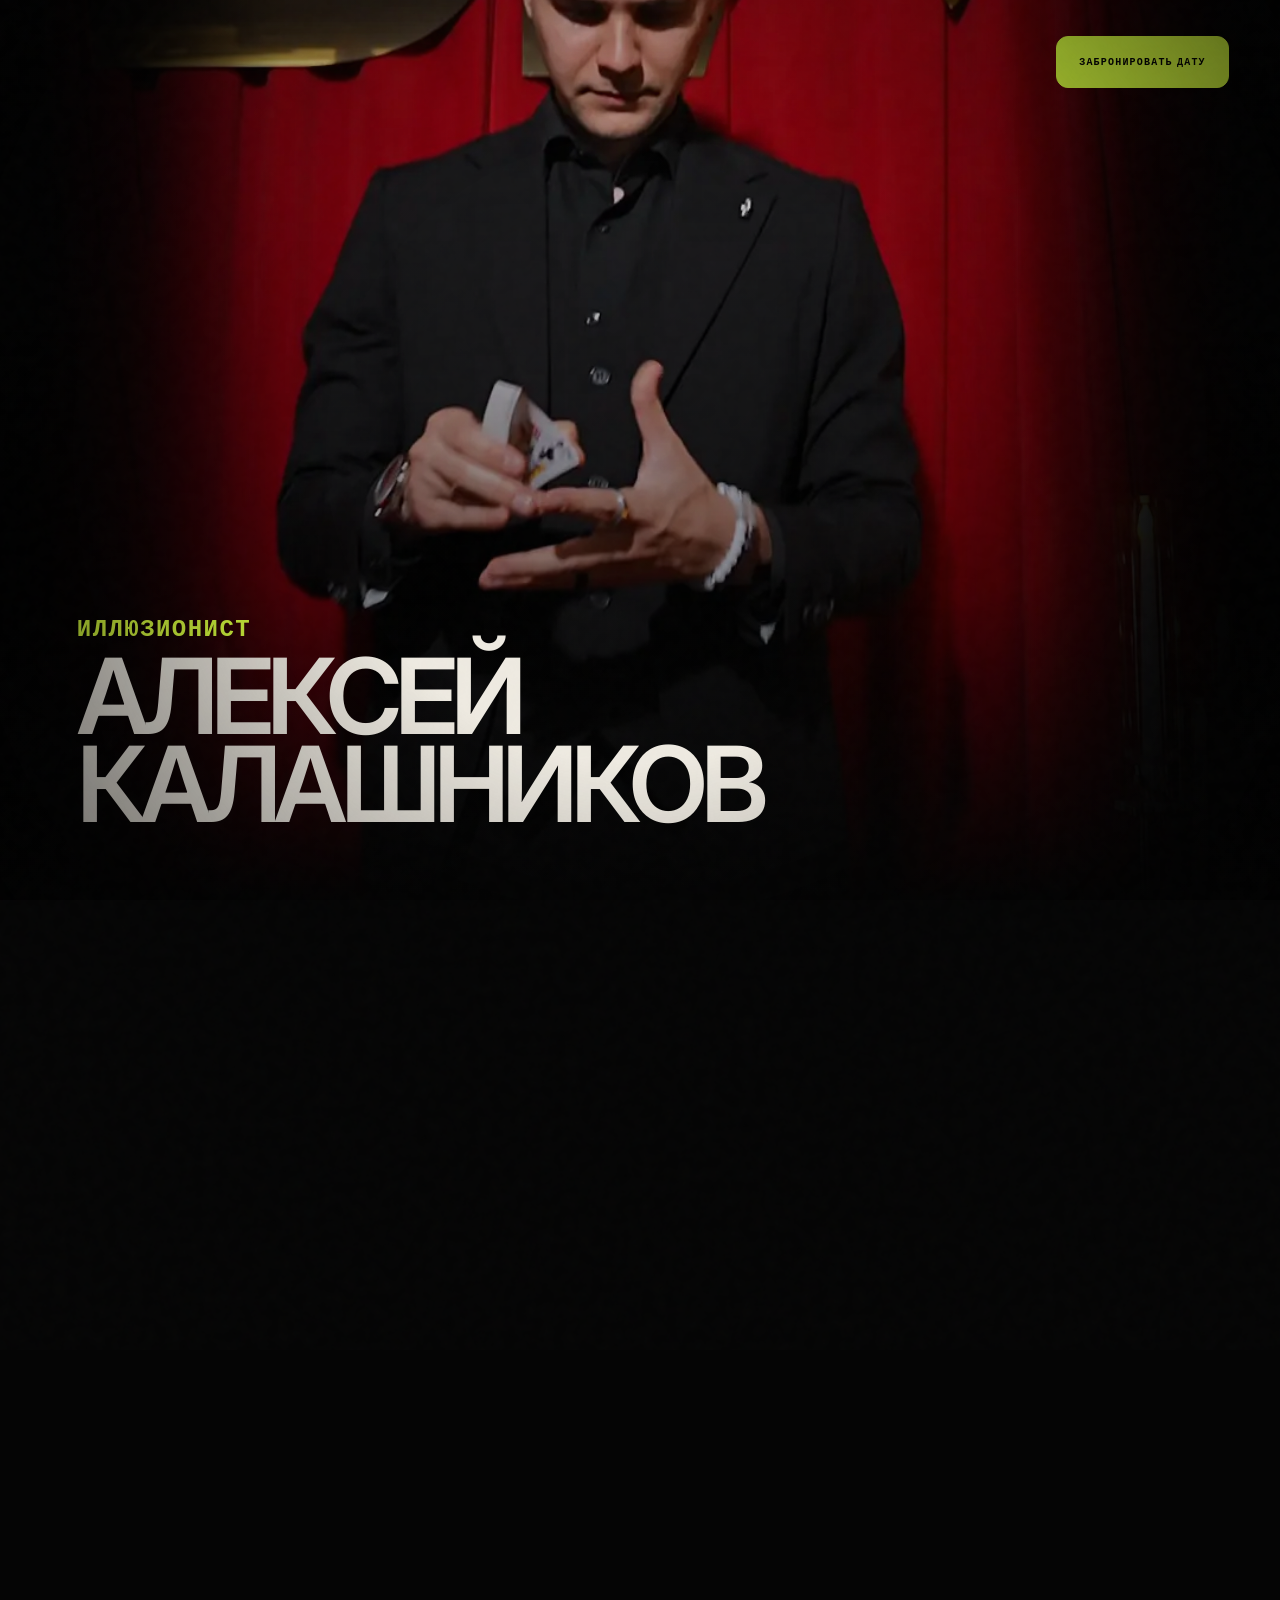
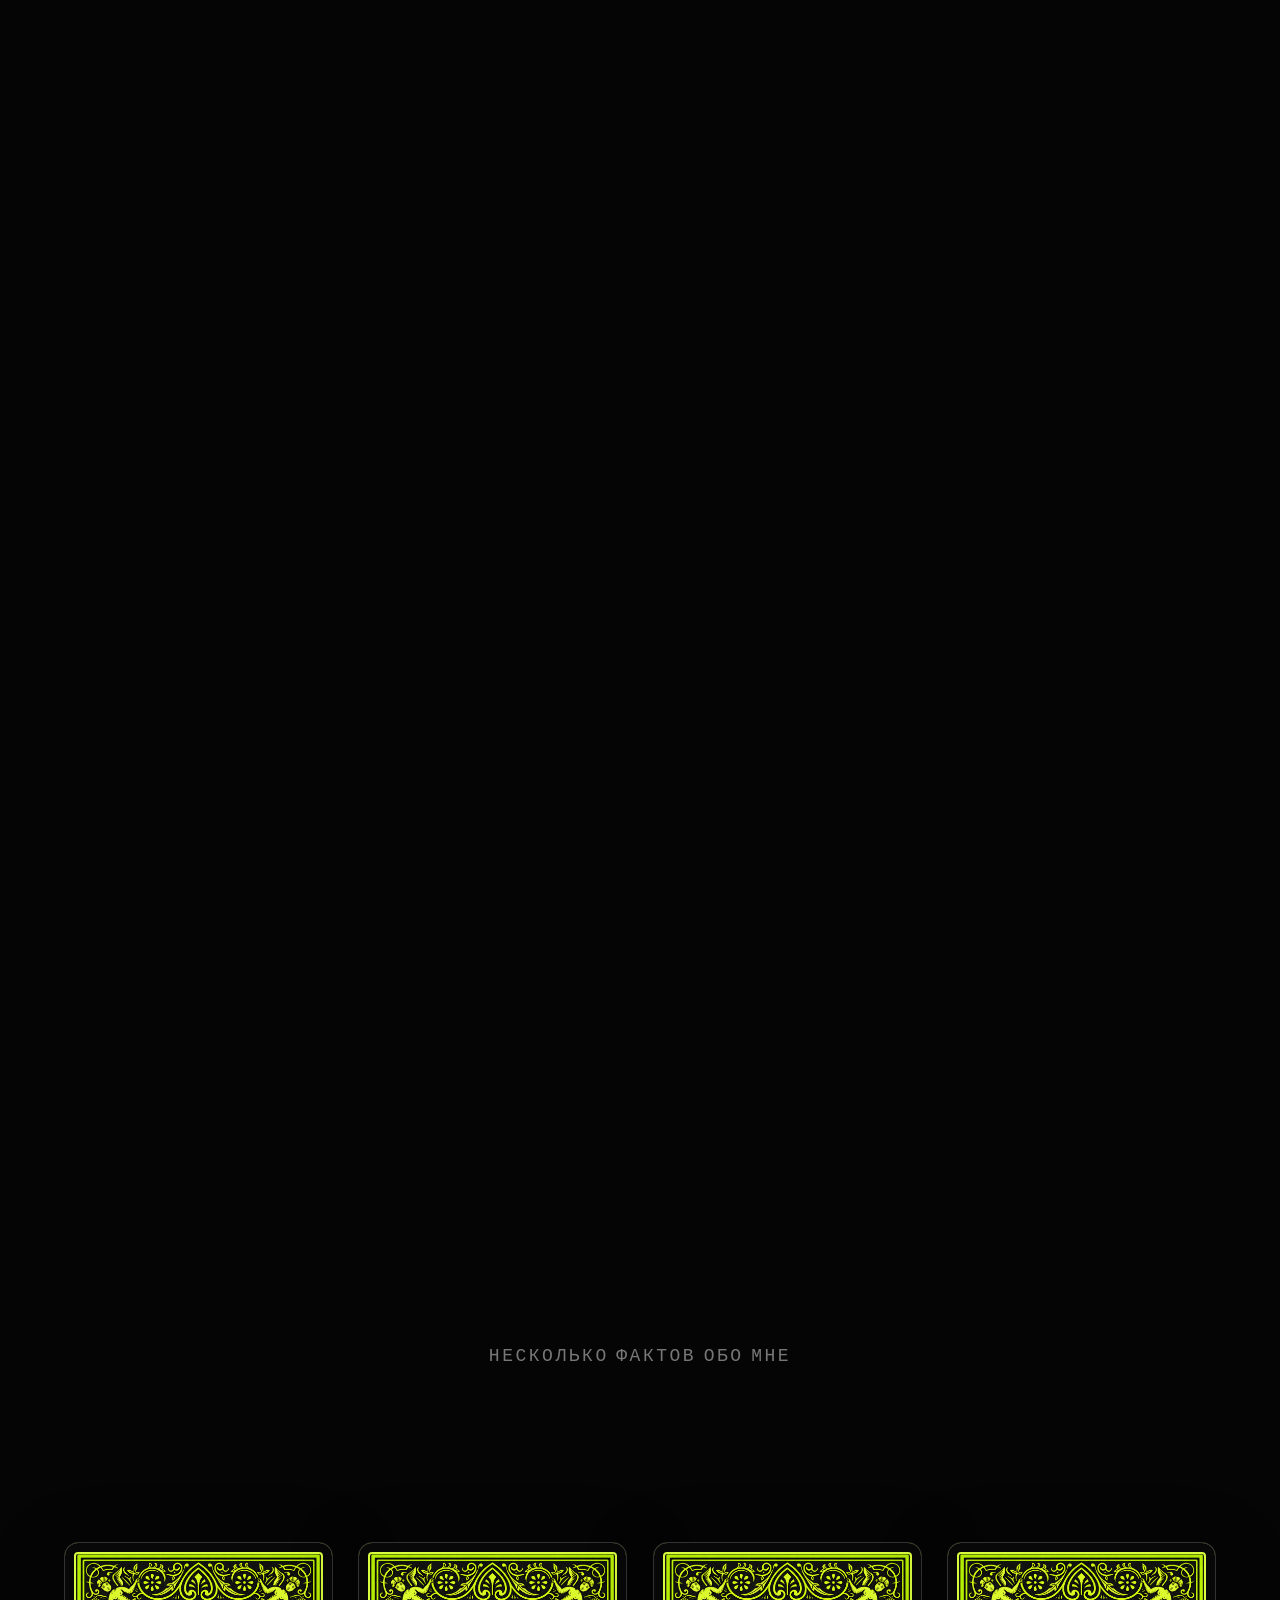
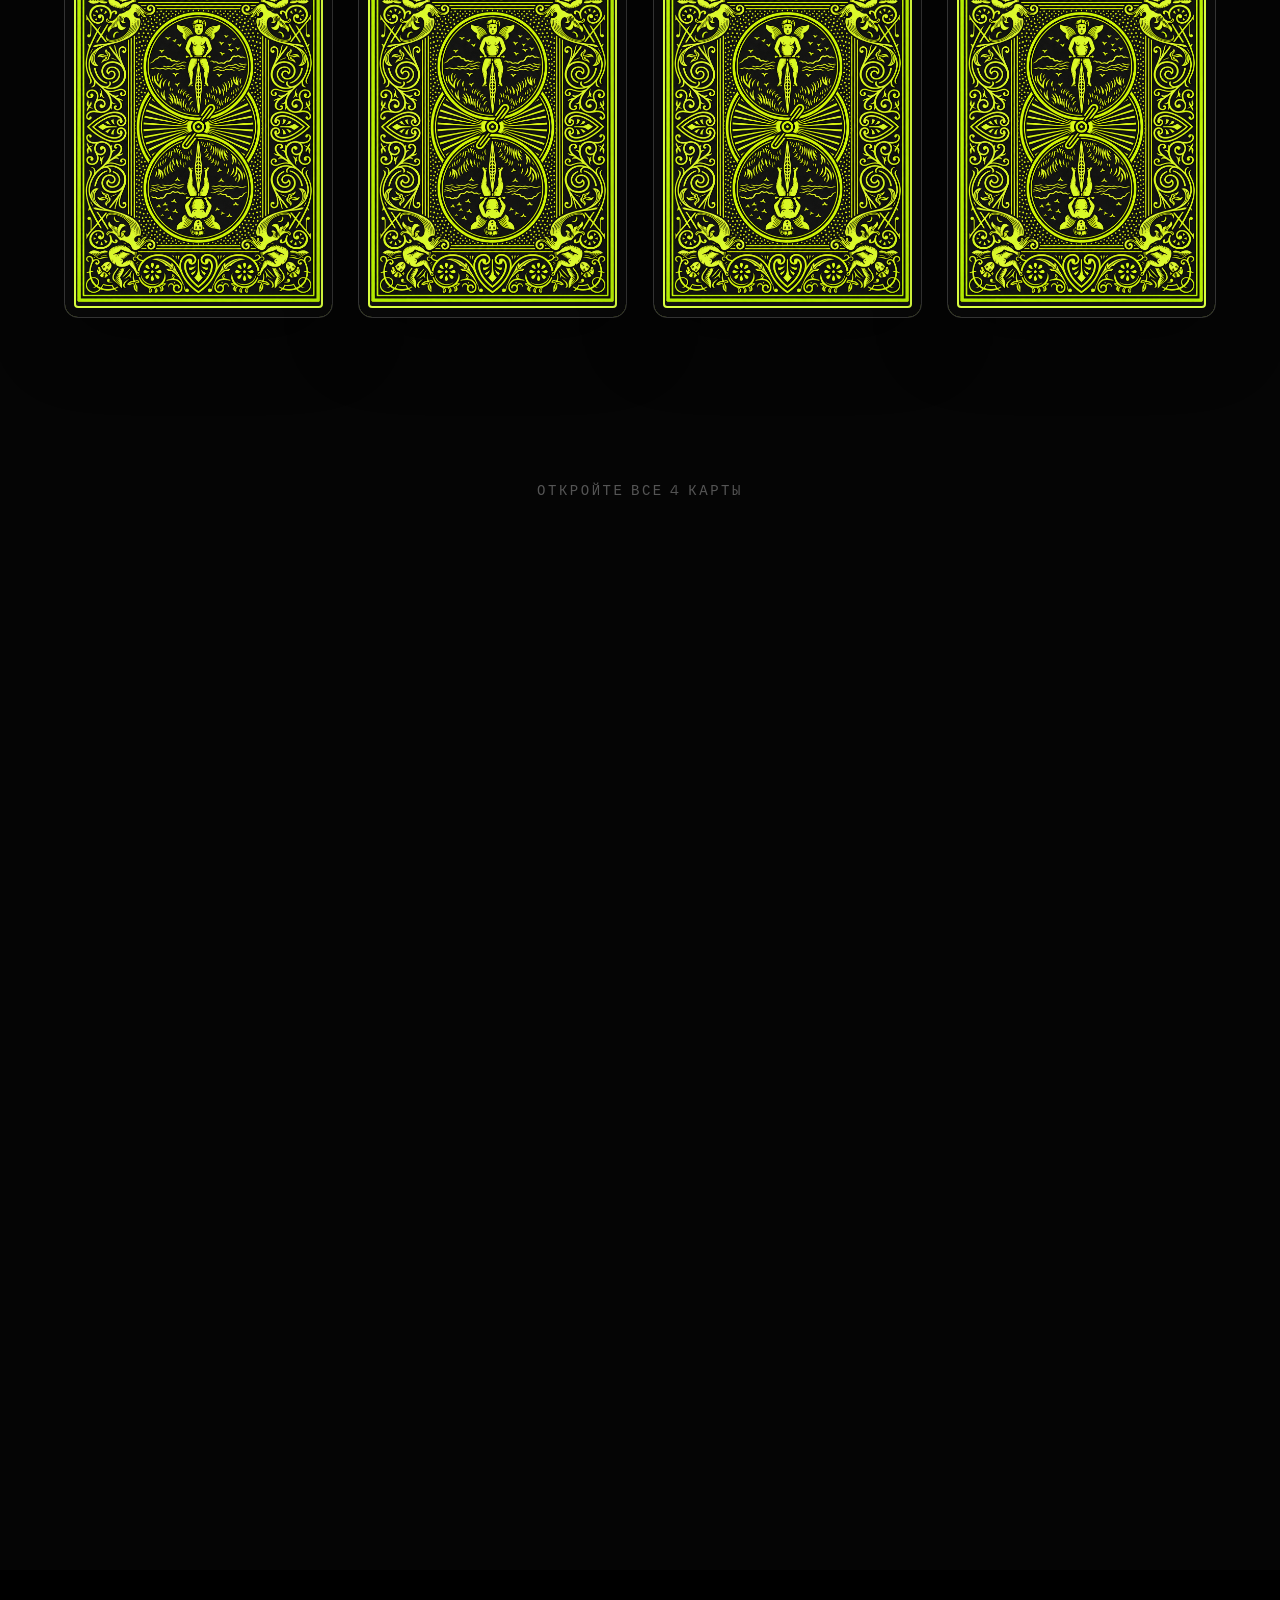
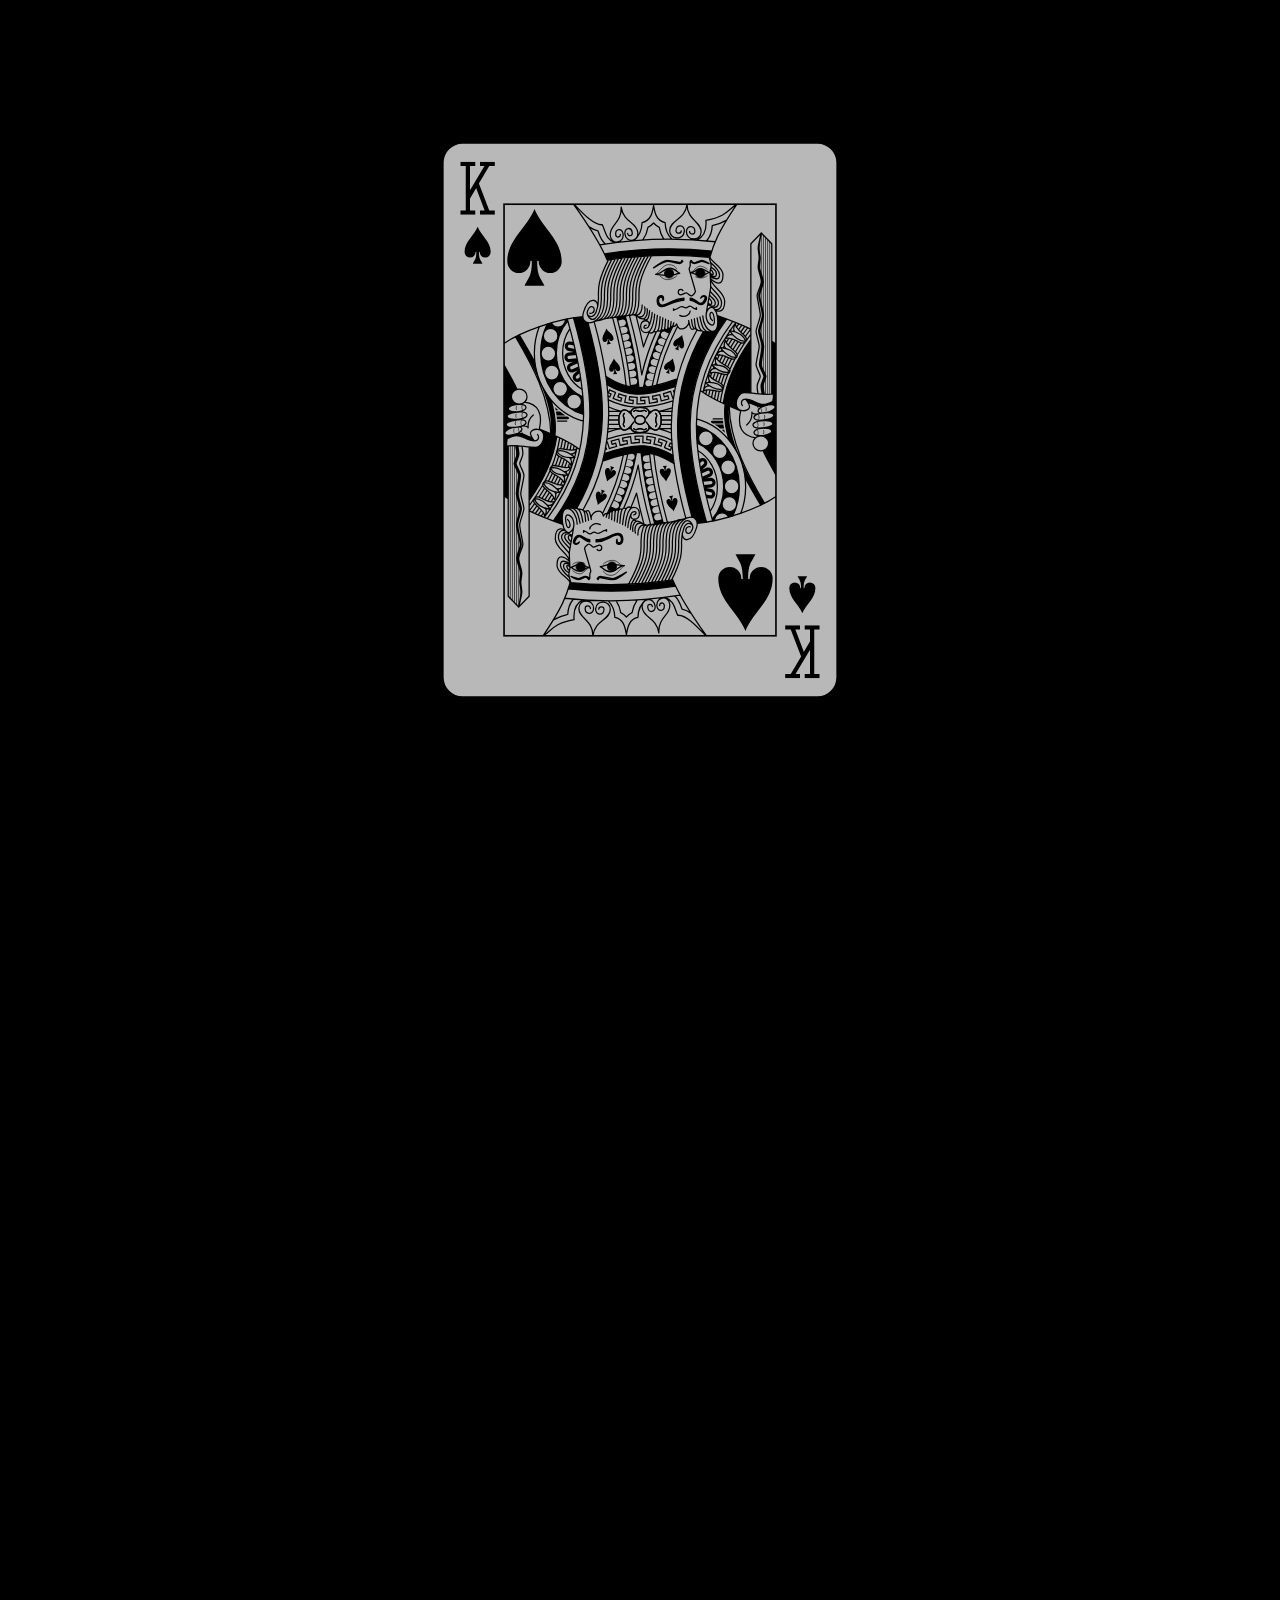
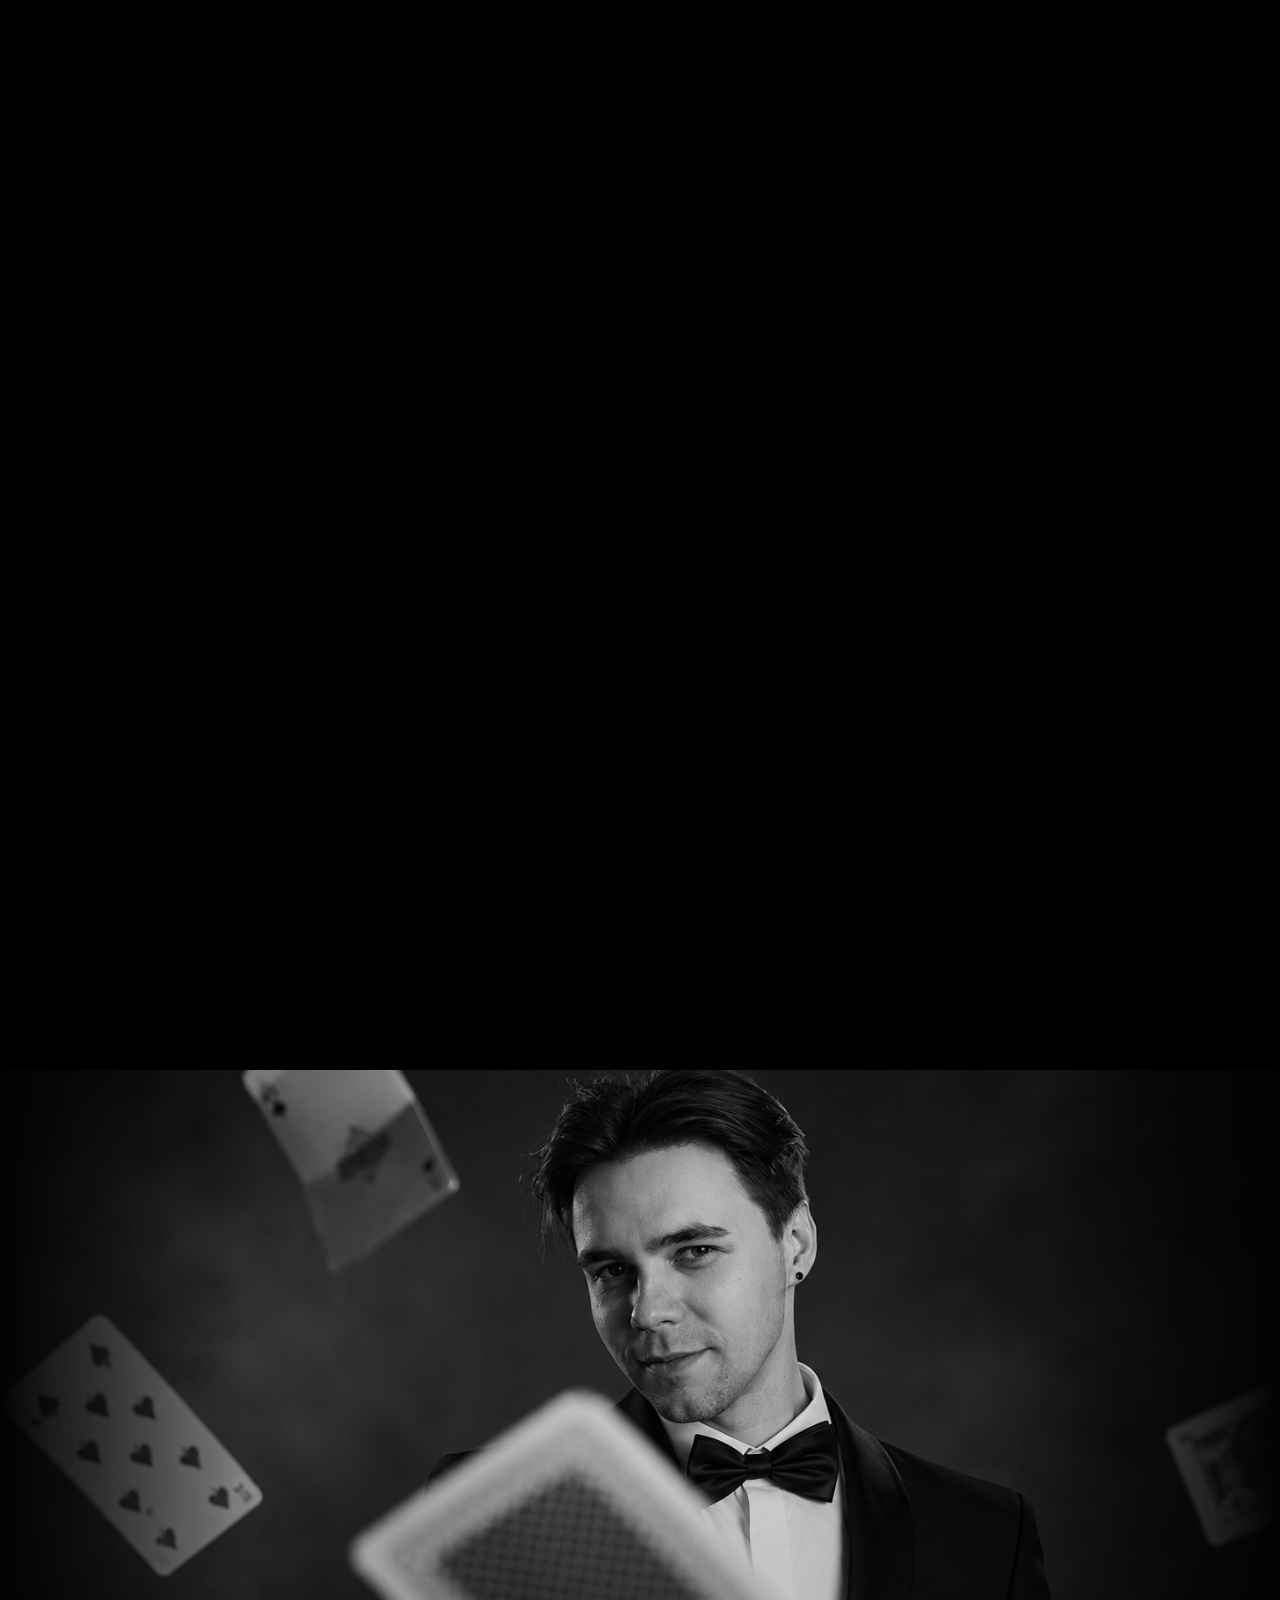
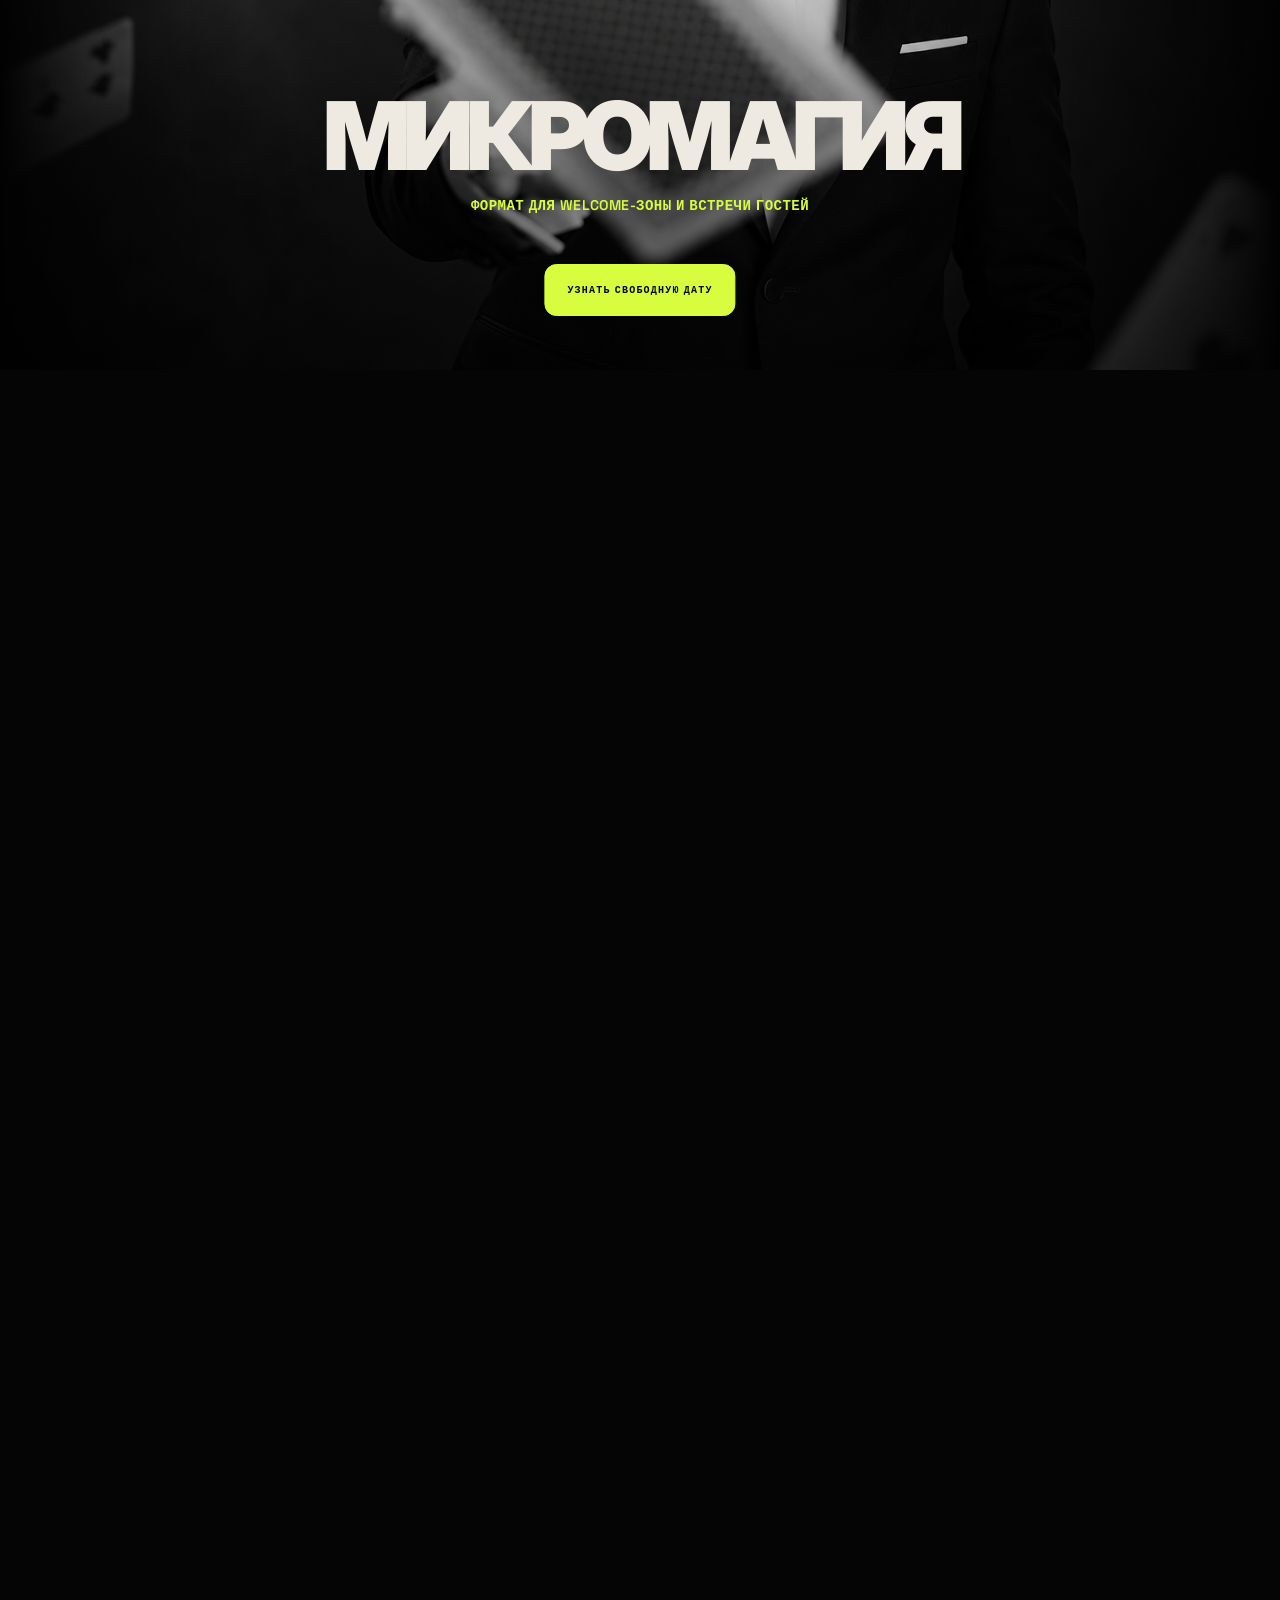
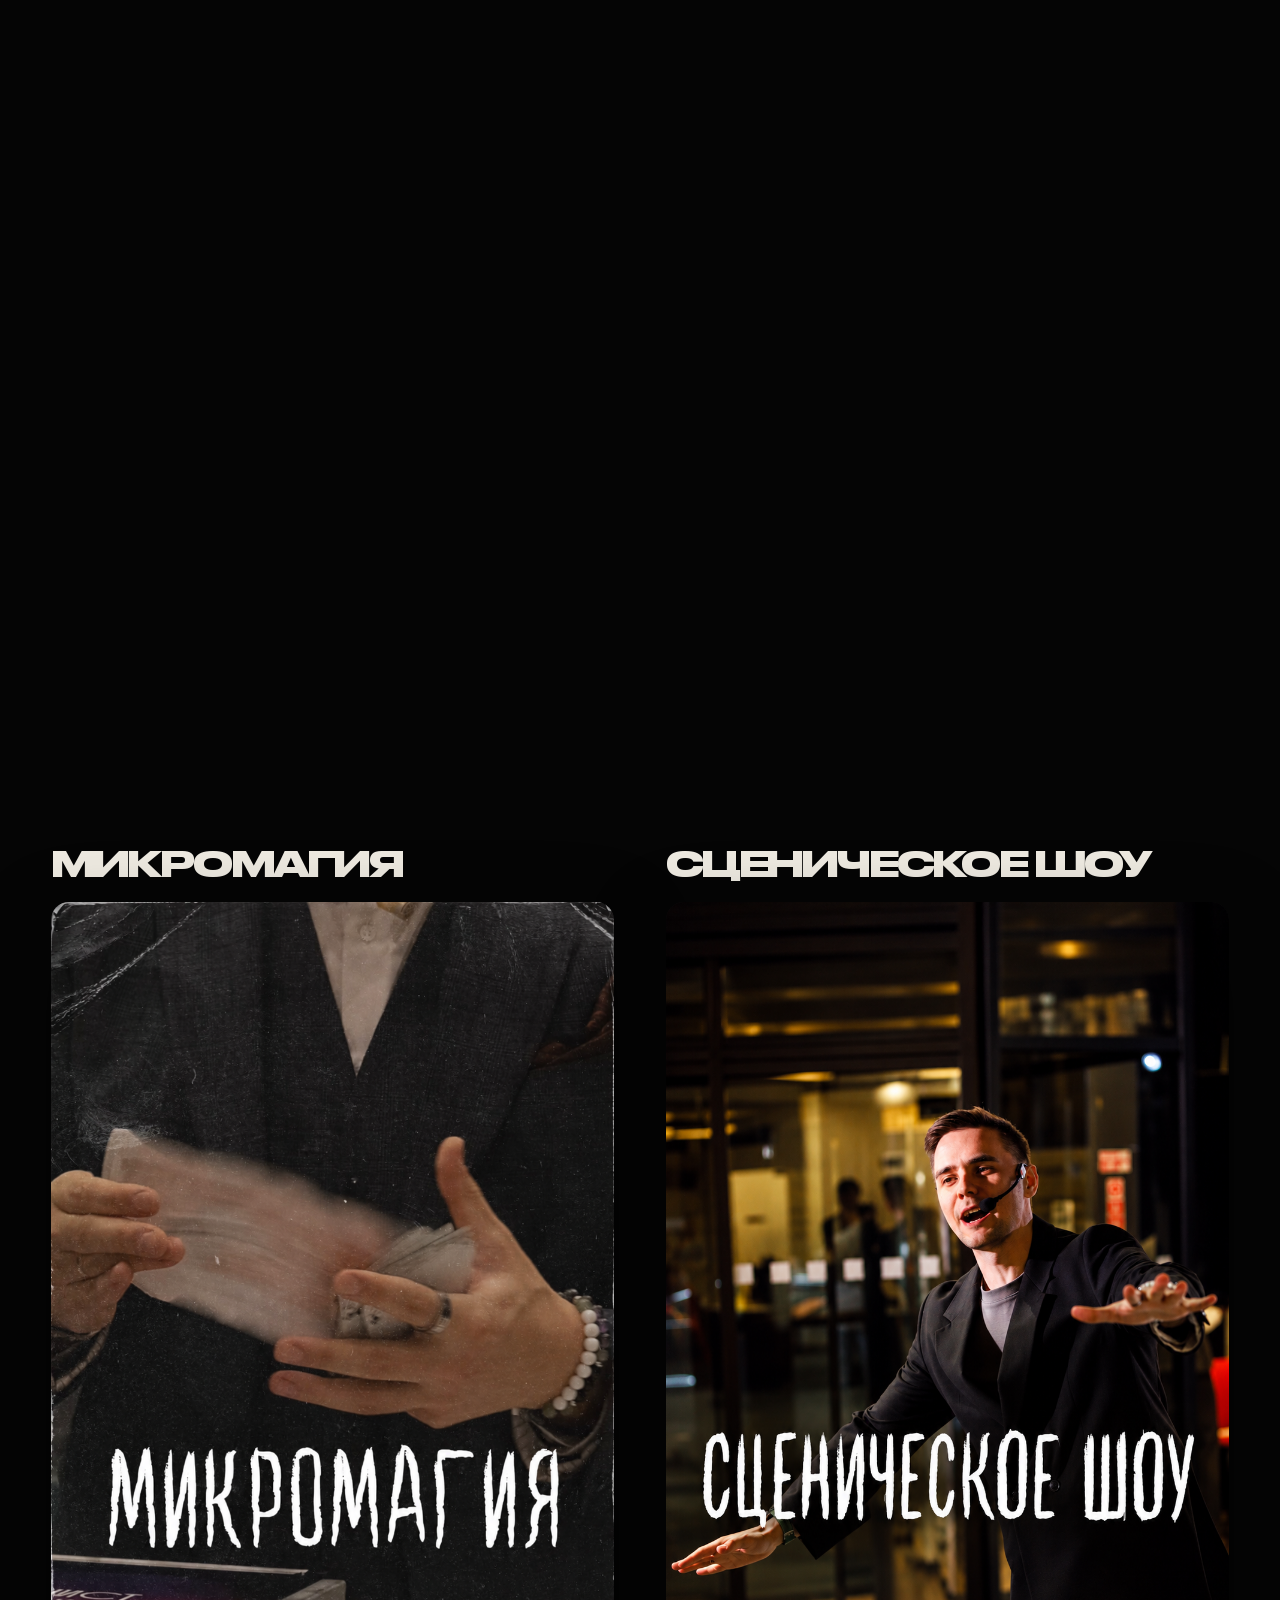
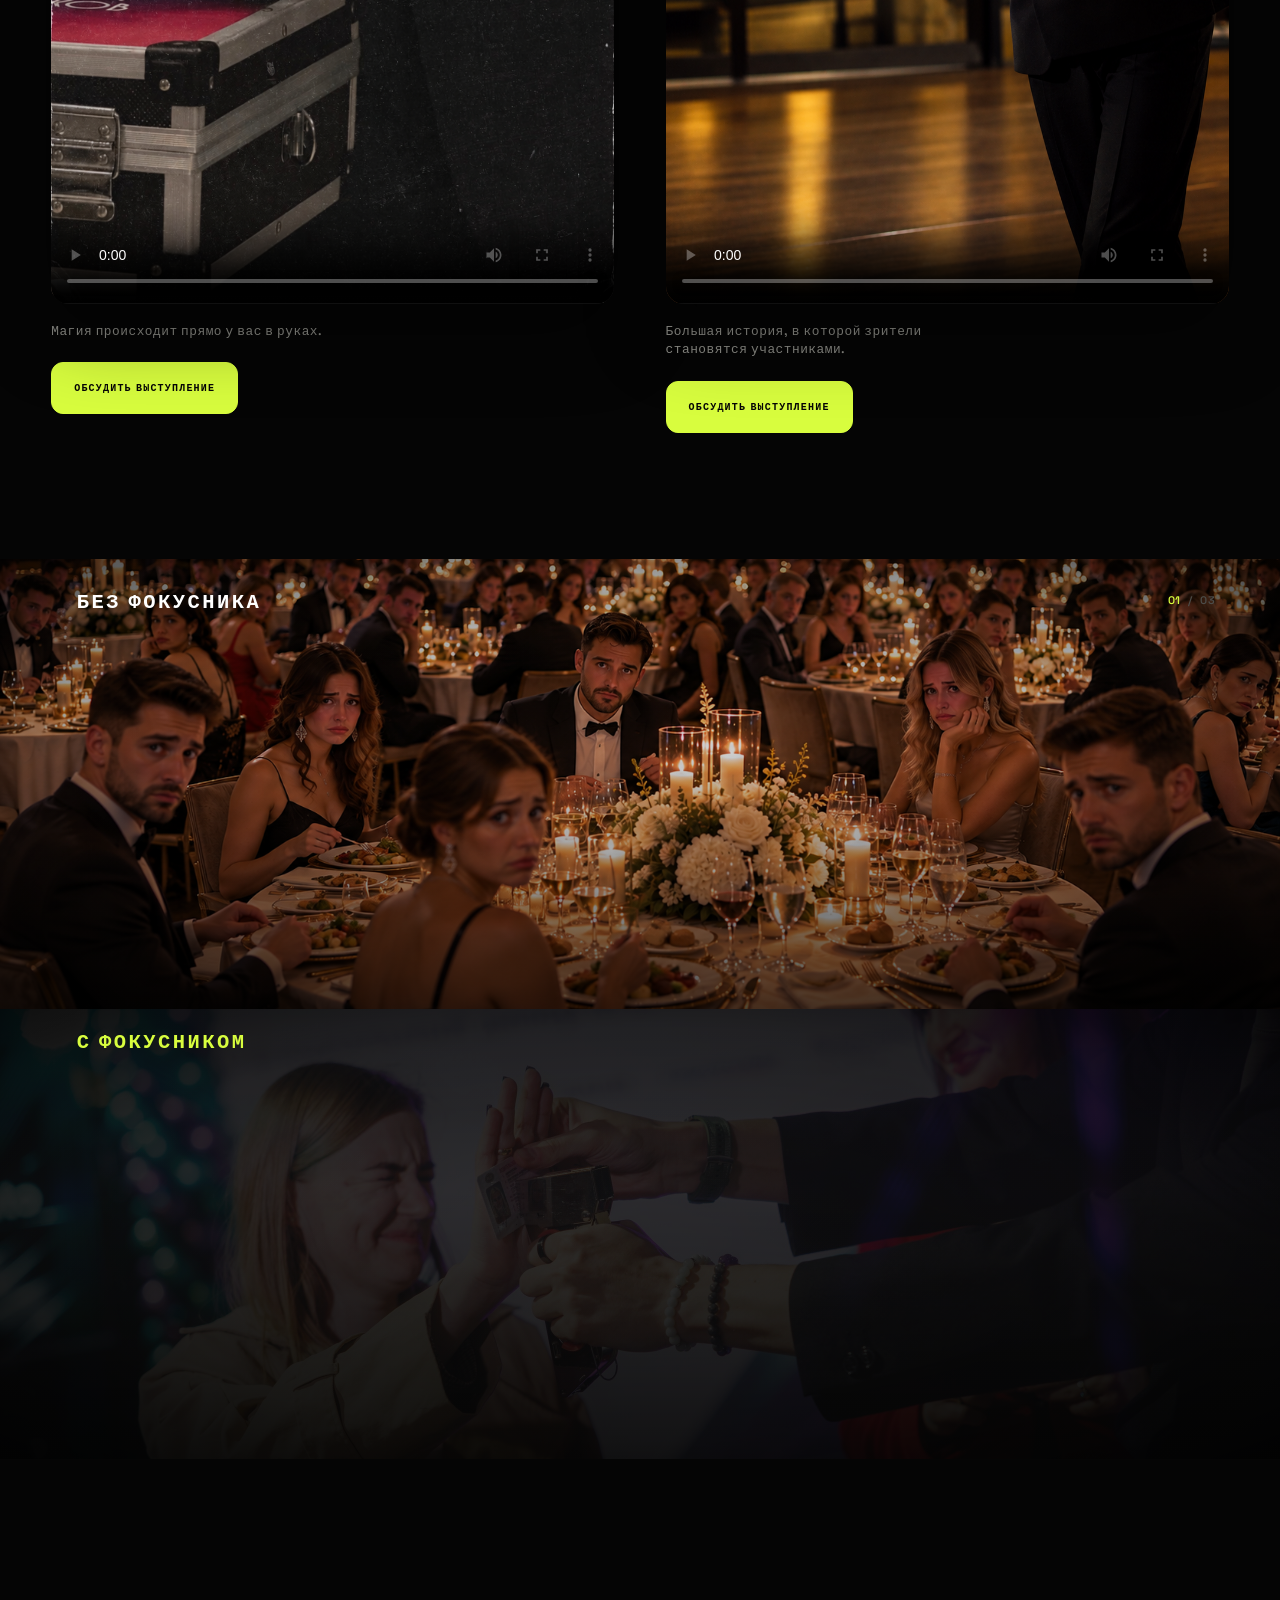
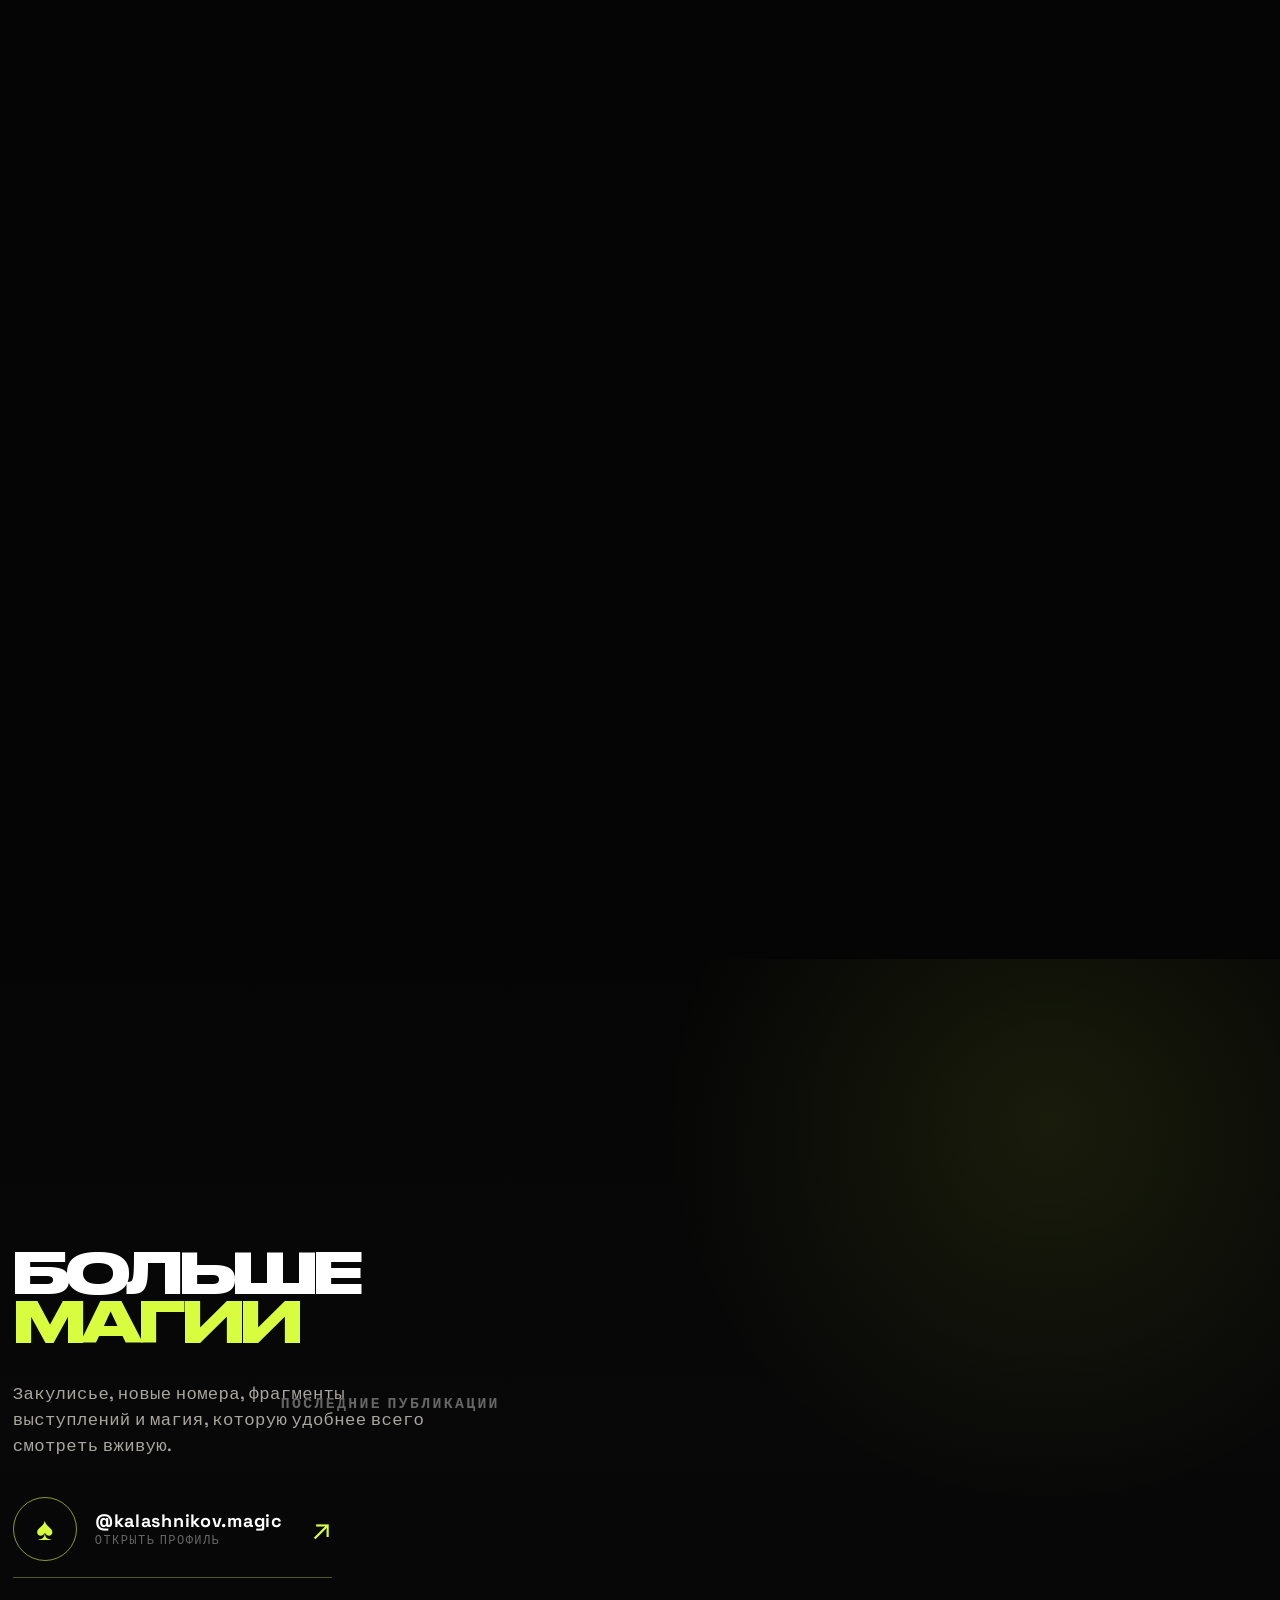
==== commit fa5b7868: "Restore initial loading screen markup" ====
--- a/index.html
+++ b/index.html
@@ -16,7 +16,7 @@
   <div class="grain" aria-hidden="true"></div>
   <div class="vignette" aria-hidden="true"></div>
 
-  <div class="loader" id="loader" style="display:none!important">
+  <div class="loader" id="loader">
     <div class="loader__center">
       <div class="loader__brand">KALASHNIKOV<br><span>MAGIC</span></div>
       <div class="loader__percent" id="loaderPercent">0%</div>
--- a/style.css
+++ b/style.css
@@ -757,7 +757,6 @@
   }
   .scene4__layer--base{
     z-index:1;
-    transform:scale(.90);
     transform-origin:center center;
     -webkit-mask-image:linear-gradient(90deg,transparent 0%,rgba(0,0,0,.28) 4%,#000 19%,#000 81%,rgba(0,0,0,.28) 96%,transparent 100%);
     mask-image:linear-gradient(90deg,transparent 0%,rgba(0,0,0,.28) 4%,#000 19%,#000 81%,rgba(0,0,0,.28) 96%,transparent 100%);
@@ -768,6 +767,11 @@
     clip-path:polygon(0 0,100% 0,100% 0,0 0);
   }
   .scene4__layer--base::after{display:none}
+  /* Desktop image positions for Scene 4. */
+  .scene4__layer--mid{
+    object-position:center 15%;
+  }
+  .scene4__layer--top{object-position:center 40%}
   .scene4__layer--top{z-index:3}
   .scene4__tint{
     position:absolute;
@@ -998,9 +1002,6 @@
   .scene4__layer--base{
     object-position:center 24%;
   }
-  .scene4__layer--mid{
-    object-position:center 24%;
-  }
 }
 
 
@@ -1235,6 +1236,9 @@
 /* Label aligned with the tracker. */
 @media(min-width:821px){
   .scene6__side--without .scene6__side-label{top:3.65vh}
+  .scene6__side--with .scene6__photo img{object-position:center 20%}
+  .scene6__side--with .scene6__photo img[src="2_2.JPG"]{object-position:center 30%}
+  .scene6__side--with .scene6__photo img[src="3_2.JPG"]{object-position:center 65%}
 }
 @media(max-width:820px){
   .scene6__side--without .scene6__side-label{top:4.15vh}
@@ -1248,6 +1252,36 @@
 .scene6__side--without .scene6__scene-main,
 .scene6__side--without .scene6__scene-note{
   color:#fff !important;
+}
+
+/* Scene 6 — enlarge supporting text under the headings on desktop only. */
+@media(min-width:821px){
+  .scene6__side .scene6__scene-note{
+    max-width:46ch;
+    font-size:clamp(16px,1.45vw,20px);
+    line-height:1.3;
+  }
+  .scene6__side--without .scene6__scene-note.scene6-step-1{
+    bottom:calc(4.2vh + 0.5%);
+  }
+  .scene6__side--with .scene6__scene-note.scene6-step-1{
+    bottom:calc(5.1vh - 1%);
+  }
+  .scene6__side--without .scene6__scene-note.scene6-step-2{
+    bottom:calc(7vh - 1.5%);
+  }
+  .scene6__side--with .scene6__scene-note.scene6-step-2{
+    bottom:calc(5.1vh - 1.5%);
+  }
+  .scene6__side--without .scene6__scene-note.scene6-step-3{
+    bottom:calc(7vh - 8%);
+  }
+  .scene6__side--with .scene6__scene-note.scene6-step-3{
+    bottom:calc(5.1vh - 2%);
+  }
+  .scene6__side--without .scene6__scene-main.scene6-step-1{
+    transform:translateY(2%);
+  }
 }
 
 /* Scene 6 heading adjustments */
@@ -1337,6 +1371,58 @@
 .scene7__feed-wrap{width:100%;max-width:920px;min-width:0;justify-self:end;align-self:center}
 .scene7__feed-heading{display:flex;justify-content:space-between;gap:20px;margin:0 0 8px;padding:0 2px;font:600 9px/1 var(--mono);letter-spacing:.16em;color:#666;text-transform:uppercase}
 .scene7__feed-heading span:last-child{color:#8c8c86}
+/* Scene 7 — enlarge desktop presentation scale. */
+@media(min-width:821px){
+  .scene7__inner{
+    width:min(98vw,1640px);
+    column-gap:clamp(60px,6.5vw,120px);
+    padding:1vh 0 0;
+  }
+  .scene7__header{
+    max-width:720px;
+    align-items:flex-start;
+    text-align:left;
+  }
+  .scene7__header > *{
+    text-align:left;
+  }
+  .scene7__eyebrow{
+    font-size:14px;
+    margin-bottom:26px;
+  }
+  .scene7__header h2{
+    font-size:clamp(38px,4.3vw,66px);
+  }
+  .scene7__lead{
+    max-width:48ch;
+    margin-top:36px;
+    font-size:clamp(17px,1.35vw,22px);
+    line-height:1.5;
+  }
+  .scene7__profile{
+    gap:18px;
+    margin-top:38px;
+    padding-bottom:16px;
+  }
+  .scene7__avatar{
+    width:64px;
+    height:64px;
+    font-size:32px;
+  }
+  .scene7__profile-copy strong{font-size:18px}
+  .scene7__profile-copy small{font-size:12px}
+  .scene7__profile-arrow{font-size:28px}
+  .scene7__feed-wrap{
+    max-width:1320px;
+    transform:scale(1.6416);
+    transform-origin:center center;
+  }
+  .scene7__feed-heading{
+    margin-bottom:18px;
+    font-size:13px;
+  }
+}
+
 
 .scene7__feed-wrap{width:100%;max-width:920px;min-width:0;justify-self:end;align-self:center}
 .scene7__feed-heading{display:flex;justify-content:space-between;gap:20px;margin:0 0 12px;padding:0 2px;font:600 9px/1 var(--mono);letter-spacing:.16em;color:#666;text-transform:uppercase}
